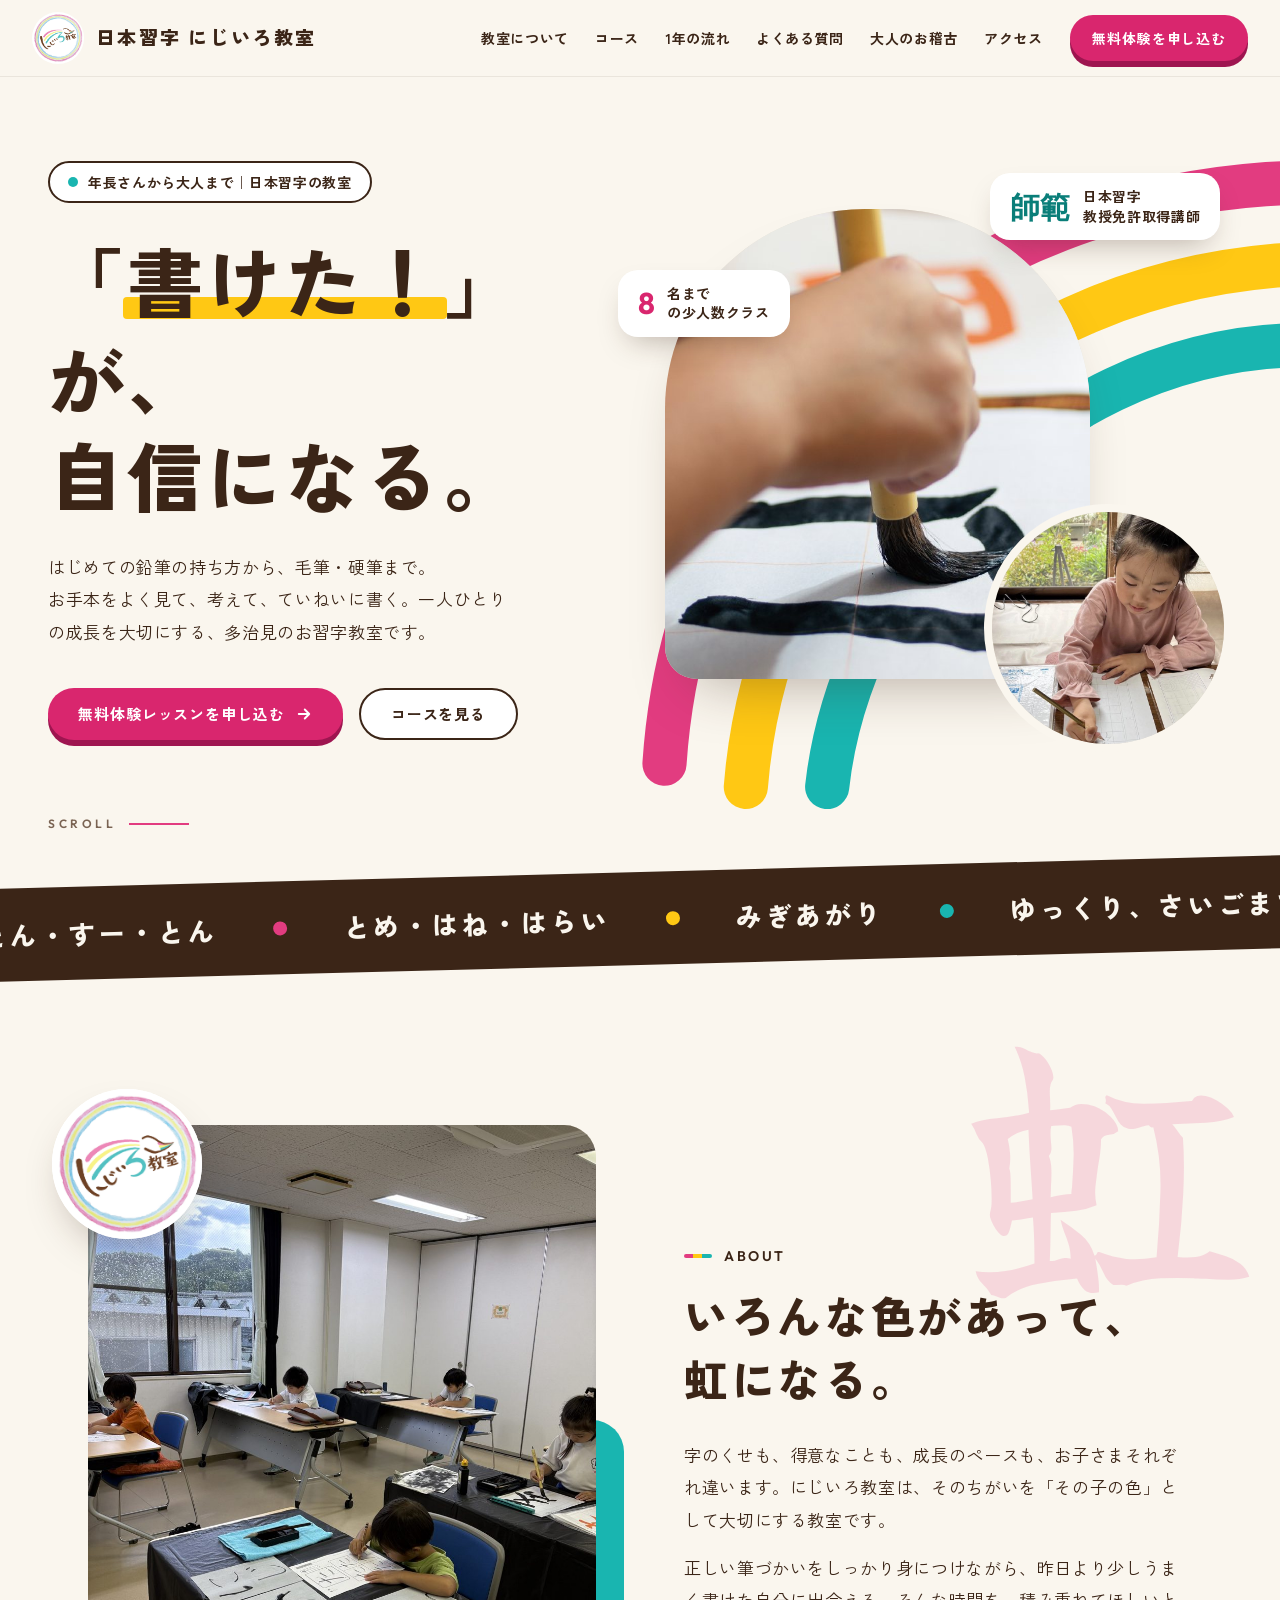
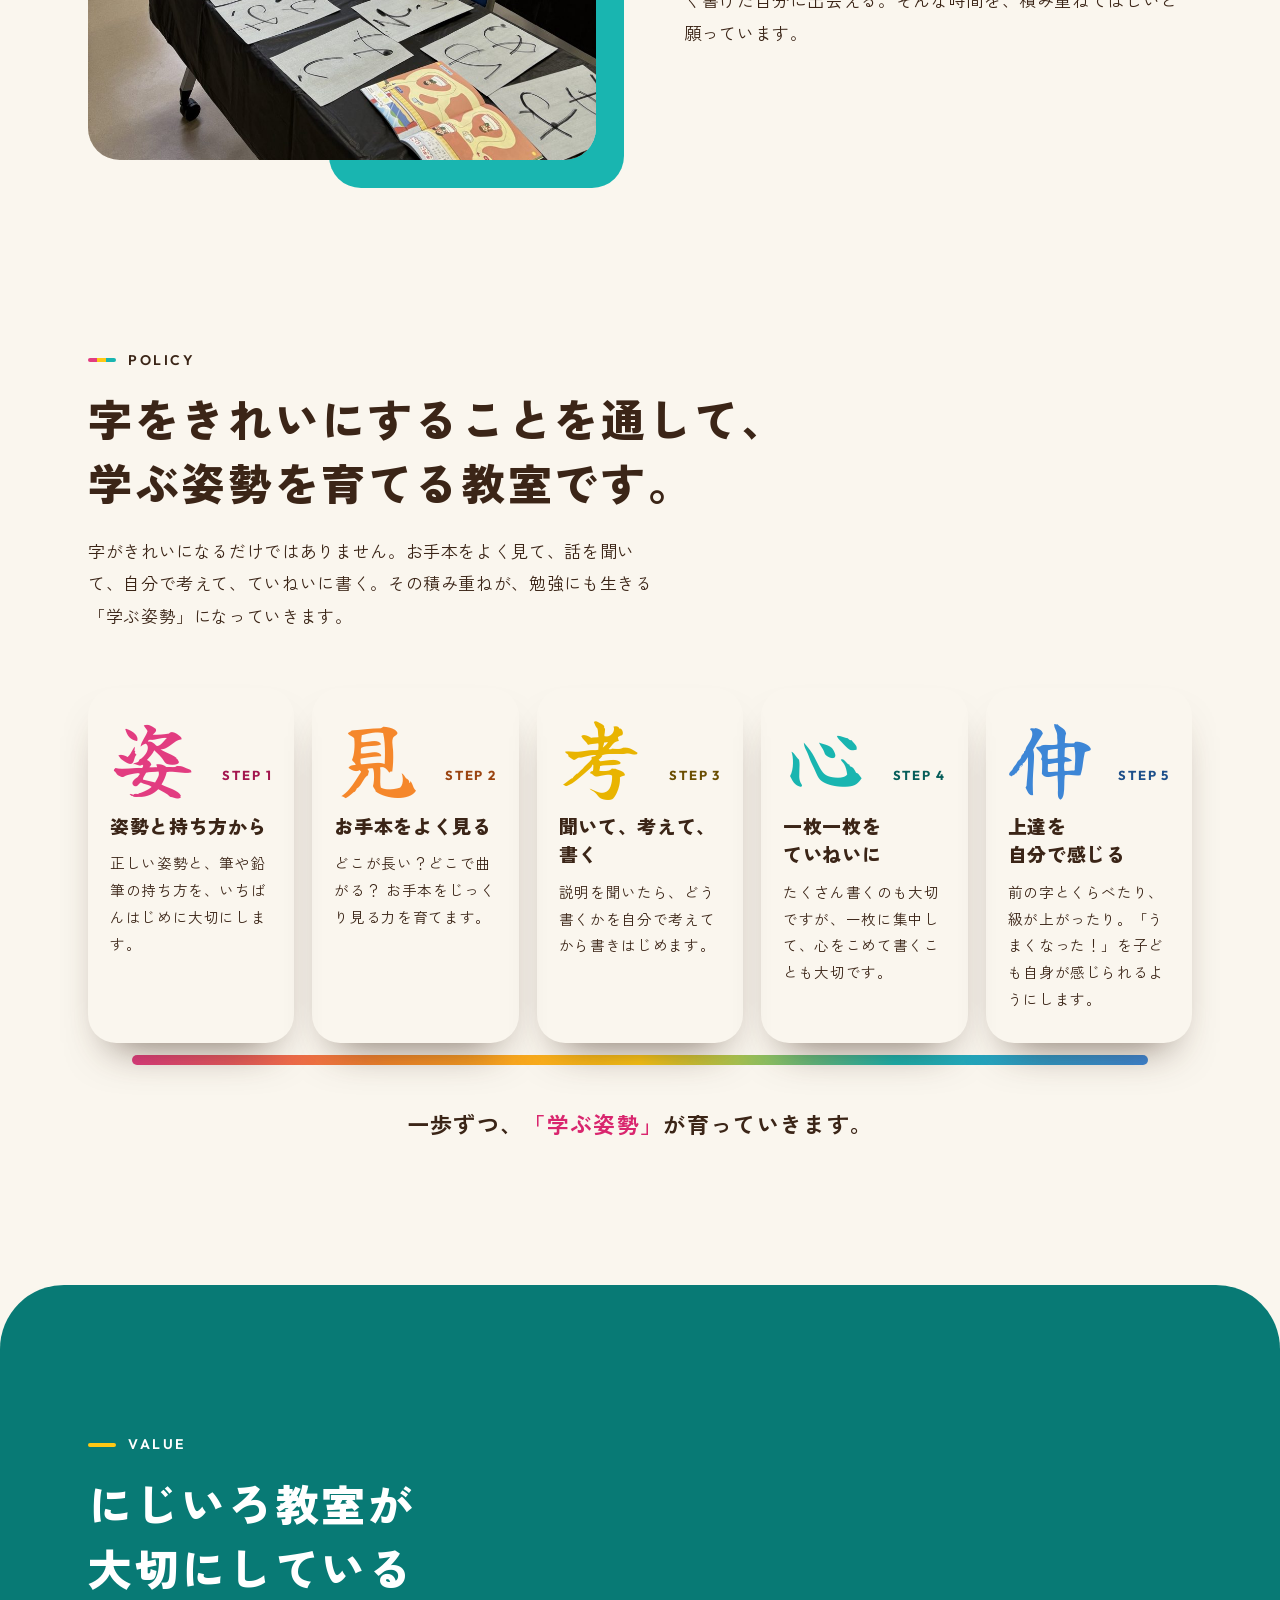
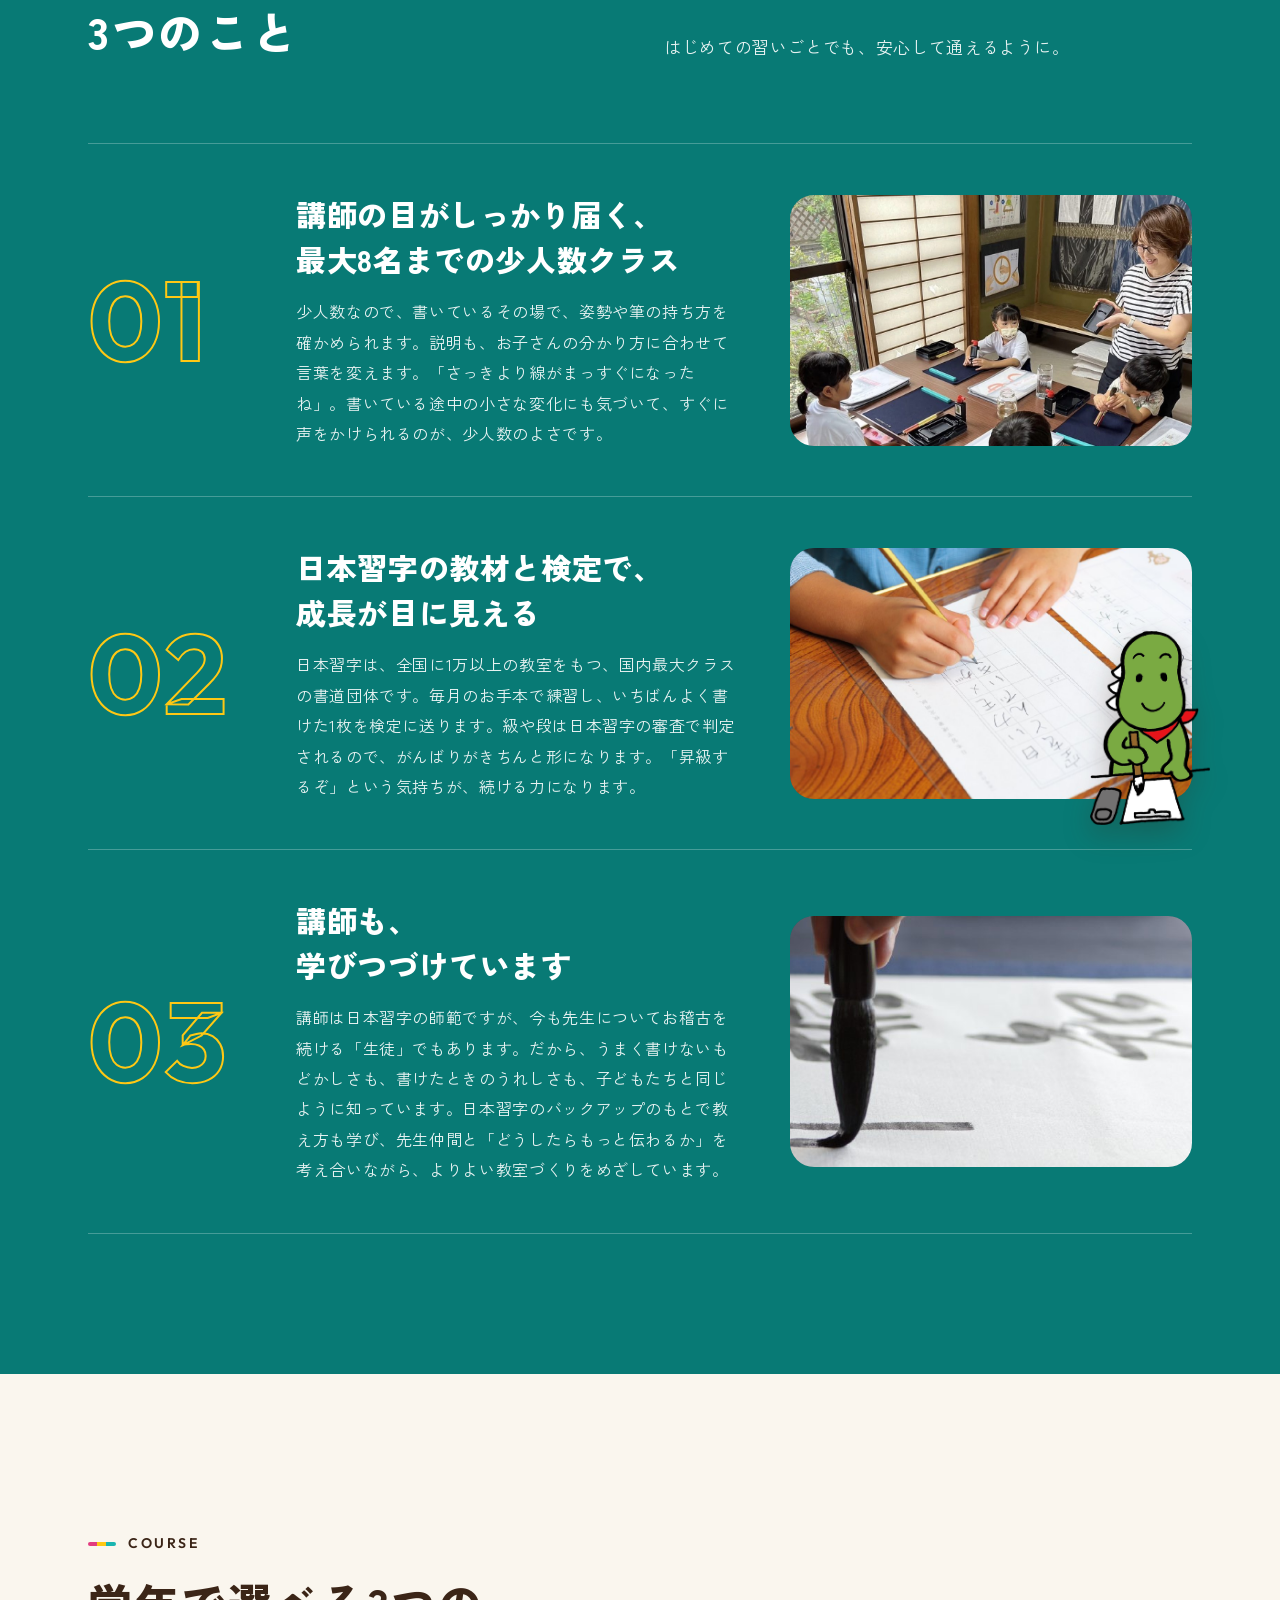
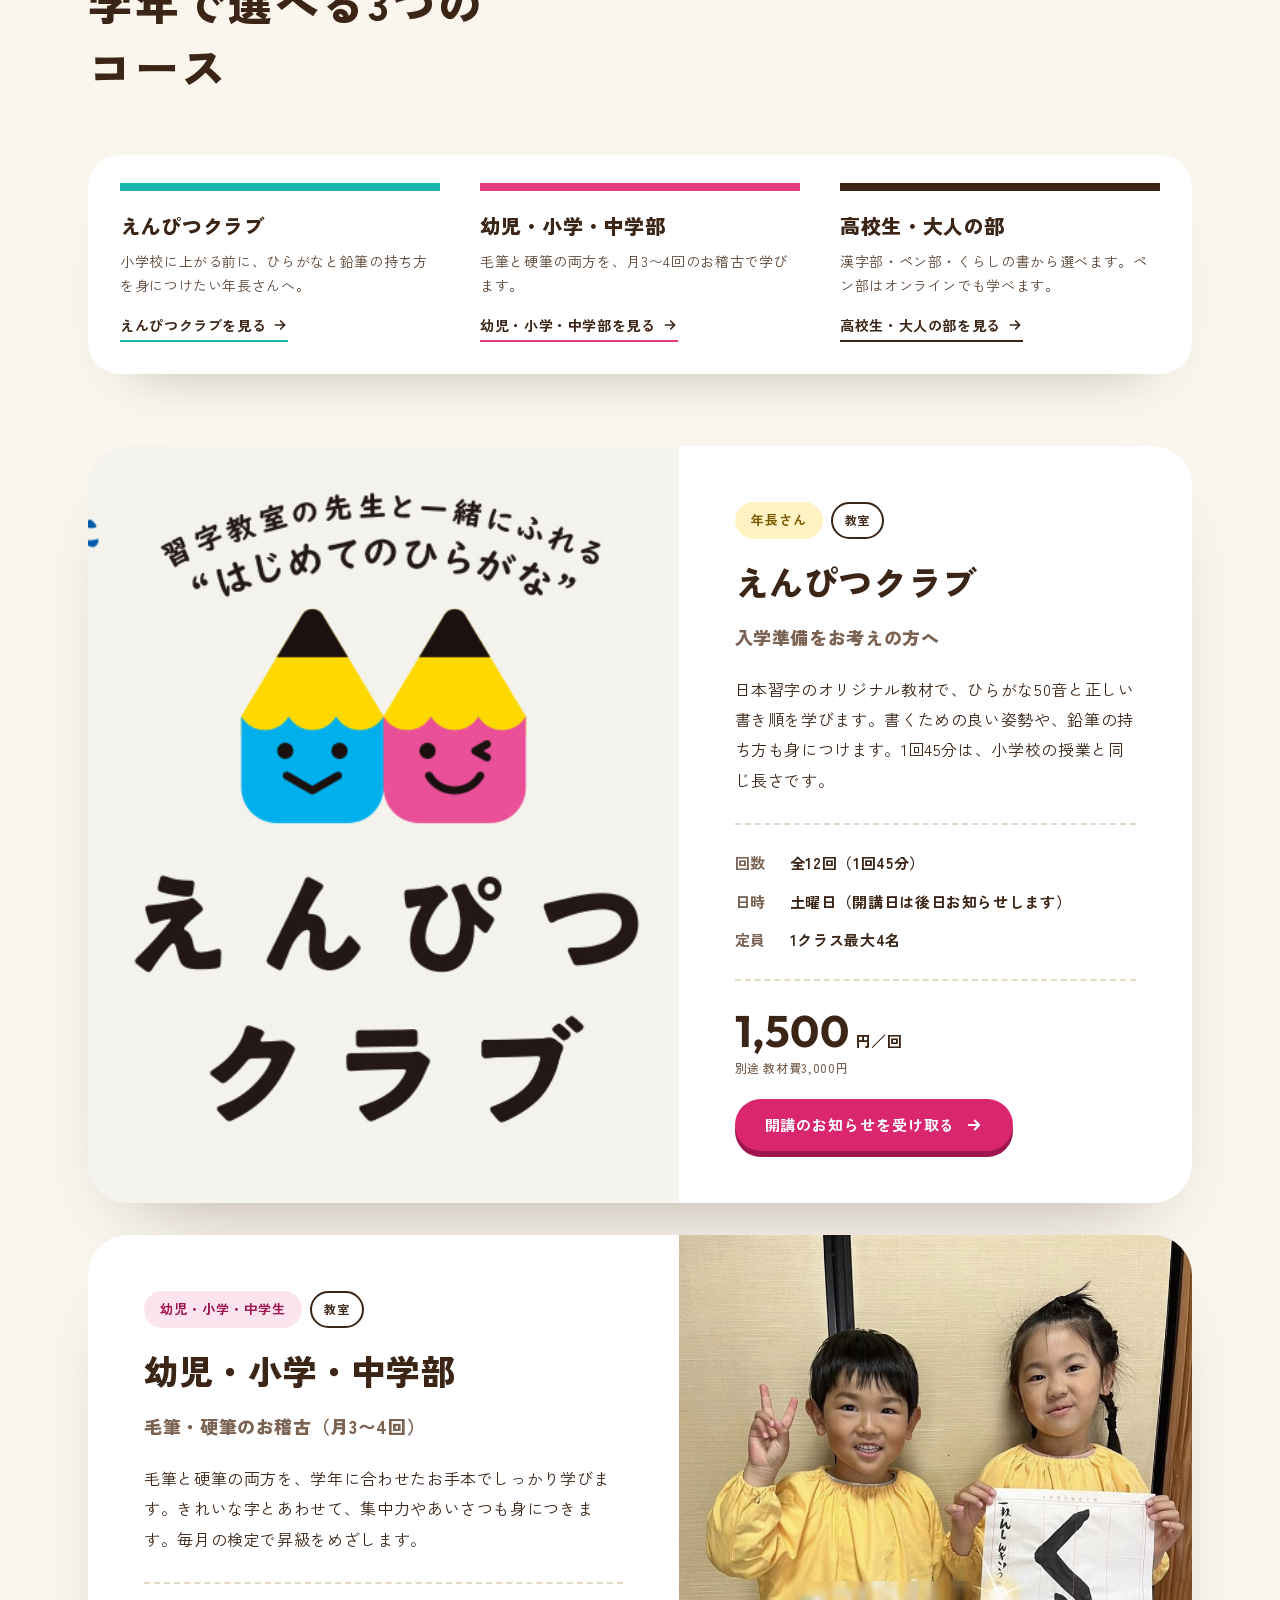
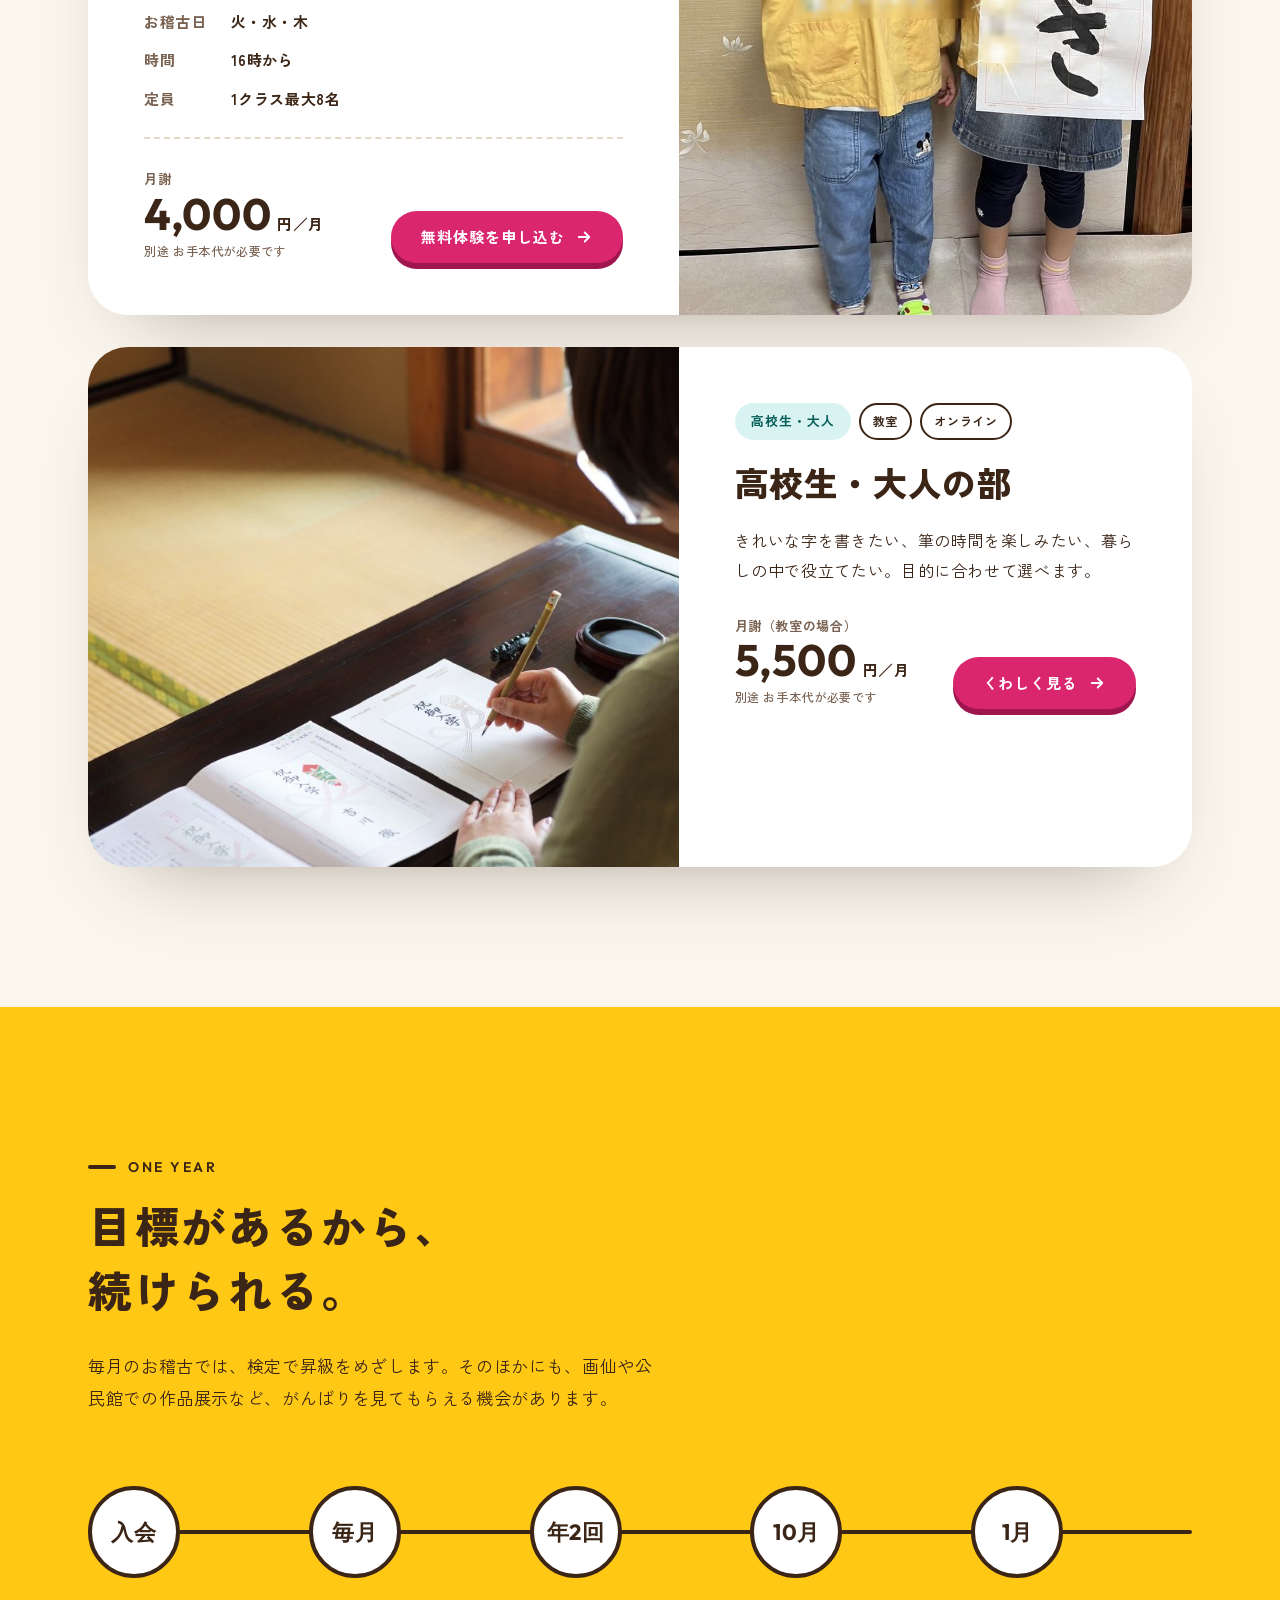
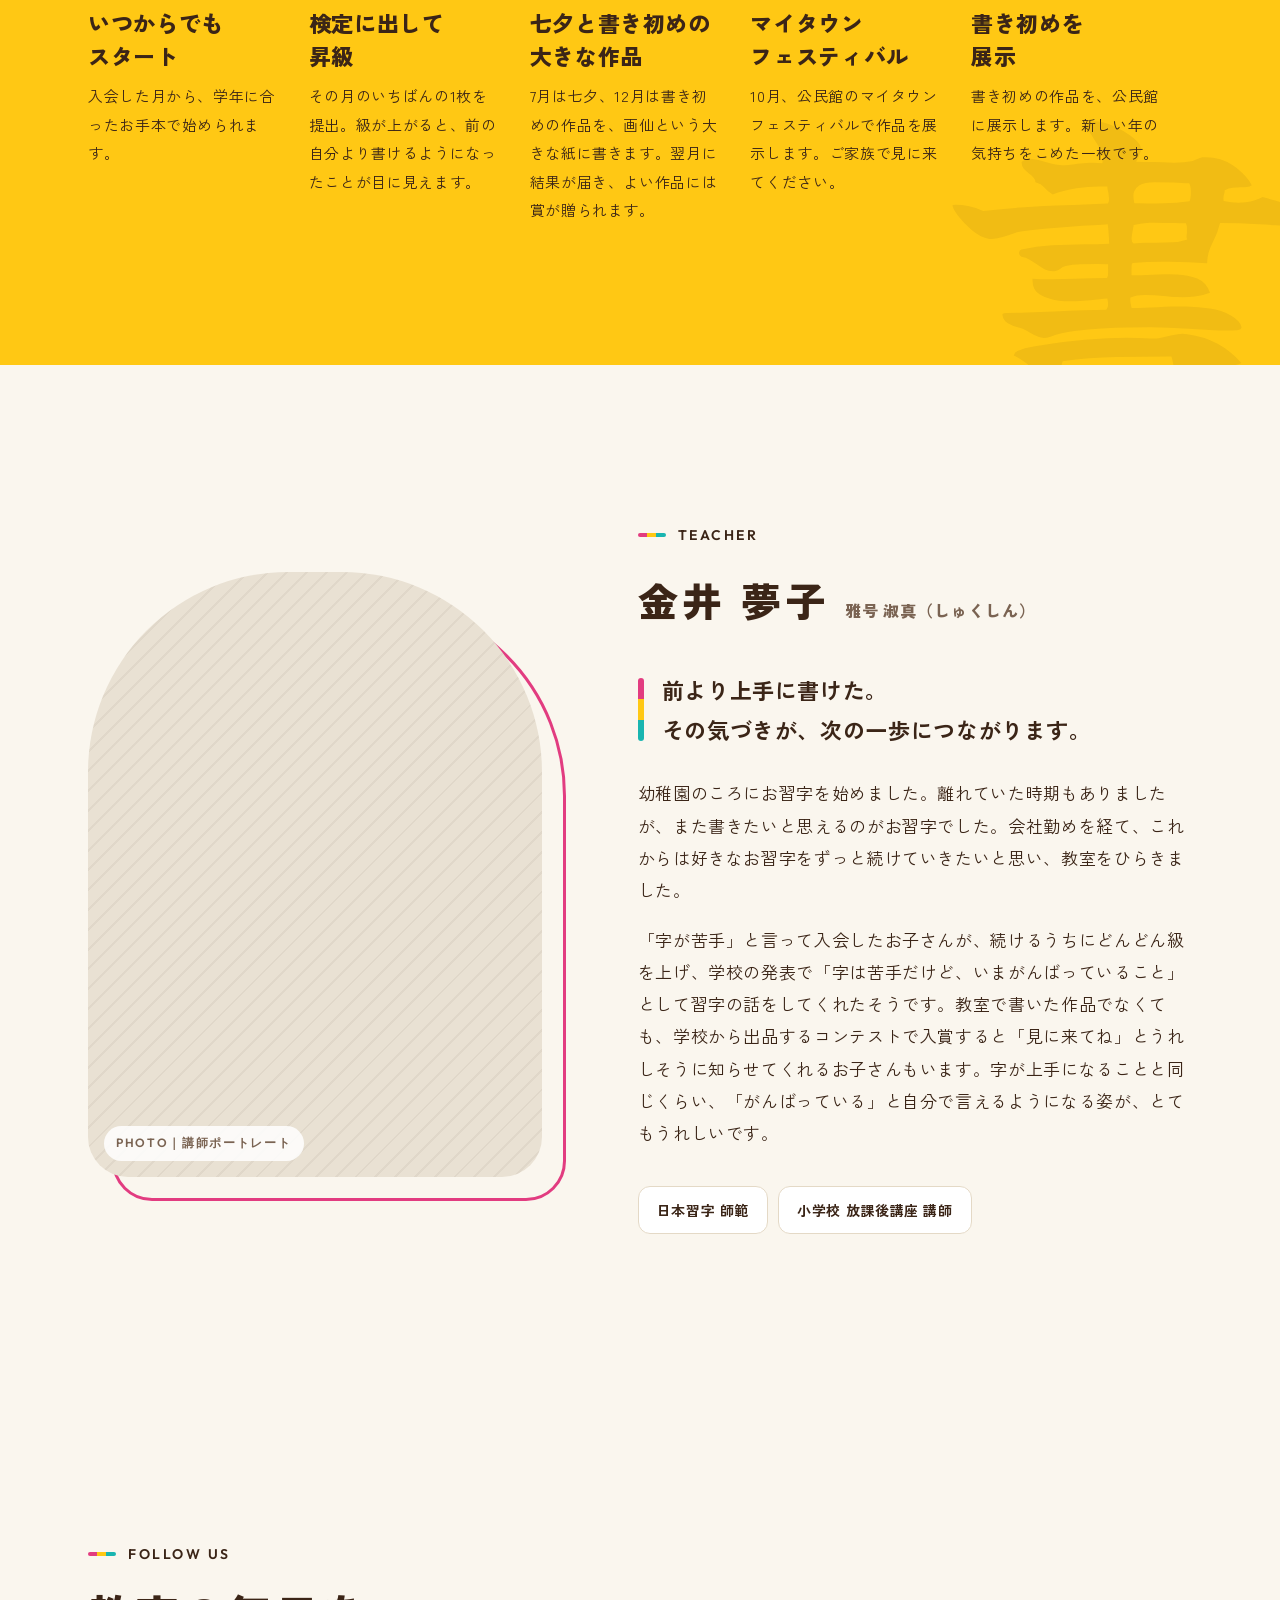
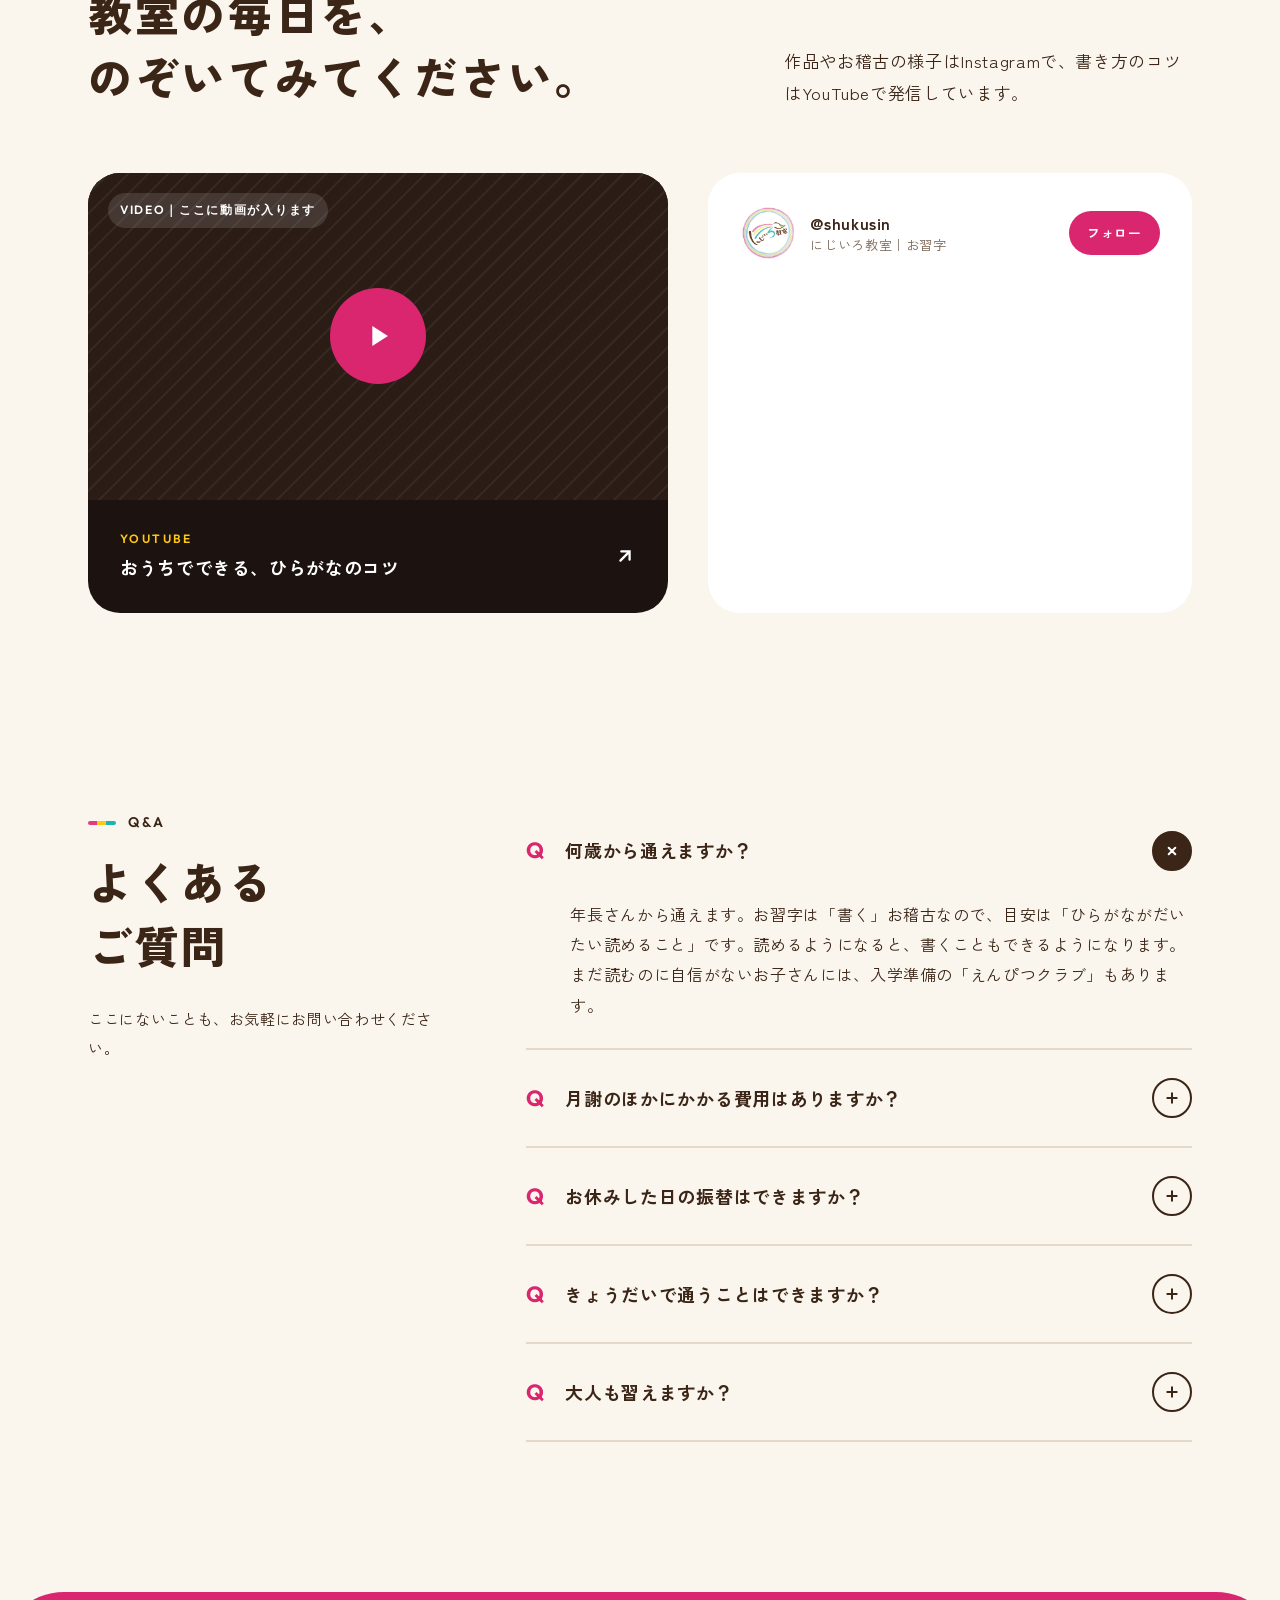
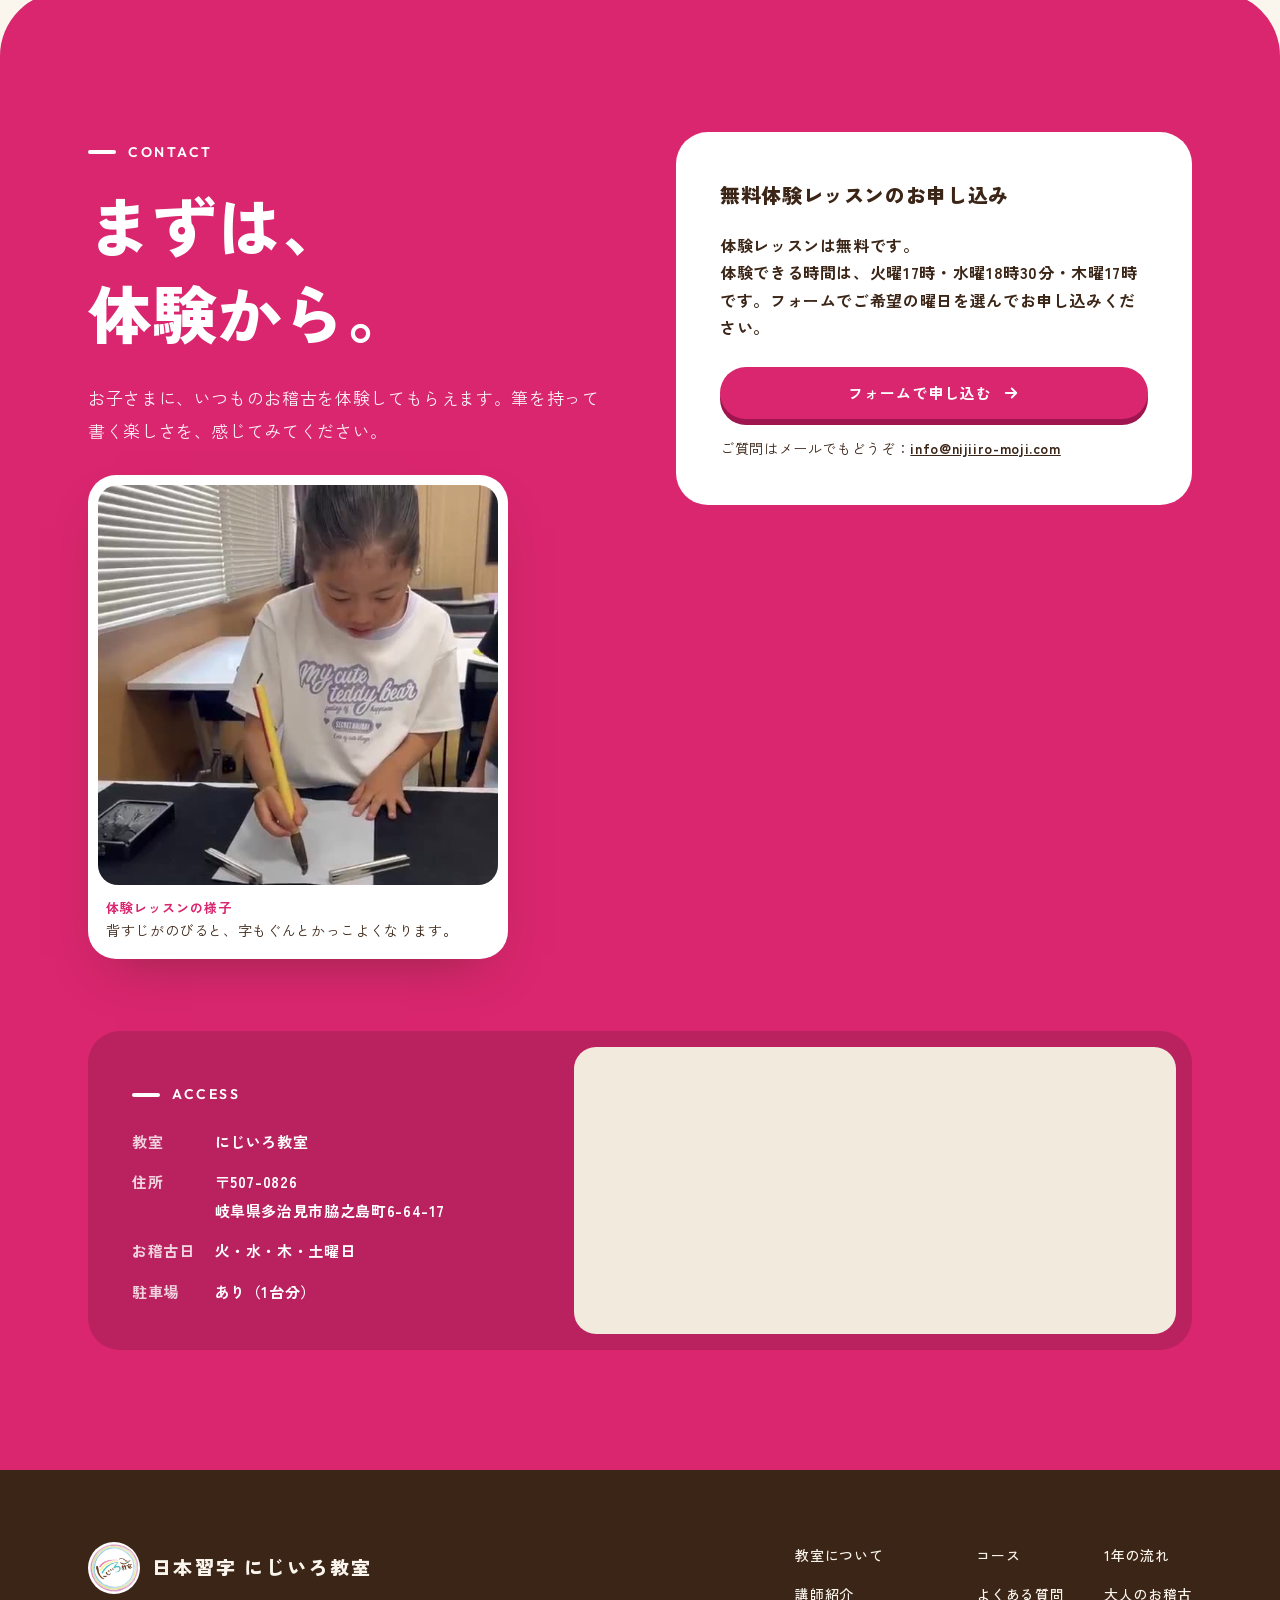
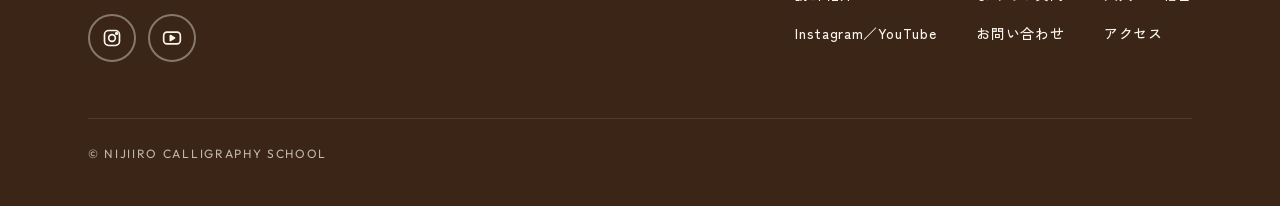
==== index.html @ 0227c88d "無料体験レッスンの申し込みをGoogleフォームに（体験できる時間を記載、メールは質問用に） Co-Authored-By: Claude Opus 5.5 <noreply@anthropic.co" ====
<!doctype html>
<html lang="ja">
<head>
<meta charset="utf-8">
<meta name="viewport" content="width=device-width, initial-scale=1">
<title>多治見市の習字教室｜日本習字 にじいろ教室</title>
<meta name="description" content="岐阜県多治見市のお習字教室「日本習字 にじいろ教室」。年長さんから中学生、大人まで。最大8名までの少人数クラスで、日本習字の教材を使って毛筆・硬筆を学べます。">
<script type="application/ld+json">{"@context": "https://schema.org", "@type": "LocalBusiness", "name": "日本習字 にじいろ教室", "description": "岐阜県多治見市のお習字教室。年長さんから大人まで、日本習字の教材で毛筆・硬筆を学べます。", "url": "https://nijiiro-moji.com/", "image": "https://nijiiro-moji.com/logo.jpg", "email": "info@nijiiro-moji.com", "address": {"@type": "PostalAddress", "postalCode": "507-0826", "addressRegion": "岐阜県", "addressLocality": "多治見市", "streetAddress": "脇之島町6-64-17", "addressCountry": "JP"}, "areaServed": "多治見市", "sameAs": ["https://www.instagram.com/shukusin/", "https://maps.google.com/?cid=4693025129536396576"]}</script>
<link rel="canonical" href="https://nijiiro-moji.com/">
<meta property="og:type" content="website">
<meta property="og:site_name" content="日本習字 にじいろ教室">
<meta property="og:title" content="多治見市の習字教室｜日本習字 にじいろ教室">
<meta property="og:description" content="年長さんから中学生、大人まで。最大8名までの少人数クラスで、日本習字の教材を使って毛筆・硬筆を学べます。">
<meta property="og:url" content="https://nijiiro-moji.com/">
<meta property="og:image" content="https://nijiiro-moji.com/img/hero-girl.jpg">
<meta name="twitter:card" content="summary_large_image">
<link rel="icon" href="logo.jpg">

<link rel="preconnect" href="https://fonts.googleapis.com">
<link href="https://fonts.googleapis.com/css2?family=Zen+Kaku+Gothic+New:wght@400;500;700;900&amp;family=Outfit:wght@500;600;700&amp;family=Yuji+Syuku&amp;display=swap" rel="stylesheet">
<link rel="stylesheet" href="site.css?v=20261125d">
</head>
<body>
<div class="site">

<header class="hd">
  <div class="hd-in">
    <a class="brand" href="#top">
      <img src="logo.jpg" alt="にじいろ教室 ロゴ">
      <span><b>日本習字 にじいろ教室</b></span>
    </a>
    <nav class="nav" aria-label="メインメニュー">
      <a href="#about">教室について</a>
      <a href="#course">コース</a>
      <a href="#year">1年の流れ</a>
      <a href="#faq">よくある質問</a>
      <a href="otona.html">大人のお稽古</a>
      <a href="#contact">アクセス</a>
    </nav>
    <a class="btn btn-p" href="#contact">無料体験を申し込む</a>
    <button class="burger" type="button" aria-label="メニューを開く" aria-expanded="false" id="burger"><svg width="20" height="20" viewBox="0 0 24 24" fill="none" stroke="#3B2517" stroke-width="2.5" stroke-linecap="round" aria-hidden="true"><path d="M4 7h16M4 12h16M4 17h10"></path></svg></button>
  </div>
  
    <nav class="drawer" id="drawer" hidden aria-label="スマートフォン用メニュー">
      <a href="#about">教室について</a>
      <a href="#course">コース</a>
      <a href="#year">1年の流れ</a>
      <a href="#faq">よくある質問</a>
      <a href="otona.html">大人のお稽古</a>
      <a href="#contact">アクセス・お問い合わせ</a>
      <a class="btn btn-y" href="#contact" style="margin-top: 20px; border: 0; padding: 0 30px">無料体験レッスンを申し込む</a>
    </nav>
  
</header>

<!-- HERO -->
<section class="hero" id="top">
  <div class="hero-grid">
    <div>
      <span class="kicker"><i class="dot"></i>年長さんから大人まで｜日本習字の教室</span>
      <h1 class="h1">「<span class="m"><span class="hop">書</span><span class="hop">け</span><span class="hop">た</span><span class="hop">！</span></span>」が、<br>自信になる。</h1>
      <p class="hero-p">はじめての鉛筆の持ち方から、毛筆・硬筆まで。<br>お手本をよく見て、考えて、ていねいに書く。一人ひとりの成長を大切にする、多治見のお習字教室です。</p>
      <div class="hero-cta">
        <a class="btn btn-p" href="#contact">無料体験レッスンを申し込む<svg width="18" height="18" viewBox="0 0 24 24" fill="none" stroke="currentColor" stroke-width="2.5" stroke-linecap="round" stroke-linejoin="round" aria-hidden="true"><path d="M5 12h14M13 6l6 6-6 6"></path></svg></a>
        <a class="btn btn-o" href="#course">コースを見る</a>
      </div>
    </div>
    <div class="hero-vis">
      <svg class="arcs" viewBox="0 0 600 600" fill="none" aria-hidden="true">
        <path d="M40 560 C 60 260, 300 70, 580 60" stroke="#E23C80" stroke-width="38" stroke-linecap="round"></path>
        <path d="M110 580 C 130 330, 330 140, 590 130" stroke="#FFC814" stroke-width="38" stroke-linecap="round"></path>
        <path d="M180 580 C 200 400, 360 210, 576 200" stroke="#19B5B0" stroke-width="38" stroke-linecap="round"></path>
      </svg>
      <div class="ph hero-ph1"><img src="img/child-brush.jpg" alt="筆で字を書く子どもの手元" style="object-position:center"></div>
      <div class="ph hero-ph2"><img src="img/hero-girl.jpg" alt="鉛筆でひらがなを練習する女の子" style="object-position:center"></div>
      <div class="badge" style="left: -4%; top: 20%"><b>8</b>名まで<br>の少人数クラス</div>
      <div class="badge b2" style="right: 2%; top: 4%"><b>師範</b>日本習字<br>教授免許取得講師</div>
    </div>
  </div>
  <div class="scroll-cue">SCROLL<i></i></div>
</section>

<div class="ticker" aria-hidden="true">
  <div class="ticker-in">
    <span>とん・すー・とん</span><i style="background: #E23C80"></i><span>とめ・はね・はらい</span><i style="background: #FFC814"></i><span>みぎあがり</span><i style="background: #19B5B0"></i><span>ゆっくり、さいごまで、ていねいに</span><i style="background: #E23C80"></i>
    <span>とん・すー・とん</span><i style="background: #E23C80"></i><span>とめ・はね・はらい</span><i style="background: #FFC814"></i><span>みぎあがり</span><i style="background: #19B5B0"></i><span>ゆっくり、さいごまで、ていねいに</span><i style="background: #E23C80"></i>
  </div>
</div>

<!-- ABOUT -->
<section class="about" id="about">
  <div class="bigkanji" aria-hidden="true">虹</div>
  <div class="wrap about-grid">
    <div class="about-vis rv">
      <div class="ph about-ph"><img src="img/classroom.jpg" alt="にじいろ教室でお稽古をする子どもたち" loading="lazy" style="object-position:center 60%"></div>
      <div class="about-block"></div>
      <div class="about-logo"><img src="logo.jpg" alt="にじいろ教室 ロゴ"></div>
    </div>
    <div class="rv">
      <span class="en">About</span>
      <h2 class="h2">いろんな色があって、<br>虹になる。</h2>
      <p class="lead">字のくせも、得意なことも、成長のペースも、お子さまそれぞれ違います。にじいろ教室は、そのちがいを「その子の色」として大切にする教室です。</p>
      <p class="lead" style="margin-top: 16px">正しい筆づかいをしっかり身につけながら、昨日より少しうまく書けた自分に出会える。そんな時間を、積み重ねてほしいと願っています。</p>
    </div>
  </div>
</section>

<!-- POLICY -->
<section class="policy" id="policy">
  <div class="wrap">
    <div class="policy-head rv">
      <span class="en">Policy</span>
      <h2 class="h2">字をきれいにすることを通して、<br>学ぶ姿勢を育てる教室です。</h2>
      <p class="lead">字がきれいになるだけではありません。お手本をよく見て、話を聞いて、自分で考えて、ていねいに書く。その積み重ねが、勉強にも生きる「学ぶ姿勢」になっていきます。</p>
    </div>
    <ol class="plist">
      <li class="pcard rv" style="--pc: #E23C80">
        <div class="ptop"><span class="pkanji" style="color: #E23C80" aria-hidden="true">姿</span><span class="pnum" style="color: #A3164F">STEP 1</span></div>
        <h3 style="color: #3B2517">姿勢と<wbr>持ち方から</h3>
        <p>正しい姿勢と、筆や鉛筆の持ち方を、いちばんはじめに大切にします。</p>
      </li>
      <li class="pcard rv" style="--pc: #F5872B">
        <div class="ptop"><span class="pkanji" style="color: #F5872B" aria-hidden="true">見</span><span class="pnum" style="color: #9A4410">STEP 2</span></div>
        <h3 style="color: #3B2517">お手本を<wbr>よく見る</h3>
        <p>どこが長い？どこで曲がる？ お手本をじっくり見る力を育てます。</p>
      </li>
      <li class="pcard rv" style="--pc: #E9B400">
        <div class="ptop"><span class="pkanji" style="color: #E9B400" aria-hidden="true">考</span><span class="pnum" style="color: #6B4E00">STEP 3</span></div>
        <h3 style="color: #3B2517">聞いて、<wbr>考えて、<wbr>書く</h3>
        <p>説明を聞いたら、どう書くかを自分で考えてから書きはじめます。</p>
      </li>
      <li class="pcard rv" style="--pc: #19B5B0">
        <div class="ptop"><span class="pkanji" style="color: #19B5B0" aria-hidden="true">心</span><span class="pnum" style="color: #075E5A">STEP 4</span></div>
        <h3 style="color: #3B2517">一枚一枚を<wbr>ていねいに</h3>
        <p>たくさん書くのも大切ですが、一枚に集中して、心をこめて書くことも大切です。</p>
      </li>
      <li class="pcard rv" style="--pc: #3D86D6">
        <div class="ptop"><span class="pkanji" style="color: #3D86D6" aria-hidden="true">伸</span><span class="pnum" style="color: #1D4F8A">STEP 5</span></div>
        <h3 style="color: #3B2517">上達を<wbr>自分で感じる</h3>
        <p>前の字とくらべたり、級が上がったり。「うまくなった！」を子ども自身が感じられるようにします。</p>
      </li>
    </ol>
    <p class="pfoot rv">一歩ずつ、<wbr><b>「学ぶ姿勢」</b>が<wbr>育っていきます。</p>
  </div>
</section>

<!-- REASON -->
<section class="reason" id="reason">
  <div class="wrap">
    <div class="reason-head rv">
      <div>
        <span class="en">Value</span>
        <h2 class="h2">にじいろ教室が<br>大切にしている<br>3つのこと</h2>
      </div>
      <p class="lead" style="color: rgba(255,255,255,.9); margin: 0">はじめての習いごとでも、安心して通えるように。</p>
    </div>
    <div class="rlist">
      <div class="ritem rv">
        <div class="rnum" data-n="01">01</div>
        <div>
          <h3>講師の目がしっかり届く、<br>最大8名までの少人数クラス</h3>
          <p style="margin-top: 14px">少人数なので、書いているその場で、姿勢や筆の持ち方を確かめられます。説明も、お子さんの分かり方に合わせて言葉を変えます。「さっきより線がまっすぐになったね」。書いている途中の小さな変化にも気づいて、すぐに声をかけられるのが、少人数のよさです。</p>
        </div>
        <div class="ph rph"><img src="img/shido.jpg" alt="硯の使い方を説明する講師と、聞いている子どもたち" loading="lazy"></div>
      </div>
      <div class="ritem rv">
        <div class="rnum" data-n="02">02</div>
        <div>
          <h3>日本習字の教材と検定で、<br>成長が目に見える</h3>
          <p style="margin-top: 14px">日本習字は、全国に1万以上の教室をもつ、国内最大クラスの書道団体です。毎月のお手本で練習し、いちばんよく書けた1枚を検定に送ります。級や段は日本習字の審査で判定されるので、がんばりがきちんと形になります。「昇級するぞ」という気持ちが、続ける力になります。</p>
        </div>
        <div class="ph rph has-mascot"><img src="img/child-pencil.jpg" alt="鉛筆でひらがなを練習する子ども" loading="lazy" style="object-position:center"><img class="mascot" src="img/mascot-shuji.png" alt="筆で字を書く日本習字のキャラクター" loading="lazy"></div>
      </div>
      <div class="ritem rv">
        <div class="rnum" data-n="03">03</div>
        <div>
          <h3>講師も、<br>学びつづけています</h3>
          <p style="margin-top: 14px">講師は日本習字の師範ですが、今も先生についてお稽古を続ける「生徒」でもあります。だから、うまく書けないもどかしさも、書けたときのうれしさも、子どもたちと同じように知っています。日本習字のバックアップのもとで教え方も学び、先生仲間と「どうしたらもっと伝わるか」を考え合いながら、よりよい教室づくりをめざしています。</p>
        </div>
        <div class="ph rph"><img src="img/brush-wide.jpg" alt="筆で清書をしているところ" loading="lazy" style="object-position:40% center"></div>
      </div>
    </div>
  </div>
</section>

<!-- COURSE -->
<section class="course" id="course">
  <div class="wrap">
    <div class="course-head rv">
      <div>
        <span class="en">Course</span>
        <h2 class="h2">学年で選べる3つの<br>コース</h2>
      </div>
    </div>

    <div class="path pick rv" aria-label="3つのコース">
      <ol>
        <li style="--c: #19B5B0"><b>えんぴつクラブ</b><small>小学校に上がる前に、ひらがなと鉛筆の持ち方を身につけたい年長さんへ。</small><a class="go" href="#c-enpitsu">えんぴつクラブを見る<svg width="16" height="16" viewBox="0 0 24 24" fill="none" stroke="currentColor" stroke-width="2.5" stroke-linecap="round" stroke-linejoin="round" aria-hidden="true"><path d="M5 12h14M13 6l6 6-6 6"></path></svg></a></li>
        <li style="--c: #E23C80"><b>幼児・小学・中学部</b><small>毛筆と硬筆の両方を、月3〜4回のお稽古で学びます。</small><a class="go" href="#c-keiko">幼児・小学・中学部を見る<svg width="16" height="16" viewBox="0 0 24 24" fill="none" stroke="currentColor" stroke-width="2.5" stroke-linecap="round" stroke-linejoin="round" aria-hidden="true"><path d="M5 12h14M13 6l6 6-6 6"></path></svg></a></li>
        <li style="--c: #3B2517"><b>高校生・大人の部</b><small>漢字部・ペン部・くらしの書から選べます。ペン部はオンラインでも学べます。</small><a class="go" href="#c-otona">高校生・大人の部を見る<svg width="16" height="16" viewBox="0 0 24 24" fill="none" stroke="currentColor" stroke-width="2.5" stroke-linecap="round" stroke-linejoin="round" aria-hidden="true"><path d="M5 12h14M13 6l6 6-6 6"></path></svg></a></li>
      </ol>
    </div>

    <article class="cfeat rv" id="c-enpitsu">
      <div class="ph" style="background:#F4F3EE"><picture><source media="(max-width: 760px)" srcset="img/enpitsu-club.jpg"><img src="img/enpitsu-tate.jpg" alt="日本習字 えんぴつクラブ はじまるよ！ 年長さんを対象にしたかきかたコース、1回45分・全12回、日本習字の教材とカリキュラム" loading="lazy"></picture></div>
      <div class="cbody">
        <div class="badges"><span class="tag" style="background: #FFF3C4; color: #7A5A00">年長さん</span><span class="mode">教室</span></div>
        <h3>えんぴつクラブ<br><span style="font-size: 18px; color: #7A6352">入学準備をお考えの方へ</span></h3>
        <p>日本習字のオリジナル教材で、ひらがな50音と正しい書き順を学びます。書くための良い姿勢や、鉛筆の持ち方も身につけます。1回45分は、小学校の授業と同じ長さです。</p>
        <dl class="spec">
          <dt>回数</dt><dd>全12回（1回45分）</dd>
          <dt>日時</dt><dd>土曜日（開講日は後日お知らせします）</dd>
          <dt>定員</dt><dd>1クラス最大4名</dd>
        </dl>
        <div style="display: flex; align-items: flex-end; justify-content: space-between; gap: 20px; margin-top: 28px; flex-wrap: wrap">
          <div><div class="price">1,500<small>円／回</small></div><div style="font-size: 12px; font-weight: 500; color: #7A6352; margin-top: 4px">別途 教材費3,000円</div></div>
          <a class="btn btn-p" href="https://docs.google.com/forms/d/e/1FAIpQLSeHmn3IIDygtfcBM5D4LJi93gt5U7QDt638oRFfFzWC3FKeLg/viewform" target="_blank" rel="noopener">開講のお知らせを受け取る<svg width="18" height="18" viewBox="0 0 24 24" fill="none" stroke="currentColor" stroke-width="2.5" stroke-linecap="round" stroke-linejoin="round" aria-hidden="true"><path d="M5 12h14M13 6l6 6-6 6"></path></svg></a>
        </div>
      </div>
    </article>

    <article class="cfeat rev rv" id="c-keiko">
      <div class="ph"><img src="img/kodomo.jpg" alt="作品を持って笑顔の子どもたち" loading="lazy" style="object-position:center 22%"></div>
      <div class="cbody">
        <div class="badges"><span class="tag" style="background: #FCE4EE; color: #A0144F">幼児・小学・中学生</span><span class="mode">教室</span></div>
        <h3>幼児・小学・中学部<br><span style="font-size: 18px; color: #7A6352">毛筆・硬筆のお稽古（月3〜4回）</span></h3>
        <p>毛筆と硬筆の両方を、学年に合わせたお手本でしっかり学びます。きれいな字とあわせて、集中力やあいさつも身につきます。毎月の検定で昇級をめざします。</p>
        <dl class="spec">
          <dt>お稽古日</dt><dd>火・水・木</dd>
          <dt>時間</dt><dd>16時から</dd>
          <dt>定員</dt><dd>1クラス最大8名</dd>
        </dl>
        <div style="display: flex; align-items: flex-end; justify-content: space-between; gap: 20px; margin-top: 28px; flex-wrap: wrap">
          <div><div style="font-size: 13px; font-weight: 700; color: #7A6352">月謝</div><div class="price">4,000<small>円／月</small></div><div style="font-size: 12px; font-weight: 500; color: #7A6352; margin-top: 4px">別途 お手本代が必要です</div></div>
          <a class="btn btn-p" href="#contact">無料体験を申し込む<svg width="18" height="18" viewBox="0 0 24 24" fill="none" stroke="currentColor" stroke-width="2.5" stroke-linecap="round" stroke-linejoin="round" aria-hidden="true"><path d="M5 12h14M13 6l6 6-6 6"></path></svg></a>
        </div>
      </div>
    </article>

    <article class="cfeat rv" id="c-otona">
      <div class="ph"><img src="img/adult-noshi.jpg" alt="お手本を見ながら祝儀袋の表書きを練習する大人" loading="lazy" style="object-position:60% center"></div>
      <div class="cbody">
        <div class="badges"><span class="tag" style="background: #D8F3F1; color: #075E5A">高校生・大人</span><span class="mode">教室</span><span class="mode">オンライン</span></div>
        <h3>高校生・大人の部</h3>
        <p>きれいな字を書きたい、筆の時間を楽しみたい、暮らしの中で役立てたい。目的に合わせて選べます。</p>
        <div style="display: flex; align-items: flex-end; justify-content: space-between; gap: 20px; margin-top: 28px; flex-wrap: wrap">
          <div><div style="font-size: 13px; font-weight: 700; color: #7A6352">月謝（教室の場合）</div><div class="price">5,500<small>円／月</small></div><div style="font-size: 12px; font-weight: 500; color: #7A6352; margin-top: 4px">別途 お手本代が必要です</div></div>
          <a class="btn btn-p" href="otona.html">くわしく見る<svg width="18" height="18" viewBox="0 0 24 24" fill="none" stroke="currentColor" stroke-width="2.5" stroke-linecap="round" stroke-linejoin="round" aria-hidden="true"><path d="M5 12h14M13 6l6 6-6 6"></path></svg></a>
        </div>
      </div>
    </article>
  </div>
</section>

<!-- YEAR -->
<section class="year" id="year">
  <div class="yk" aria-hidden="true">書</div>
  <div class="wrap">
    <div class="rv">
      <span class="en">One Year</span>
      <h2 class="h2">目標があるから、<br>続けられる。</h2>
      <p class="lead">毎月のお稽古では、検定で昇級をめざします。そのほかにも、画仙や公民館での作品展示など、がんばりを見てもらえる機会があります。</p>
    </div>
    <div class="yrow">
      <div class="ystep rv"><div class="ymark">入会</div><h3>いつからでも<br>スタート</h3><p>入会した月から、学年に合ったお手本で始められます。</p></div>
      <div class="ystep rv"><div class="ymark">毎月</div><h3>検定に出して<br>昇級</h3><p>その月のいちばんの1枚を提出。級が上がると、前の自分より書けるようになったことが目に見えます。</p></div>
      <div class="ystep rv"><div class="ymark">年2回</div><h3>七夕と書き初めの<br>大きな作品</h3><p>7月は七夕、12月は書き初めの作品を、画仙という大きな紙に書きます。翌月に結果が届き、よい作品には賞が贈られます。</p></div>
      <div class="ystep rv"><div class="ymark">10月</div><h3>マイタウン<br>フェスティバル</h3><p>10月、公民館のマイタウンフェスティバルで作品を展示します。ご家族で見に来てください。</p></div>
      <div class="ystep rv"><div class="ymark">1月</div><h3>書き初めを<br>展示</h3><p>書き初めの作品を、公民館に展示します。新しい年の気持ちをこめた一枚です。</p></div>
    </div>
  </div>
</section>

<!-- TEACHER -->
<section class="teacher" id="teacher">
  <div class="wrap tgrid">
    <div class="tframe rv"><div class="ph tph"><span>PHOTO｜講師ポートレート</span></div></div>
    <div class="rv">
      <span class="en">Teacher</span>
      <p class="tname">金井 夢子<small>雅号 淑真（しゅくしん）</small></p>
      <p class="quote">前より上手に書けた。<br>その気づきが、次の一歩につながります。</p>
      <p class="lead">幼稚園のころにお習字を始めました。離れていた時期もありましたが、また書きたいと思えるのがお習字でした。会社勤めを経て、これからは好きなお習字をずっと続けていきたいと思い、教室をひらきました。</p>
      <p class="lead" style="margin-top: 1em">「字が苦手」と言って入会したお子さんが、続けるうちにどんどん級を上げ、学校の発表で「字は苦手だけど、いまがんばっていること」として習字の話をしてくれたそうです。教室で書いた作品でなくても、学校から出品するコンテストで入賞すると「見に来てね」とうれしそうに知らせてくれるお子さんもいます。字が上手になることと同じくらい、「がんばっている」と自分で言えるようになる姿が、とてもうれしいです。</p>
      <ul class="creds">
        <li>日本習字 師範</li>
        <li>小学校 放課後講座 講師</li>
      </ul>
    </div>
  </div>
</section>

<!-- SNS -->
<section class="sns" id="sns">
  <div class="wrap">
    <div class="rv" style="display: flex; justify-content: space-between; align-items: flex-end; gap: 32px; flex-wrap: wrap">
      <div>
        <span class="en">Follow Us</span>
        <h2 class="h2">教室の毎日を、<br>のぞいてみてください。</h2>
      </div>
      <p class="lead" style="margin: 0; max-width: 24em">作品やお稽古の様子はInstagramで、書き方のコツはYouTubeで発信しています。</p>
    </div>
    <div class="sns-grid">
      <a class="yt rv" href="https://www.youtube.com/" aria-label="YouTubeチャンネルを見る">
        <div class="yt-vid">
          <div class="play"><svg width="34" height="34" viewBox="0 0 24 24" fill="#fff" aria-hidden="true"><path d="M8 5v14l11-7z"></path></svg></div>
          <span style="position: absolute; left: 20px; top: 20px; font-family: Outfit; font-size: 12px; letter-spacing: .14em; font-weight: 600; background: rgba(255,255,255,.12); padding: 6px 12px; border-radius: 999px">VIDEO｜ここに動画が入ります</span>
        </div>
        <div class="yt-meta">
          <div><div style="font-family: Outfit; font-size: 12px; letter-spacing: .2em; color: #FFC814; font-weight: 600">YOUTUBE</div><b>おうちでできる、ひらがなのコツ</b></div>
          <svg width="22" height="22" viewBox="0 0 24 24" fill="none" stroke="currentColor" stroke-width="2.5" stroke-linecap="round" aria-hidden="true"><path d="M7 17L17 7M8 7h9v9"></path></svg>
        </div>
      </a>
      <div class="ig rv">
        <div class="ig-top">
          <div class="ig-av"><img src="logo.jpg" alt=""></div>
          <div style="line-height: 1.5"><b>@shukusin</b><div style="font-size: 13px; color: #7A6352">にじいろ教室｜お習字</div></div>
          <a class="btn btn-p" href="https://www.instagram.com/shukusin/" target="_blank" rel="noopener" style="margin-left: auto; min-height: 44px; padding: 0 18px; font-size: 13px; box-shadow: none">フォロー</a>
        </div>
        <div class="ig-feed">
          <!-- SnapWidget -->
          <iframe src="https://snapwidget.com/embed/3303d43e-c9cb-49d3-8dcf-15f028b2fffa" class="snapwidget-widget" allowtransparency="true" allow="autoplay; fullscreen" frameborder="0" scrolling="no" loading="lazy" style="border:none; overflow:hidden; width:100%; aspect-ratio:3/1; display:block" title="にじいろ教室のInstagram投稿"></iframe>
        </div>
      </div>
    </div>
  </div>
</section>

<!-- FAQ -->
<section class="faq" id="faq">
  <div class="wrap fgrid">
    <div class="rv">
      <span class="en">Q&amp;A</span>
      <h2 class="h2">よくある<br>ご質問</h2>
      <p class="lead" style="font-size: 15px">ここにないことも、お気軽にお問い合わせください。</p>
    </div>
    <div class="rv">
      
        <details class="fitem" open>
          <summary class="fq"><span class="q">Q</span><span>何歳から通えますか？</span><span class="pm"><svg width="16" height="16" viewBox="0 0 24 24" fill="none" stroke="currentColor" stroke-width="3" stroke-linecap="round" aria-hidden="true"><path d="M12 5v14M5 12h14"></path></svg></span></summary>
          <p class="fa">年長さんから通えます。お習字は「書く」お稽古なので、目安は「ひらがながだいたい読めること」です。読めるようになると、書くこともできるようになります。まだ読むのに自信がないお子さんには、入学準備の「えんぴつクラブ」もあります。</p>
        </details>
        <details class="fitem">
          <summary class="fq"><span class="q">Q</span><span>月謝のほかにかかる費用はありますか？</span><span class="pm"><svg width="16" height="16" viewBox="0 0 24 24" fill="none" stroke="currentColor" stroke-width="3" stroke-linecap="round" aria-hidden="true"><path d="M12 5v14M5 12h14"></path></svg></span></summary>
          <p class="fa">入会のときに入会金がかかります。また、月謝とは別に、日本習字のお手本代がかかります。くわしい金額は、お問い合わせいただいた方に資料でご案内します。</p>
        </details>
        <details class="fitem">
          <summary class="fq"><span class="q">Q</span><span>お休みした日の振替はできますか？</span><span class="pm"><svg width="16" height="16" viewBox="0 0 24 24" fill="none" stroke="currentColor" stroke-width="3" stroke-linecap="round" aria-hidden="true"><path d="M12 5v14M5 12h14"></path></svg></span></summary>
          <p class="fa">振替は行っておりません。お稽古は月3〜4回で、日程は年間予定表であらかじめお知らせします。</p>
        </details>
        <details class="fitem">
          <summary class="fq"><span class="q">Q</span><span>きょうだいで通うことはできますか？</span><span class="pm"><svg width="16" height="16" viewBox="0 0 24 24" fill="none" stroke="currentColor" stroke-width="3" stroke-linecap="round" aria-hidden="true"><path d="M12 5v14M5 12h14"></path></svg></span></summary>
          <p class="fa">はい。きょうだいで通っているご家庭もたくさんあります。送り迎えが一度ですむよう、できるだけ同じ時間に通えるよう調整します。ただし、クラスの空き状況によってはご希望にそえないこともありますので、まずはご相談ください。</p>
        </details>
        <details class="fitem">
          <summary class="fq"><span class="q">Q</span><span>大人も習えますか？</span><span class="pm"><svg width="16" height="16" viewBox="0 0 24 24" fill="none" stroke="currentColor" stroke-width="3" stroke-linecap="round" aria-hidden="true"><path d="M12 5v14M5 12h14"></path></svg></span></summary>
          <p class="fa">はい。高校生以上の方は「高校生・大人の部」で、漢字部・ペン部・くらしの書を教室で学べます。ペン部はオンラインでも受講できます。くわしくは<a href="otona.html">大人のお稽古のページ</a>をご覧ください。</p>
        </details>
    </div>
  </div>
</section>

<!-- CONTACT -->
<section class="contact" id="contact">
  <div class="wrap">
    <div class="cgrid">
      <div class="rv">
        <span class="en">Contact</span>
        <h2 class="bigcta">まずは、<br>体験から。</h2>
        <p class="lead" style="color: rgba(255,255,255,.92)">お子さまに、いつものお稽古を体験してもらえます。筆を持って書く楽しさを、感じてみてください。</p>
        <figure class="trial-vid">
          <video src="video/shisei.mp4" poster="video/shisei-poster.jpg" autoplay muted loop playsinline preload="metadata" aria-label="体験レッスンで姿勢をなおしてもらい、背すじがのびる様子"></video>
          <figcaption><b>体験レッスンの様子</b>背すじがのびると、字もぐんとかっこよくなります。</figcaption>
        </figure>
      </div>
      <div class="form rv" aria-label="無料体験レッスンのお申し込み">
        <div style="font-weight: 900; font-size: 20px">無料体験レッスンのお申し込み</div>
        <p style="margin: 0; font-weight: 700; line-height: 1.7">体験レッスンは無料です。<br>体験できる時間は、火曜17時・水曜18時30分・木曜17時です。フォームでご希望の曜日を選んでお申し込みください。</p>
        <a class="btn btn-p" href="https://docs.google.com/forms/d/1VCQdlD4kVTNE2WlCOhVrCdmFxzFXXRWHRSIX7-US5Ac/viewform" target="_blank" rel="noopener" style="align-self: flex-start">フォームで申し込む<svg width="18" height="18" viewBox="0 0 24 24" fill="none" stroke="currentColor" stroke-width="2.5" stroke-linecap="round" stroke-linejoin="round" aria-hidden="true"><path d="M5 12h14M13 6l6 6-6 6"></path></svg></a>
        <p style="margin: 0; font-size: 14px; line-height: 1.7">ご質問はメールでもどうぞ：<a href="mailto:info@nijiiro-moji.com" style="color: inherit; font-weight: 700">info@nijiiro-moji.com</a></p>
      </div>
    </div>
    <div class="access rv">
      <div class="info">
        <span class="en" style="color: #fff">Access</span>
        <dl style="margin-top: 20px">
          <dt>教室</dt><dd>にじいろ教室</dd>
          <dt>住所</dt><dd>〒507-0826<br>岐阜県多治見市脇之島町6-64-17</dd>
          <dt>お稽古日</dt><dd>火・水・木・土曜日</dd>
          <dt>駐車場</dt><dd>あり（1台分）</dd>
        </dl>
      </div>
      <div class="map" style="overflow:hidden;position:relative"><iframe src="https://maps.google.com/maps?q=%E5%B2%90%E9%98%9C%E7%9C%8C%E5%A4%9A%E6%B2%BB%E8%A6%8B%E5%B8%82%E8%84%87%E4%B9%8B%E5%B3%B6%E7%94%BA6-64-17&z=16&hl=ja&output=embed" title="にじいろ教室の地図" loading="lazy" referrerpolicy="no-referrer-when-downgrade" style="position:absolute;inset:0;width:100%;height:100%;border:0"></iframe></div>
    </div>
  </div>
</section>

<footer class="ft">
  <div class="wrap">
    <div class="ft-grid">
      <div>
        <a class="brand" href="#top" style="color: #FAF6EE">
          <img src="logo.jpg" alt="にじいろ教室 ロゴ">
          <span><b>日本習字 にじいろ教室</b></span>
        </a>
        <div class="soc">
          <a href="https://www.instagram.com/shukusin/" target="_blank" rel="noopener" aria-label="Instagram"><svg width="20" height="20" viewBox="0 0 24 24" fill="none" stroke="currentColor" stroke-width="2" aria-hidden="true"><rect x="3" y="3" width="18" height="18" rx="5"></rect><circle cx="12" cy="12" r="4"></circle><circle cx="17.5" cy="6.5" r="1" fill="currentColor"></circle></svg></a>
          <a href="https://www.youtube.com/" aria-label="YouTube"><svg width="20" height="20" viewBox="0 0 24 24" fill="none" stroke="currentColor" stroke-width="2" stroke-linejoin="round" aria-hidden="true"><rect x="2" y="5" width="20" height="14" rx="4"></rect><path d="M10 9l5 3-5 3z" fill="currentColor"></path></svg></a>
        </div>
      </div>
      <nav aria-label="フッターメニュー">
        <a href="#about">教室について</a><a href="#course">コース</a><a href="#year">1年の流れ</a>
        <a href="#teacher">講師紹介</a><a href="#faq">よくある質問</a>
        <a href="otona.html">大人のお稽古</a><a href="#sns">Instagram／YouTube</a><a href="#contact">お問い合わせ</a><a href="#contact">アクセス</a>
      </nav>
    </div>
    <div class="copy">© NIJIIRO CALLIGRAPHY SCHOOL</div>
  </div>
</footer>

</div>
<script>
const b=document.getElementById('burger'),d=document.getElementById('drawer');
b.addEventListener('click',()=>{const o=d.hidden;d.hidden=!o;b.setAttribute('aria-expanded',o);});
d.querySelectorAll('a').forEach(a=>a.addEventListener('click',()=>{d.hidden=true;b.setAttribute('aria-expanded',false);}));
</script>
</body>
</html>
---- site.css ----
body{margin:0;background:#FAF6EE}
*{box-sizing:border-box}
a{color:#C21F62}a:hover{color:#8E1446}
.site{container-type:inline-size;container-name:site;font-family:"Zen Kaku Gothic New",system-ui,sans-serif;color:#3B2517;background:#FAF6EE;line-height:1.9;letter-spacing:.04em;overflow-x:clip}
.wrap{max-width:1200px;margin:0 auto;padding:0 48px}
.en{font-family:"Outfit",sans-serif;font-weight:600;letter-spacing:.18em;text-transform:uppercase;font-size:14px;display:inline-flex;align-items:center;gap:12px}
.en::before{content:"";width:28px;height:4px;border-radius:4px;background:linear-gradient(90deg,#E23C80 0 33%,#FFC814 33% 66%,#19B5B0 66%)}
.h2{font-size:44px;line-height:1.45;font-weight:900;margin:14px 0 0;letter-spacing:.06em}
.lead{font-size:17px;margin:28px 0 0;max-width:34em}
/* header */
.hd{position:sticky;top:0;z-index:20;background:rgba(250,246,238,.92);backdrop-filter:blur(10px);border-bottom:1px solid rgba(59,37,23,.08)}
.hd-in{max-width:1320px;margin:0 auto;padding:12px 32px;display:flex;align-items:center;gap:28px}
.brand{display:flex;align-items:center;gap:12px;text-decoration:none;color:#3B2517}
.brand img{width:52px;height:52px;border-radius:50%;object-fit:cover}
.brand b{font-size:19px;font-weight:900;letter-spacing:.12em;line-height:1.2}
.brand small{display:block;font-family:"Outfit";font-size:10px;letter-spacing:.24em;color:#7A6352;font-weight:600}
.nav{display:flex;gap:26px;margin-left:auto}
.nav a{color:#3B2517;text-decoration:none;font-size:14px;font-weight:700;position:relative;padding:6px 0}
.nav a::after{content:"";position:absolute;left:0;right:0;bottom:0;height:3px;border-radius:3px;background:#E23C80;transform:scaleX(0);transform-origin:left;transition:transform .3s}
.nav a:hover::after{transform:scaleX(1)}
.btn{display:inline-flex;align-items:center;justify-content:center;gap:10px;min-height:52px;padding:0 30px;border-radius:999px;font-weight:700;font-size:15px;text-decoration:none;transition:transform .25s,box-shadow .25s,background .25s;border:0;cursor:pointer;font-family:inherit;letter-spacing:.06em}
.btn svg{transition:transform .25s}
.btn:hover svg{transform:translateX(4px)}
.btn-p{background:#D9266E;color:#fff;box-shadow:0 6px 0 #9E1550}
.btn-p:hover{color:#fff;transform:translateY(2px);box-shadow:0 4px 0 #9E1550}
.btn-o{background:#fff;color:#3B2517;border:2px solid #3B2517}
.btn-o:hover{background:#3B2517;color:#fff}
.btn-y{background:#FFC814;color:#3B2517;box-shadow:0 6px 0 #C99A00}
.btn-y:hover{color:#3B2517;transform:translateY(2px);box-shadow:0 4px 0 #C99A00}
.hd .btn{min-height:46px;padding:0 22px;font-size:14px}
.burger{display:none;width:48px;height:48px;border-radius:50%;border:2px solid #3B2517;background:#fff;align-items:center;justify-content:center;cursor:pointer;margin-left:auto}
.drawer{background:#3B2517;color:#fff;padding:24px 32px 32px;display:flex;flex-direction:column;gap:4px}
.drawer a{color:#fff;text-decoration:none;font-weight:700;font-size:17px;padding:12px 0;border-bottom:1px solid rgba(255,255,255,.15)}
/* hero */
.hero{position:relative;padding:72px 0 120px}
.hero-grid{max-width:1320px;margin:0 auto;padding:0 48px;display:grid;grid-template-columns:minmax(0,1fr) minmax(0,1.1fr);gap:56px;align-items:center}
.kicker{display:inline-flex;align-items:center;gap:10px;background:#fff;border:2px solid #3B2517;border-radius:999px;padding:6px 18px;font-size:14px;font-weight:700}
.dot{width:10px;height:10px;border-radius:50%;background:#19B5B0}
.h1{font-size:76px;line-height:1.28;font-weight:900;margin:28px 0 0;letter-spacing:.04em}
.h1 .m{position:relative;display:inline-block;z-index:0}
.h1 .m::after{content:"";position:absolute;left:-4px;right:-4px;bottom:10px;height:22px;background:#FFC814;z-index:-1;border-radius:4px;transform:scaleX(0);transform-origin:left;animation:mark 1s .6s cubic-bezier(.7,0,.2,1) forwards}
@keyframes mark{to{transform:scaleX(1)}}
.hero-p{font-size:17px;margin:28px 0 0;max-width:28em}
.hero-cta{display:flex;flex-wrap:wrap;gap:16px;margin-top:40px}
.hero-vis{position:relative;aspect-ratio:1/1.02}
.arcs{position:absolute;inset:-6% -14% auto auto;width:118%;z-index:0}
.arcs path{stroke-dasharray:1400;stroke-dashoffset:1400;animation:draw 1.6s cubic-bezier(.6,0,.2,1) forwards}
.arcs path:nth-child(2){animation-delay:.15s}.arcs path:nth-child(3){animation-delay:.3s}
@keyframes draw{to{stroke-dashoffset:0}}
.ph{position:relative;overflow:hidden;background:#E9E1D3;background-image:repeating-linear-gradient(135deg,rgba(59,37,23,.05) 0 2px,transparent 2px 14px);display:flex;align-items:flex-end;justify-content:flex-start}
.ph span{font-family:"Outfit";font-size:12px;letter-spacing:.14em;font-weight:600;color:#7A6352;background:rgba(255,255,255,.85);padding:6px 12px;border-radius:999px;margin:16px}
.ph img{position:absolute;inset:0;width:100%;height:100%;object-fit:cover}
.hero-ph1{position:absolute;left:4%;top:10%;width:72%;height:78%;border-radius:200px 200px 32px 32px;z-index:1;box-shadow:0 30px 60px -30px rgba(59,37,23,.4)}
.hero-ph2{position:absolute;right:0;bottom:0;width:42%;aspect-ratio:1;border-radius:50%;z-index:2;border:8px solid #FAF6EE}
.badge{position:absolute;z-index:3;background:#fff;border-radius:20px;padding:14px 20px;box-shadow:0 14px 30px -12px rgba(59,37,23,.35);display:flex;align-items:center;gap:12px;font-weight:700;font-size:14px;line-height:1.4;animation:float 5s ease-in-out infinite}
.badge b{font-family:"Outfit";font-size:30px;line-height:1;color:#D9266E}
.badge.b2{animation-delay:-2.5s}
.badge.b2 b{color:#0A7E79}
@keyframes float{50%{transform:translateY(-10px)}}
.scroll-cue{position:absolute;left:48px;bottom:36px;font-family:"Outfit";font-size:12px;letter-spacing:.3em;font-weight:600;display:flex;align-items:center;gap:12px;color:#7A6352}
.scroll-cue i{width:60px;height:2px;background:#3B2517;position:relative;overflow:hidden;display:block}
.scroll-cue i::after{content:"";position:absolute;inset:0;background:#E23C80;animation:cue 2s infinite}
@keyframes cue{from{transform:translateX(-100%)}to{transform:translateX(100%)}}
/* ticker */
.ticker{background:#3B2517;color:#FAF6EE;overflow:hidden;padding:22px 0;transform:rotate(-1.5deg);margin:0 -20px;position:relative;z-index:2}
.ticker-in{display:flex;gap:56px;width:max-content;animation:tick 38s linear infinite;font-size:26px;font-weight:900;letter-spacing:.14em;white-space:nowrap;align-items:center}
.ticker-in em{font-style:normal;font-family:"Outfit";font-weight:600;font-size:18px;letter-spacing:.3em;color:#FFC814}
.ticker-in i{width:14px;height:14px;border-radius:50%;display:block}
@keyframes tick{to{transform:translateX(-50%)}}
/* about */
.about{padding:160px 0 140px;position:relative}
.about-grid{display:grid;grid-template-columns:minmax(0,1fr) minmax(0,1fr);gap:88px;align-items:center}
.about-vis{position:relative}
.about-ph{aspect-ratio:4/5;border-radius:32px}
.about-block{position:absolute;right:-28px;bottom:-28px;width:58%;height:58%;border-radius:32px;background:#19B5B0;z-index:-1}
.about-logo{position:absolute;left:-36px;top:-36px;width:150px;height:150px;border-radius:50%;background:#fff;box-shadow:0 18px 40px -16px rgba(59,37,23,.35);overflow:hidden}
.about-logo img{width:100%;height:100%;object-fit:cover}.policy{padding:40px 0 140px;position:relative}.policy-head{max-width:760px}.policy-head .lead{margin-top:20px}.plist{list-style:none;margin:56px 0 0;padding:0;display:grid;grid-template-columns:repeat(5,minmax(0,1fr));gap:18px;align-items:end;position:relative}.plist::before{content:"";position:absolute;left:4%;right:4%;bottom:-22px;height:10px;border-radius:999px;background:linear-gradient(90deg,#E23C80,#F5872B 25%,#FFC814 50%,#19B5B0 75%,#3D86D6)}.pcard{border-radius:28px;padding:26px 22px 30px;display:flex;flex-direction:column;gap:10px;box-shadow:0 22px 40px -30px rgba(59,37,23,.55)}.pcard:nth-child(1){margin-bottom:0}.pcard:nth-child(2){margin-bottom:36px}.pcard:nth-child(3){margin-bottom:72px}.pcard:nth-child(4){margin-bottom:108px}.pcard:nth-child(5){margin-bottom:144px}.ptop{display:flex;align-items:flex-end;justify-content:space-between;gap:8px}.pkanji{font-family:"Yuji Syuku",serif;font-size:84px;line-height:1;display:block}.pnum{font-family:"Outfit";font-weight:700;font-size:13px;letter-spacing:.14em;padding-bottom:10px}.pcard h3{margin:4px 0 0;font-size:19px;line-height:1.5;font-weight:900;word-break:keep-all;overflow-wrap:anywhere}.pcard p{margin:0;font-size:14.5px;line-height:1.85;color:#3B2517}.pfoot{margin:60px 0 0;text-align:center;font-size:22px;font-weight:700;letter-spacing:.06em;word-break:keep-all}.pfoot b{color:#D9266E}@media (max-width:1100px){.plist{grid-template-columns:repeat(2,minmax(0,1fr));align-items:stretch}.plist::before{display:none}.pcard:nth-child(n){margin-bottom:0}}@media (max-width:600px){.policy{padding:8px 0 88px}.plist{grid-template-columns:1fr;gap:14px;margin-top:32px;padding-left:22px}.plist::before{display:block;left:0;right:auto;top:10px;bottom:10px;width:8px;height:auto;background:linear-gradient(180deg,#E23C80,#F5872B 25%,#FFC814 50%,#19B5B0 75%,#3D86D6)}.pcard{display:grid;grid-template-columns:auto 1fr;column-gap:16px;row-gap:6px;padding:20px 20px 22px}.ptop{grid-row:1/3;flex-direction:column;align-items:center;justify-content:flex-start}.pkanji{font-size:64px}.pnum{padding:4px 0 0;font-size:11px}.pcard h3{margin:6px 0 0;font-size:18px}.pcard p{grid-column:2}.pfoot{font-size:18px;margin-top:36px}}
.bigkanji{position:absolute;right:2%;top:40px;font-family:"Yuji Syuku",serif;font-size:300px;line-height:1;color:rgba(226,60,128,.16);pointer-events:none;transform-origin:50% 90%;animation:niji-pop 3.6s ease-in-out infinite,niji-color 10.8s steps(1) infinite}@keyframes niji-pop{0%,62%,100%{transform:translateY(0) scale(1)}70%{transform:translateY(-22px) scale(1.06,.96)}78%{transform:translateY(0) scale(.97,1.03)}84%{transform:translateY(-8px) scale(1.02)}90%{transform:translateY(0) scale(1)}}@keyframes niji-color{0%{color:rgba(226,60,128,.16)}33.33%{color:rgba(255,200,20,.26)}66.66%{color:rgba(25,181,176,.2)}}@media (prefers-reduced-motion:reduce){.bigkanji{animation:none}}
.colors{display:flex;gap:10px;margin-top:36px;flex-wrap:wrap}
.colors span{font-size:13px;font-weight:700;padding:8px 16px;border-radius:999px}
/* reason */
.reason{background:#087A75;color:#fff;padding:140px 0;position:relative;border-radius:64px 64px 0 0}
.reason .en::before{background:#FFC814}
.reason-head{display:grid;grid-template-columns:minmax(0,1fr) minmax(0,1fr);gap:48px;align-items:end}
.rlist{margin-top:80px;display:flex;flex-direction:column}
.ritem{display:grid;grid-template-columns:160px minmax(0,1fr) minmax(0,.9fr);gap:48px;align-items:center;padding:48px 0;border-top:1px solid rgba(255,255,255,.25);transition:background .3s}
.ritem:last-child{border-bottom:1px solid rgba(255,255,255,.25)}
.rnum{font-family:"Outfit";font-weight:700;font-size:112px;line-height:1;color:transparent;-webkit-text-stroke:2px #FFC814}
.ritem h3{font-size:30px;line-height:1.5;margin:0;font-weight:900}
.ritem p{margin:0;font-size:16px;color:rgba(255,255,255,.9)}
.rph{aspect-ratio:16/10;border-radius:24px;background-color:#0B6C68;background-image:repeating-linear-gradient(135deg,rgba(255,255,255,.07) 0 2px,transparent 2px 14px)}
.rph span{background:rgba(255,255,255,.9)}
/* course */
.course{padding:150px 0 140px}
.course-head{display:flex;justify-content:space-between;align-items:flex-end;gap:40px;flex-wrap:wrap}
.cfeat{margin-top:72px;display:grid;grid-template-columns:minmax(0,1.15fr) minmax(0,1fr);background:#fff;border-radius:40px;overflow:hidden;box-shadow:0 40px 80px -50px rgba(59,37,23,.45)}
.cfeat .ph{min-height:520px}
.cbody{padding:56px 56px 52px;display:flex;flex-direction:column}
.tag{display:inline-flex;align-self:flex-start;font-size:13px;font-weight:700;padding:6px 16px;border-radius:999px;letter-spacing:.08em}
.cbody h3{font-size:34px;line-height:1.45;font-weight:900;margin:18px 0 0}
.cbody p{margin:18px 0 0;font-size:16px}
.spec{margin:28px 0 0;display:grid;grid-template-columns:auto 1fr;gap:10px 24px;font-size:15px;padding:24px 0;border-top:2px dashed #E4D9C6;border-bottom:2px dashed #E4D9C6}
.spec dt{font-weight:700;color:#7A6352}
.spec dd{margin:0;font-weight:700}
.price{font-family:"Outfit";font-size:44px;font-weight:700;line-height:1}
.price small{font-family:"Zen Kaku Gothic New";font-size:15px;font-weight:700;margin-left:6px}
.csub{margin-top:32px;display:grid;grid-template-columns:minmax(0,1fr) minmax(0,1fr);gap:32px}
.ccard{border-radius:40px;padding:52px;position:relative;overflow:hidden;display:flex;flex-direction:column;transition:transform .35s}
.ccard:hover{transform:translateY(-6px)}
.ccard h3{font-size:30px;line-height:1.5;font-weight:900;margin:18px 0 0}
.ccard p{margin:16px 0 0;font-size:16px}
.ccard .row{display:flex;align-items:flex-end;justify-content:space-between;gap:20px;margin-top:auto;padding-top:36px;flex-wrap:wrap}
.cy{background:#FFC814;color:#3B2517}
.cb{background:#3B2517;color:#fff}
.circ{position:absolute;right:-60px;top:-60px;width:220px;height:220px;border-radius:50%;border:28px solid rgba(255,255,255,.35)}
.cb .circ{border-color:rgba(25,181,176,.35)}.path{margin-top:56px;background:#fff;border-radius:32px;padding:28px 32px 32px;box-shadow:0 30px 60px -45px rgba(59,37,23,.45)}.path-title{margin:0 0 18px;font-weight:700;font-size:15px;color:#7A6352}.path-title b{color:#3B2517;font-size:18px}.path ol{list-style:none;margin:0;padding:0;display:grid;grid-template-columns:repeat(3,minmax(0,1fr));gap:40px;counter-reset:st}.path li{position:relative;border-top:8px solid var(--c);padding-top:16px;display:flex;flex-direction:column;gap:4px}.path li:not(:last-child)::after{content:"";position:absolute;right:-30px;top:-14px;width:20px;height:20px;border-top:4px solid #3B2517;border-right:4px solid #3B2517;transform:rotate(45deg)}.path .pk{font-size:12px;font-weight:700;color:#7A6352;letter-spacing:.06em}.path b{font-size:20px;font-weight:900}.path small{font-size:13px;color:#5A4334}.badges{display:flex;flex-wrap:wrap;gap:8px;align-items:center}.badges .tag{align-self:auto}.mode{display:inline-flex;align-items:center;font-size:12px;font-weight:700;padding:5px 12px;border-radius:999px;border:2px solid #3B2517;color:#3B2517;letter-spacing:.06em}.mode-d{border-color:#3B2517}.mode-l{border-color:#FFC814;color:#FFC814}.mini{margin-top:24px;padding-top:22px;border-top:2px solid rgba(59,37,23,.18)}.mini-d{border-top-color:rgba(255,255,255,.16)}.mini h4{margin:0;font-size:20px;line-height:1.5;font-weight:900}.mini h4 span{display:inline-block;margin-left:10px;font-size:12px;padding:3px 10px;border-radius:999px;background:rgba(59,37,23,.12);vertical-align:3px}.mini-d h4 span{background:rgba(255,255,255,.14)}.mini p{margin:8px 0 0;font-size:15px}.mini .spec{margin-top:14px;padding:14px 0;font-size:14px}.mnote{font-size:13px!important;opacity:.8}@media (max-width:760px){.path{padding:22px 20px 24px}.path ol{grid-template-columns:1fr;gap:28px}.path li:not(:last-child)::after{right:auto;left:50%;top:auto;bottom:-24px;width:14px;height:14px;transform:translateX(-50%) rotate(135deg)}}
.link{font-weight:700;text-decoration:none;display:inline-flex;align-items:center;gap:10px;border-bottom:2px solid currentColor;padding-bottom:4px;min-height:44px}
/* year */
.year{background:#FFC814;padding:140px 0;position:relative;overflow:hidden}
.year .en::before{background:#3B2517}
.yrow{margin-top:72px;display:grid;grid-template-columns:repeat(5,minmax(0,1fr));gap:0;position:relative}
.yrow::before{content:"";position:absolute;left:0;right:0;top:44px;height:4px;background:#3B2517;border-radius:4px}
.ystep{padding-right:32px;position:relative}
.ymark{width:92px;height:92px;border-radius:50%;background:#fff;border:4px solid #3B2517;display:flex;align-items:center;justify-content:center;font-family:"Outfit";font-weight:700;font-size:22px;position:relative;z-index:1;transition:transform .3s}
.ystep:hover .ymark{transform:scale(1.08) rotate(-6deg)}
.ystep h3{font-size:22px;font-weight:900;margin:28px 0 0;line-height:1.5}
.ystep p{font-size:15px;margin:10px 0 0}
.yk{position:absolute;right:-30px;bottom:-80px;font-family:"Yuji Syuku",serif;font-size:360px;line-height:1;color:rgba(59,37,23,.07);pointer-events:none}
/* teacher */
.teacher{padding:150px 0}
.tgrid{display:grid;grid-template-columns:minmax(0,.9fr) minmax(0,1.1fr);gap:96px;align-items:center}
.tph{aspect-ratio:3/4;border-radius:200px 200px 40px 40px}
.tframe{position:relative}
.tframe::before{content:"";position:absolute;inset:24px -24px -24px 24px;border-radius:200px 200px 40px 40px;border:3px solid #E23C80;z-index:-1}
.tname{font-size:40px;font-weight:900;margin:14px 0 0;letter-spacing:.1em}
.tname small{font-size:16px;margin-left:16px;color:#7A6352;letter-spacing:.06em}
.quote{font-size:22px;line-height:1.8;font-weight:700;margin:32px 0 0;padding-left:24px;border-left:0;position:relative}
.quote::before{content:"";position:absolute;left:0;top:8px;bottom:8px;width:6px;border-radius:6px;background:linear-gradient(#E23C80 0 33%,#FFC814 33% 66%,#19B5B0 66%)}
.creds{list-style:none;padding:0;margin:36px 0 0;display:flex;flex-wrap:wrap;gap:10px}
.creds li{font-size:14px;font-weight:700;padding:10px 18px;border-radius:12px;background:#fff;border:1px solid #E4D9C6}
/* price */
.price-sec{background:#F1EADD;padding:140px 0;border-radius:64px}
.ptable{margin-top:64px;display:grid;grid-template-columns:minmax(0,1.2fr) minmax(0,1fr);gap:32px}
.pbox{background:#fff;border-radius:32px;padding:48px}
.pbox h3{font-size:22px;font-weight:900;margin:0;display:flex;align-items:center;gap:12px}
.pbox h3 i{width:14px;height:14px;border-radius:50%;display:block}
.prow{display:flex;justify-content:space-between;align-items:baseline;gap:16px;padding:20px 0;border-bottom:1px solid #EEE5D6;font-weight:700;flex-wrap:wrap}
.prow:last-of-type{border-bottom:0}
.prow .v{font-family:"Outfit";font-size:28px;font-weight:700}
.prow .v small{font-family:"Zen Kaku Gothic New";font-size:14px;margin-left:4px}
.note{font-size:13px;color:#6E5847;margin:16px 0 0;line-height:1.8}
.sched{margin-top:28px;display:grid;grid-template-columns:repeat(3,minmax(0,1fr));gap:8px;text-align:center;font-weight:700}
.sched div{padding:14px 6px;border-radius:14px;font-size:14px;line-height:1.5}
.sched .d{background:#3B2517;color:#fff;font-family:"Outfit";letter-spacing:.1em}
.sched .s1{background:#FDE3EC}
.sched .s2{background:#D8F3F1}
/* sns */
.sns{padding:150px 0;position:relative}
.sns-grid{margin-top:64px;display:grid;grid-template-columns:minmax(0,1.2fr) minmax(0,1fr);gap:40px;align-items:stretch}
.yt{border-radius:32px;overflow:hidden;background:#1C1210;color:#fff;display:flex;flex-direction:column;text-decoration:none}
.yt:hover{color:#fff}
.yt-vid{position:relative;aspect-ratio:16/9;background:#2B1D16;background-image:repeating-linear-gradient(135deg,rgba(255,255,255,.05) 0 2px,transparent 2px 14px);display:flex;align-items:center;justify-content:center}
.play{width:96px;height:96px;border-radius:50%;background:#D9266E;display:flex;align-items:center;justify-content:center;transition:transform .3s}
.yt:hover .play{transform:scale(1.1)}
.yt-meta{padding:28px 32px;display:flex;justify-content:space-between;align-items:center;gap:16px}
.yt-meta b{font-size:18px}
.ig{background:#fff;border-radius:32px;padding:32px;display:flex;flex-direction:column}
.ig-top{display:flex;align-items:center;gap:14px}
.ig-av{width:56px;height:56px;border-radius:50%;flex-shrink:0}
.ig-av img{width:100%;height:100%;border-radius:50%;object-fit:cover;display:block}
.ig-tiles{margin-top:24px;display:grid;grid-template-columns:repeat(3,minmax(0,1fr));gap:6px}
.ig-tiles a{aspect-ratio:1;border-radius:10px;display:block;transition:opacity .25s,transform .25s}
.ig-tiles a:hover{opacity:.8;transform:scale(.97)}
/* faq */
.faq{padding:40px 0 150px}
.fgrid{display:grid;grid-template-columns:minmax(0,.7fr) minmax(0,1.3fr);gap:80px;align-items:start}
.fitem{border-bottom:2px solid #E4D9C6}
.fq{width:100%;background:none;border:0;padding:28px 0;display:flex;align-items:center;gap:20px;text-align:left;font-family:inherit;font-size:18px;font-weight:700;color:#3B2517;cursor:pointer;letter-spacing:.04em;line-height:1.6}
.fq:hover{color:#C21F62}
.fq .q{font-family:"Outfit";font-weight:700;font-size:22px;color:#D9266E;flex:none}
.fq .pm{margin-left:auto;flex:none;width:40px;height:40px;border-radius:50%;border:2px solid #3B2517;display:flex;align-items:center;justify-content:center;transition:transform .3s}
.fq .pm.on{transform:rotate(45deg);background:#3B2517}
.fa{padding:0 0 28px 44px;font-size:16px;margin:0}
/* contact */
.contact{background:#D9266E;color:#fff;padding:140px 0 120px;border-radius:64px 64px 0 0;position:relative;overflow:hidden}
.contact .en::before{background:#fff}
.cgrid{display:grid;grid-template-columns:minmax(0,1fr) minmax(0,1fr);gap:72px;align-items:start}
.bigcta{font-size:64px;line-height:1.35;font-weight:900;margin:16px 0 0}
.form{background:#fff;color:#3B2517;border-radius:32px;padding:44px;display:flex;flex-direction:column;gap:18px}
.form label{font-size:14px;font-weight:700;display:flex;flex-direction:column;gap:8px}
.form input,.form select,.form textarea{font-family:inherit;font-size:16px;padding:14px 16px;border-radius:14px;border:2px solid #E4D9C6;background:#FAF6EE;color:#3B2517;min-height:52px}
.form input:focus,.form select:focus,.form textarea:focus{outline:none;border-color:#19B5B0}
.form .btn{width:100%;margin-top:8px}
.alt{display:flex;flex-wrap:wrap;gap:14px;margin-top:40px}
.alt a{display:inline-flex;align-items:center;gap:10px;color:#fff;text-decoration:none;font-weight:700;border:2px solid rgba(255,255,255,.6);border-radius:999px;padding:0 24px;min-height:52px;transition:background .25s}
.alt a:hover{background:rgba(255,255,255,.15);color:#fff}
.access{margin-top:72px;display:grid;grid-template-columns:minmax(0,1fr) minmax(0,1.4fr);gap:40px;align-items:stretch;background:rgba(0,0,0,.14);border-radius:32px;padding:16px}
.access .info{padding:28px}
.access dl{margin:0;display:grid;grid-template-columns:auto 1fr;gap:12px 20px;font-size:15px}
.access dt{font-weight:700;opacity:.8}.access dd{margin:0;font-weight:700}
.map{border-radius:22px;min-height:260px;background-color:#F1EADD}
/* footer */
.ft{background:#3B2517;color:#FAF6EE;padding:72px 0 40px}
.ft-grid{display:flex;justify-content:space-between;gap:40px;flex-wrap:wrap;align-items:flex-start}
.ft nav{display:grid;grid-template-columns:repeat(3,auto);gap:12px 40px}
.ft nav a{color:#FAF6EE;text-decoration:none;font-size:14px;font-weight:500}
.ft nav a:hover{color:#FFC814}
.soc{display:flex;gap:12px;margin-top:20px}
.soc a{width:48px;height:48px;border-radius:50%;border:2px solid rgba(250,246,238,.4);display:flex;align-items:center;justify-content:center;color:#FAF6EE;transition:background .25s}
.soc a:hover{background:#D9266E;border-color:#D9266E;color:#fff}
.copy{margin-top:56px;padding-top:24px;border-top:1px solid rgba(250,246,238,.15);font-family:"Outfit";font-size:12px;letter-spacing:.14em;opacity:.7}
/* scroll reveal */
@supports (animation-timeline: view()){
.rv{animation:rv both cubic-bezier(.2,.7,.2,1);animation-timeline:view();animation-range:entry 0% entry 40%}
@keyframes rv{from{opacity:0;transform:translateY(48px)}to{opacity:1;transform:none}}
}
/* responsive (container) */
@container site (max-width: 1080px){
.nav{display:none}
.burger{display:flex}
.hd .btn-p{display:none}
.h1{font-size:60px}
.ritem{grid-template-columns:110px minmax(0,1fr);gap:24px 32px}
.ritem .rph{grid-column:2}
.rnum{font-size:80px}
}
@container site (min-width: 1081px){.drawer{display:none}}
@container site (max-width: 760px){
.wrap{padding:0 22px}
.hd-in{padding:10px 18px;gap:14px}
.brand img{width:44px;height:44px}
.brand b{font-size:16px}
.hd .btn-p{display:none}
.hero{padding:36px 0 96px}
.hero-grid{grid-template-columns:1fr;padding:0 22px;gap:40px}
.h1{font-size:42px;margin-top:20px}
.h1 .m::after{height:14px;bottom:6px}
.hero-p{font-size:15px}
.hero-cta .btn{width:100%}
.hero-vis{order:-1;margin:0 8px}
.badge{padding:10px 14px;font-size:12px}
.badge b{font-size:22px}
.scroll-cue{display:none}
.ticker-in{font-size:18px;gap:32px}
.h2{font-size:30px}
.lead{font-size:15px}
.about{padding:96px 0 88px}
.about-grid,.reason-head,.tgrid,.fgrid,.cgrid,.ptable,.sns-grid,.access,.csub,.cfeat{grid-template-columns:1fr;gap:40px}
.about-logo{width:100px;height:100px;left:-10px;top:-24px}
.about-block{right:-12px;bottom:-12px}
.bigkanji{font-size:180px}
.reason,.course,.year,.teacher,.price-sec,.sns,.contact{padding:96px 0}
.reason,.contact{border-radius:36px 36px 0 0}
.price-sec{border-radius:36px}
.rlist{margin-top:48px}
.ritem{grid-template-columns:1fr;gap:16px;padding:36px 0}
.ritem .rph{grid-column:auto}
.rnum{font-size:64px}
.ritem h3{font-size:22px}
.cfeat{margin-top:48px;border-radius:28px;gap:0}
.cfeat .ph{min-height:240px}
.cbody,.ccard{padding:32px 26px}
.cbody h3,.ccard h3{font-size:24px}
.ccard{border-radius:28px}
.price{font-size:36px}
.yrow{grid-template-columns:1fr;gap:28px;margin-top:48px}
.yrow::before{left:44px;right:auto;top:0;bottom:0;width:4px;height:auto}
.ystep{display:grid;grid-template-columns:92px 1fr;gap:4px 20px;padding:0}
.ystep h3{margin:6px 0 0;font-size:19px}
.ystep p{grid-column:2}
.ymark{grid-row:span 2}
.yk{font-size:200px}
.tframe{margin:0 18px}
.tname{font-size:30px}.tname small{display:block;margin:8px 0 0}
.quote{font-size:18px}
.pbox{padding:30px 24px;border-radius:24px}
.prow .v{font-size:24px}
.faq{padding:24px 0 96px}
.fq{font-size:16px;padding:22px 0}
.fa{padding-left:0}
.bigcta{font-size:40px}
.form{padding:28px 22px;border-radius:24px}
.access{padding:10px;border-radius:24px}
.access .info{padding:18px}
.ft nav{grid-template-columns:repeat(2,auto)}
}
.fq{list-style:none}.fq::-webkit-details-marker{display:none}
.fq .pm{color:#3B2517}
details[open] .fq .pm{transform:rotate(45deg);background:#3B2517;color:#fff}
.drawer[hidden]{display:none!important}
html{scroll-behavior:smooth;scroll-padding-top:90px}
.ig-feed{margin-top:24px;border-radius:10px;overflow:hidden}
.ig-top .btn{white-space:nowrap;flex-shrink:0}
.trial-vid{margin:28px 0 0;max-width:420px;background:#fff;border-radius:28px;padding:10px;box-shadow:0 24px 50px -28px rgba(59,37,23,.5)}
.trial-vid video{display:block;width:100%;aspect-ratio:1;object-fit:cover;border-radius:20px}
.trial-vid figcaption{color:#3B2517;font-size:14px;line-height:1.7;padding:12px 8px 6px}
.trial-vid figcaption b{display:block;color:#D9266E;font-size:13px;letter-spacing:.08em}
.h1 .m .hop{display:inline-block;animation:kaketa 4s ease-in-out 1.7s infinite}
.h1 .m .hop:nth-child(2){animation-delay:1.82s}
.h1 .m .hop:nth-child(3){animation-delay:1.94s}
.h1 .m .hop:nth-child(4){animation-delay:2.06s}
@keyframes kaketa{0%,22%,100%{transform:none}7%{transform:translateY(-16px) rotate(-6deg)}14%{transform:translateY(2px)}18%{transform:none}}
@media (prefers-reduced-motion:reduce){.h1 .m .hop{animation:none}}
@media (max-width:600px){.bigkanji{font-size:120px;top:4px}}
.plist{align-items:stretch}
.plist .pcard{margin-bottom:0}
.ph.has-mascot{overflow:visible}
.ph.has-mascot>img:first-child{border-radius:inherit}
.ph img.mascot{inset:auto;right:-18px;bottom:-26px;width:30%;max-width:170px;height:auto;object-fit:contain;filter:drop-shadow(0 10px 14px rgba(59,37,23,.28));z-index:2}
@media (max-width:600px){.ph img.mascot{right:-4px;bottom:-18px;width:32%}}

.path.pick li::after{display:none}.path.pick small{font-size:14px;line-height:1.75}.path.pick .go{margin-top:10px;display:inline-flex;align-items:center;gap:6px;font-weight:700;font-size:14px;color:#3B2517;text-decoration:none;border-bottom:2px solid var(--c);align-self:flex-start;padding-bottom:2px}#c-keiko,#c-enpitsu,#c-otona{scroll-margin-top:90px}

@container site (min-width: 761px){.cfeat.rev .ph{order:2}}.cfeat+.cfeat{margin-top:32px}.csub.one{grid-template-columns:1fr}
.otona-img{aspect-ratio:16/9}.csub.one .otona-img{aspect-ratio:3/1;object-position:center 40%}.csub.one .mini2{display:grid;grid-template-columns:1fr 1fr;gap:0 48px}@container site (max-width: 760px){.csub.one .otona-img{aspect-ratio:16/9}.csub.one .mini2{grid-template-columns:1fr}}
.cfeat.noimg{grid-template-columns:1fr}
.enp-banner{background:#F4F3EE;display:flex;justify-content:center}.enp-banner img{width:100%;max-width:720px;height:auto;display:block}
.plist .pcard{box-shadow:0 24px 44px -24px rgba(59,37,23,.7)}
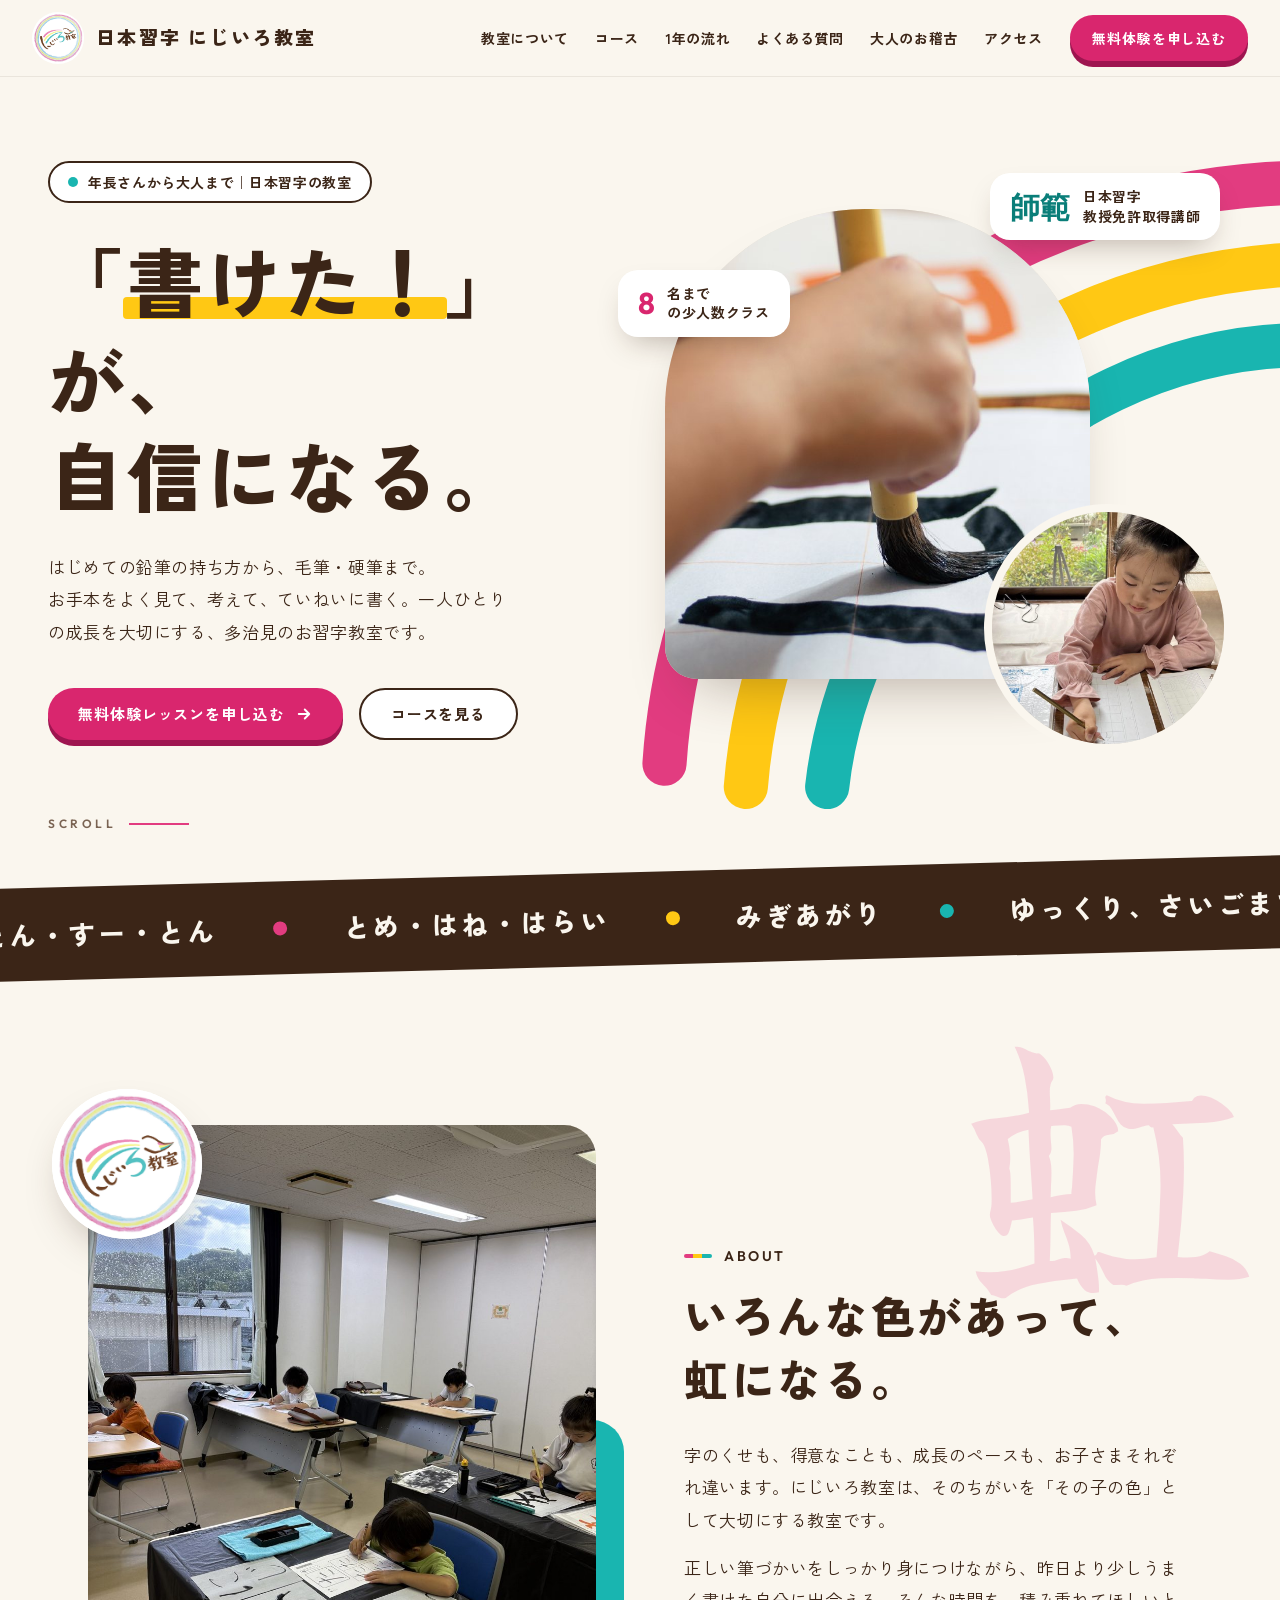
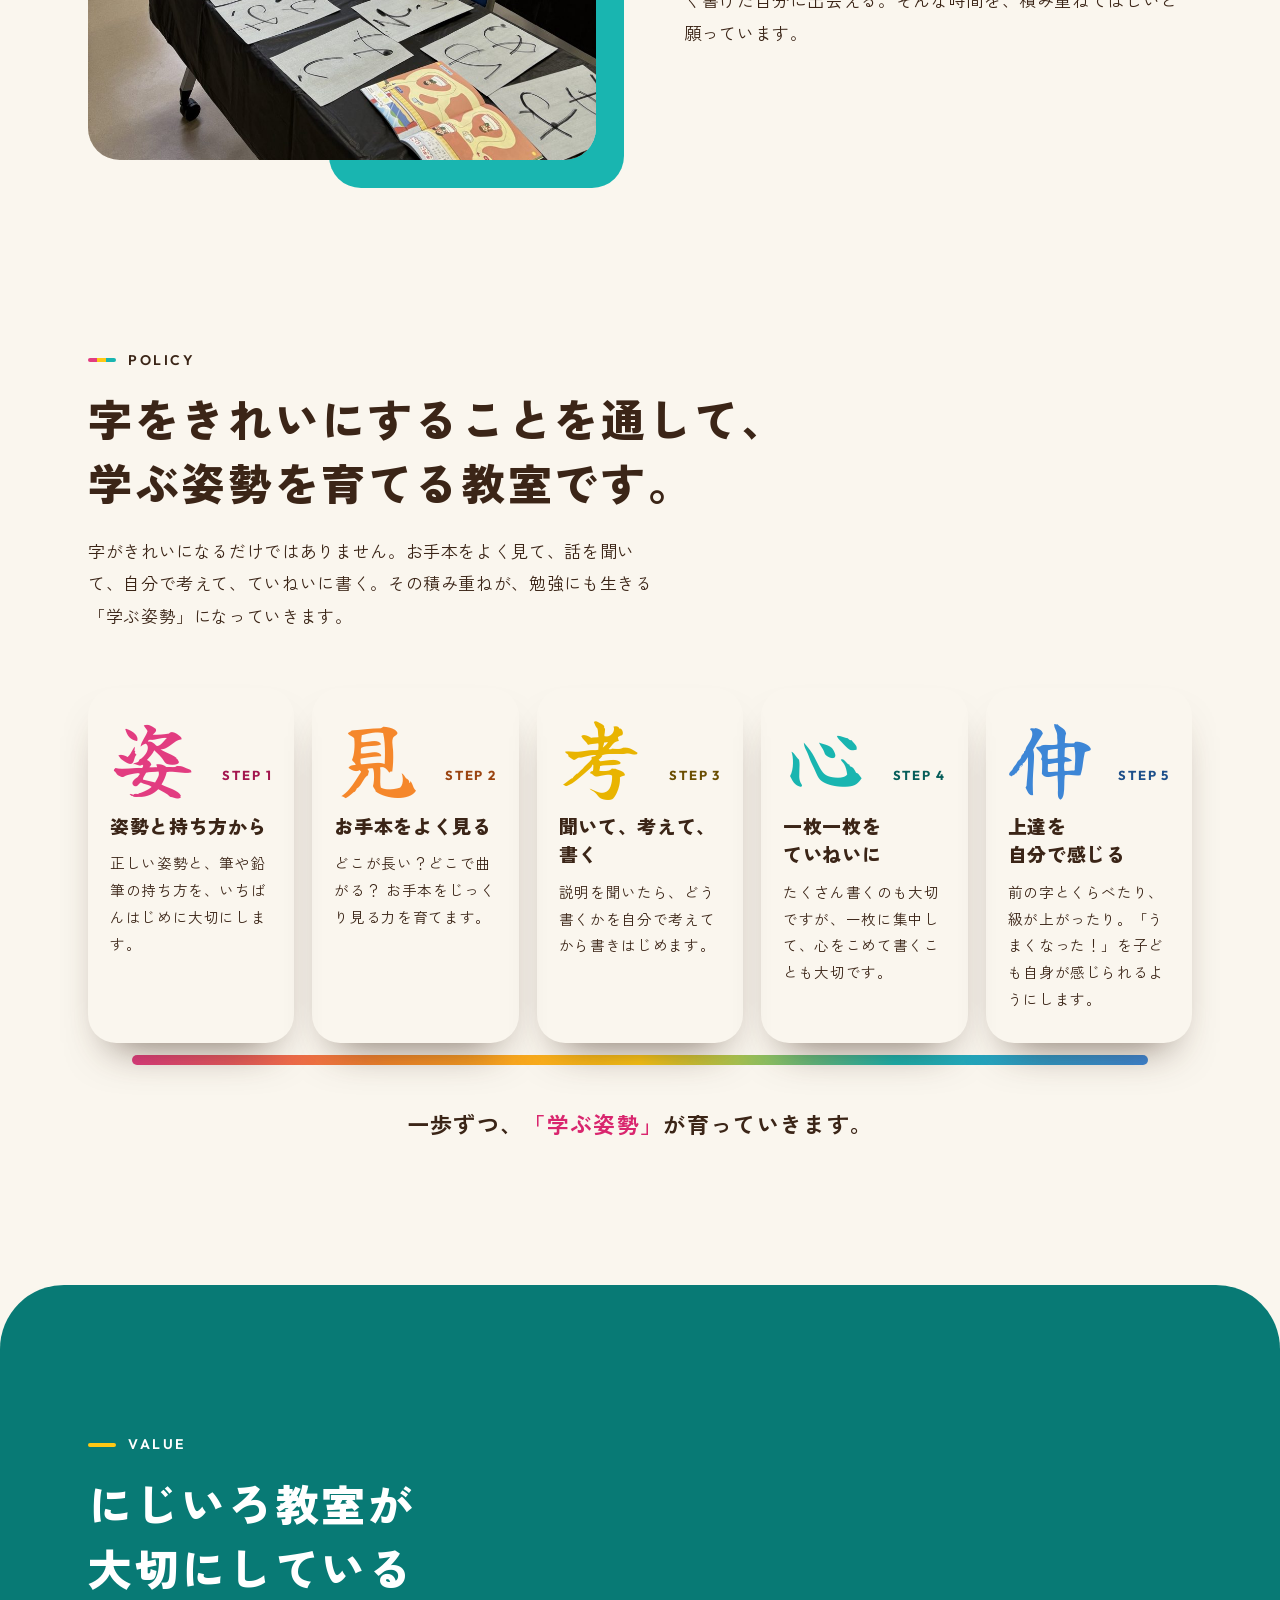
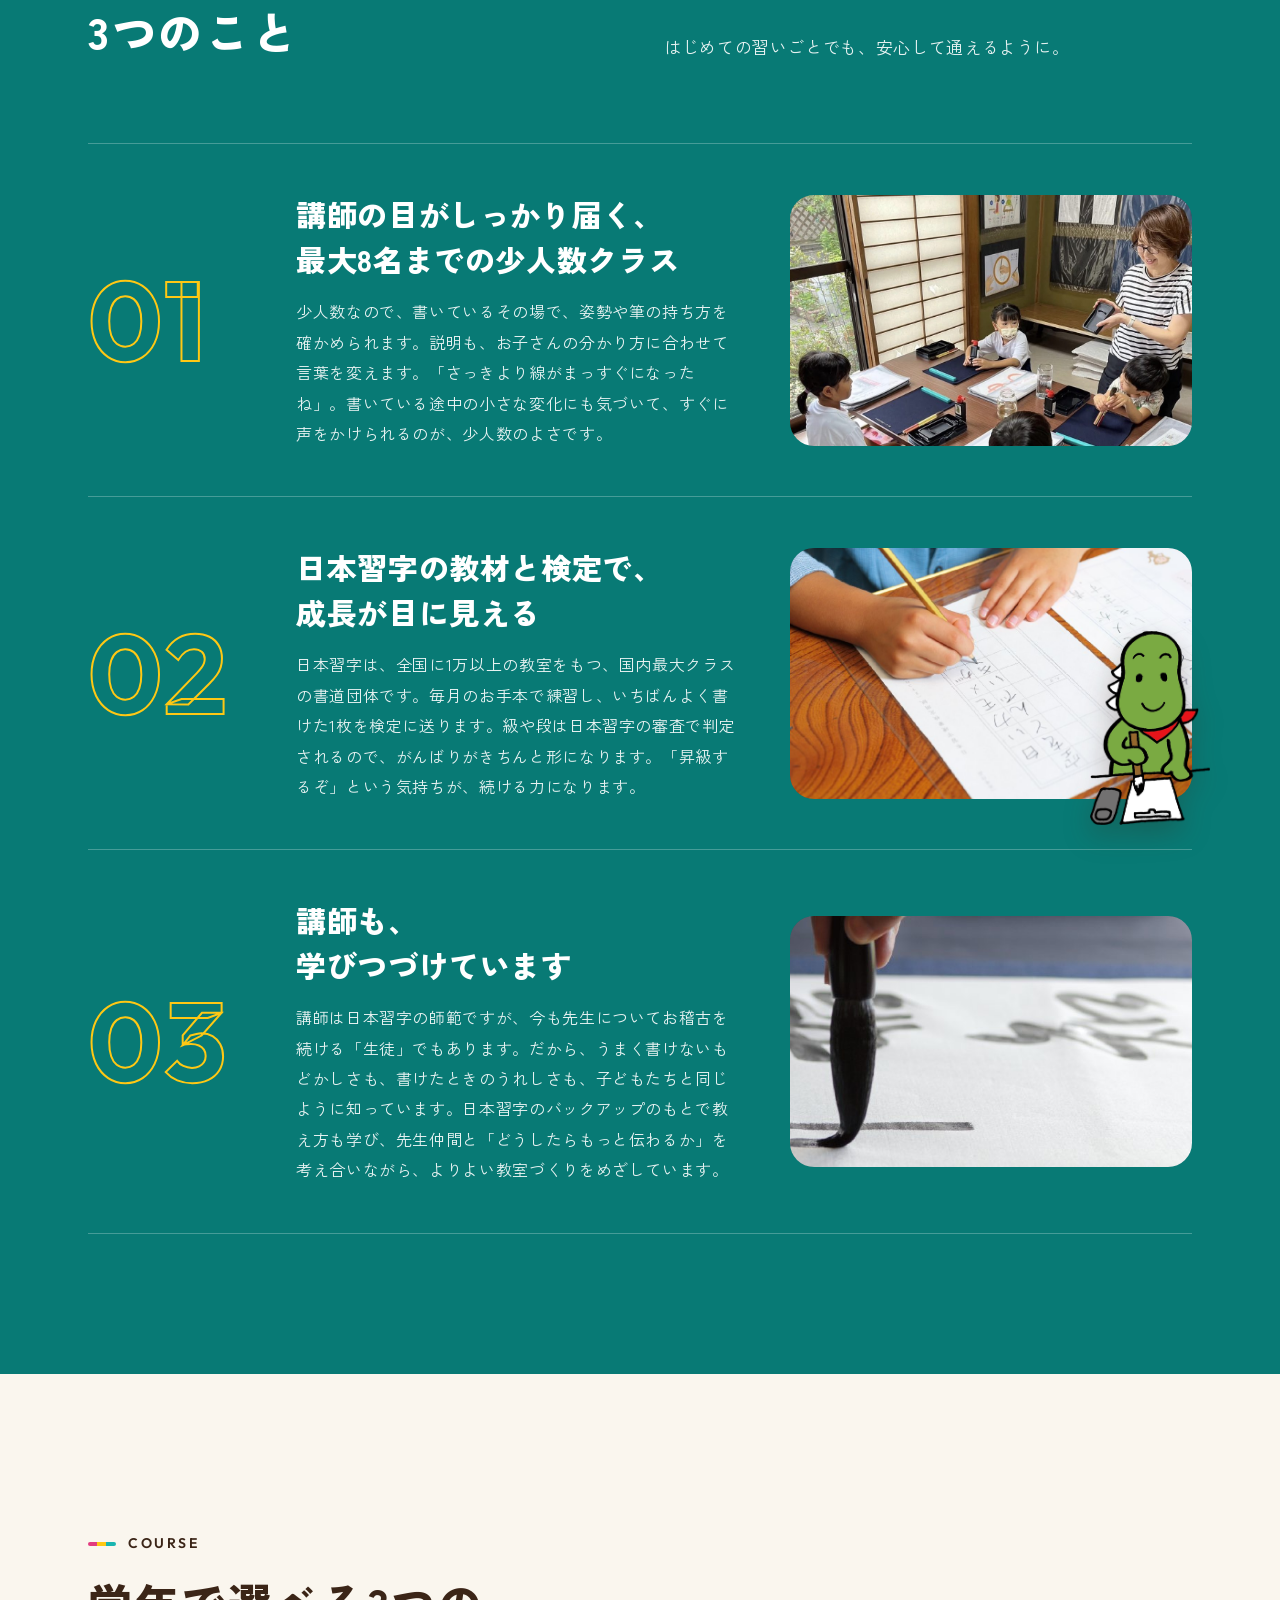
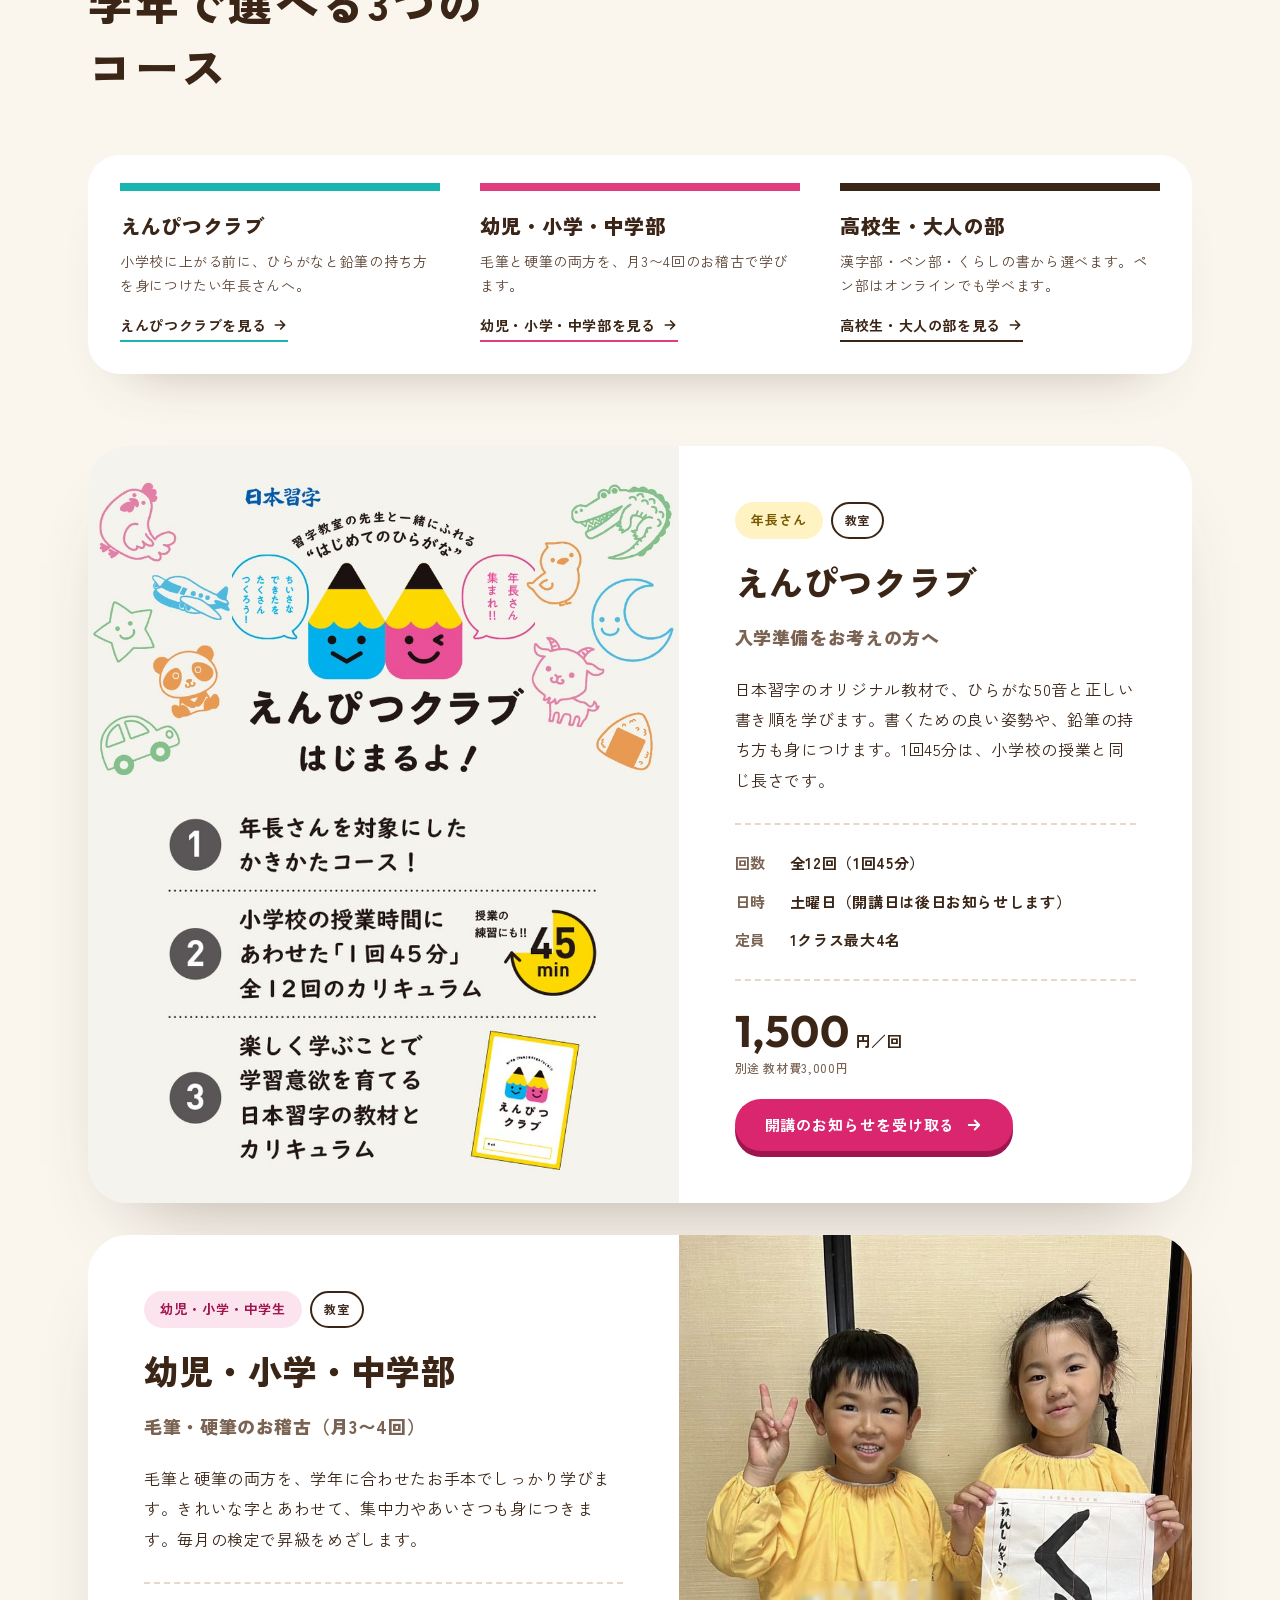
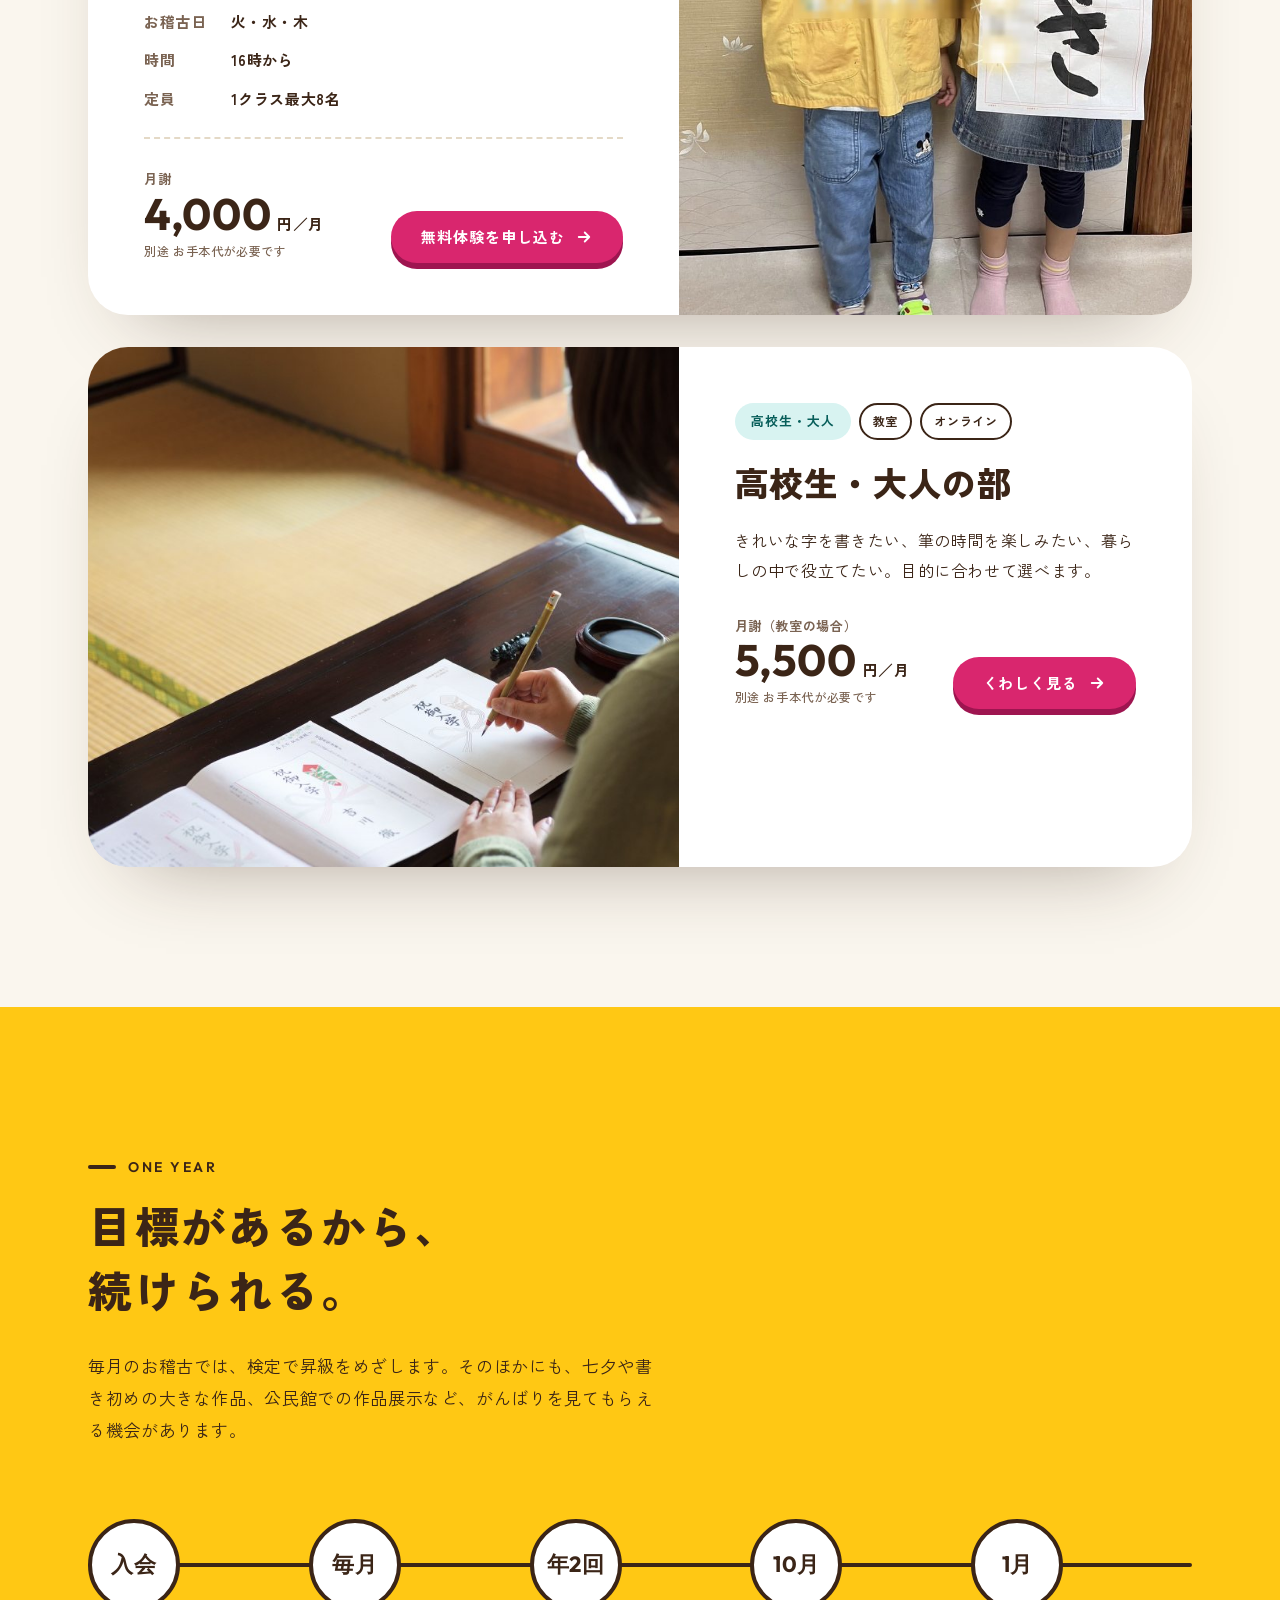
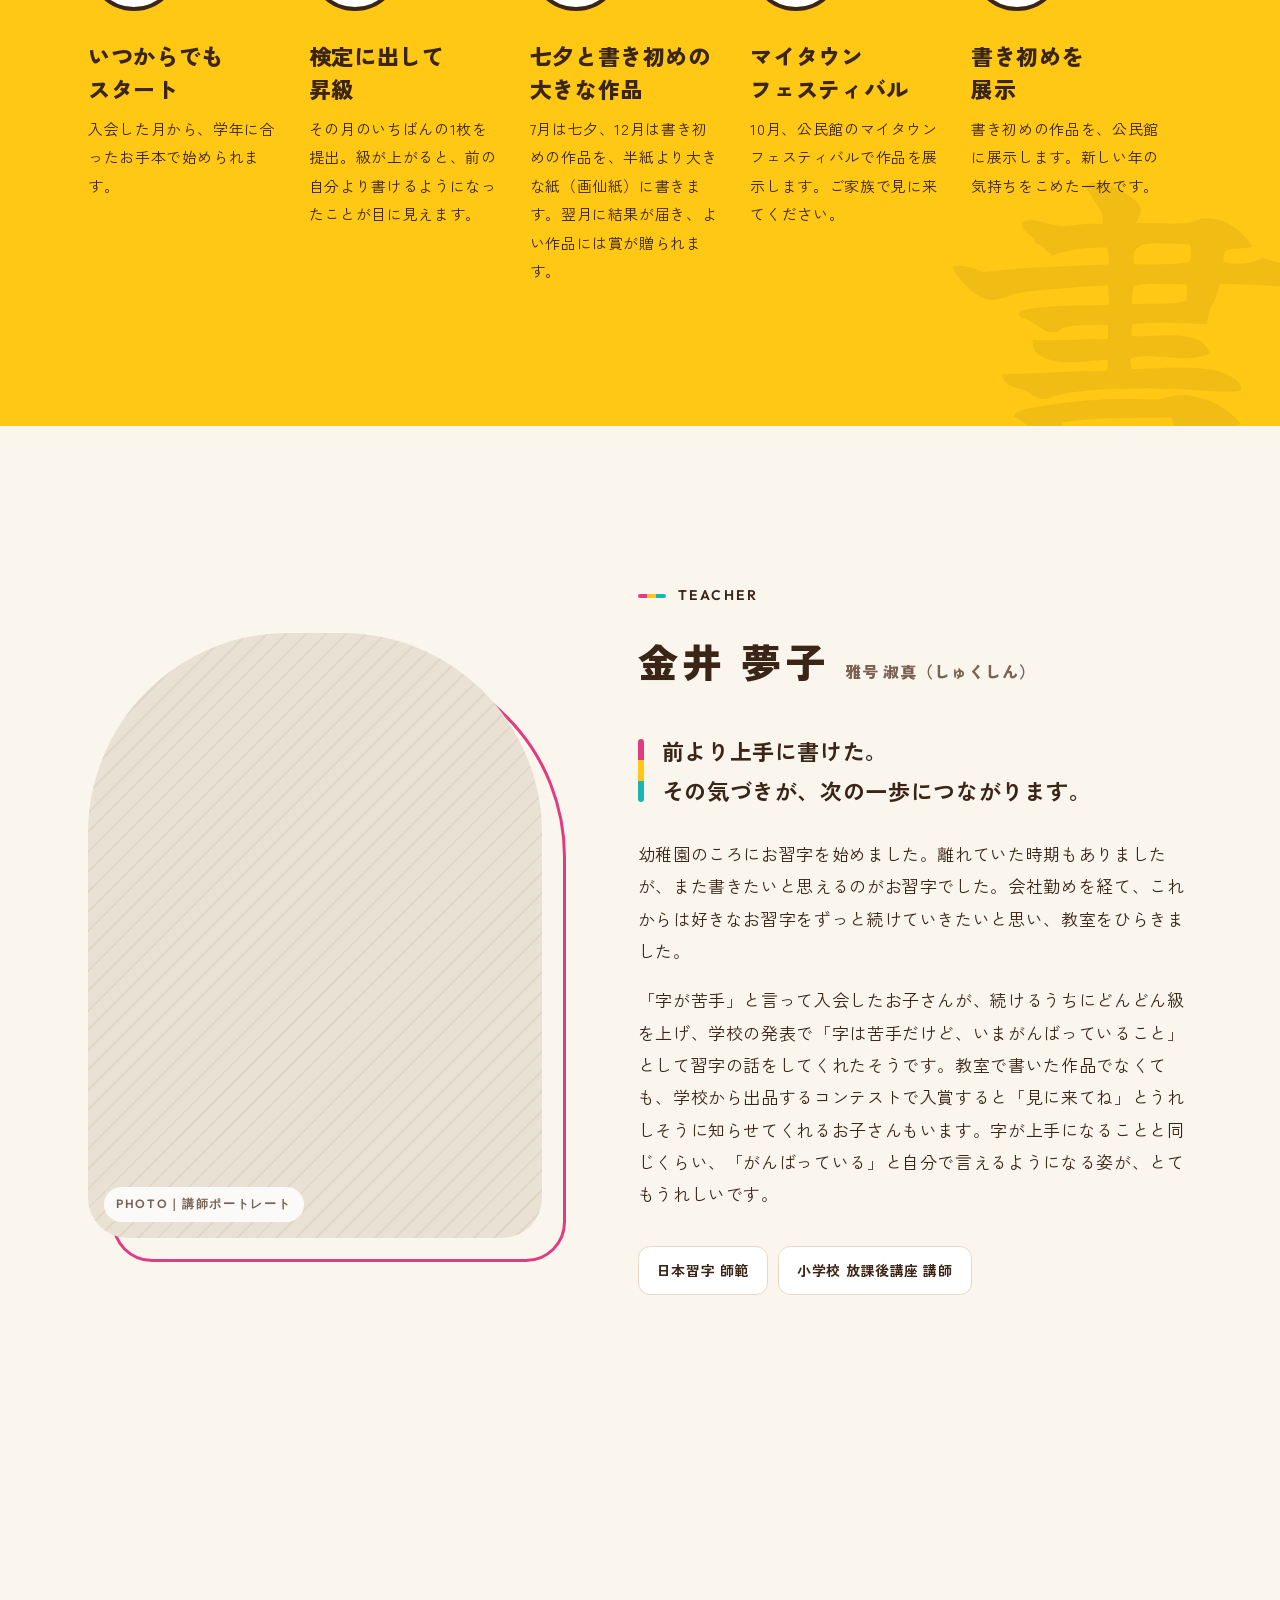
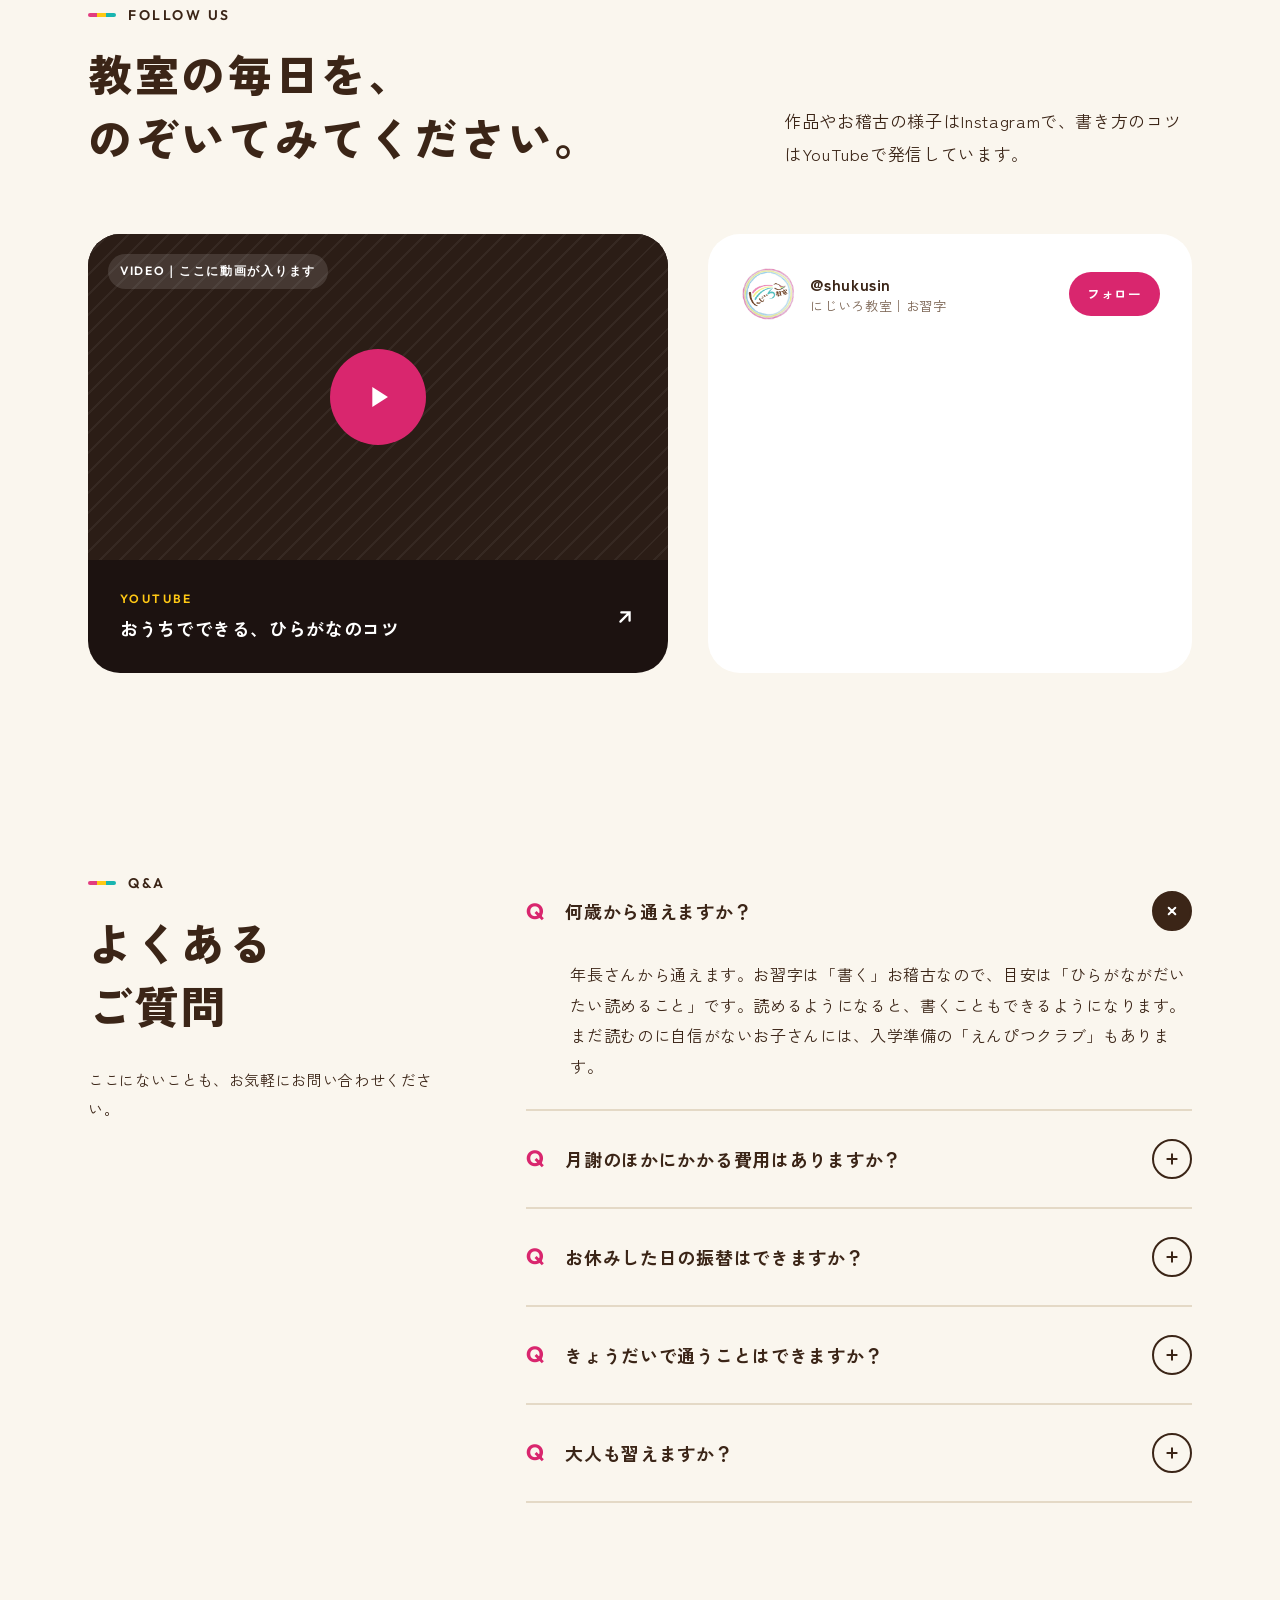
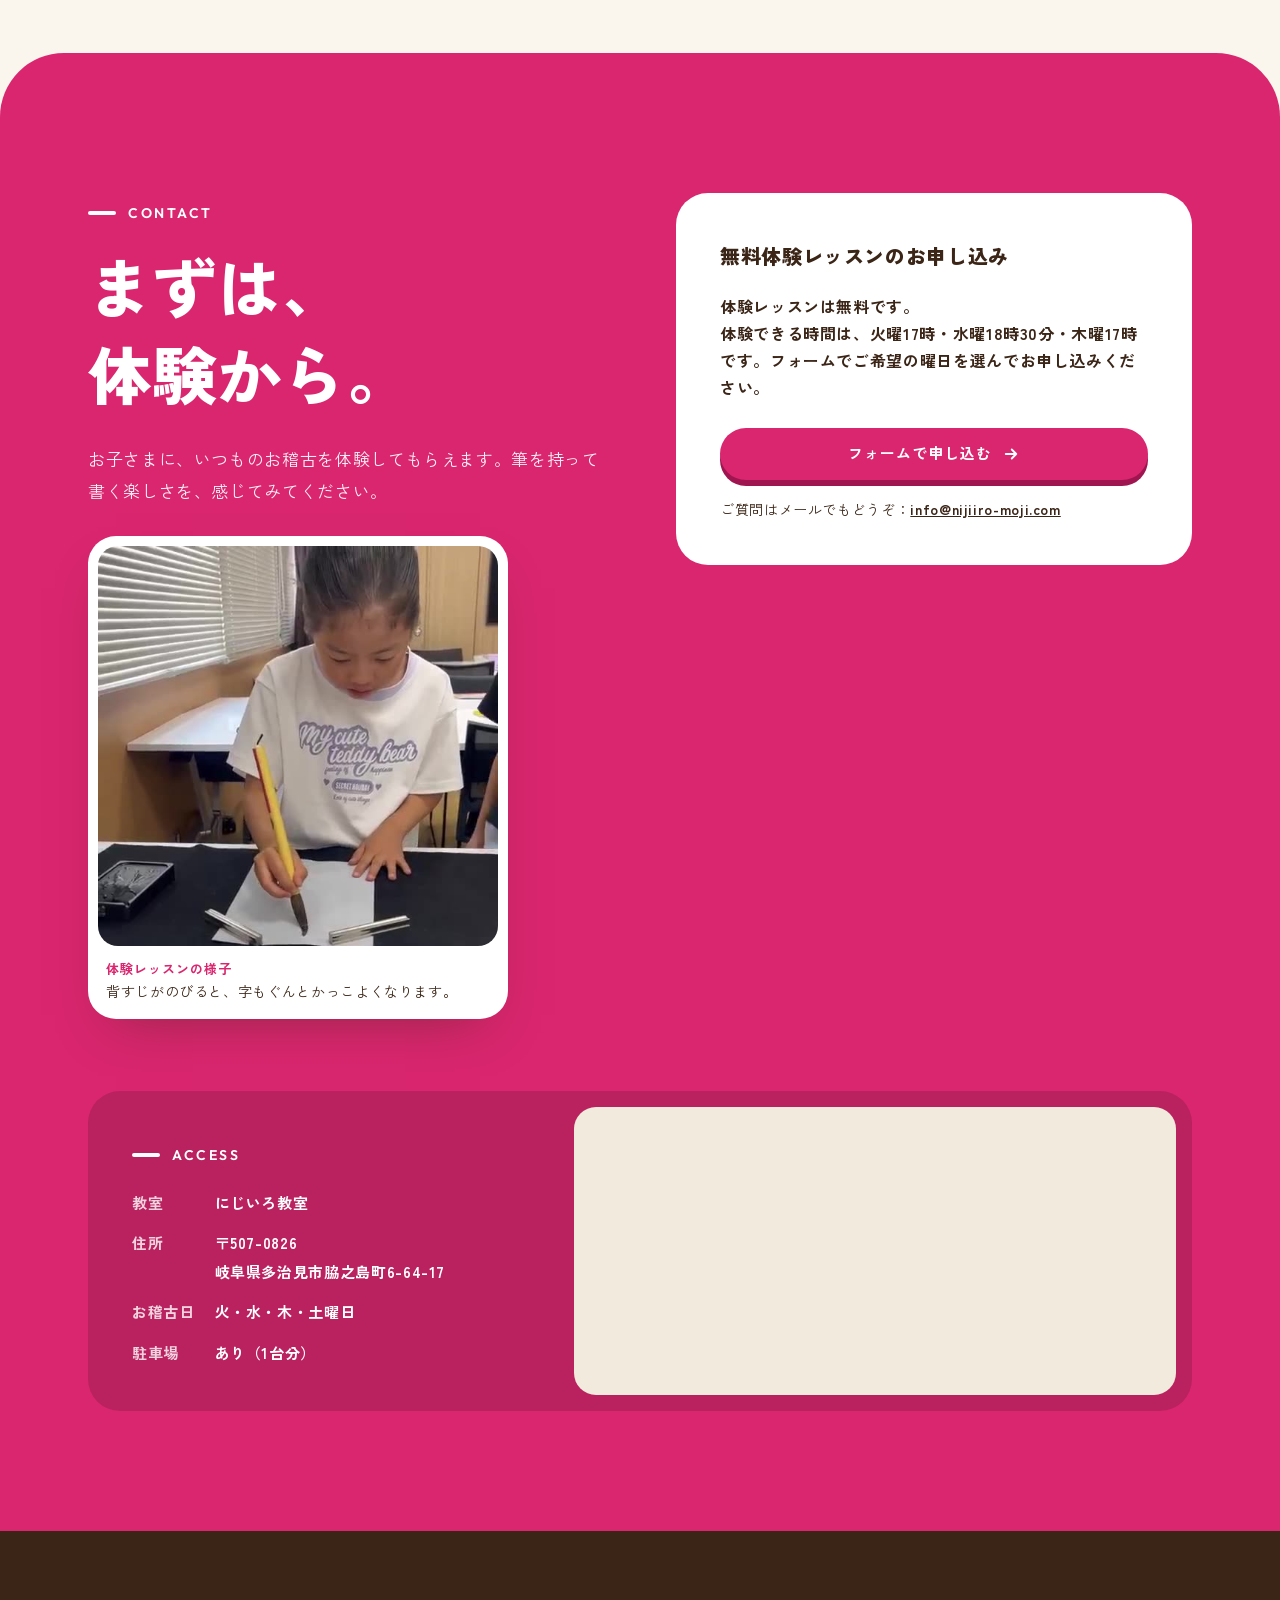
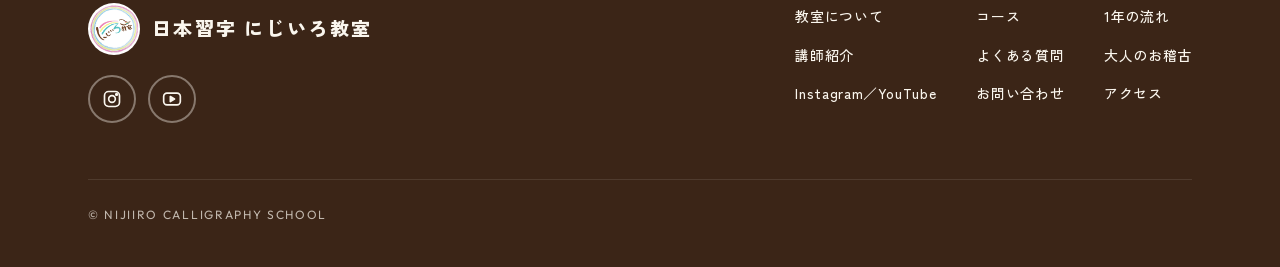
==== commit 1eb377ce: "1年の流れ：画仙の言い方を保護者向けに Co-Authored-By: Claude Opus 5.5 <noreply@anthropic.com> Claude-Session: https://" ====
--- a/index.html
+++ b/index.html
@@ -259,12 +259,12 @@
     <div class="rv">
       <span class="en">One Year</span>
       <h2 class="h2">目標があるから、<br>続けられる。</h2>
-      <p class="lead">毎月のお稽古では、検定で昇級をめざします。そのほかにも、画仙や公民館での作品展示など、がんばりを見てもらえる機会があります。</p>
+      <p class="lead">毎月のお稽古では、検定で昇級をめざします。そのほかにも、七夕や書き初めの大きな作品、公民館での作品展示など、がんばりを見てもらえる機会があります。</p>
     </div>
     <div class="yrow">
       <div class="ystep rv"><div class="ymark">入会</div><h3>いつからでも<br>スタート</h3><p>入会した月から、学年に合ったお手本で始められます。</p></div>
       <div class="ystep rv"><div class="ymark">毎月</div><h3>検定に出して<br>昇級</h3><p>その月のいちばんの1枚を提出。級が上がると、前の自分より書けるようになったことが目に見えます。</p></div>
-      <div class="ystep rv"><div class="ymark">年2回</div><h3>七夕と書き初めの<br>大きな作品</h3><p>7月は七夕、12月は書き初めの作品を、画仙という大きな紙に書きます。翌月に結果が届き、よい作品には賞が贈られます。</p></div>
+      <div class="ystep rv"><div class="ymark">年2回</div><h3>七夕と書き初めの<br>大きな作品</h3><p>7月は七夕、12月は書き初めの作品を、半紙より大きな紙（画仙紙）に書きます。翌月に結果が届き、よい作品には賞が贈られます。</p></div>
       <div class="ystep rv"><div class="ymark">10月</div><h3>マイタウン<br>フェスティバル</h3><p>10月、公民館のマイタウンフェスティバルで作品を展示します。ご家族で見に来てください。</p></div>
       <div class="ystep rv"><div class="ymark">1月</div><h3>書き初めを<br>展示</h3><p>書き初めの作品を、公民館に展示します。新しい年の気持ちをこめた一枚です。</p></div>
     </div>
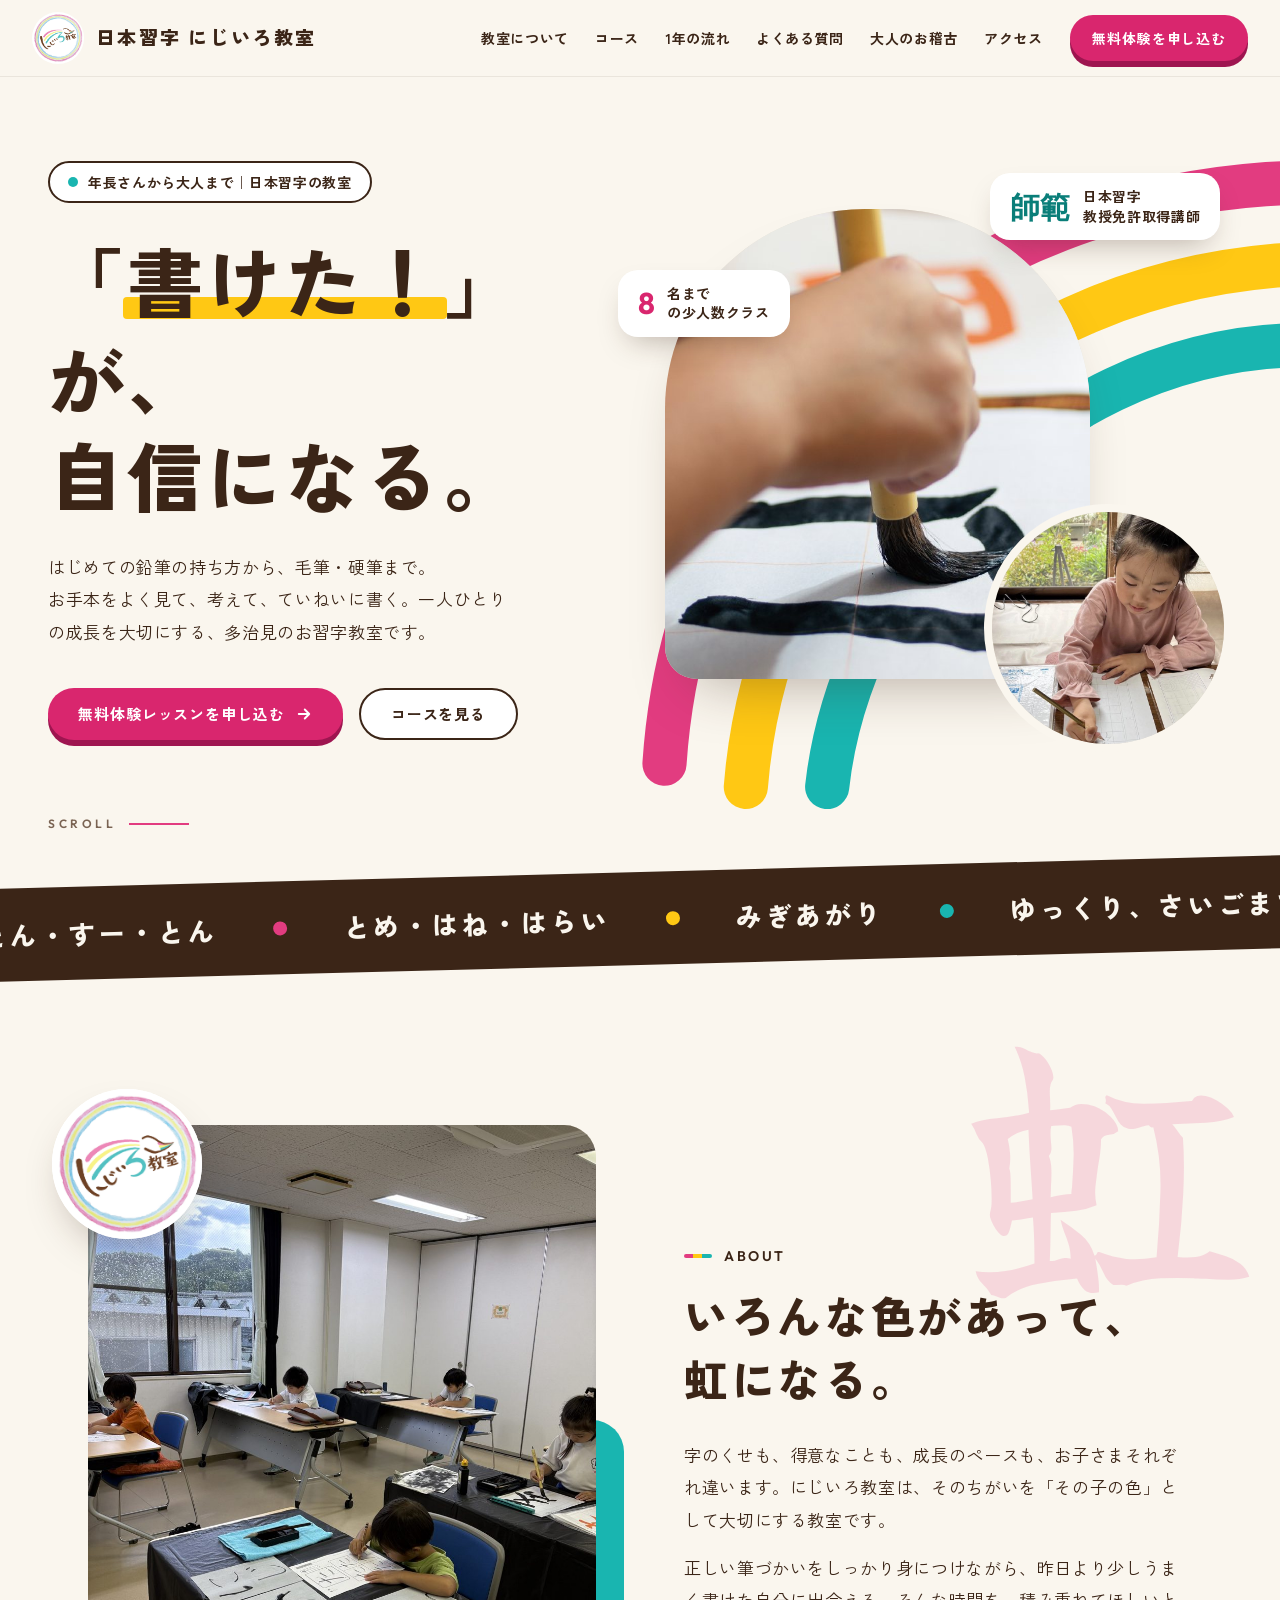
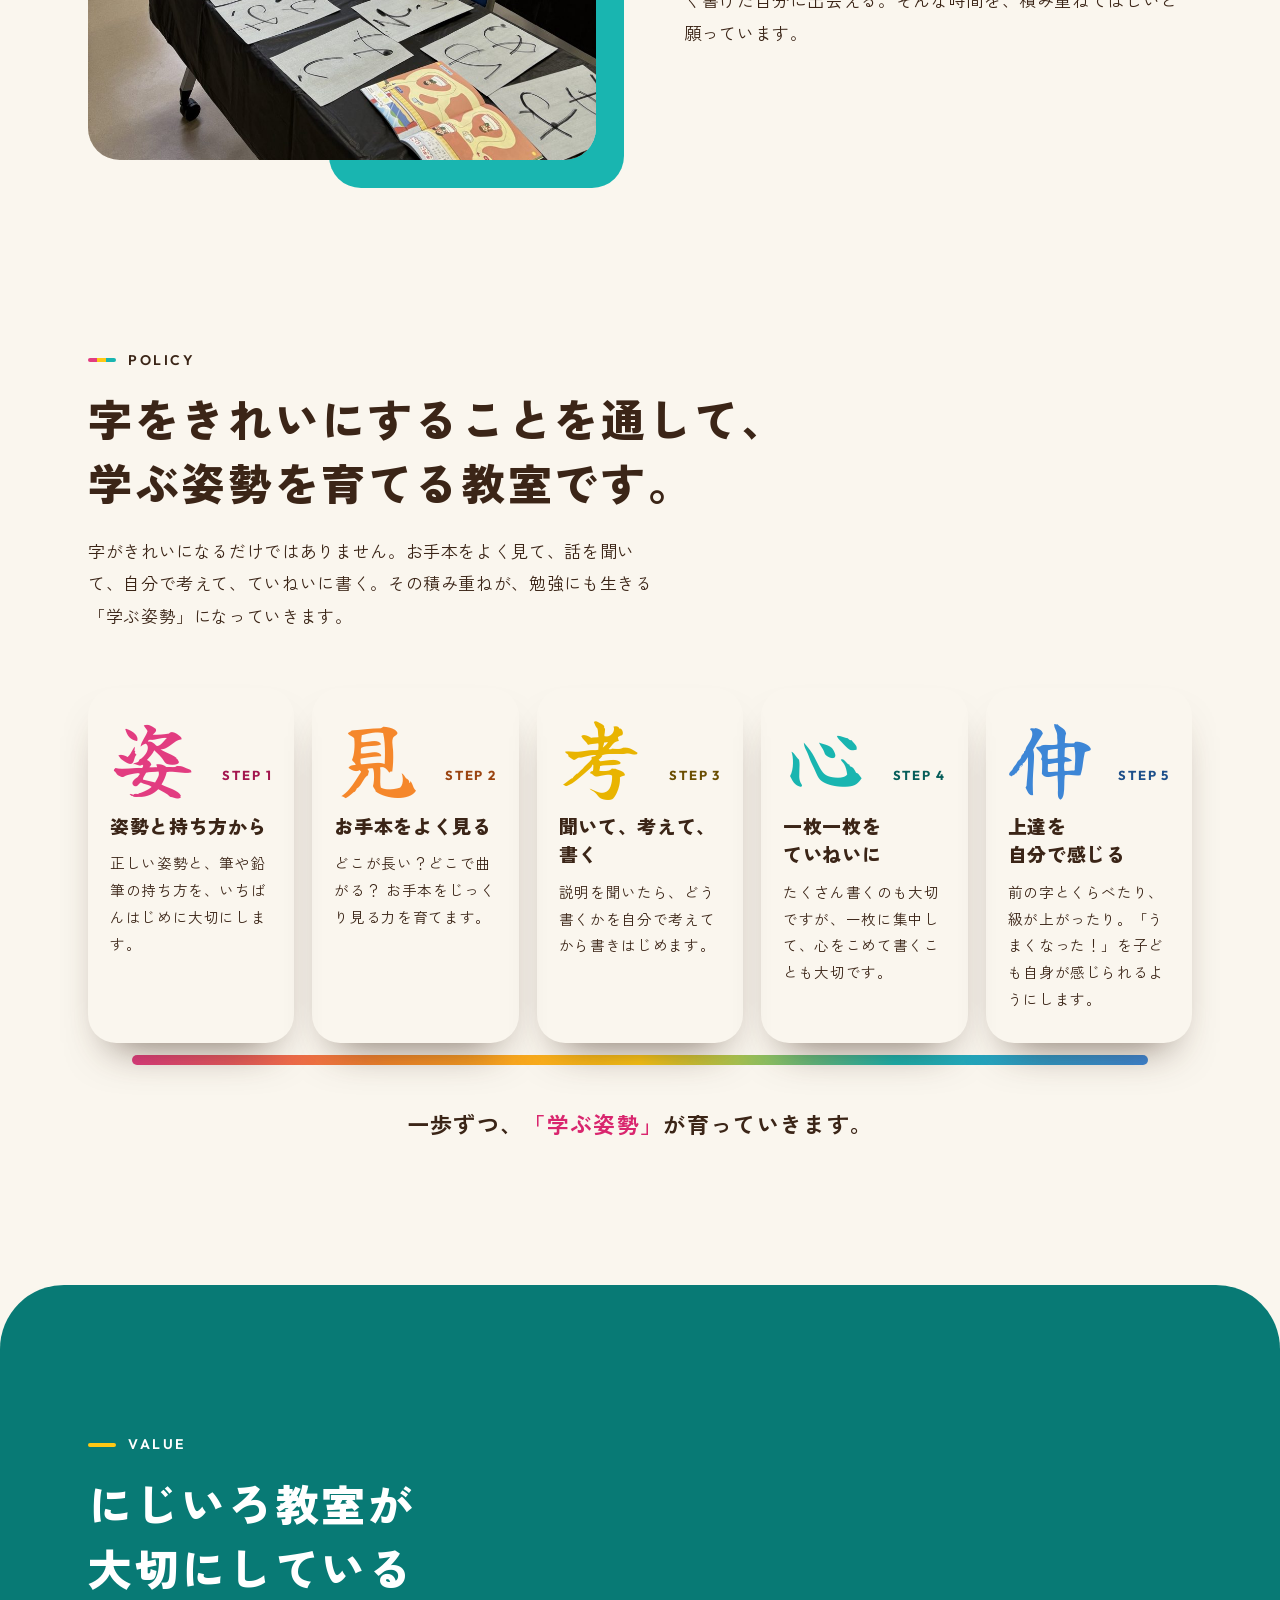
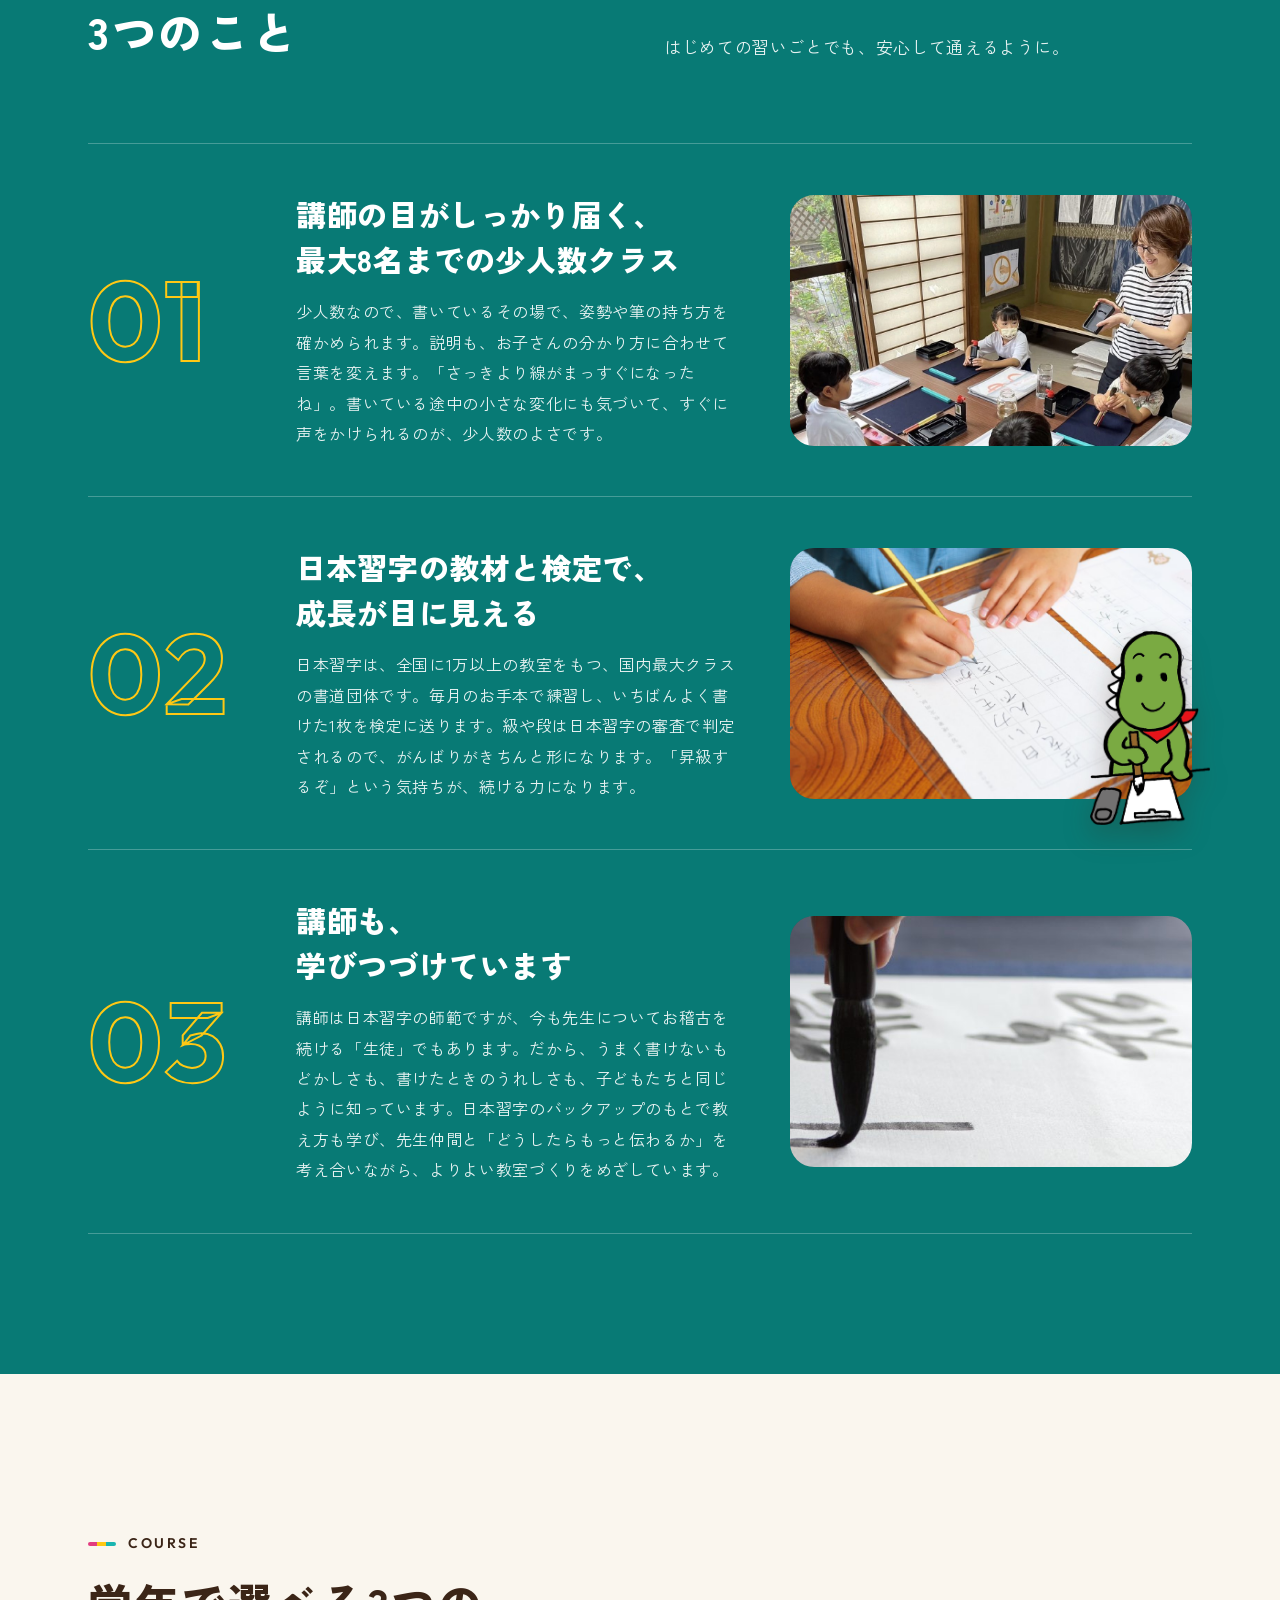
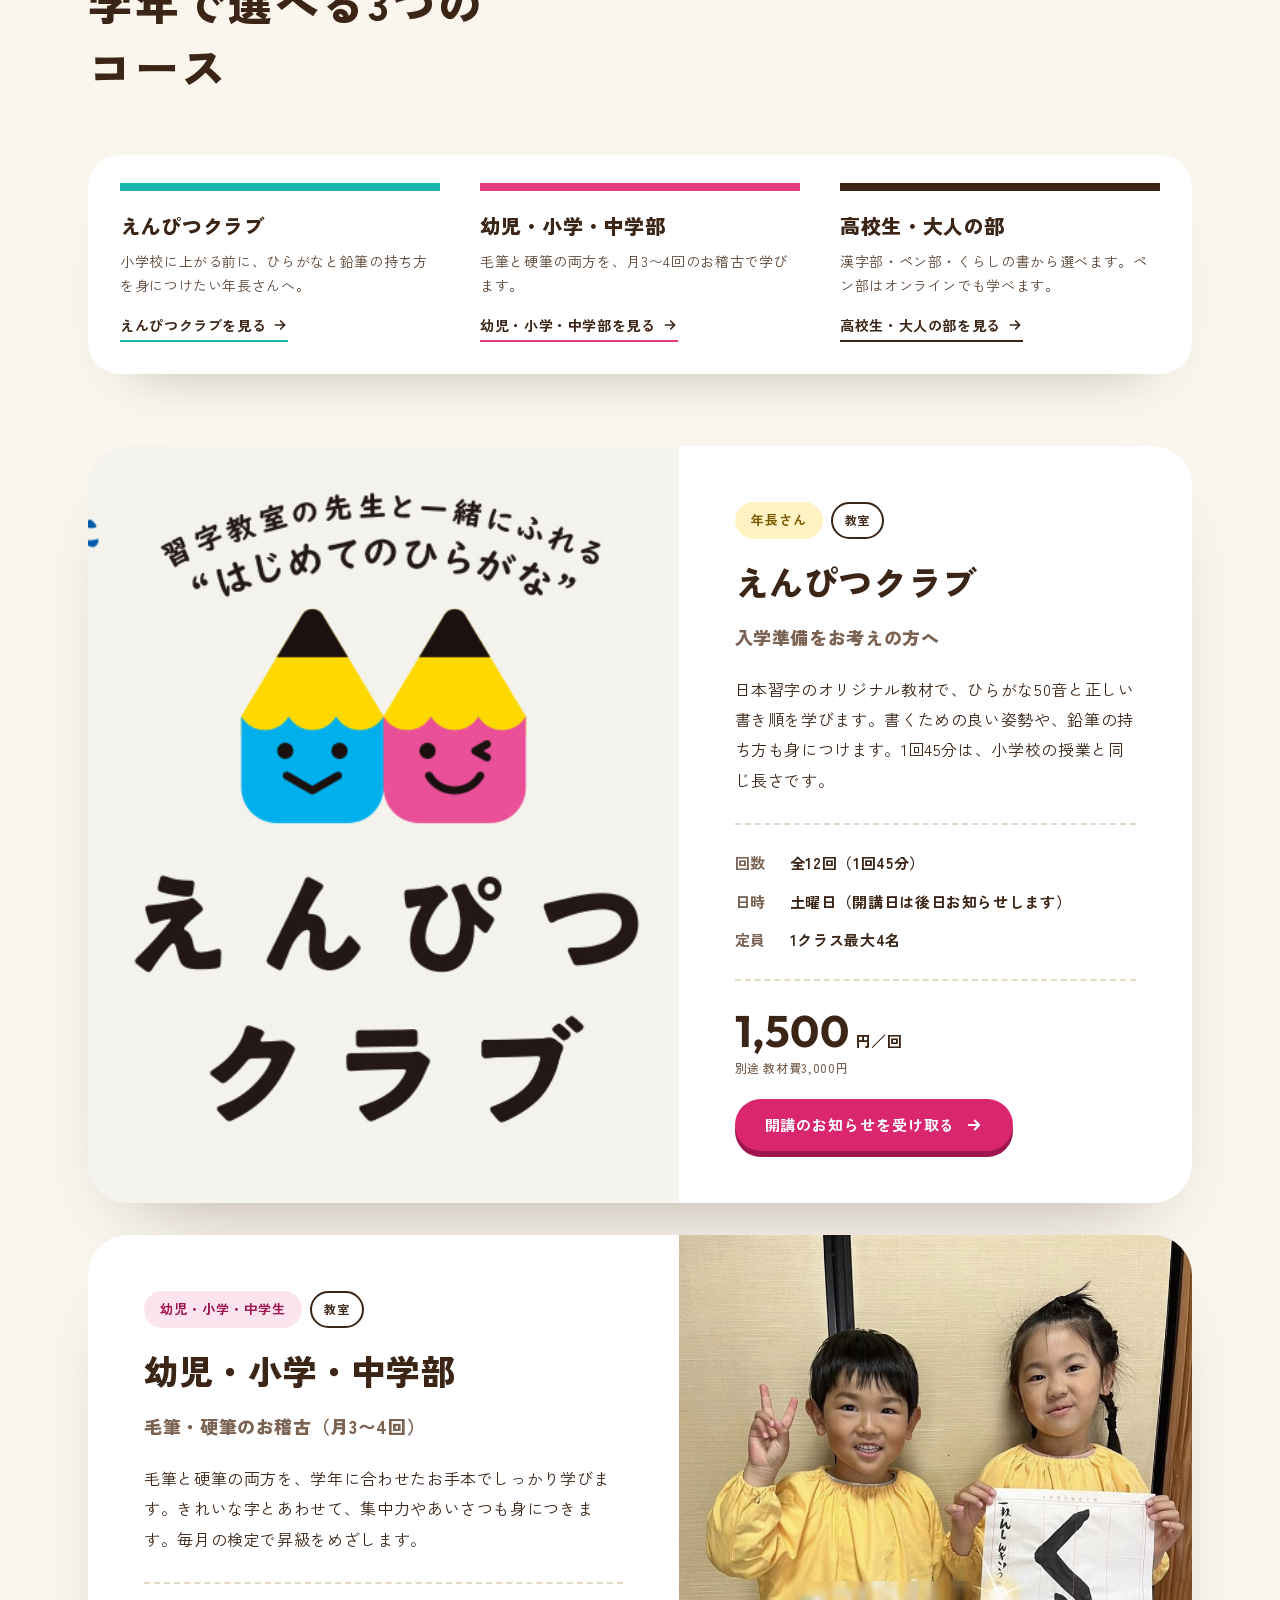
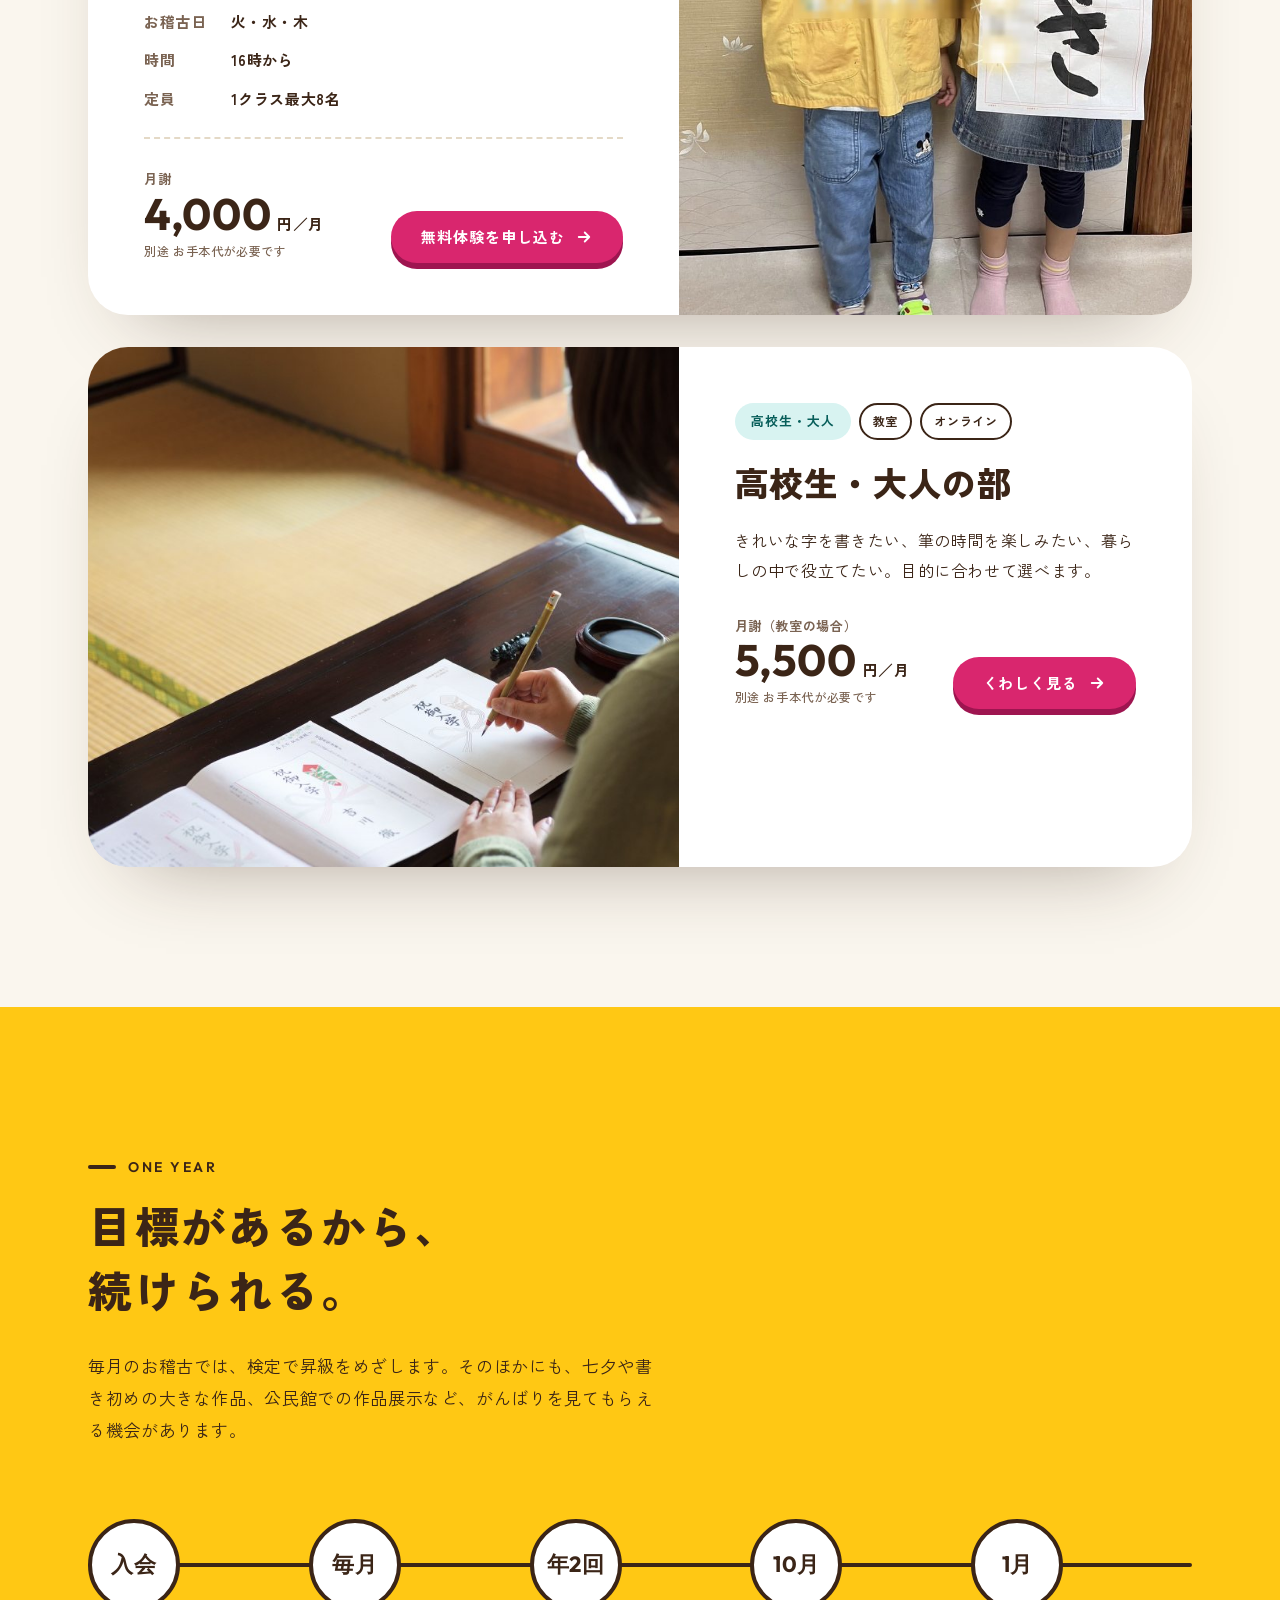
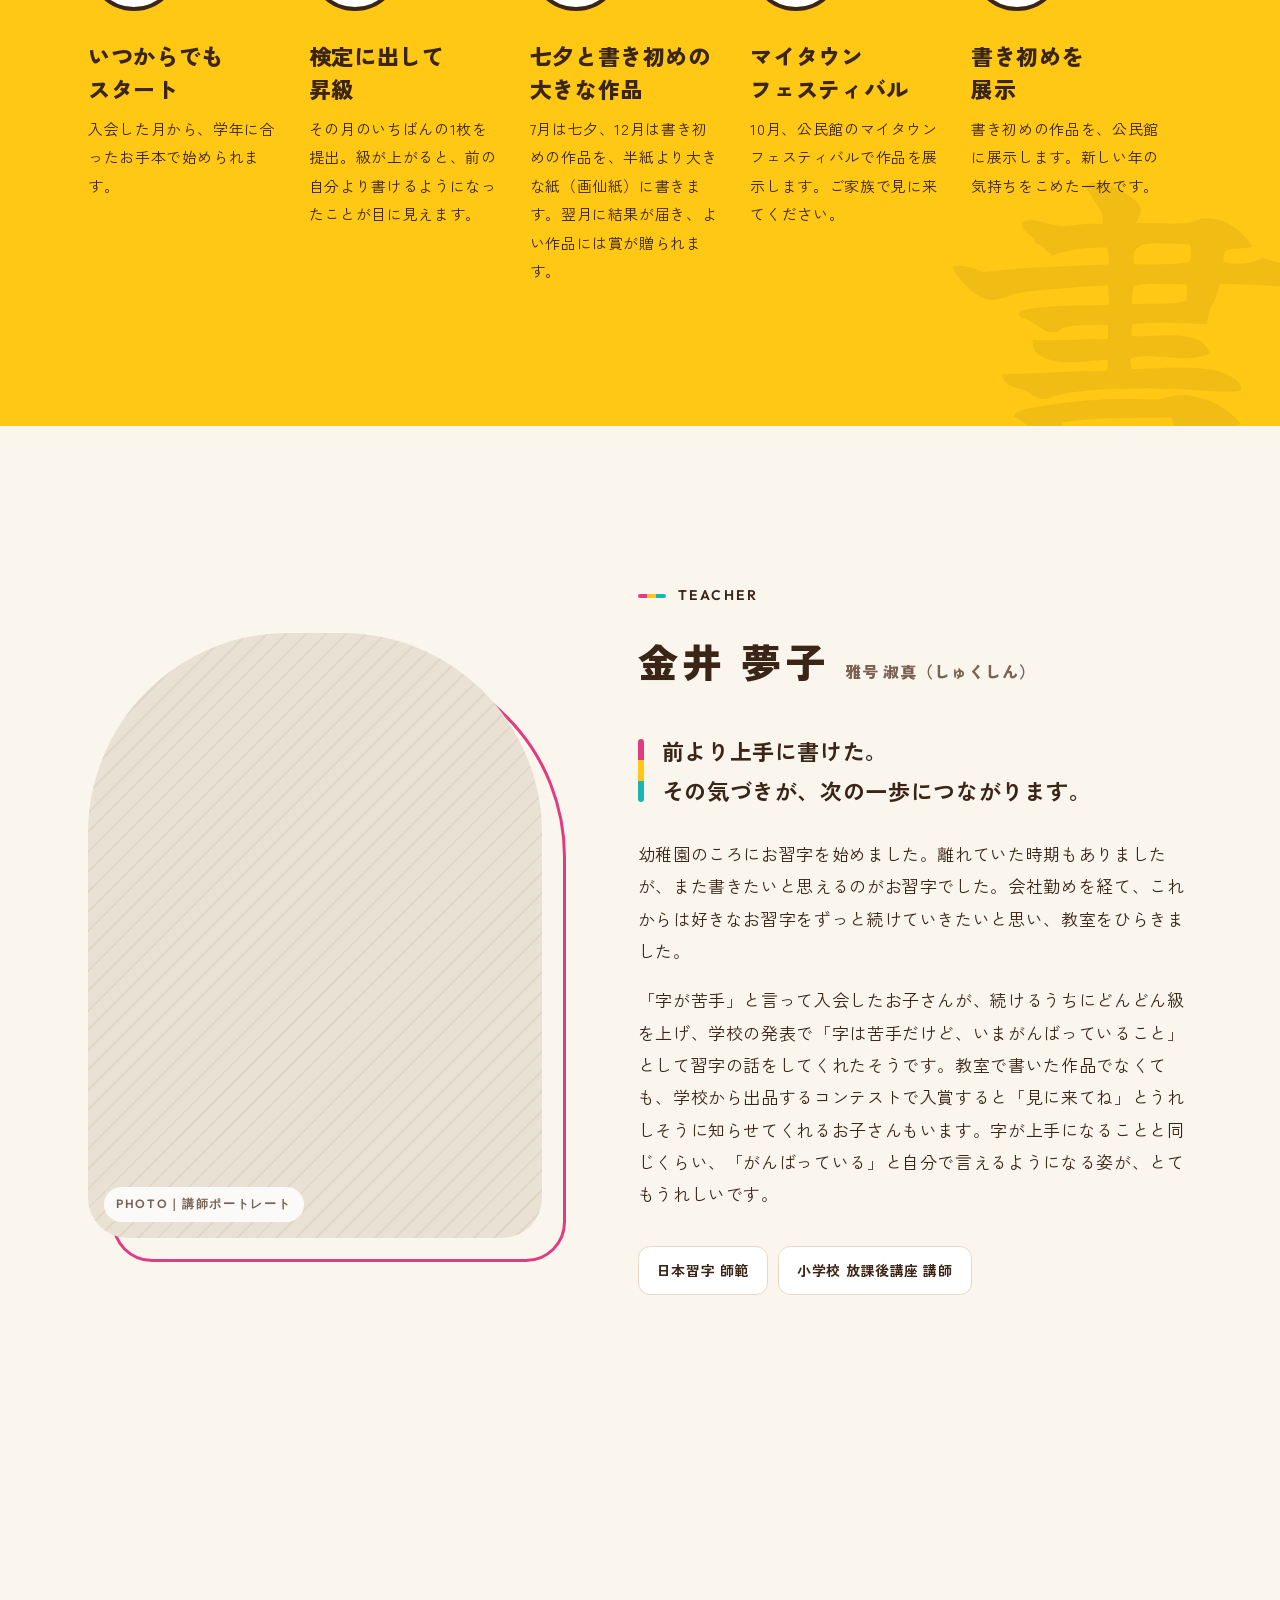
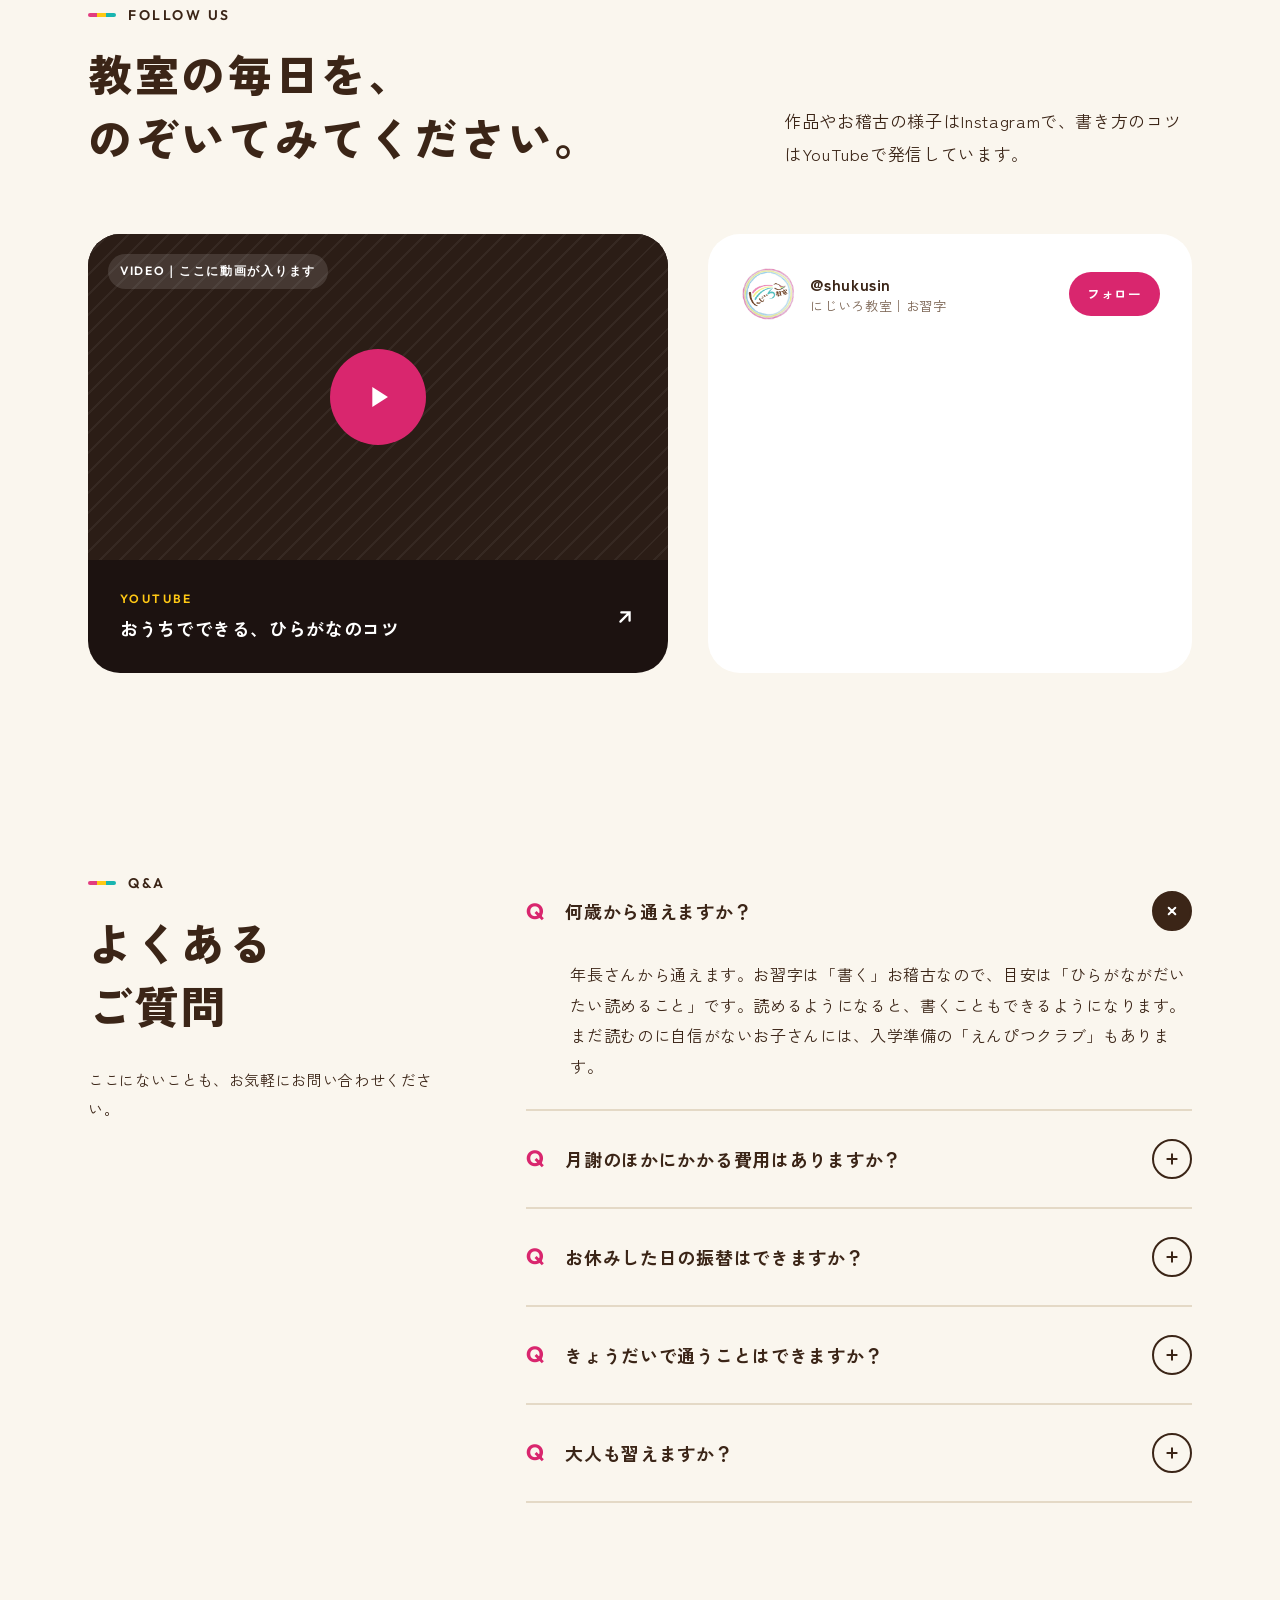
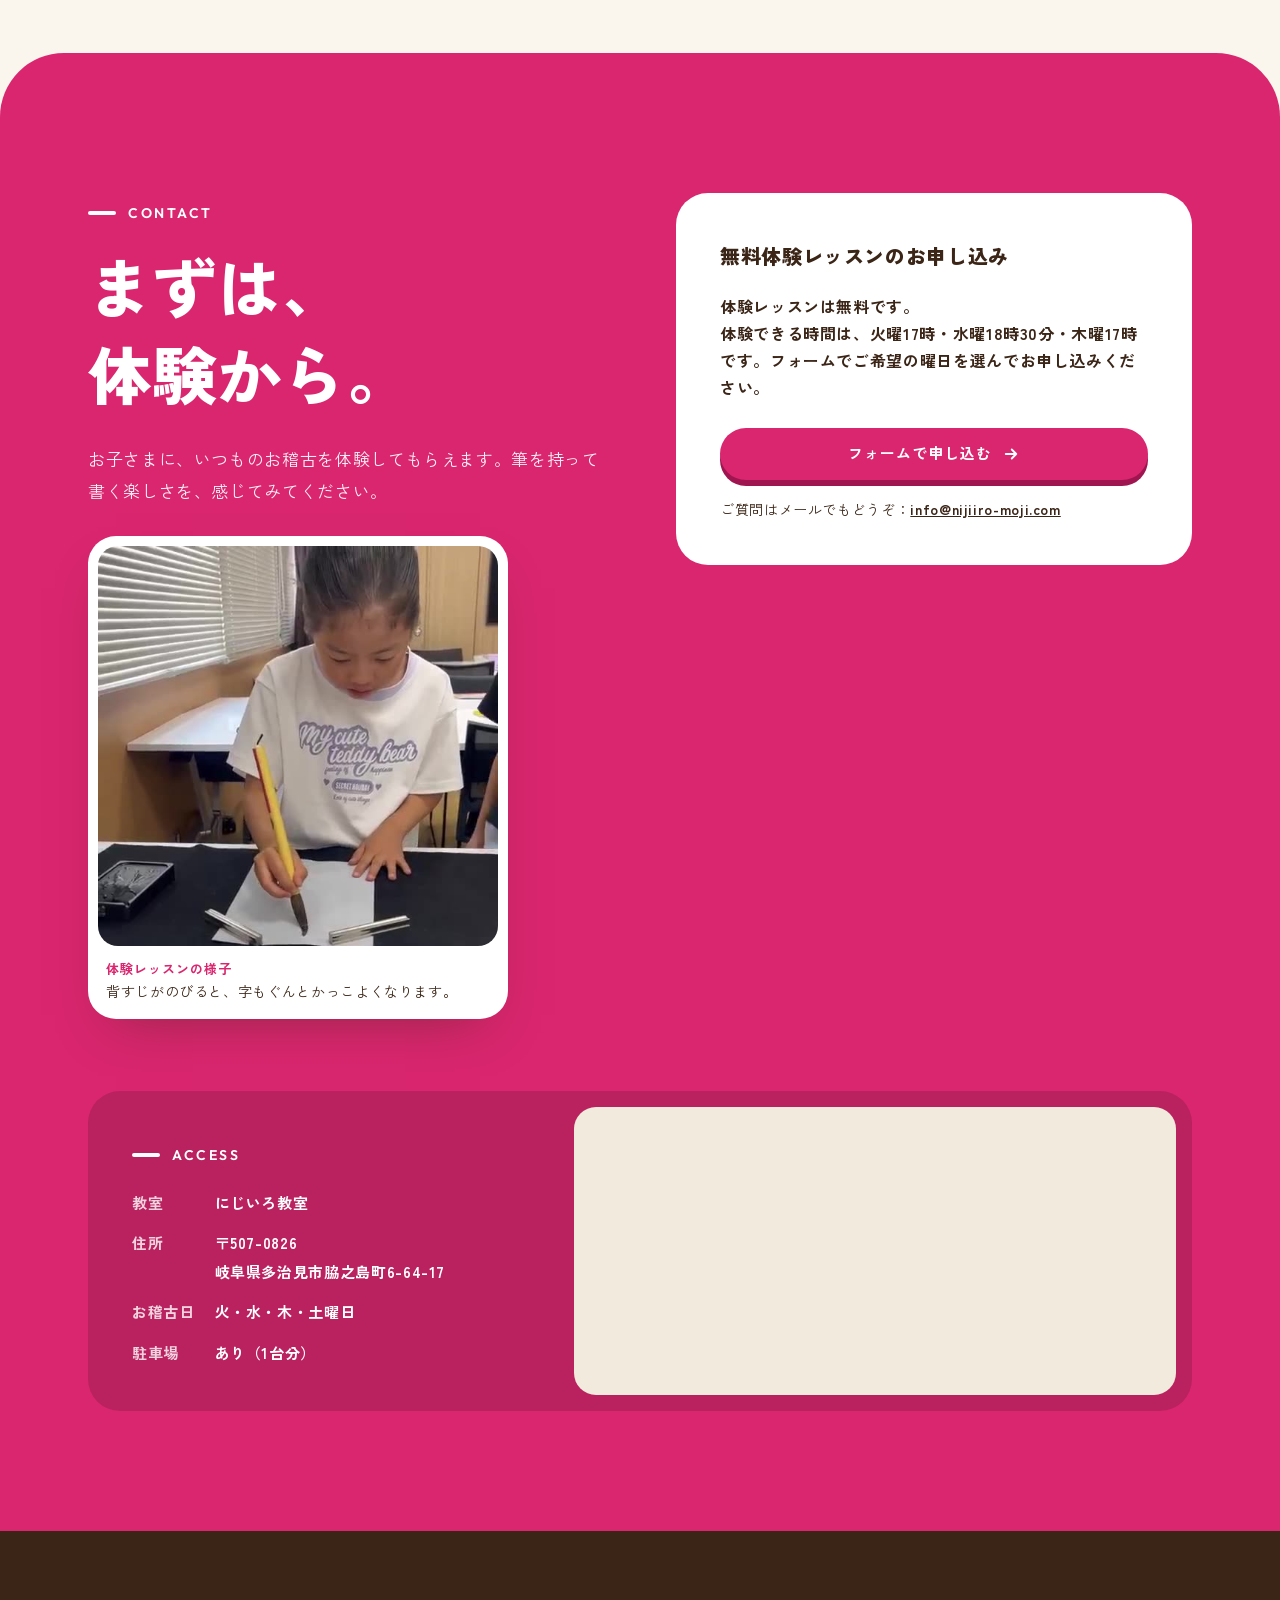
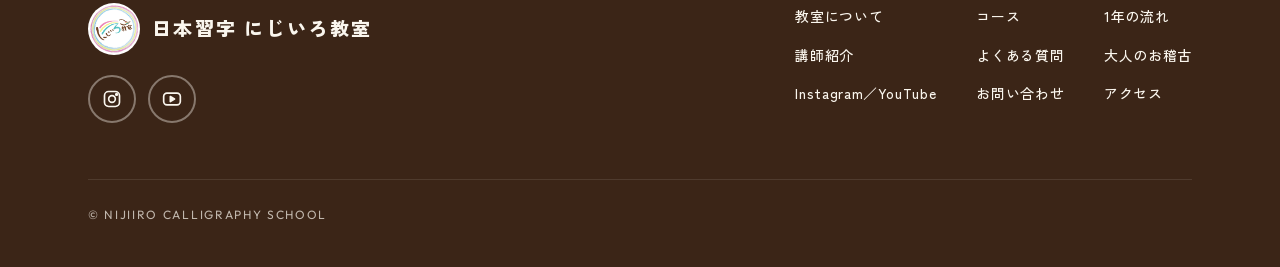
==== commit 3c742097: "YouTubeのリンクをチャンネル @nijiiro-moji に Co-Authored-By: Claude Opus 5.5 <noreply@anthropic.com> Claude-Ses" ====
--- a/index.html
+++ b/index.html
@@ -5,7 +5,7 @@
 <meta name="viewport" content="width=device-width, initial-scale=1">
 <title>多治見市の習字教室｜日本習字 にじいろ教室</title>
 <meta name="description" content="岐阜県多治見市のお習字教室「日本習字 にじいろ教室」。年長さんから中学生、大人まで。最大8名までの少人数クラスで、日本習字の教材を使って毛筆・硬筆を学べます。">
-<script type="application/ld+json">{"@context": "https://schema.org", "@type": "LocalBusiness", "name": "日本習字 にじいろ教室", "description": "岐阜県多治見市のお習字教室。年長さんから大人まで、日本習字の教材で毛筆・硬筆を学べます。", "url": "https://nijiiro-moji.com/", "image": "https://nijiiro-moji.com/logo.jpg", "email": "info@nijiiro-moji.com", "address": {"@type": "PostalAddress", "postalCode": "507-0826", "addressRegion": "岐阜県", "addressLocality": "多治見市", "streetAddress": "脇之島町6-64-17", "addressCountry": "JP"}, "areaServed": "多治見市", "sameAs": ["https://www.instagram.com/shukusin/", "https://maps.google.com/?cid=4693025129536396576"]}</script>
+<script type="application/ld+json">{"@context": "https://schema.org", "@type": "LocalBusiness", "name": "日本習字 にじいろ教室", "description": "岐阜県多治見市のお習字教室。年長さんから大人まで、日本習字の教材で毛筆・硬筆を学べます。", "url": "https://nijiiro-moji.com/", "image": "https://nijiiro-moji.com/logo.jpg", "email": "info@nijiiro-moji.com", "address": {"@type": "PostalAddress", "postalCode": "507-0826", "addressRegion": "岐阜県", "addressLocality": "多治見市", "streetAddress": "脇之島町6-64-17", "addressCountry": "JP"}, "areaServed": "多治見市", "sameAs": ["https://www.instagram.com/shukusin/", "https://www.youtube.com/@nijiiro-moji", "https://maps.google.com/?cid=4693025129536396576"]}</script>
 <link rel="canonical" href="https://nijiiro-moji.com/">
 <meta property="og:type" content="website">
 <meta property="og:site_name" content="日本習字 にじいろ教室">
@@ -300,7 +300,7 @@
       <p class="lead" style="margin: 0; max-width: 24em">作品やお稽古の様子はInstagramで、書き方のコツはYouTubeで発信しています。</p>
     </div>
     <div class="sns-grid">
-      <a class="yt rv" href="https://www.youtube.com/" aria-label="YouTubeチャンネルを見る">
+      <a class="yt rv" href="https://www.youtube.com/@nijiiro-moji" target="_blank" rel="noopener" aria-label="YouTubeチャンネルを見る">
         <div class="yt-vid">
           <div class="play"><svg width="34" height="34" viewBox="0 0 24 24" fill="#fff" aria-hidden="true"><path d="M8 5v14l11-7z"></path></svg></div>
           <span style="position: absolute; left: 20px; top: 20px; font-family: Outfit; font-size: 12px; letter-spacing: .14em; font-weight: 600; background: rgba(255,255,255,.12); padding: 6px 12px; border-radius: 999px">VIDEO｜ここに動画が入ります</span>
@@ -404,7 +404,7 @@
         </a>
         <div class="soc">
           <a href="https://www.instagram.com/shukusin/" target="_blank" rel="noopener" aria-label="Instagram"><svg width="20" height="20" viewBox="0 0 24 24" fill="none" stroke="currentColor" stroke-width="2" aria-hidden="true"><rect x="3" y="3" width="18" height="18" rx="5"></rect><circle cx="12" cy="12" r="4"></circle><circle cx="17.5" cy="6.5" r="1" fill="currentColor"></circle></svg></a>
-          <a href="https://www.youtube.com/" aria-label="YouTube"><svg width="20" height="20" viewBox="0 0 24 24" fill="none" stroke="currentColor" stroke-width="2" stroke-linejoin="round" aria-hidden="true"><rect x="2" y="5" width="20" height="14" rx="4"></rect><path d="M10 9l5 3-5 3z" fill="currentColor"></path></svg></a>
+          <a href="https://www.youtube.com/@nijiiro-moji" target="_blank" rel="noopener" aria-label="YouTube"><svg width="20" height="20" viewBox="0 0 24 24" fill="none" stroke="currentColor" stroke-width="2" stroke-linejoin="round" aria-hidden="true"><rect x="2" y="5" width="20" height="14" rx="4"></rect><path d="M10 9l5 3-5 3z" fill="currentColor"></path></svg></a>
         </div>
       </div>
       <nav aria-label="フッターメニュー">
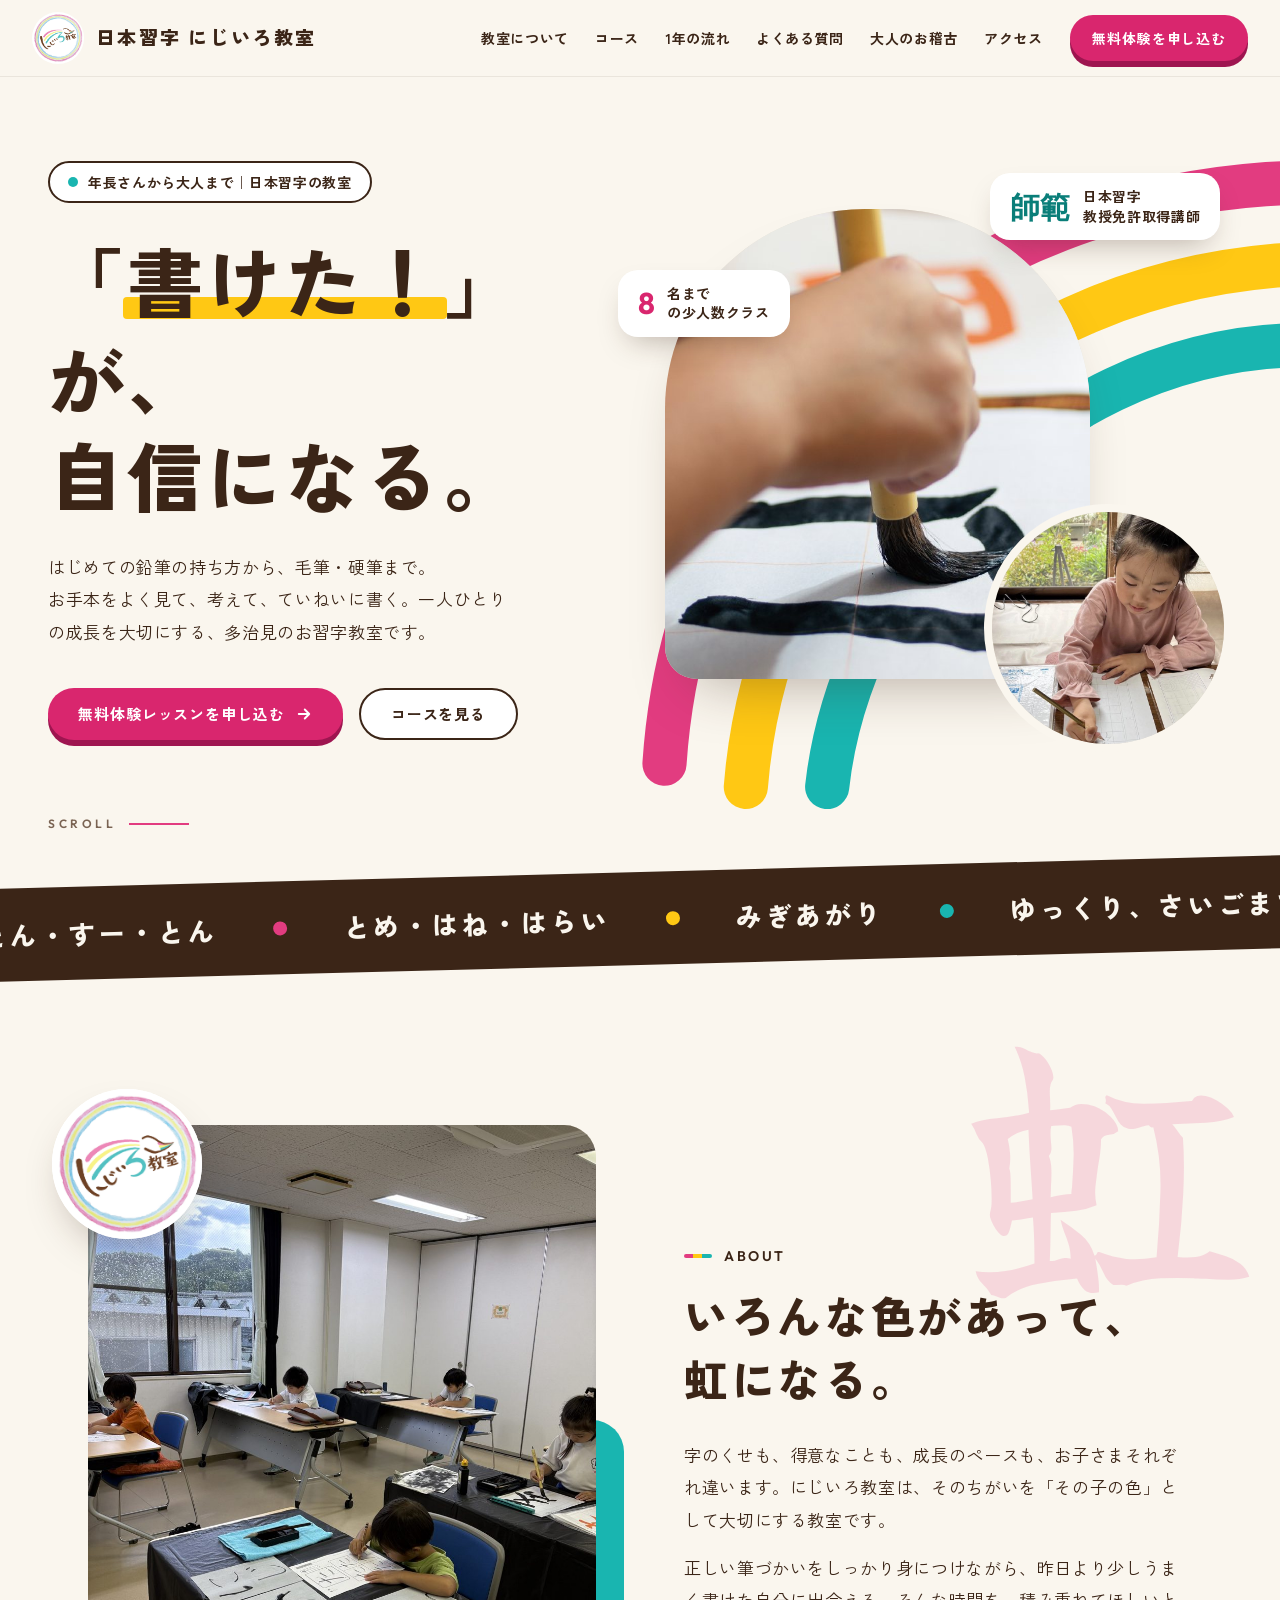
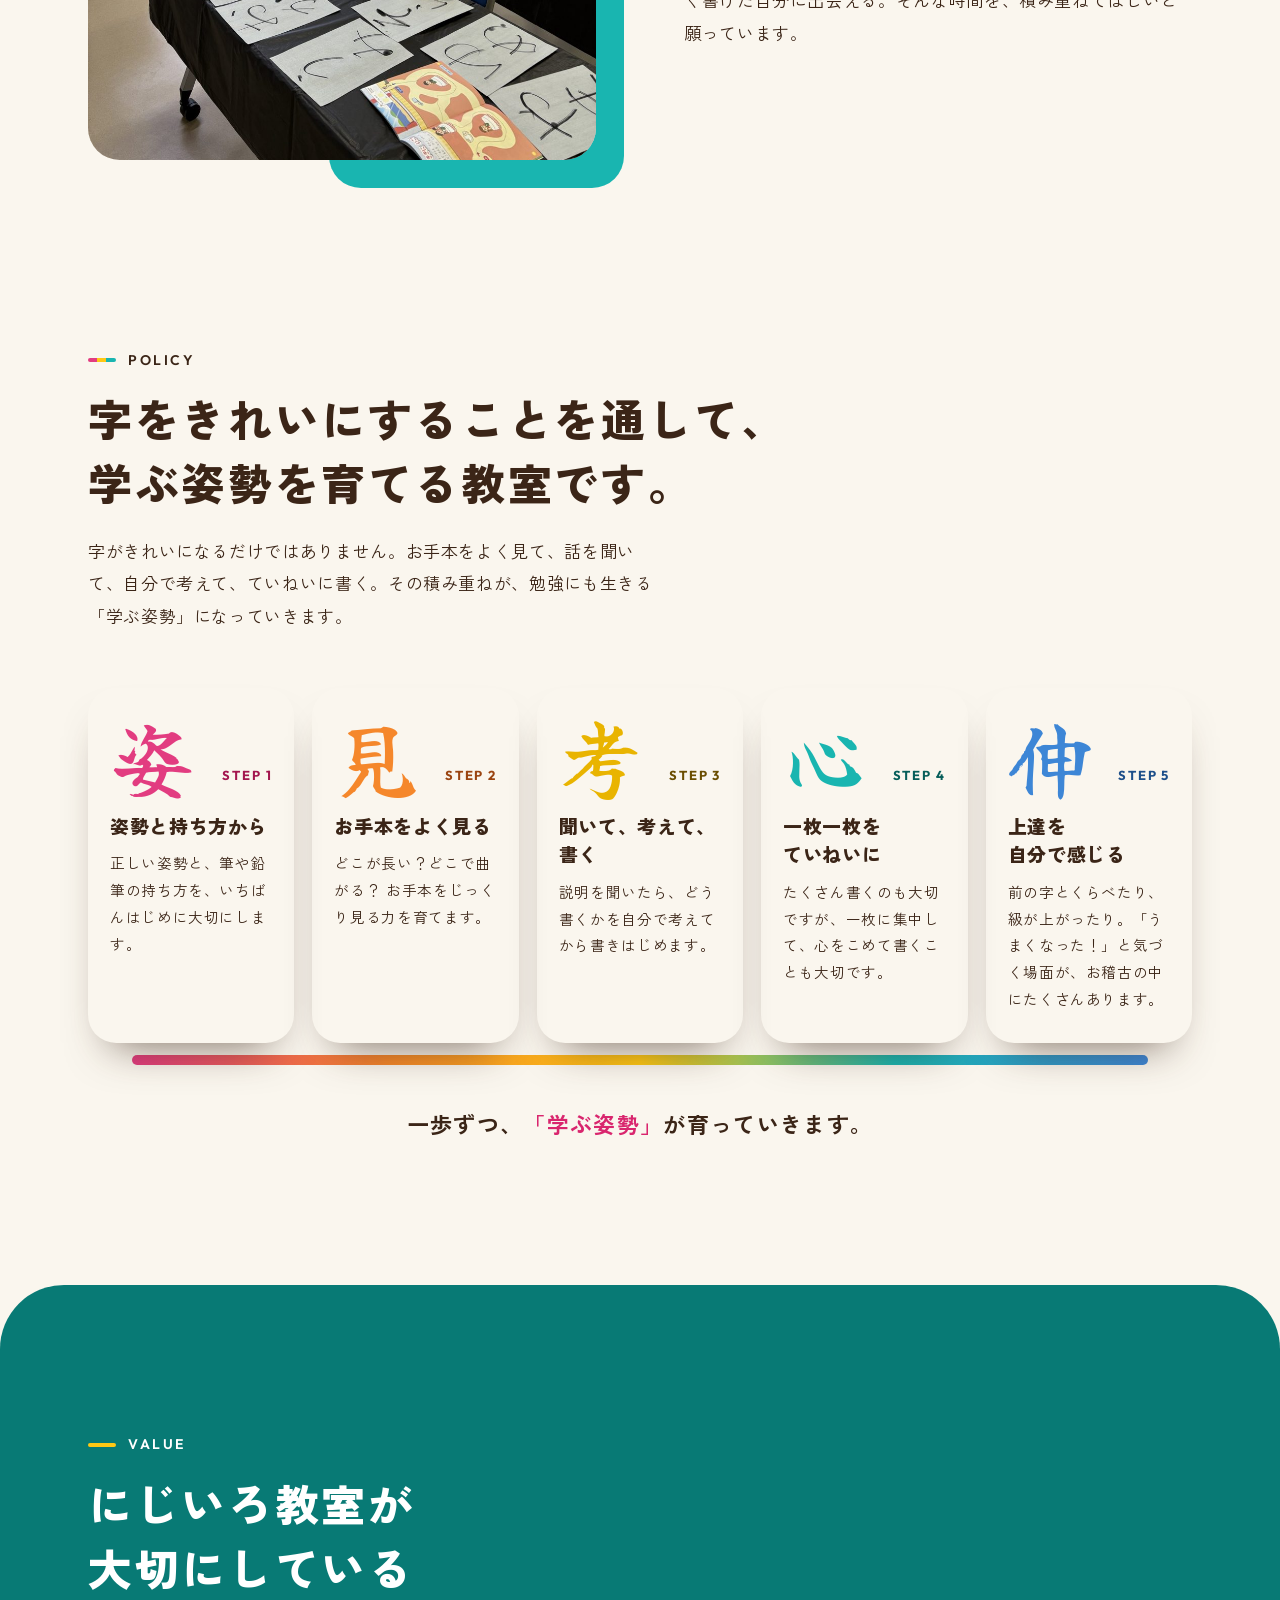
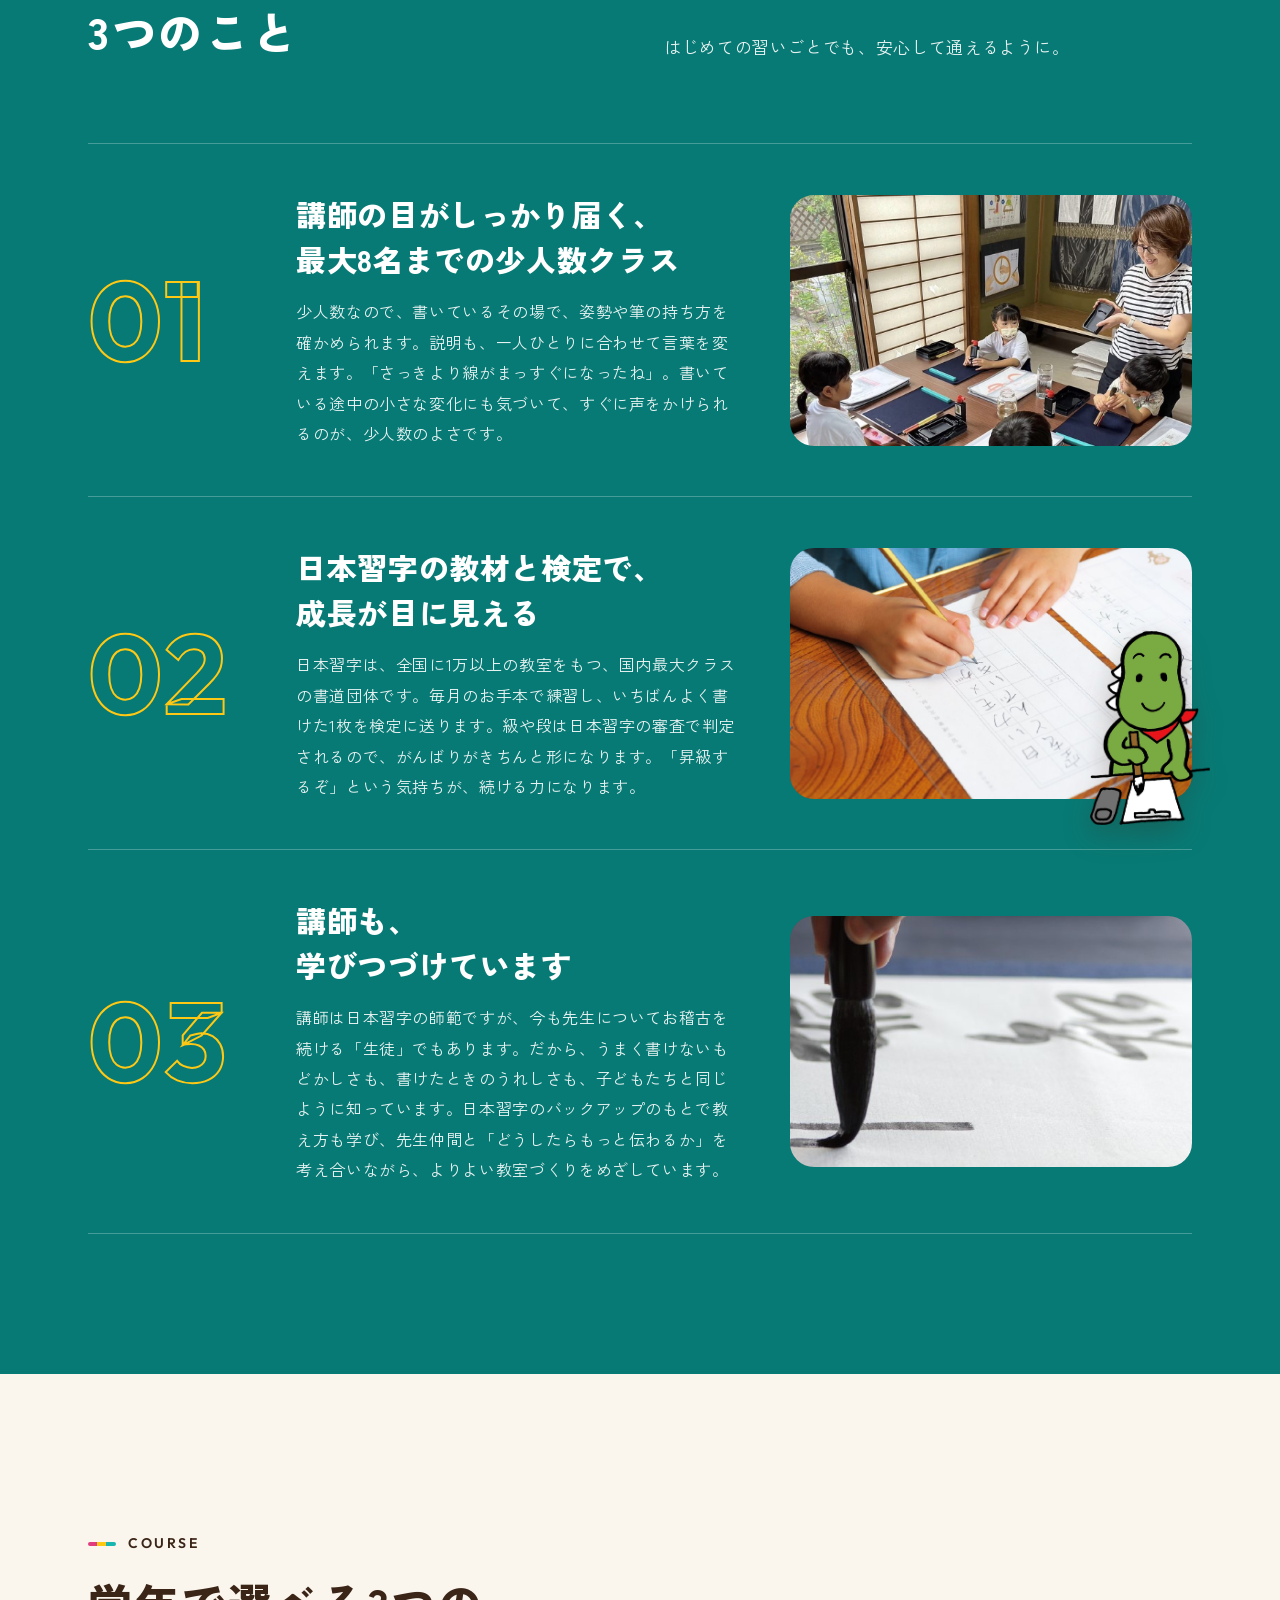
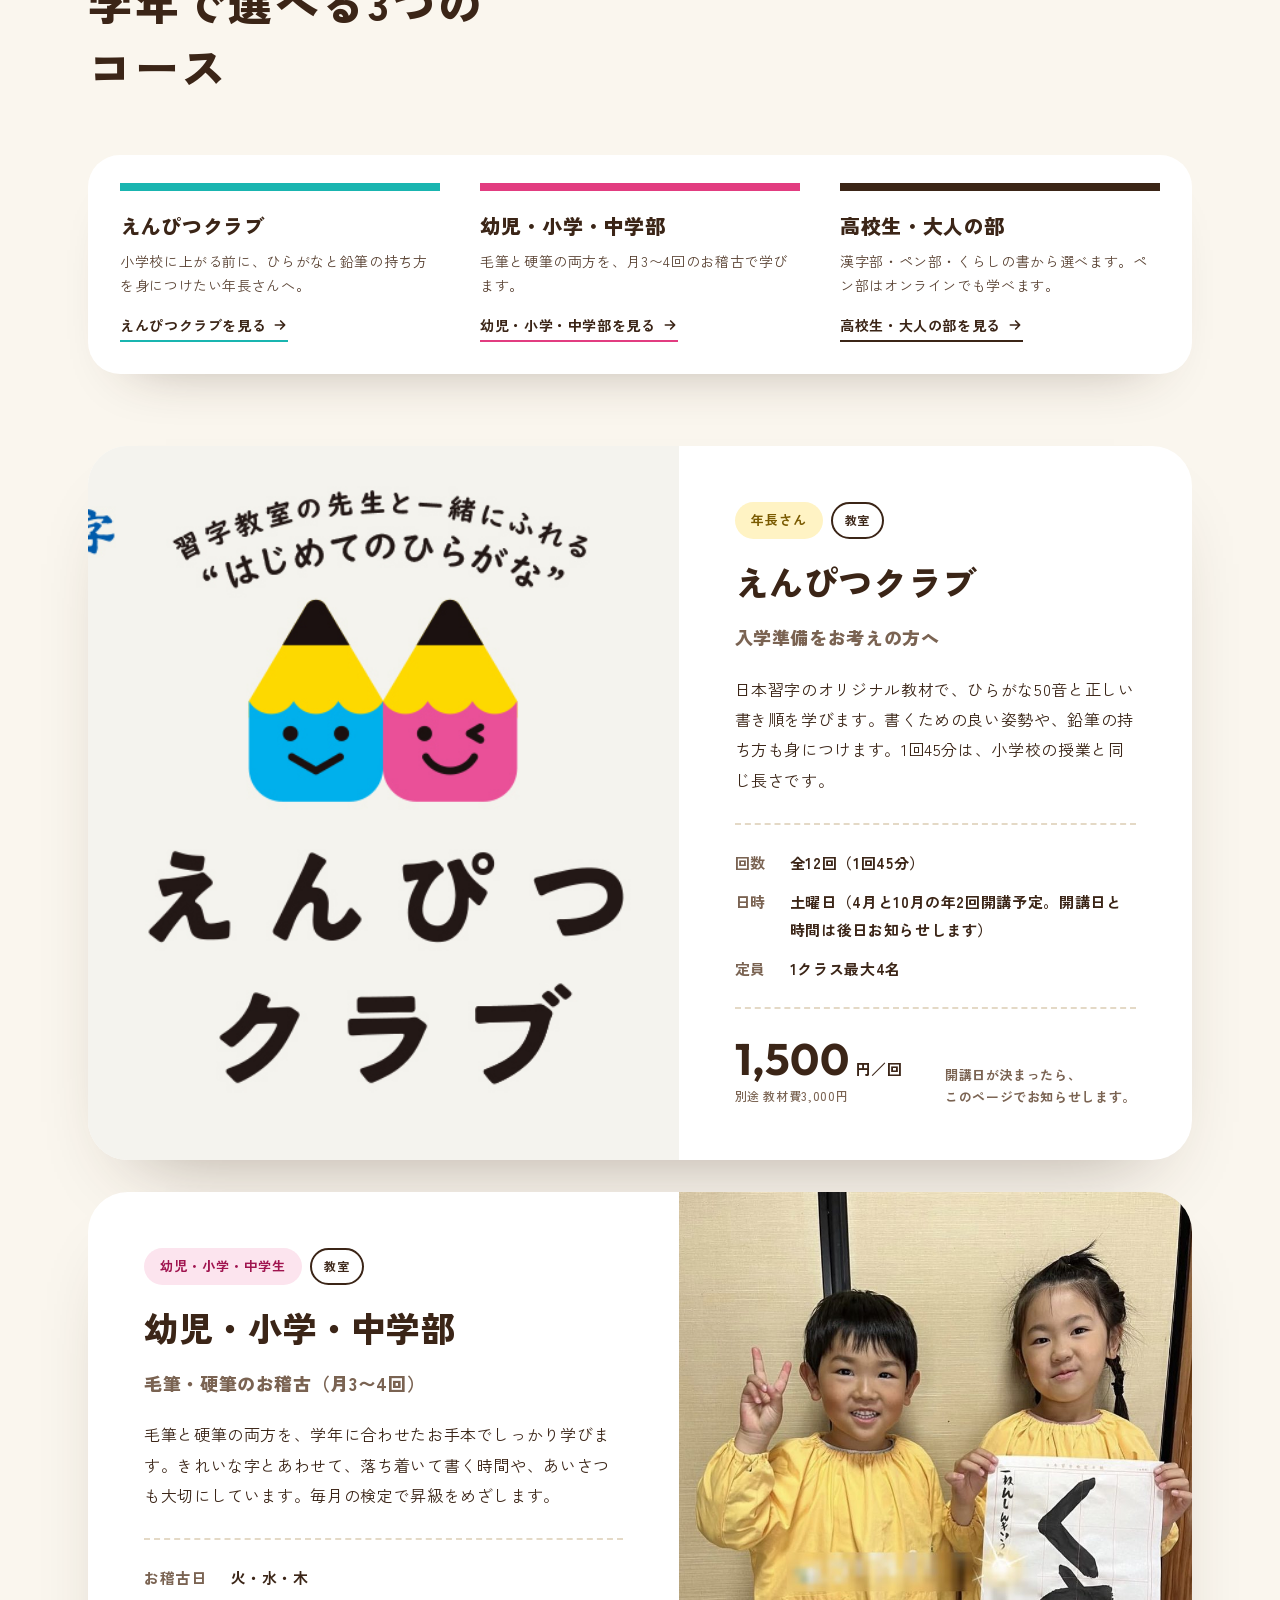
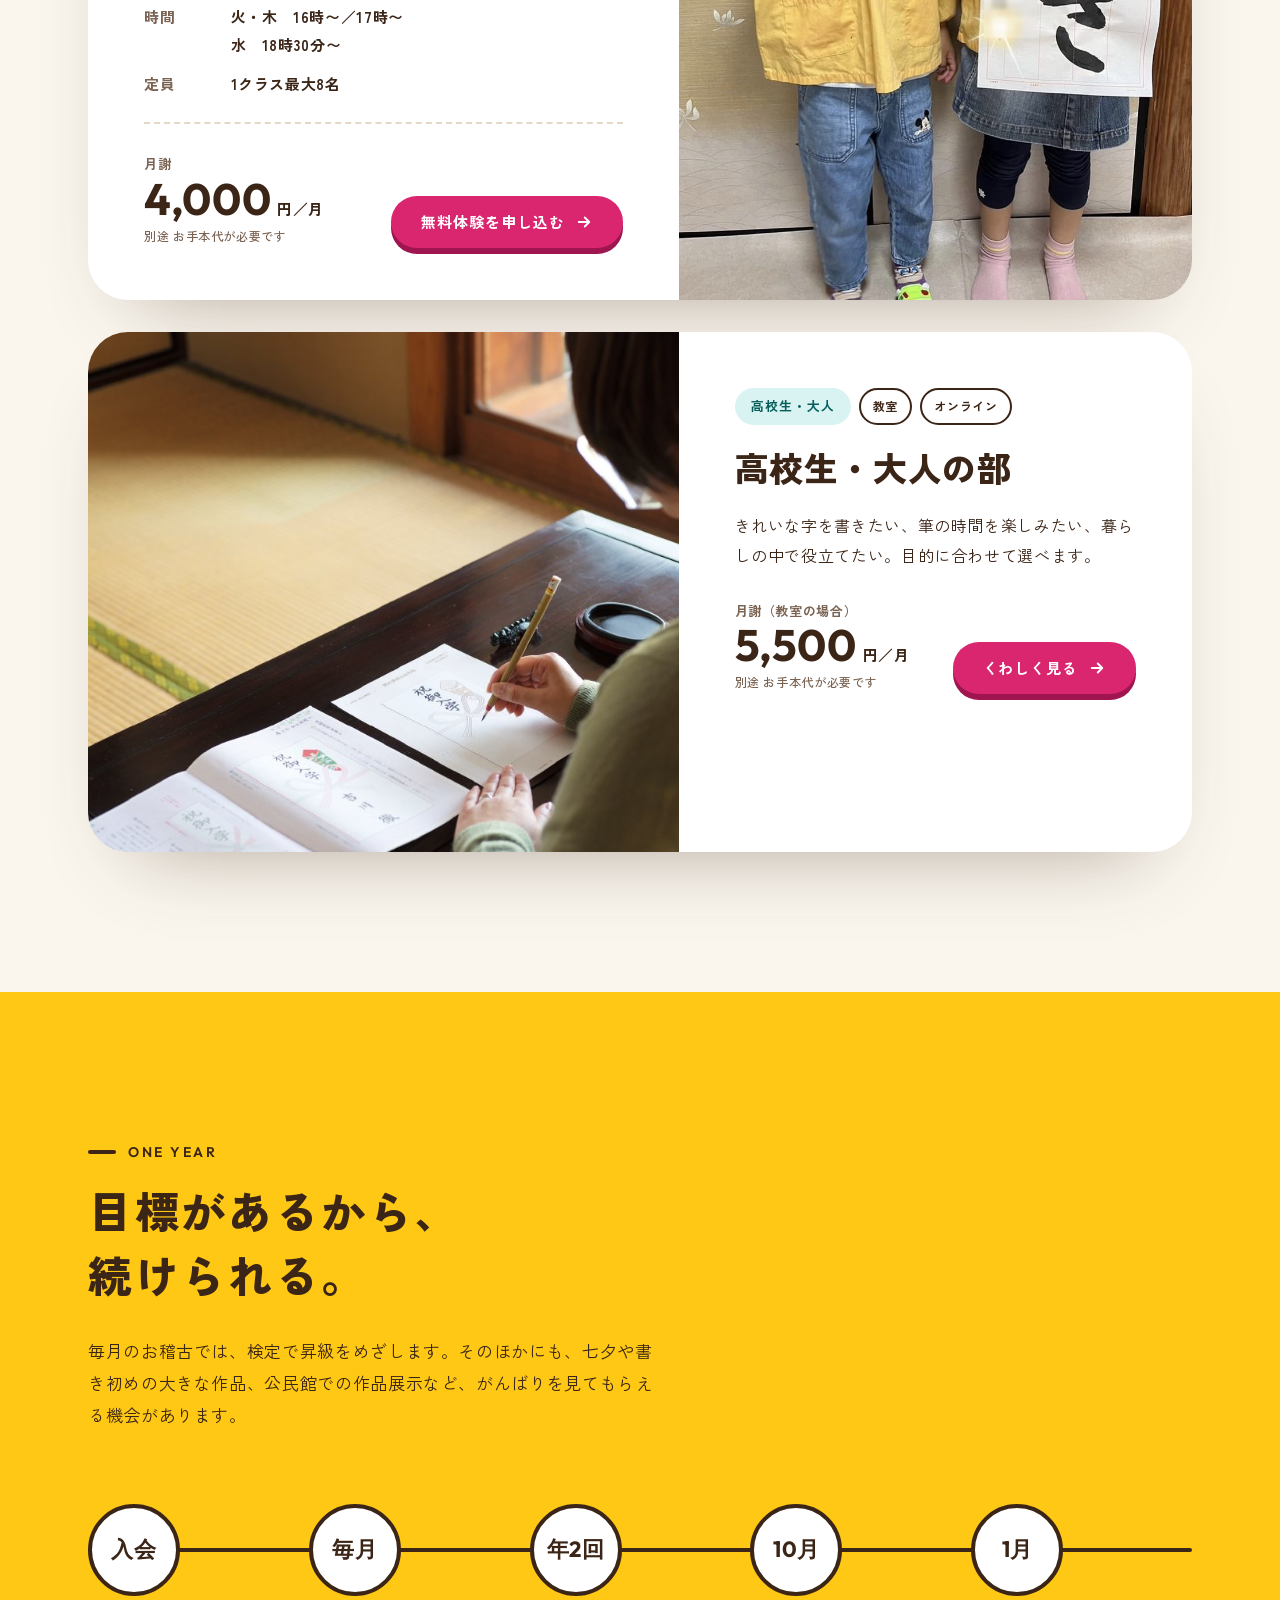
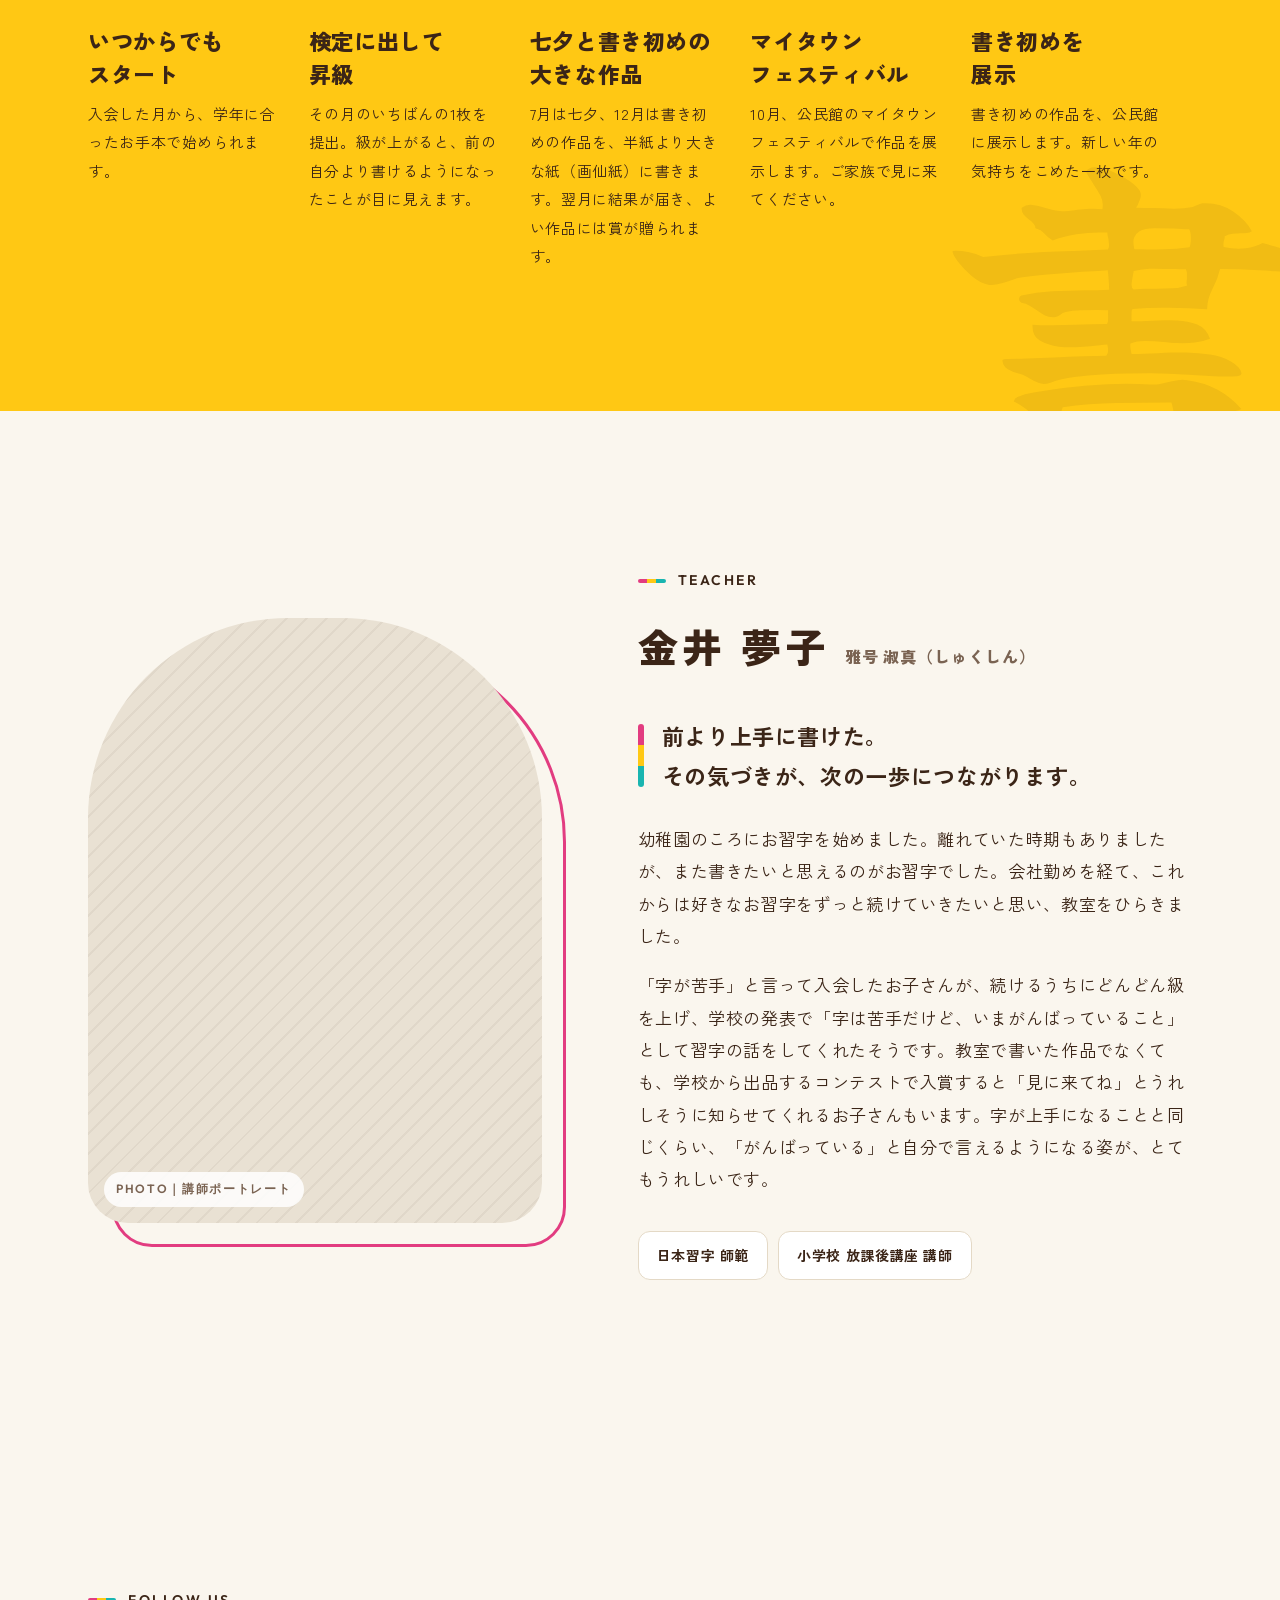
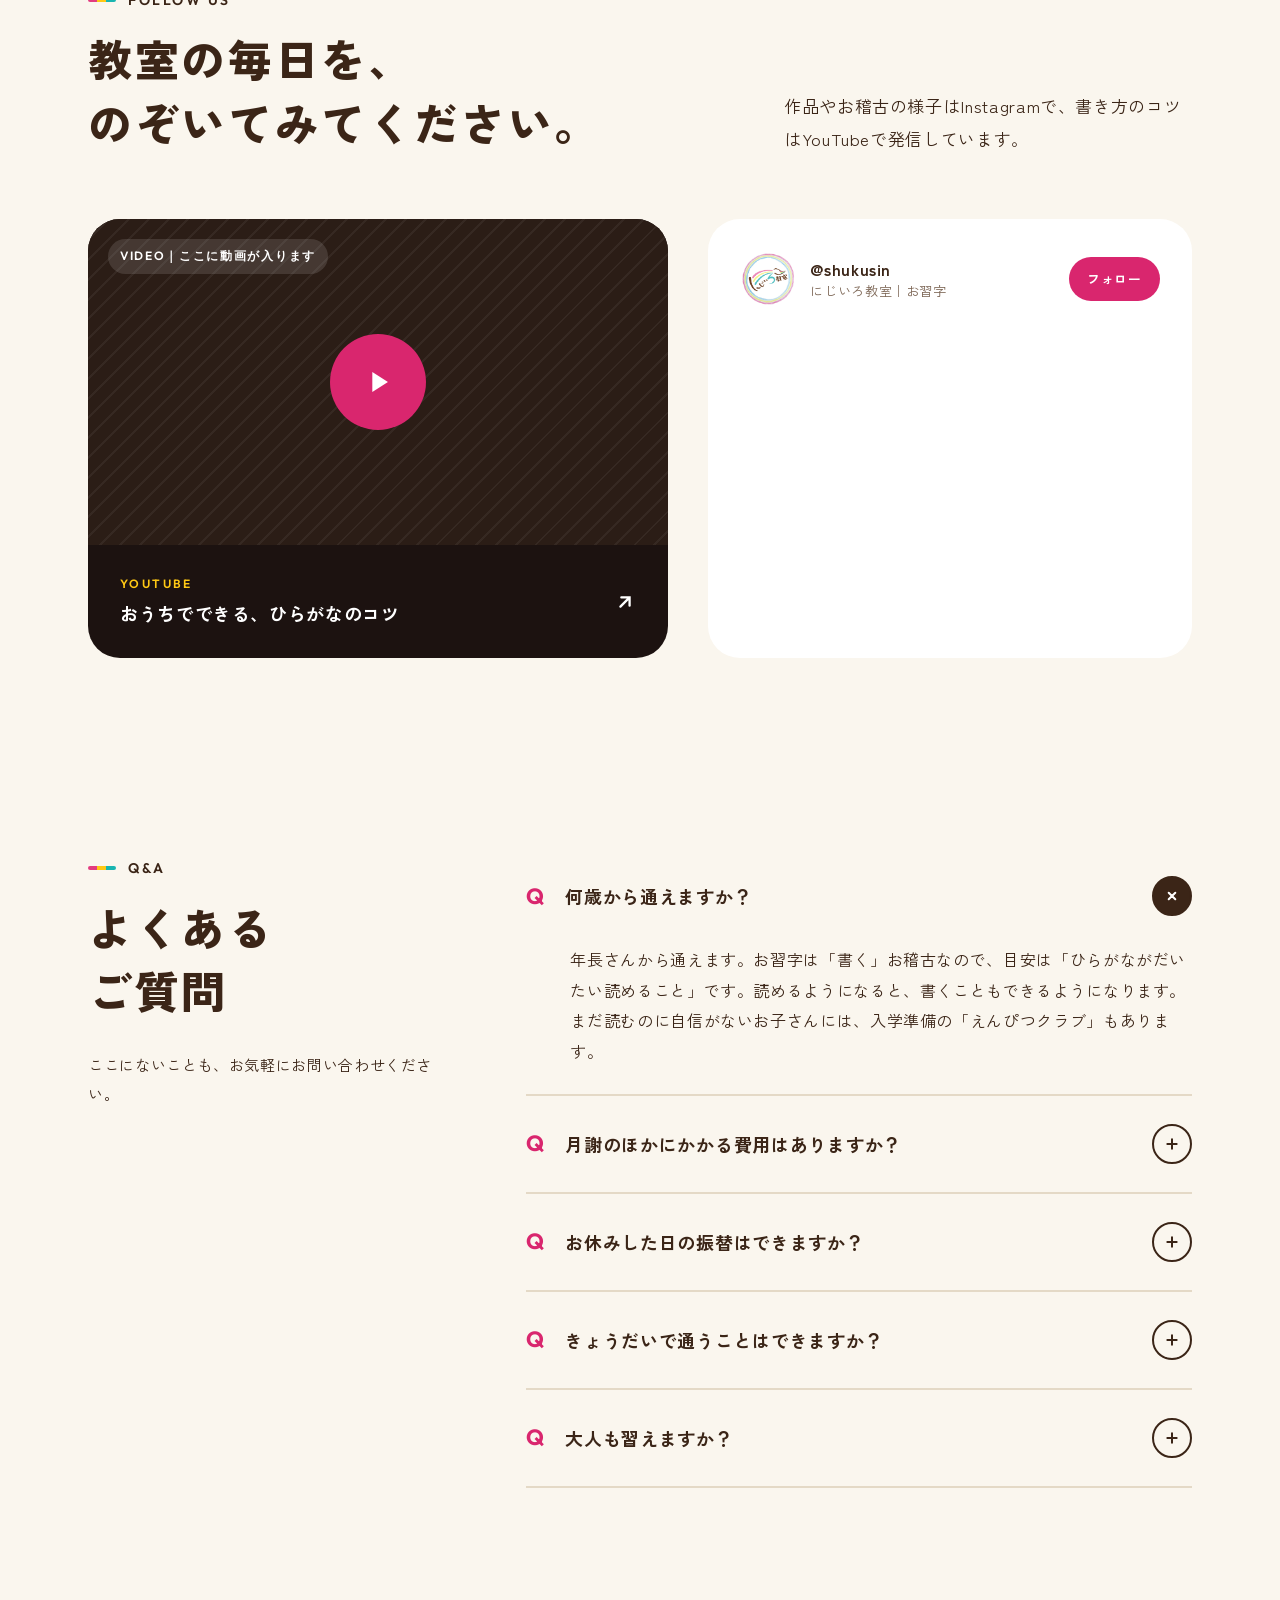
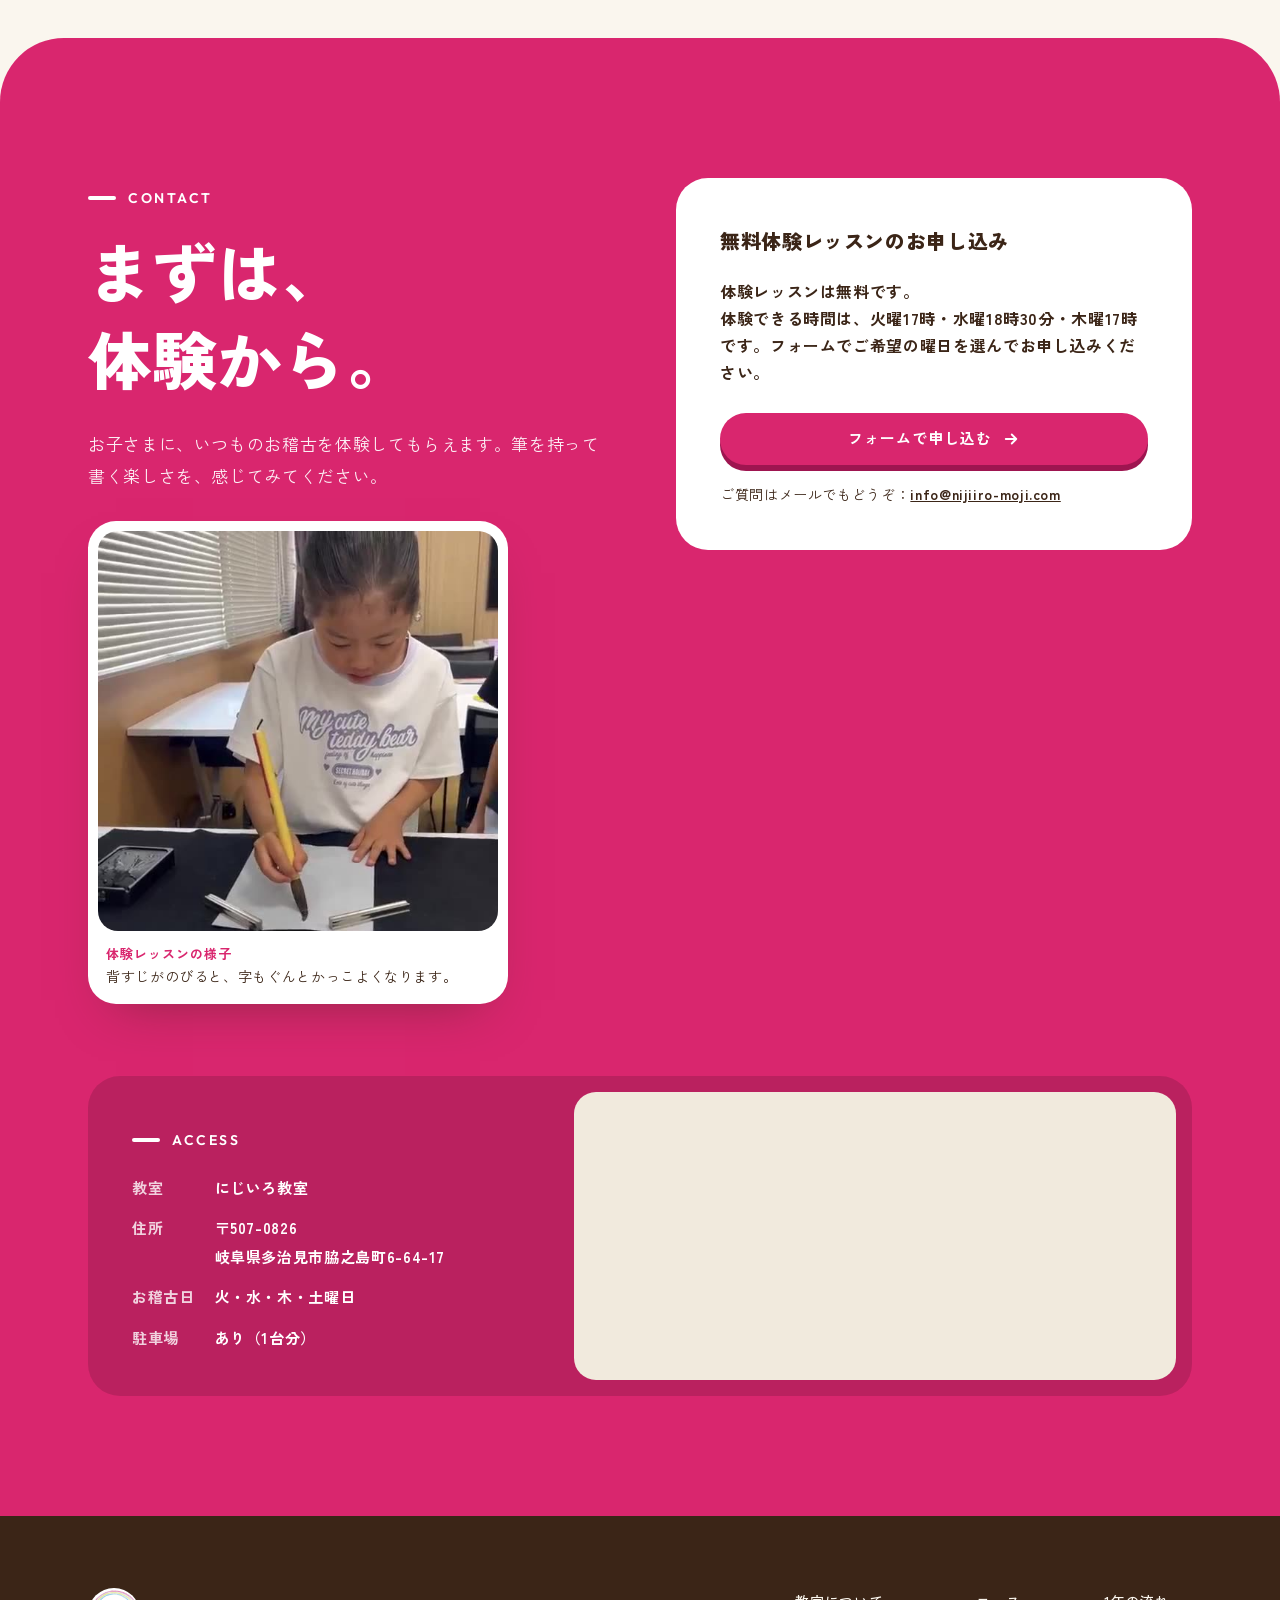
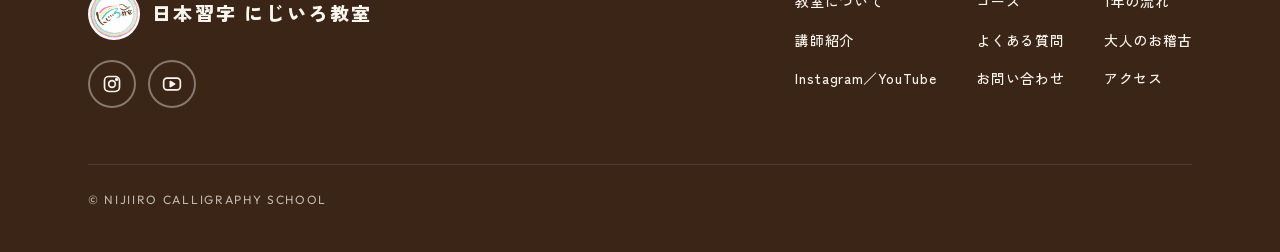
==== commit 32cc81c5: "トップ：子どもの部の時間・説明文、えんぴつクラブの日時、お知らせボタンを外す、STEP5と01の文 Co-Authored-By: Claude Opus 5.5 <noreply@anthropic" ====
--- a/index.html
+++ b/index.html
@@ -3,13 +3,13 @@
 <head>
 <meta charset="utf-8">
 <meta name="viewport" content="width=device-width, initial-scale=1">
-<title>多治見市の習字教室｜日本習字 にじいろ教室</title>
-<meta name="description" content="岐阜県多治見市のお習字教室「日本習字 にじいろ教室」。年長さんから中学生、大人まで。最大8名までの少人数クラスで、日本習字の教材を使って毛筆・硬筆を学べます。">
+<title>多治見市の習字・書道教室｜日本習字 にじいろ教室</title>
+<meta name="description" content="岐阜県多治見市のお習字・書道教室「日本習字 にじいろ教室」。年長さんから中学生、大人まで。最大8名までの少人数クラスで、日本習字の教材を使って毛筆・硬筆を学べます。">
 <script type="application/ld+json">{"@context": "https://schema.org", "@type": "LocalBusiness", "name": "日本習字 にじいろ教室", "description": "岐阜県多治見市のお習字教室。年長さんから大人まで、日本習字の教材で毛筆・硬筆を学べます。", "url": "https://nijiiro-moji.com/", "image": "https://nijiiro-moji.com/logo.jpg", "email": "info@nijiiro-moji.com", "address": {"@type": "PostalAddress", "postalCode": "507-0826", "addressRegion": "岐阜県", "addressLocality": "多治見市", "streetAddress": "脇之島町6-64-17", "addressCountry": "JP"}, "areaServed": "多治見市", "sameAs": ["https://www.instagram.com/shukusin/", "https://www.youtube.com/@nijiiro-moji", "https://maps.google.com/?cid=4693025129536396576"]}</script>
 <link rel="canonical" href="https://nijiiro-moji.com/">
 <meta property="og:type" content="website">
 <meta property="og:site_name" content="日本習字 にじいろ教室">
-<meta property="og:title" content="多治見市の習字教室｜日本習字 にじいろ教室">
+<meta property="og:title" content="多治見市の習字・書道教室｜日本習字 にじいろ教室">
 <meta property="og:description" content="年長さんから中学生、大人まで。最大8名までの少人数クラスで、日本習字の教材を使って毛筆・硬筆を学べます。">
 <meta property="og:url" content="https://nijiiro-moji.com/">
 <meta property="og:image" content="https://nijiiro-moji.com/img/hero-girl.jpg">
@@ -137,7 +137,7 @@
       <li class="pcard rv" style="--pc: #3D86D6">
         <div class="ptop"><span class="pkanji" style="color: #3D86D6" aria-hidden="true">伸</span><span class="pnum" style="color: #1D4F8A">STEP 5</span></div>
         <h3 style="color: #3B2517">上達を<wbr>自分で感じる</h3>
-        <p>前の字とくらべたり、級が上がったり。「うまくなった！」を子ども自身が感じられるようにします。</p>
+        <p>前の字とくらべたり、級が上がったり。「うまくなった！」と気づく場面が、お稽古の中にたくさんあります。</p>
       </li>
     </ol>
     <p class="pfoot rv">一歩ずつ、<wbr><b>「学ぶ姿勢」</b>が<wbr>育っていきます。</p>
@@ -159,7 +159,7 @@
         <div class="rnum" data-n="01">01</div>
         <div>
           <h3>講師の目がしっかり届く、<br>最大8名までの少人数クラス</h3>
-          <p style="margin-top: 14px">少人数なので、書いているその場で、姿勢や筆の持ち方を確かめられます。説明も、お子さんの分かり方に合わせて言葉を変えます。「さっきより線がまっすぐになったね」。書いている途中の小さな変化にも気づいて、すぐに声をかけられるのが、少人数のよさです。</p>
+          <p style="margin-top: 14px">少人数なので、書いているその場で、姿勢や筆の持ち方を確かめられます。説明も、一人ひとりに合わせて言葉を変えます。「さっきより線がまっすぐになったね」。書いている途中の小さな変化にも気づいて、すぐに声をかけられるのが、少人数のよさです。</p>
         </div>
         <div class="ph rph"><img src="img/shido.jpg" alt="硯の使い方を説明する講師と、聞いている子どもたち" loading="lazy"></div>
       </div>
@@ -209,12 +209,13 @@
         <p>日本習字のオリジナル教材で、ひらがな50音と正しい書き順を学びます。書くための良い姿勢や、鉛筆の持ち方も身につけます。1回45分は、小学校の授業と同じ長さです。</p>
         <dl class="spec">
           <dt>回数</dt><dd>全12回（1回45分）</dd>
-          <dt>日時</dt><dd>土曜日（開講日は後日お知らせします）</dd>
+          <dt>日時</dt><dd>土曜日（4月と10月の年2回開講予定。開講日と時間は後日お知らせします）</dd>
           <dt>定員</dt><dd>1クラス最大4名</dd>
         </dl>
         <div style="display: flex; align-items: flex-end; justify-content: space-between; gap: 20px; margin-top: 28px; flex-wrap: wrap">
           <div><div class="price">1,500<small>円／回</small></div><div style="font-size: 12px; font-weight: 500; color: #7A6352; margin-top: 4px">別途 教材費3,000円</div></div>
-          <a class="btn btn-p" href="https://docs.google.com/forms/d/e/1FAIpQLSeHmn3IIDygtfcBM5D4LJi93gt5U7QDt638oRFfFzWC3FKeLg/viewform" target="_blank" rel="noopener">開講のお知らせを受け取る<svg width="18" height="18" viewBox="0 0 24 24" fill="none" stroke="currentColor" stroke-width="2.5" stroke-linecap="round" stroke-linejoin="round" aria-hidden="true"><path d="M5 12h14M13 6l6 6-6 6"></path></svg></a>
+          <!-- 開講のお知らせフォームは一時停止（2026-11-27 ゆめこさんの指示）。元のリンク：https://docs.google.com/forms/d/e/1FAIpQLSeHmn3IIDygtfcBM5D4LJi93gt5U7QDt638oRFfFzWC3FKeLg/viewform -->
+          <p style="margin:0;font-size:13px;font-weight:700;line-height:1.7;color:#7A6352">開講日が決まったら、<br>このページでお知らせします。</p>
         </div>
       </div>
     </article>
@@ -224,10 +225,10 @@
       <div class="cbody">
         <div class="badges"><span class="tag" style="background: #FCE4EE; color: #A0144F">幼児・小学・中学生</span><span class="mode">教室</span></div>
         <h3>幼児・小学・中学部<br><span style="font-size: 18px; color: #7A6352">毛筆・硬筆のお稽古（月3〜4回）</span></h3>
-        <p>毛筆と硬筆の両方を、学年に合わせたお手本でしっかり学びます。きれいな字とあわせて、集中力やあいさつも身につきます。毎月の検定で昇級をめざします。</p>
+        <p>毛筆と硬筆の両方を、学年に合わせたお手本でしっかり学びます。きれいな字とあわせて、落ち着いて書く時間や、あいさつも大切にしています。毎月の検定で昇級をめざします。</p>
         <dl class="spec">
           <dt>お稽古日</dt><dd>火・水・木</dd>
-          <dt>時間</dt><dd>16時から</dd>
+          <dt>時間</dt><dd>火・木　16時〜／17時〜<br>水　18時30分〜</dd>
           <dt>定員</dt><dd>1クラス最大8名</dd>
         </dl>
         <div style="display: flex; align-items: flex-end; justify-content: space-between; gap: 20px; margin-top: 28px; flex-wrap: wrap">
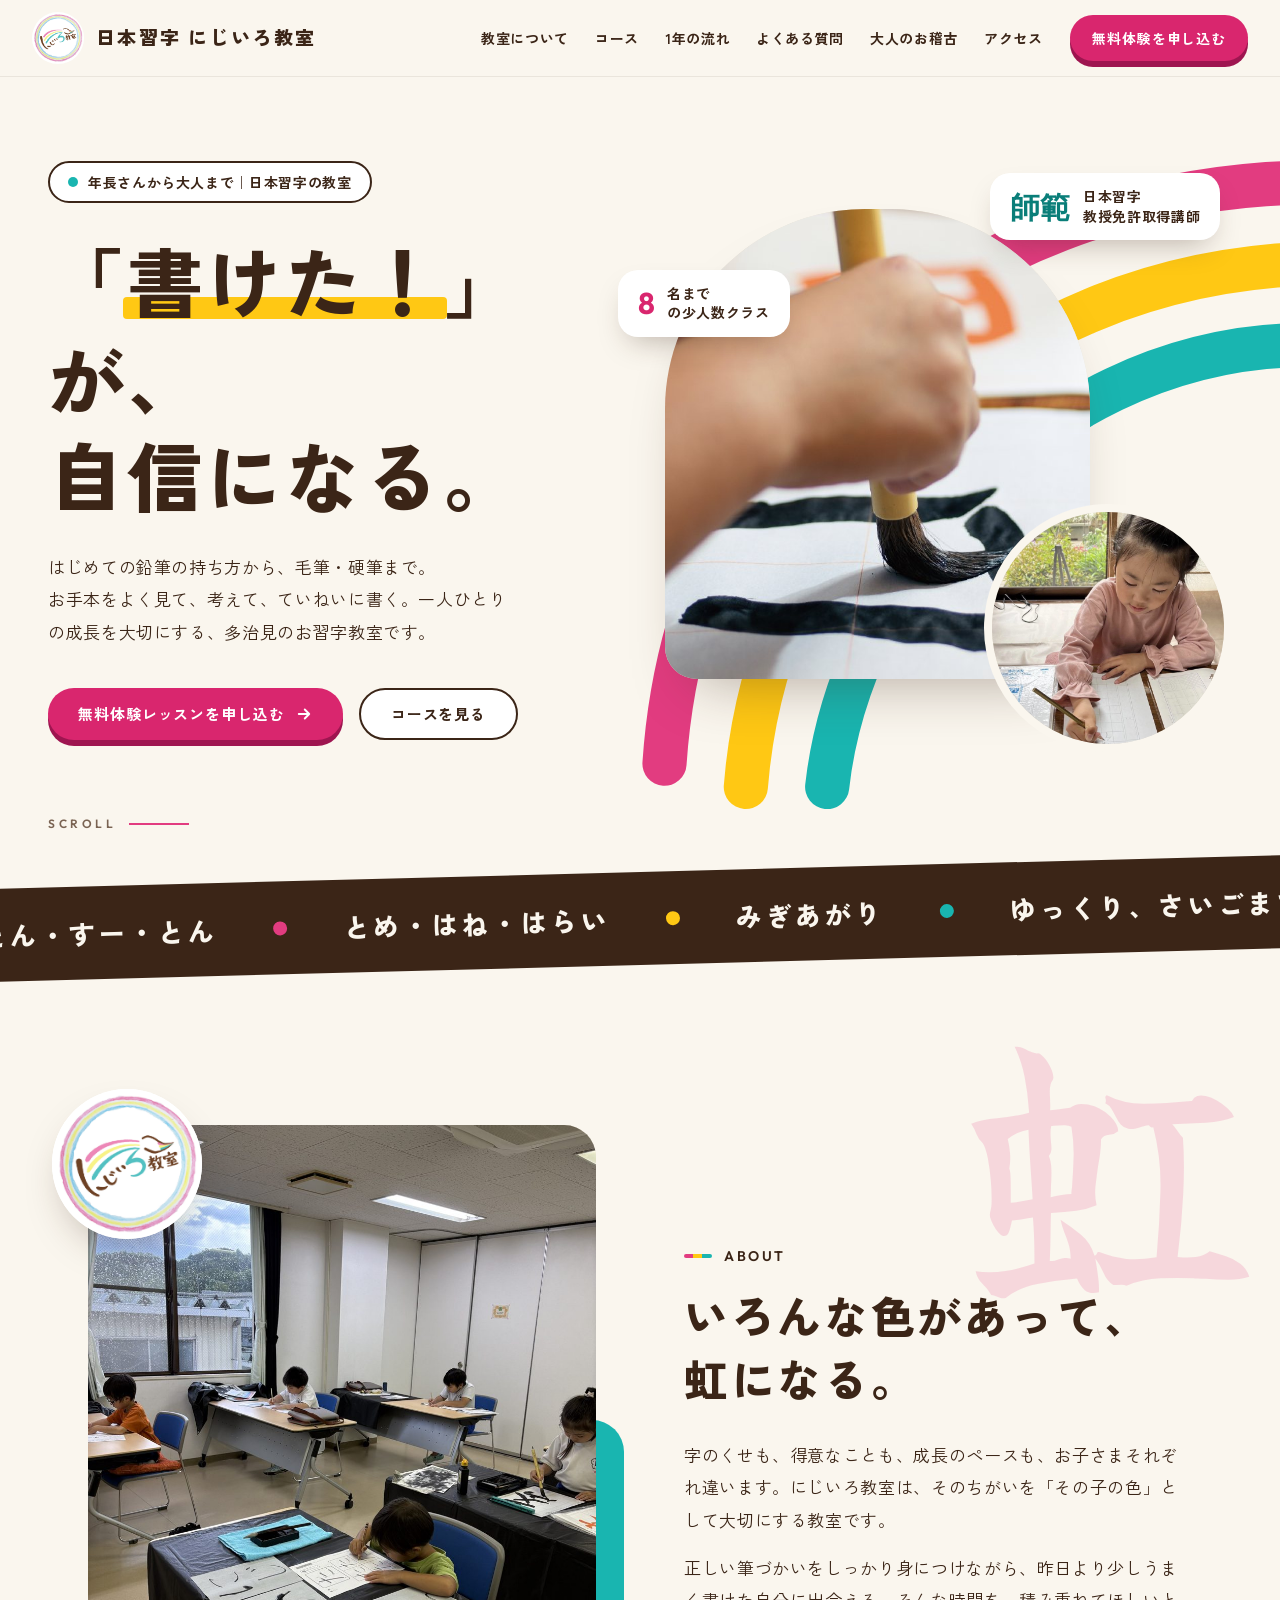
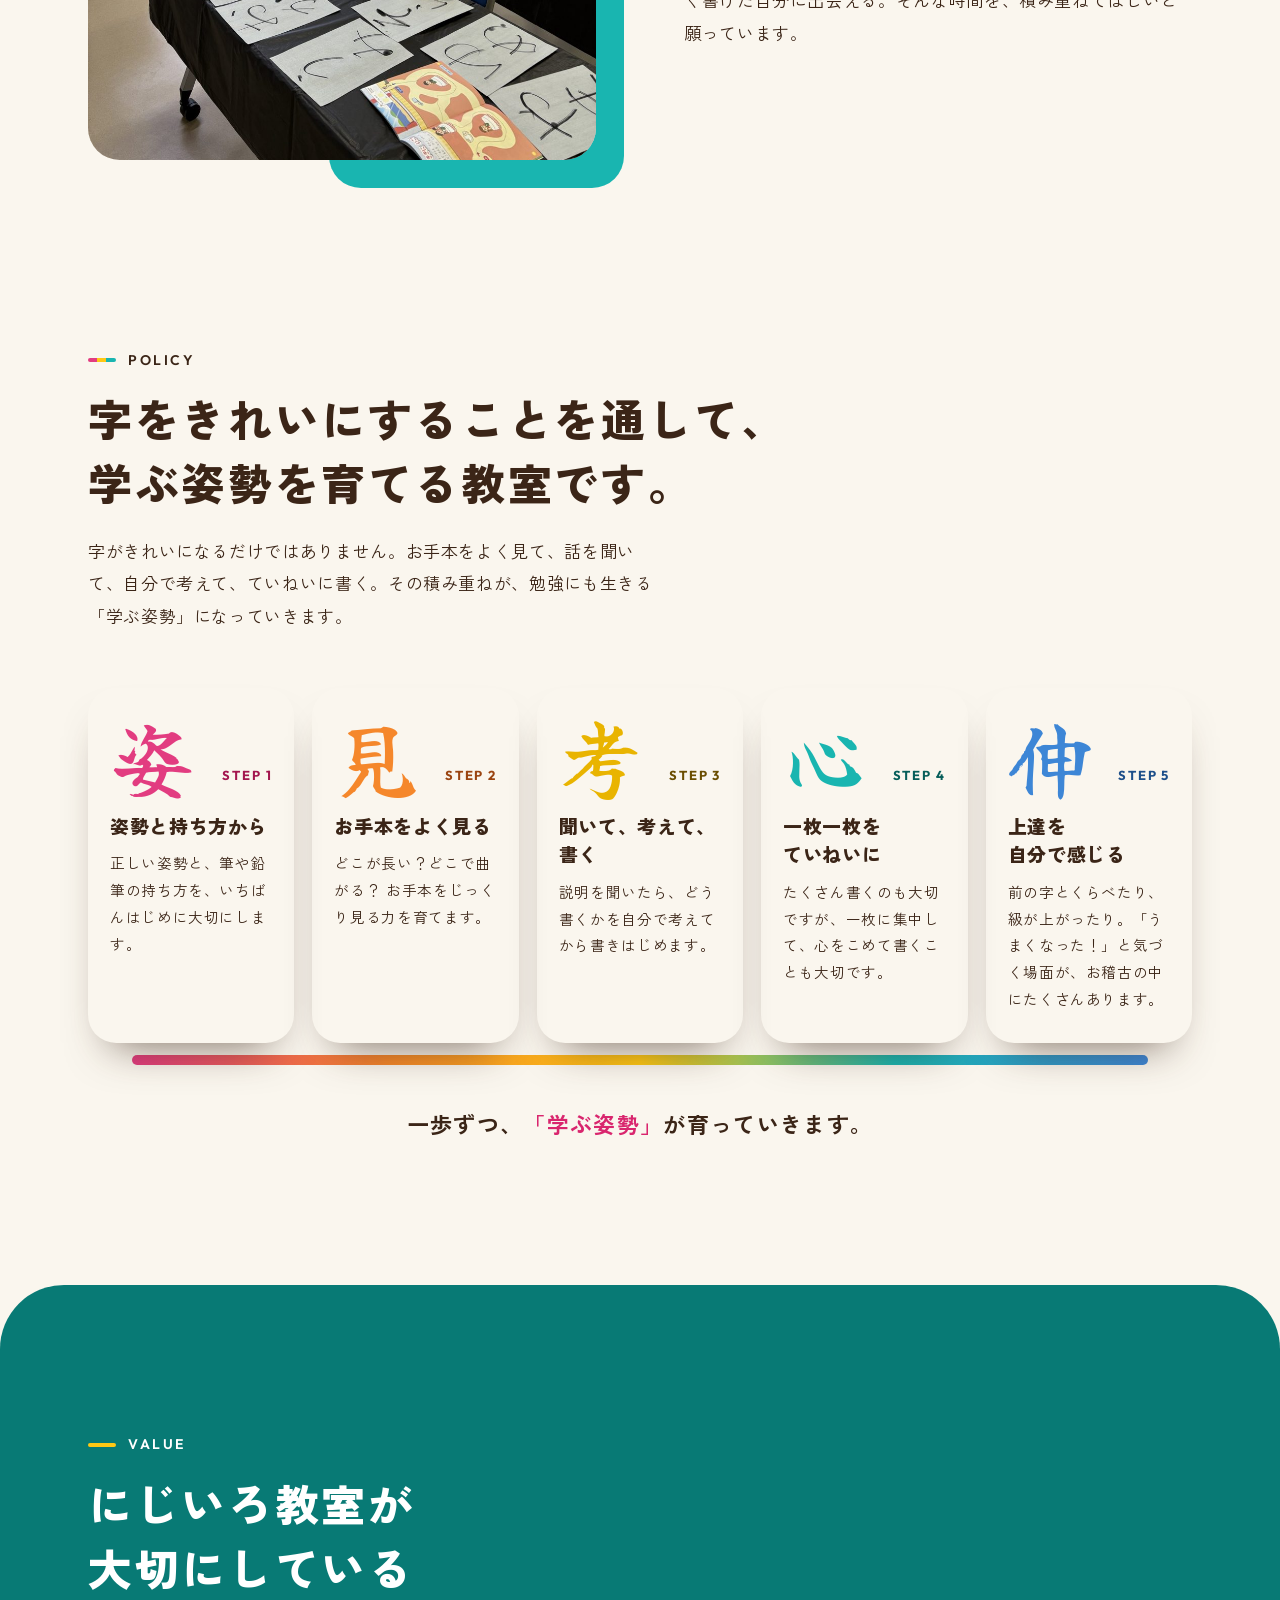
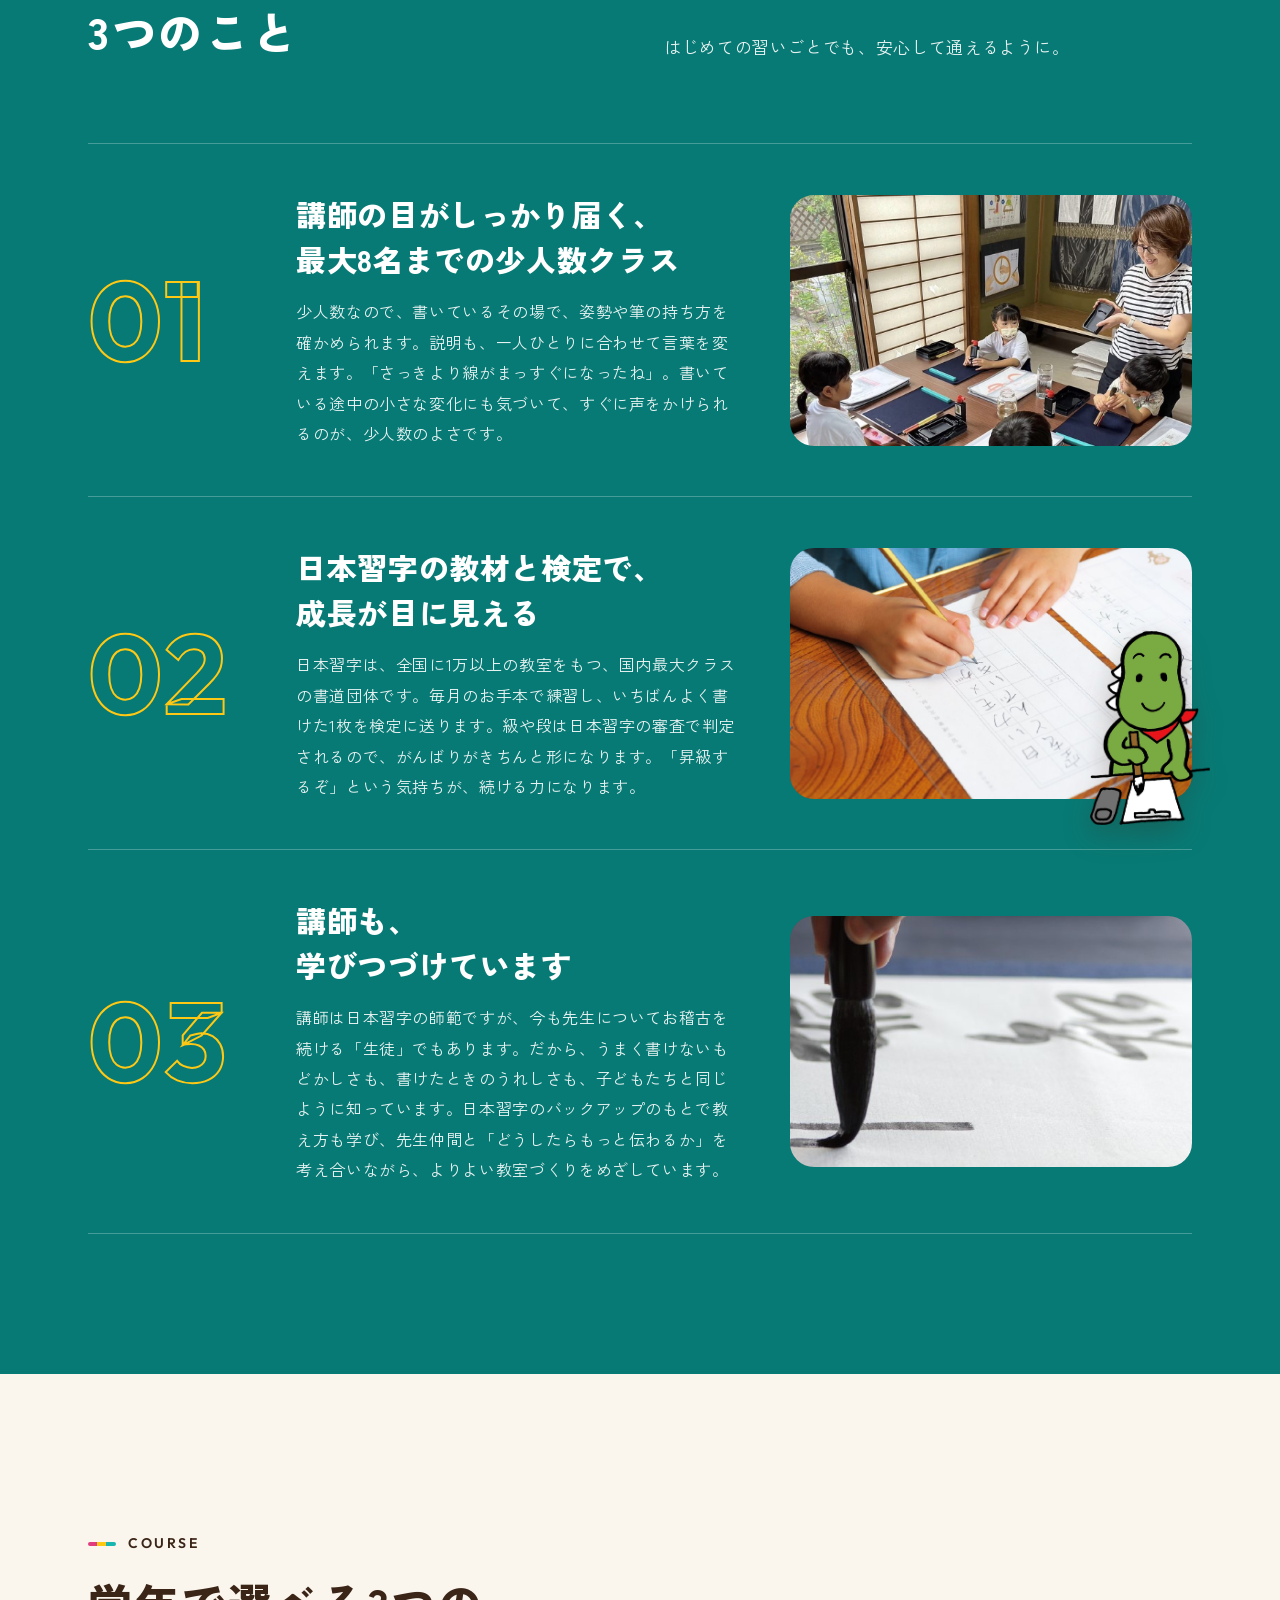
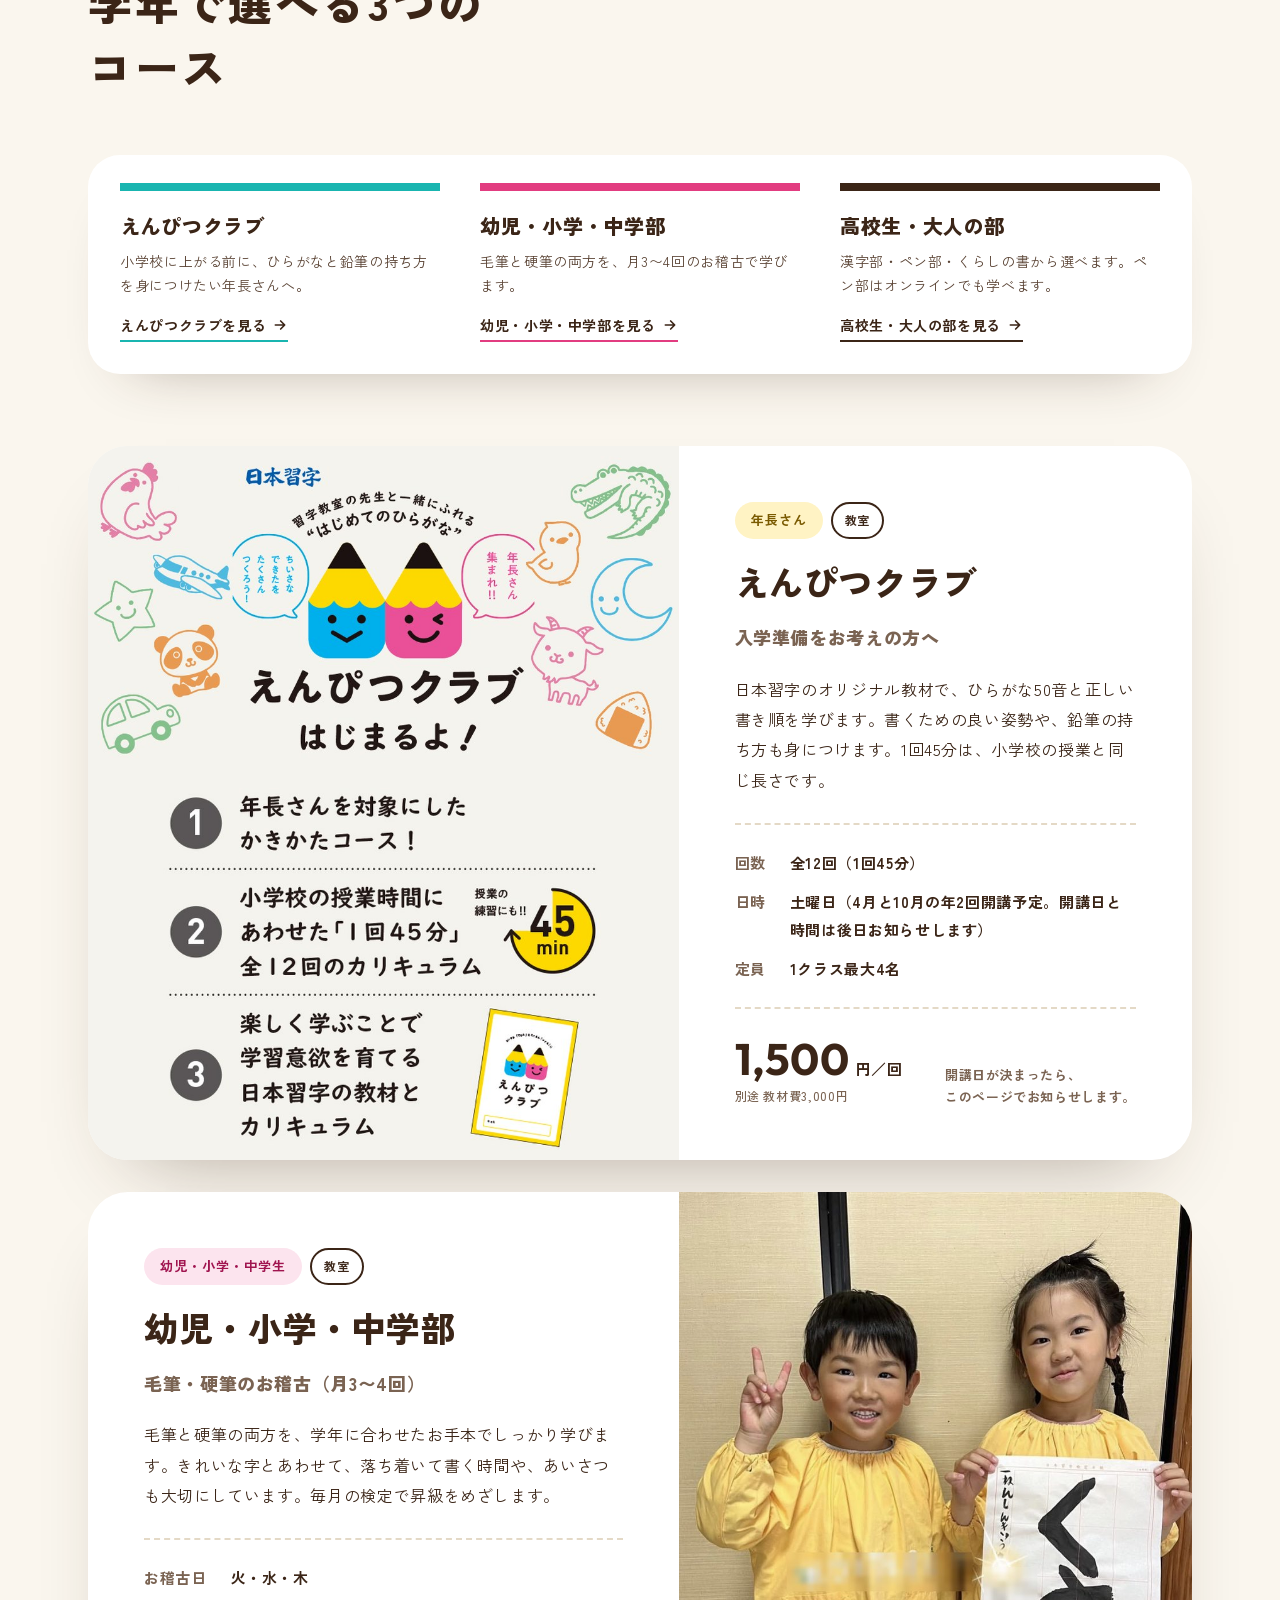
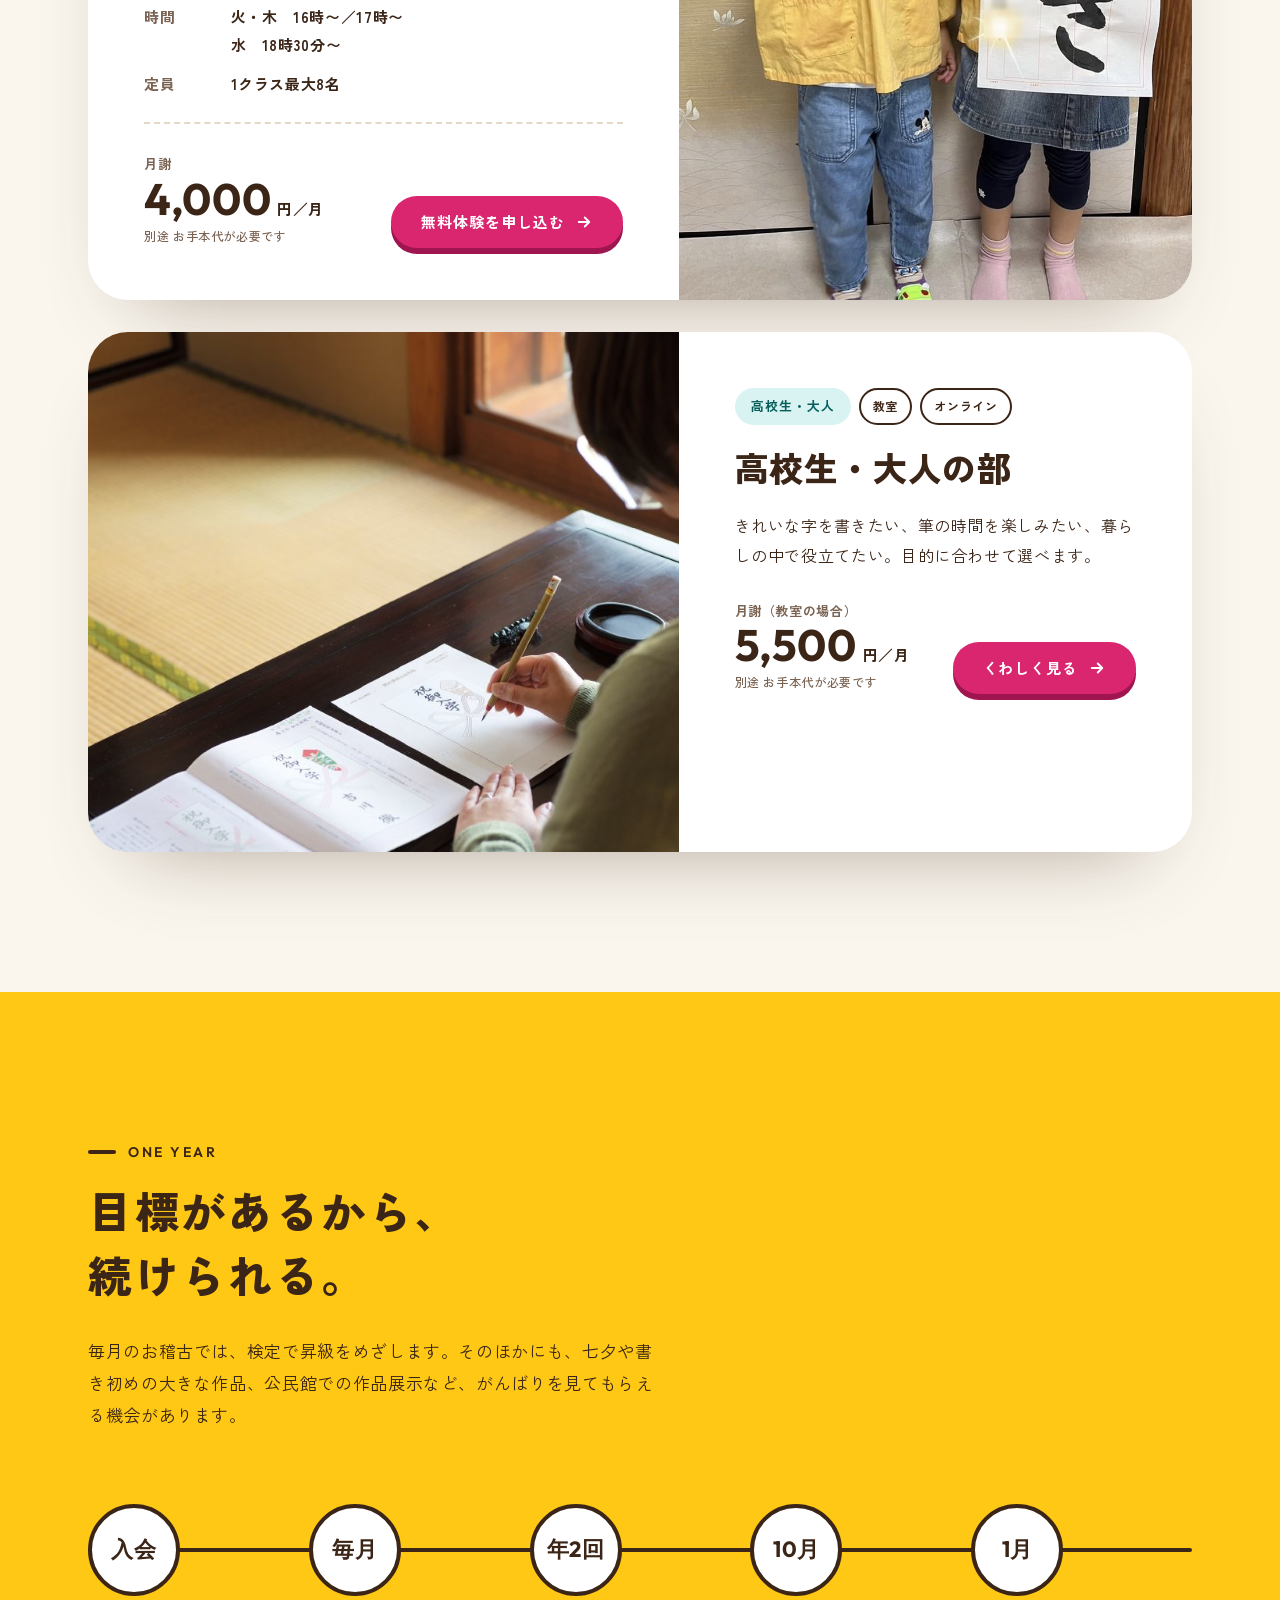
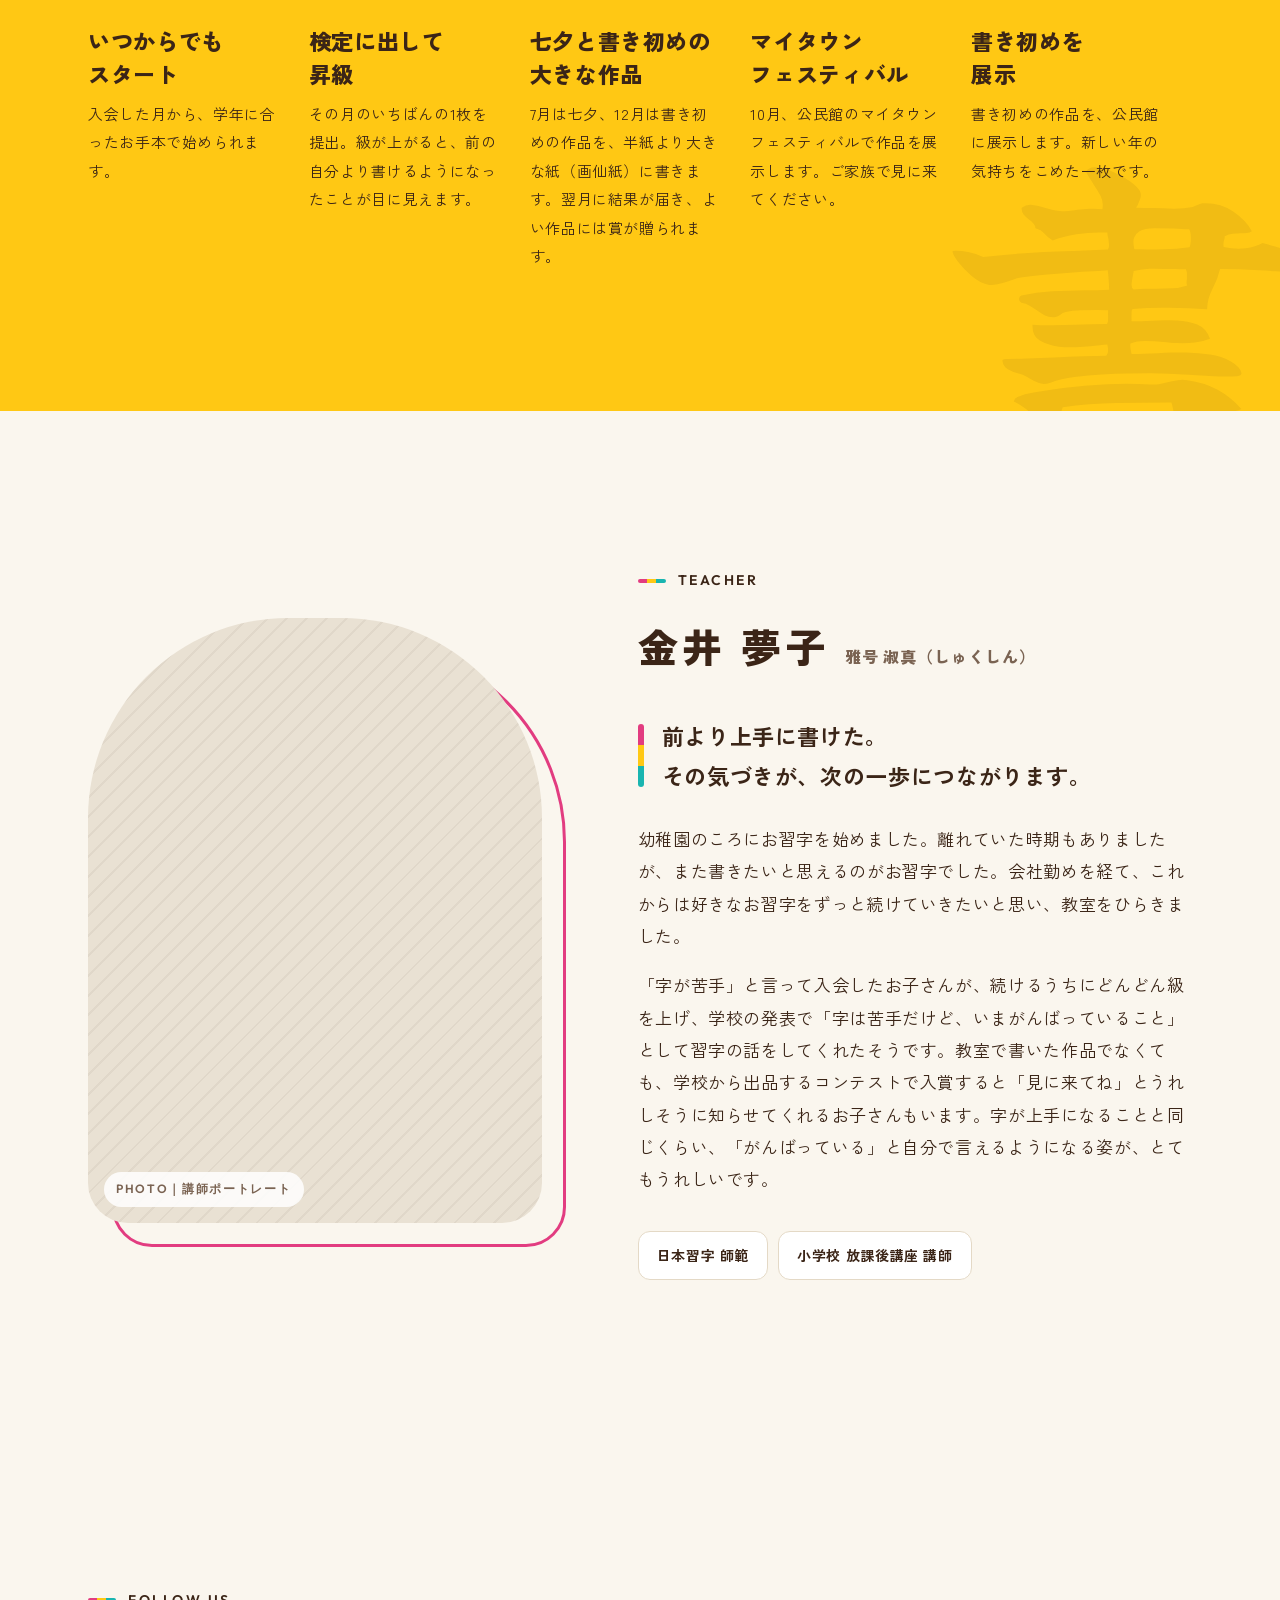
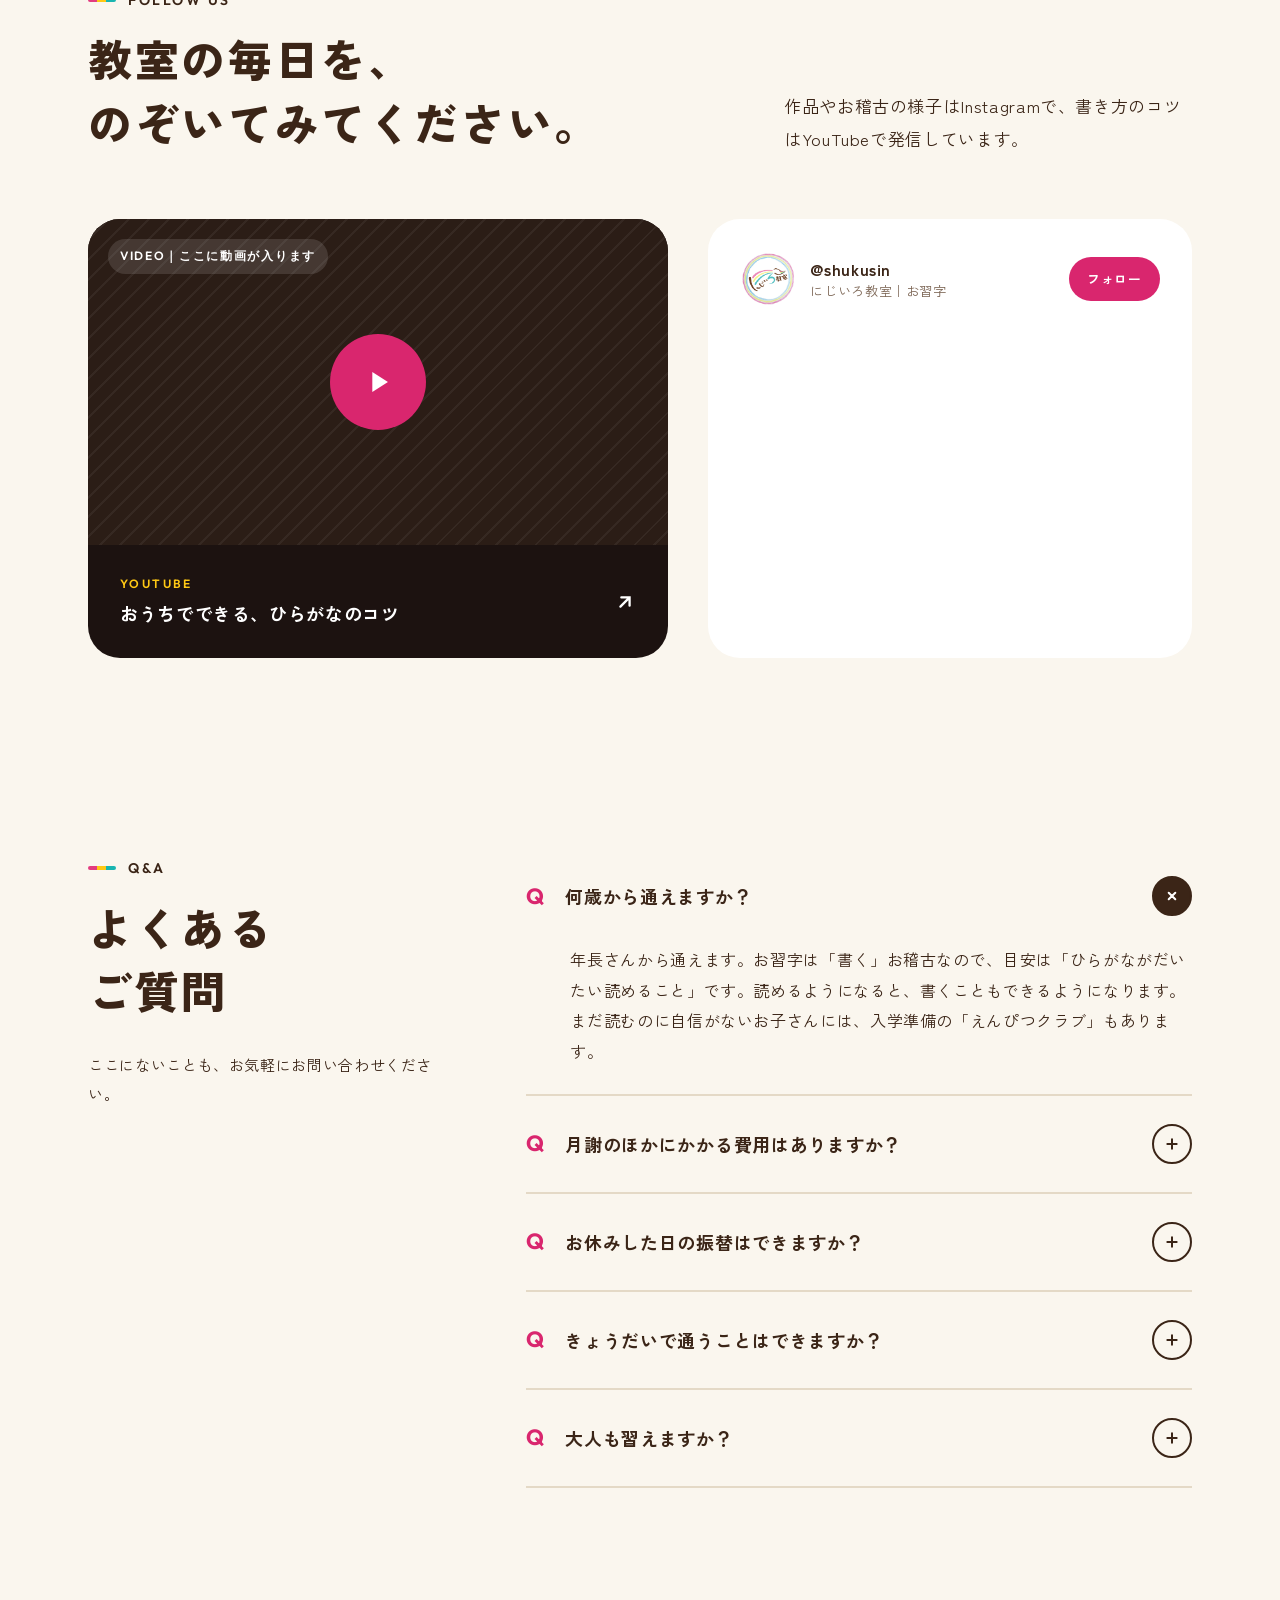
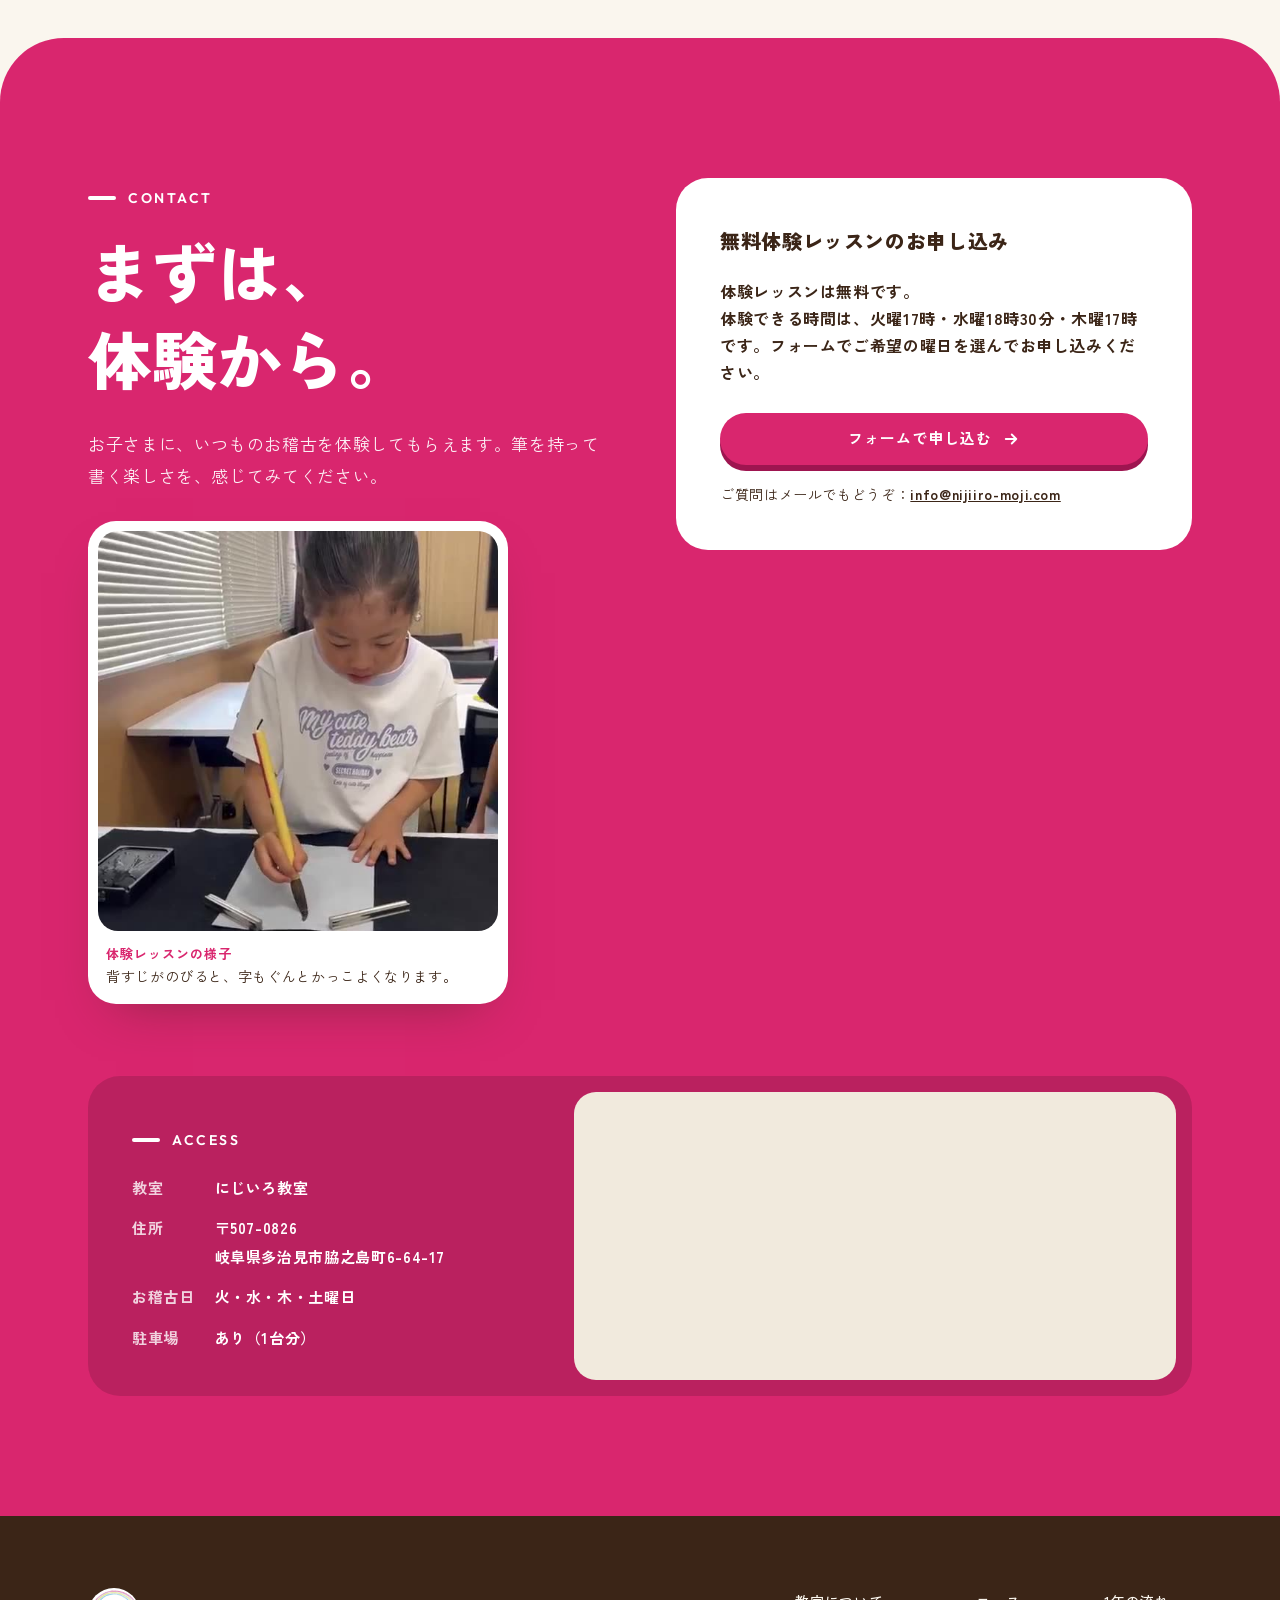
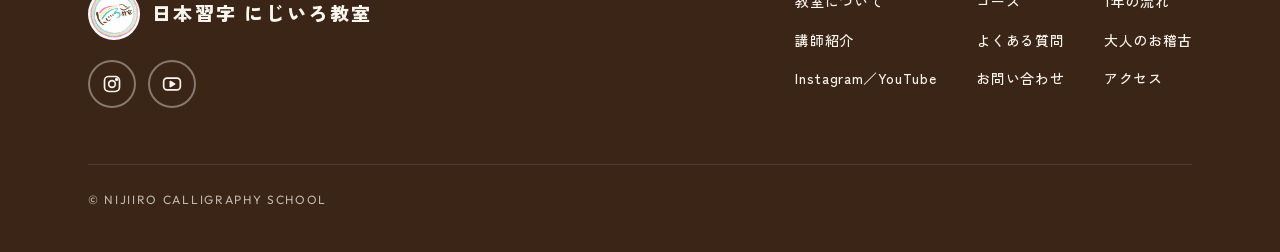
==== commit 068ba962: "トップ：アクセスのリンク先を住所・地図の欄に、メニューの無料体験・お問い合わせとアクセスを分ける Co-Authored-By: Claude Opus 5.5 <noreply@anthropic." ====
--- a/index.html
+++ b/index.html
@@ -35,7 +35,7 @@
       <a href="#year">1年の流れ</a>
       <a href="#faq">よくある質問</a>
       <a href="otona.html">大人のお稽古</a>
-      <a href="#contact">アクセス</a>
+      <a href="#access">アクセス</a>
     </nav>
     <a class="btn btn-p" href="#contact">無料体験を申し込む</a>
     <button class="burger" type="button" aria-label="メニューを開く" aria-expanded="false" id="burger"><svg width="20" height="20" viewBox="0 0 24 24" fill="none" stroke="#3B2517" stroke-width="2.5" stroke-linecap="round" aria-hidden="true"><path d="M4 7h16M4 12h16M4 17h10"></path></svg></button>
@@ -47,7 +47,8 @@
       <a href="#year">1年の流れ</a>
       <a href="#faq">よくある質問</a>
       <a href="otona.html">大人のお稽古</a>
-      <a href="#contact">アクセス・お問い合わせ</a>
+      <a href="#contact">無料体験・お問い合わせ</a>
+      <a href="#access">アクセス</a>
       <a class="btn btn-y" href="#contact" style="margin-top: 20px; border: 0; padding: 0 30px">無料体験レッスンを申し込む</a>
     </nav>
   
@@ -380,7 +381,7 @@
         <p style="margin: 0; font-size: 14px; line-height: 1.7">ご質問はメールでもどうぞ：<a href="mailto:info@nijiiro-moji.com" style="color: inherit; font-weight: 700">info@nijiiro-moji.com</a></p>
       </div>
     </div>
-    <div class="access rv">
+    <div class="access rv" id="access" style="scroll-margin-top:96px">
       <div class="info">
         <span class="en" style="color: #fff">Access</span>
         <dl style="margin-top: 20px">
@@ -411,7 +412,7 @@
       <nav aria-label="フッターメニュー">
         <a href="#about">教室について</a><a href="#course">コース</a><a href="#year">1年の流れ</a>
         <a href="#teacher">講師紹介</a><a href="#faq">よくある質問</a>
-        <a href="otona.html">大人のお稽古</a><a href="#sns">Instagram／YouTube</a><a href="#contact">お問い合わせ</a><a href="#contact">アクセス</a>
+        <a href="otona.html">大人のお稽古</a><a href="#sns">Instagram／YouTube</a><a href="#contact">お問い合わせ</a><a href="#access">アクセス</a>
       </nav>
     </div>
     <div class="copy">© NIJIIRO CALLIGRAPHY SCHOOL</div>
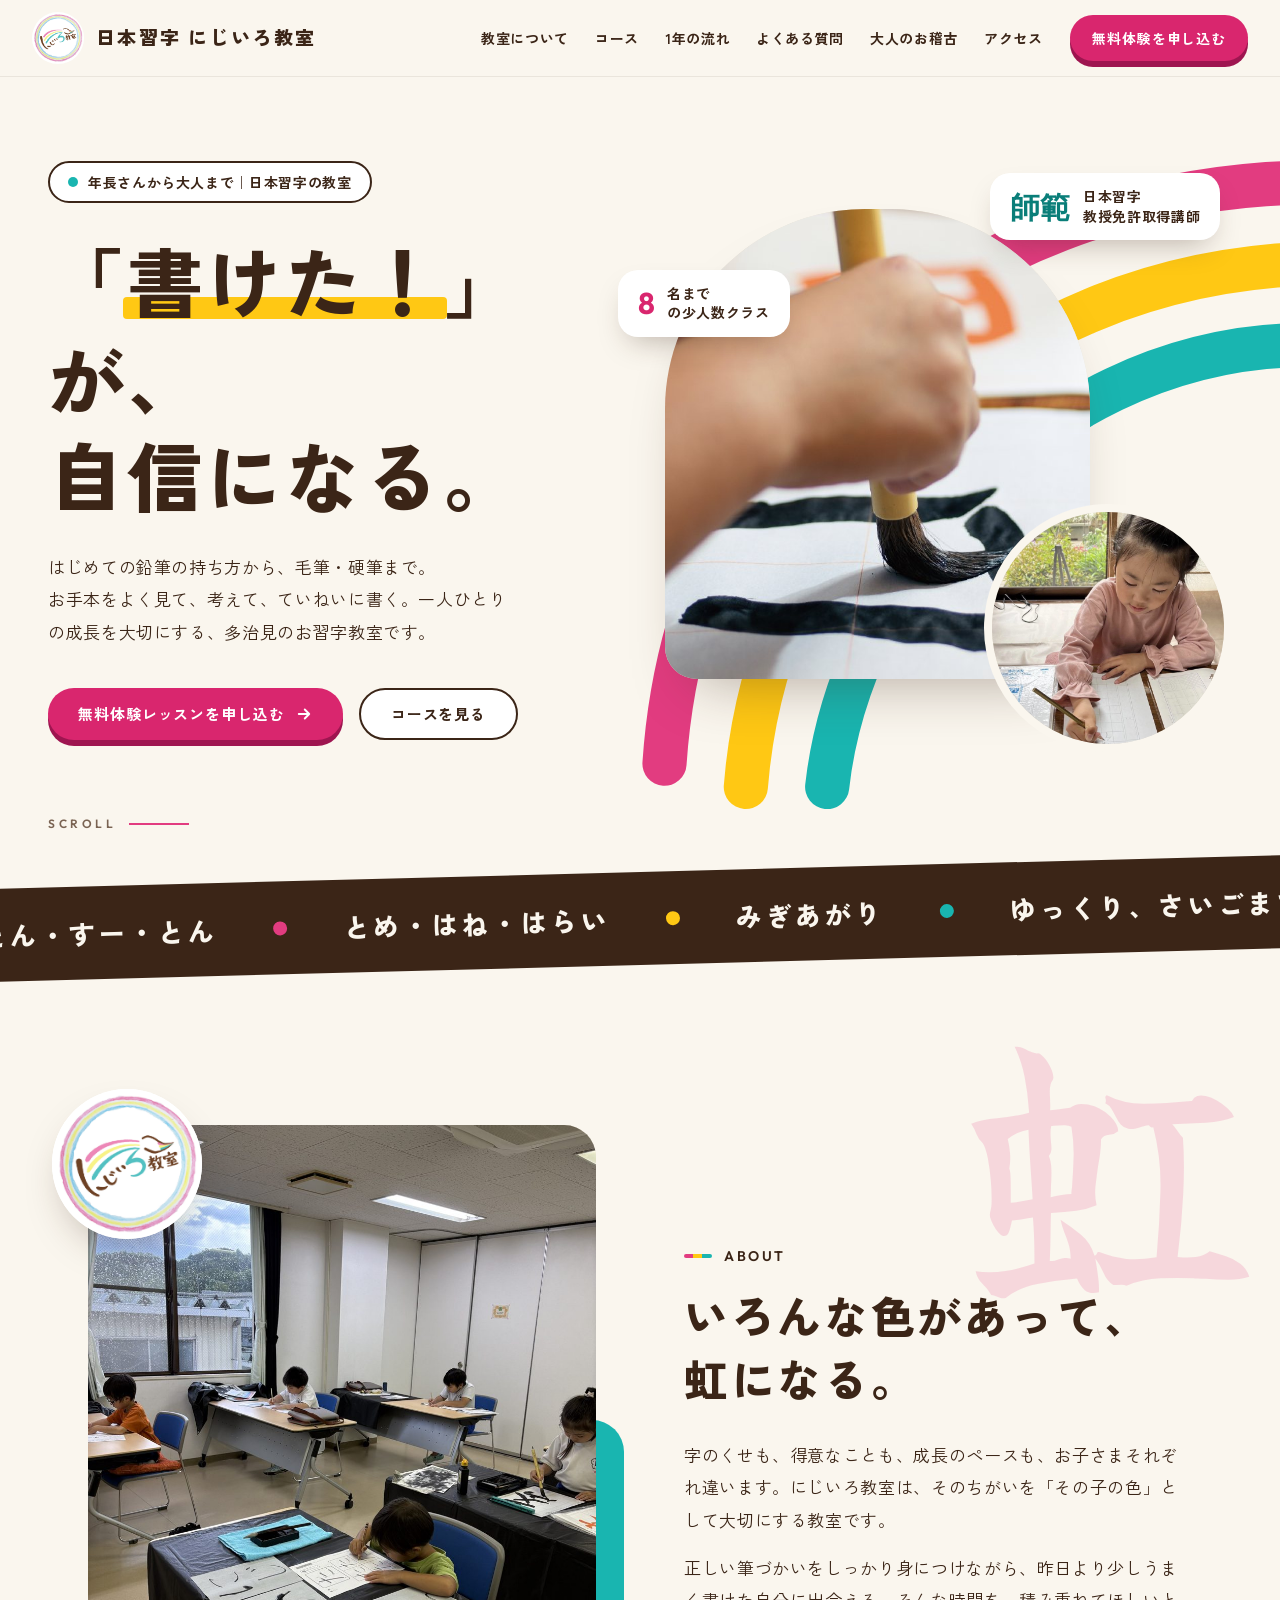
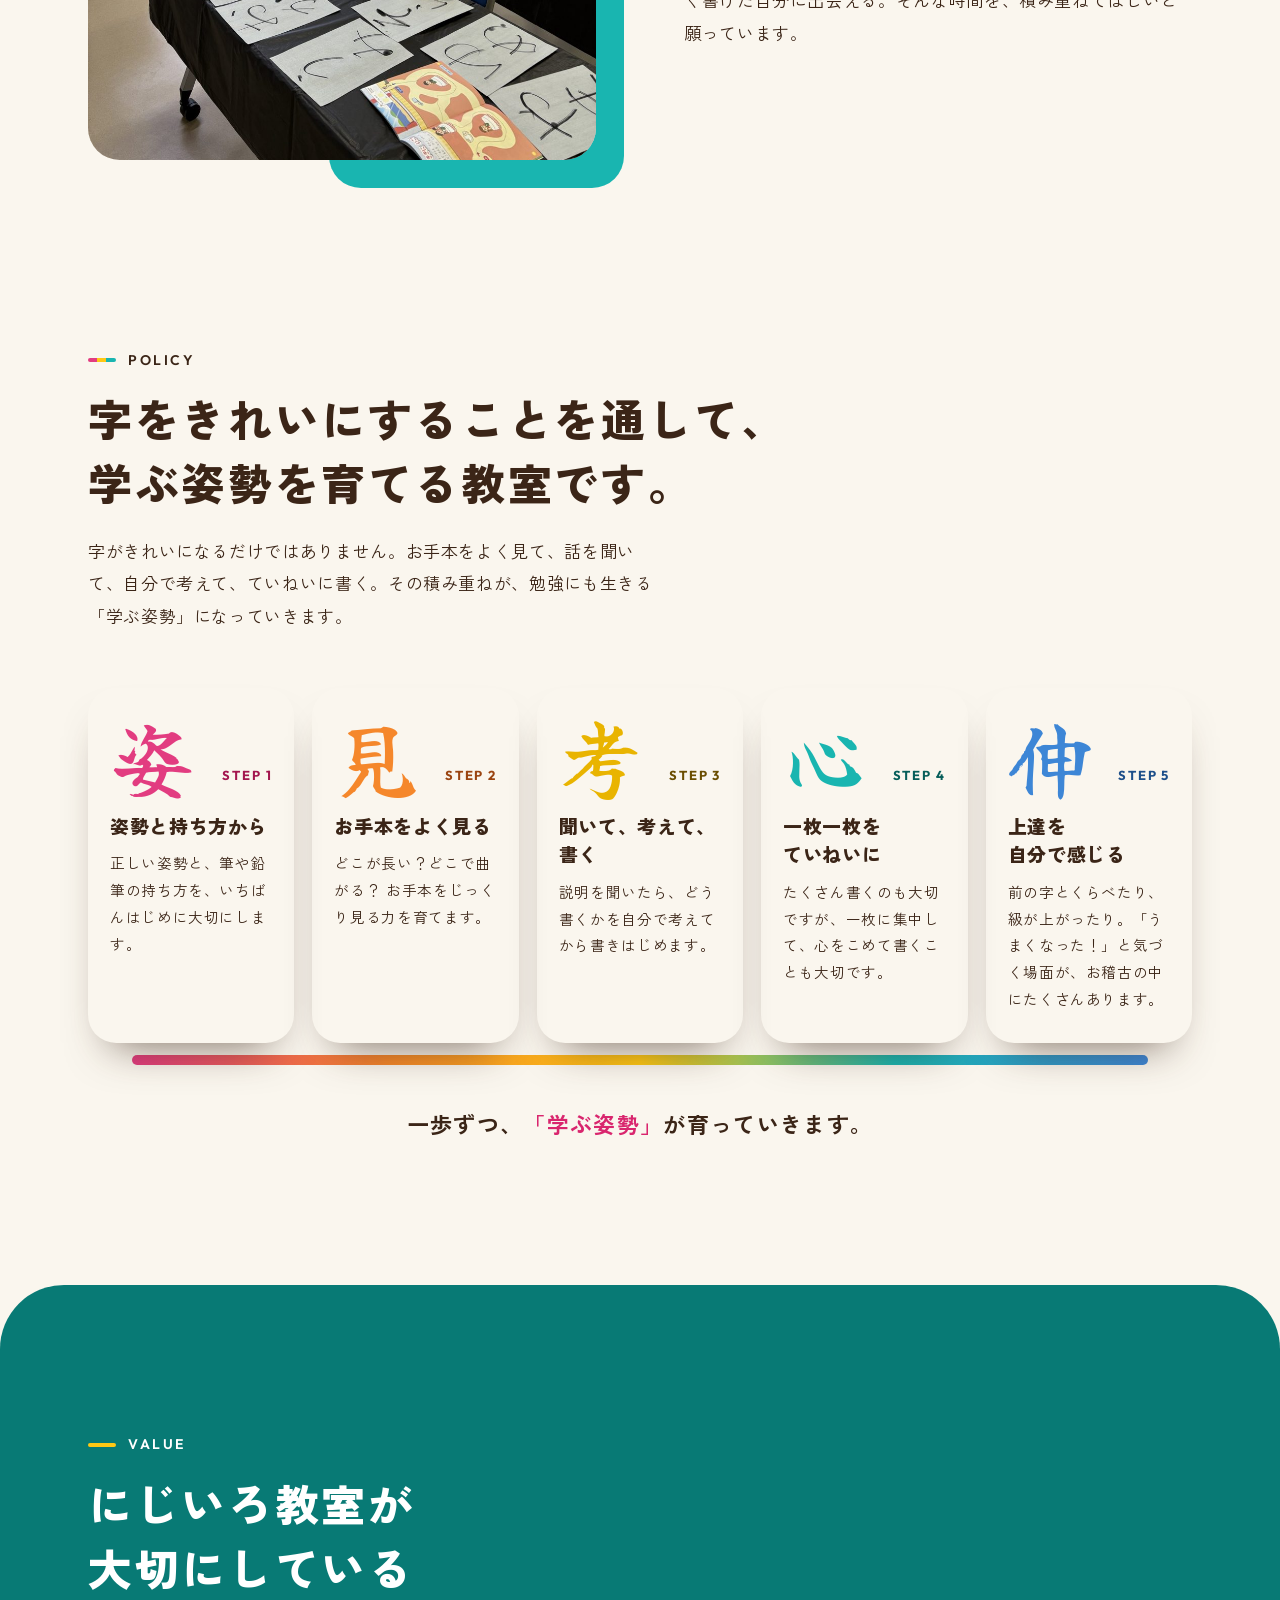
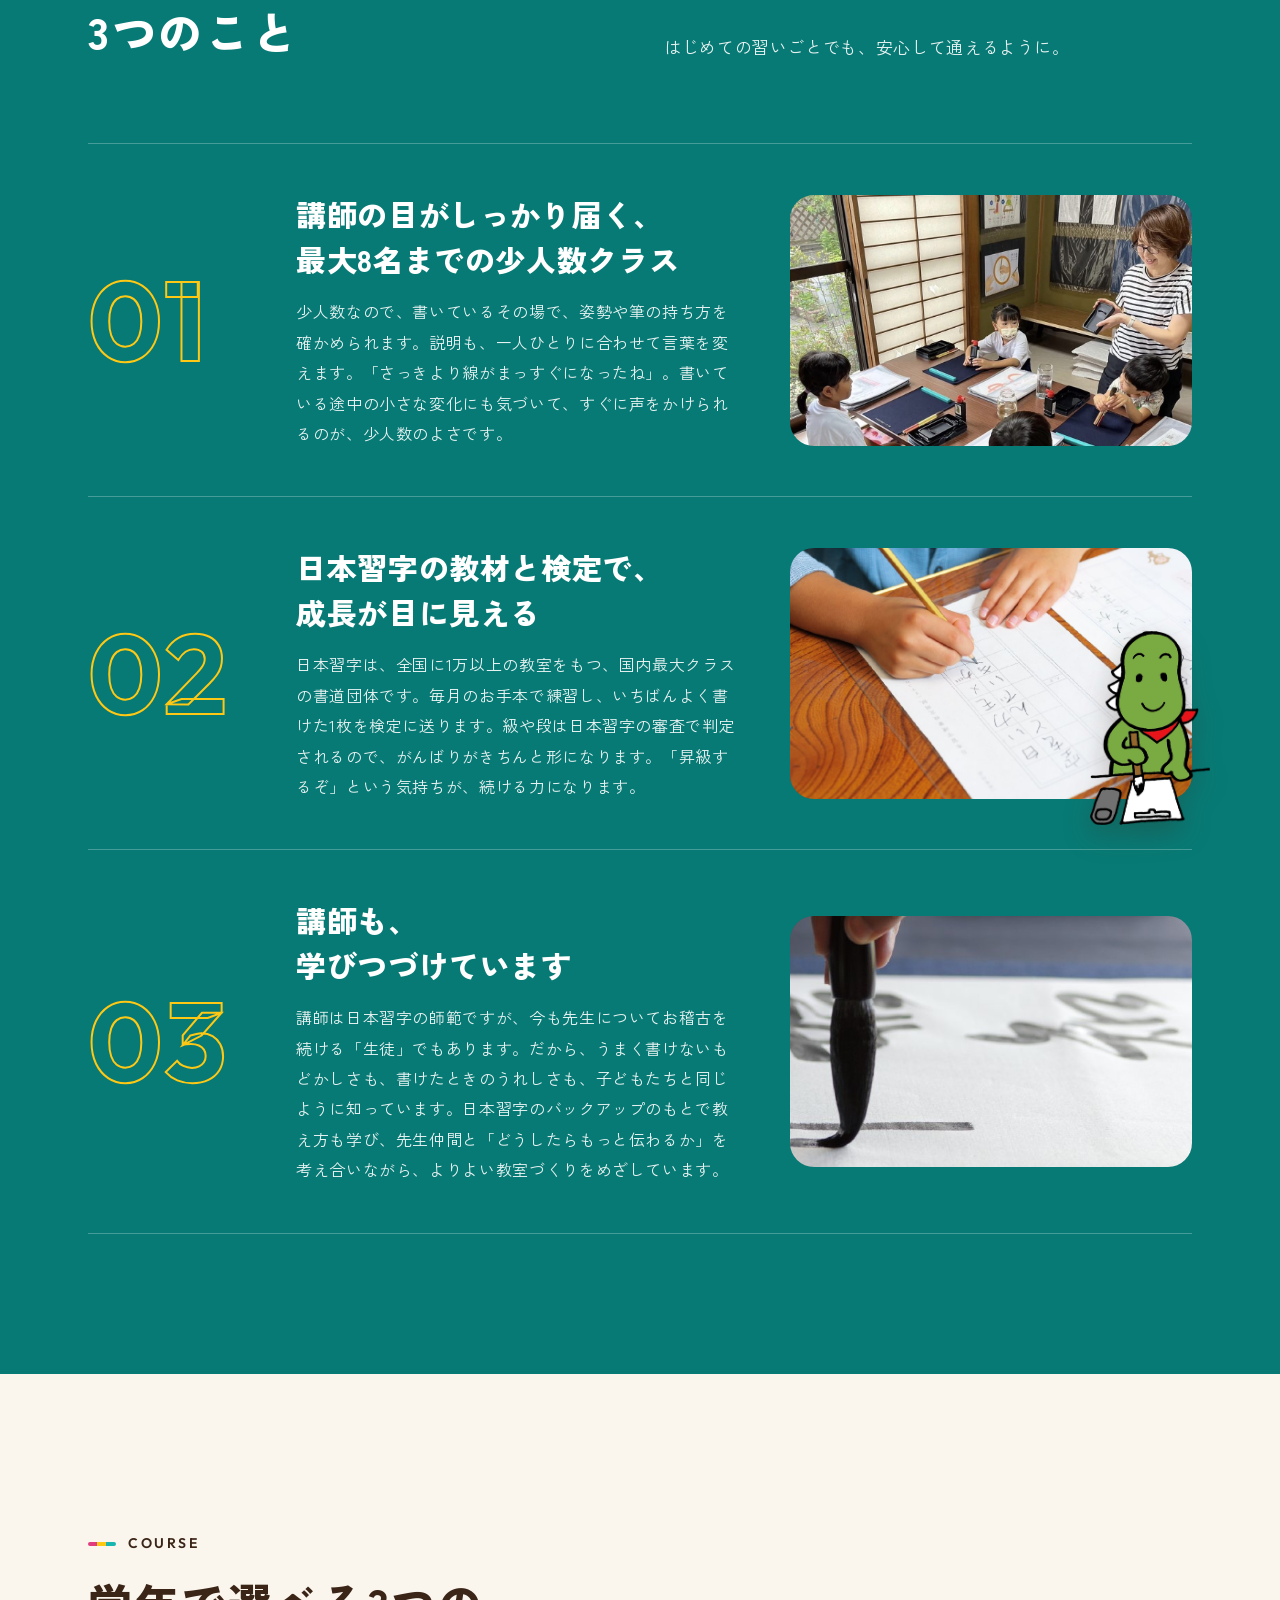
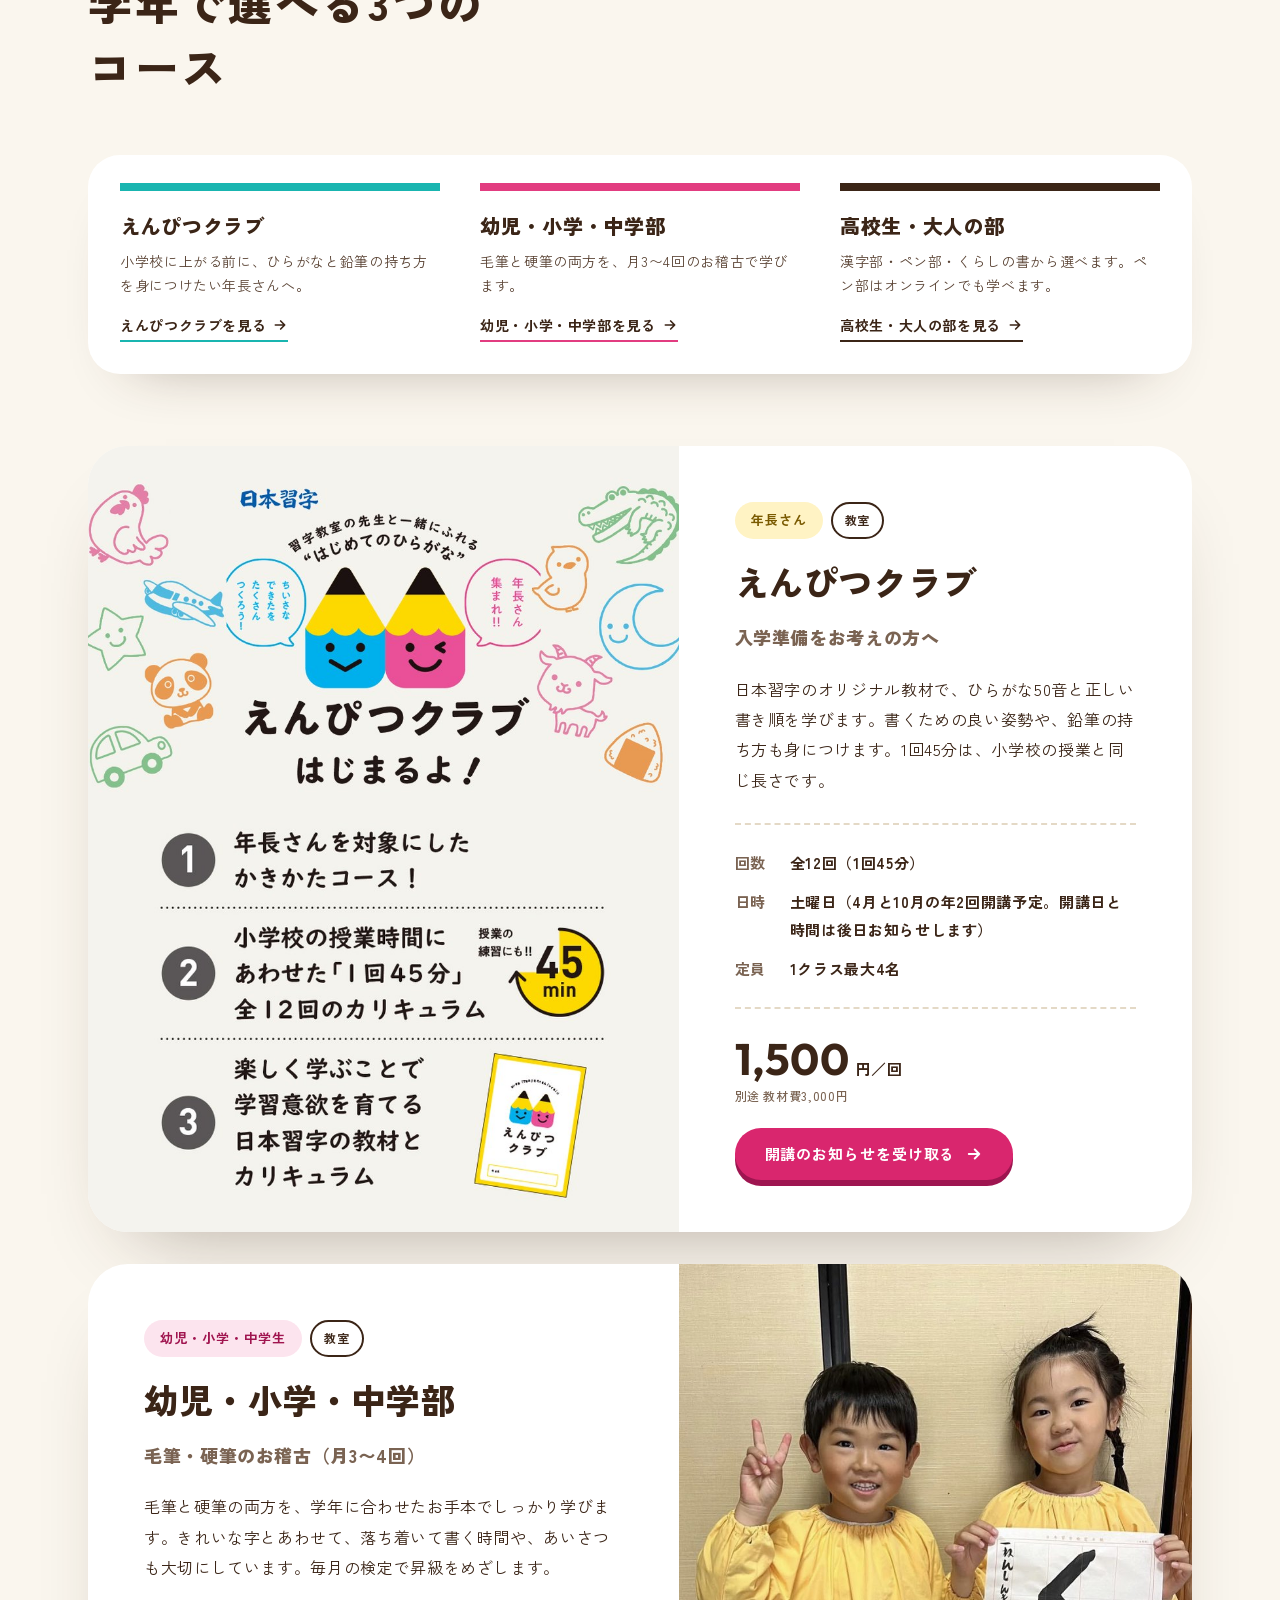
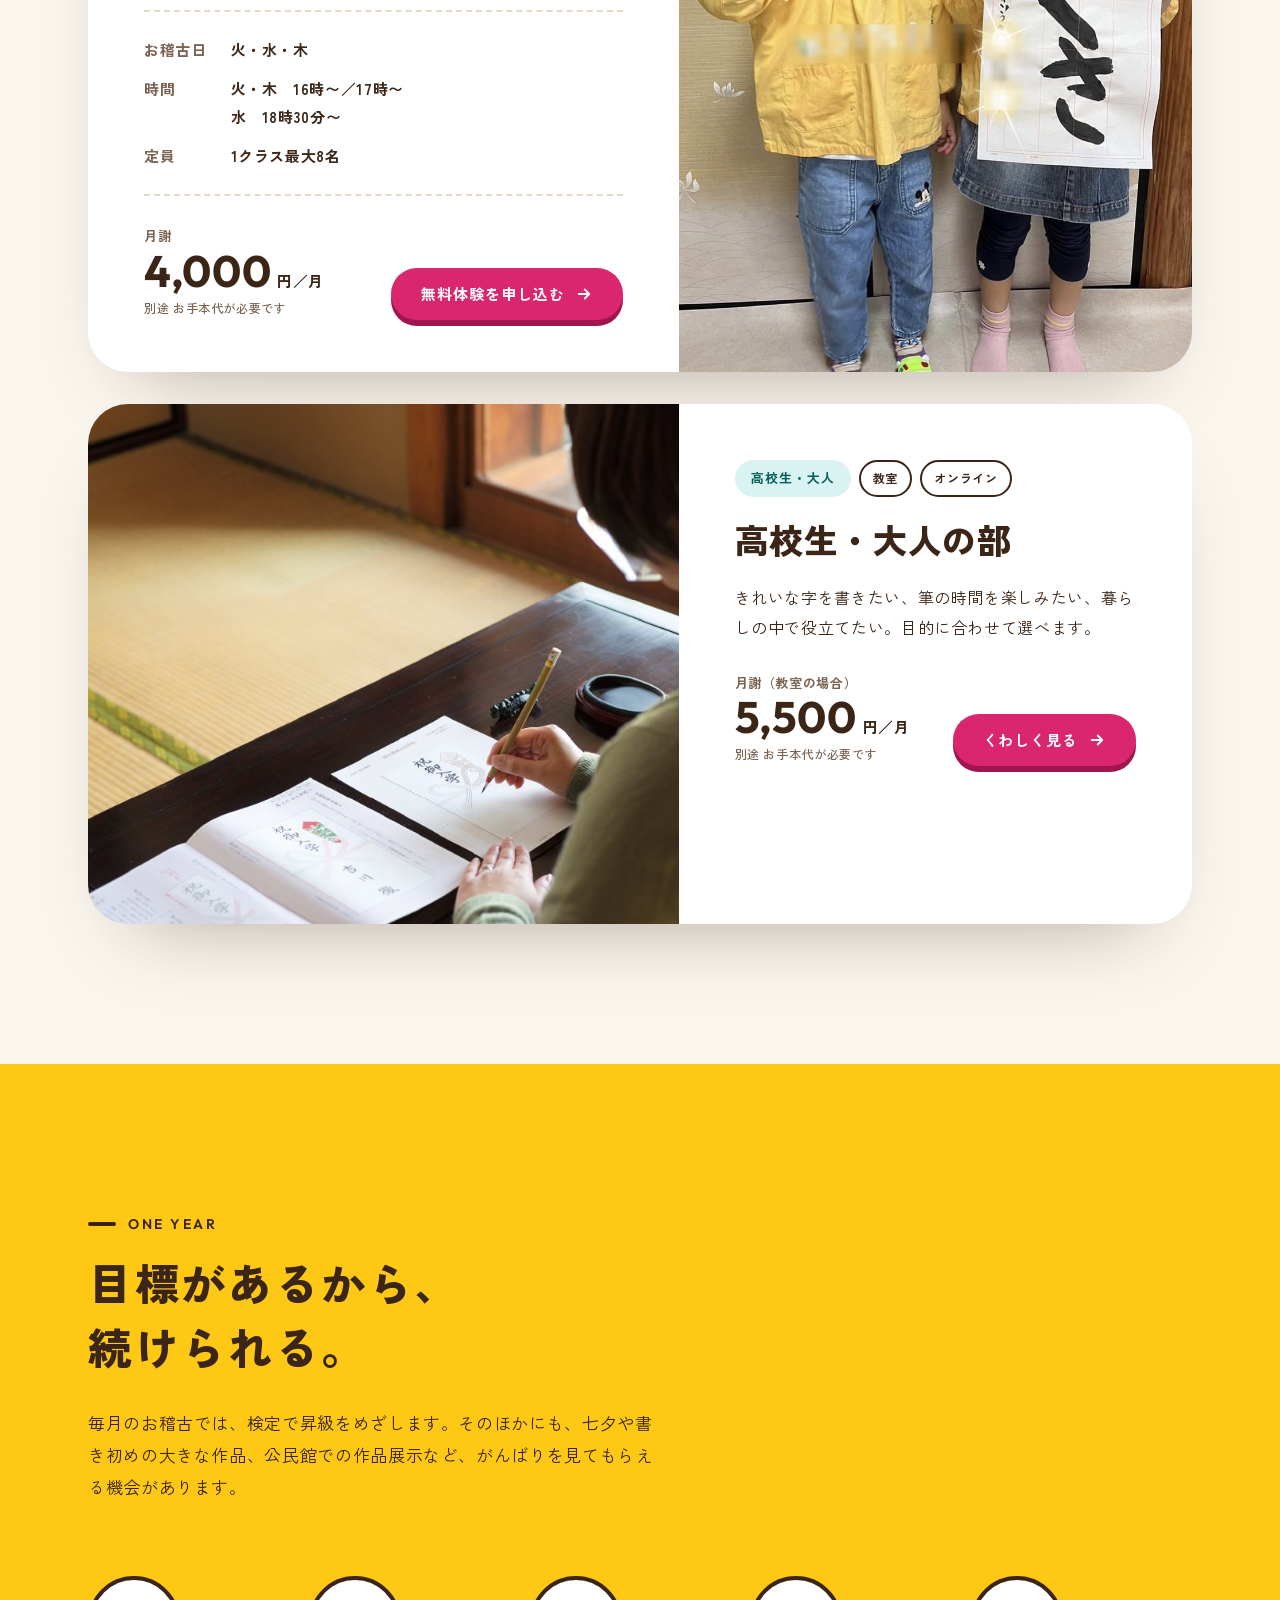
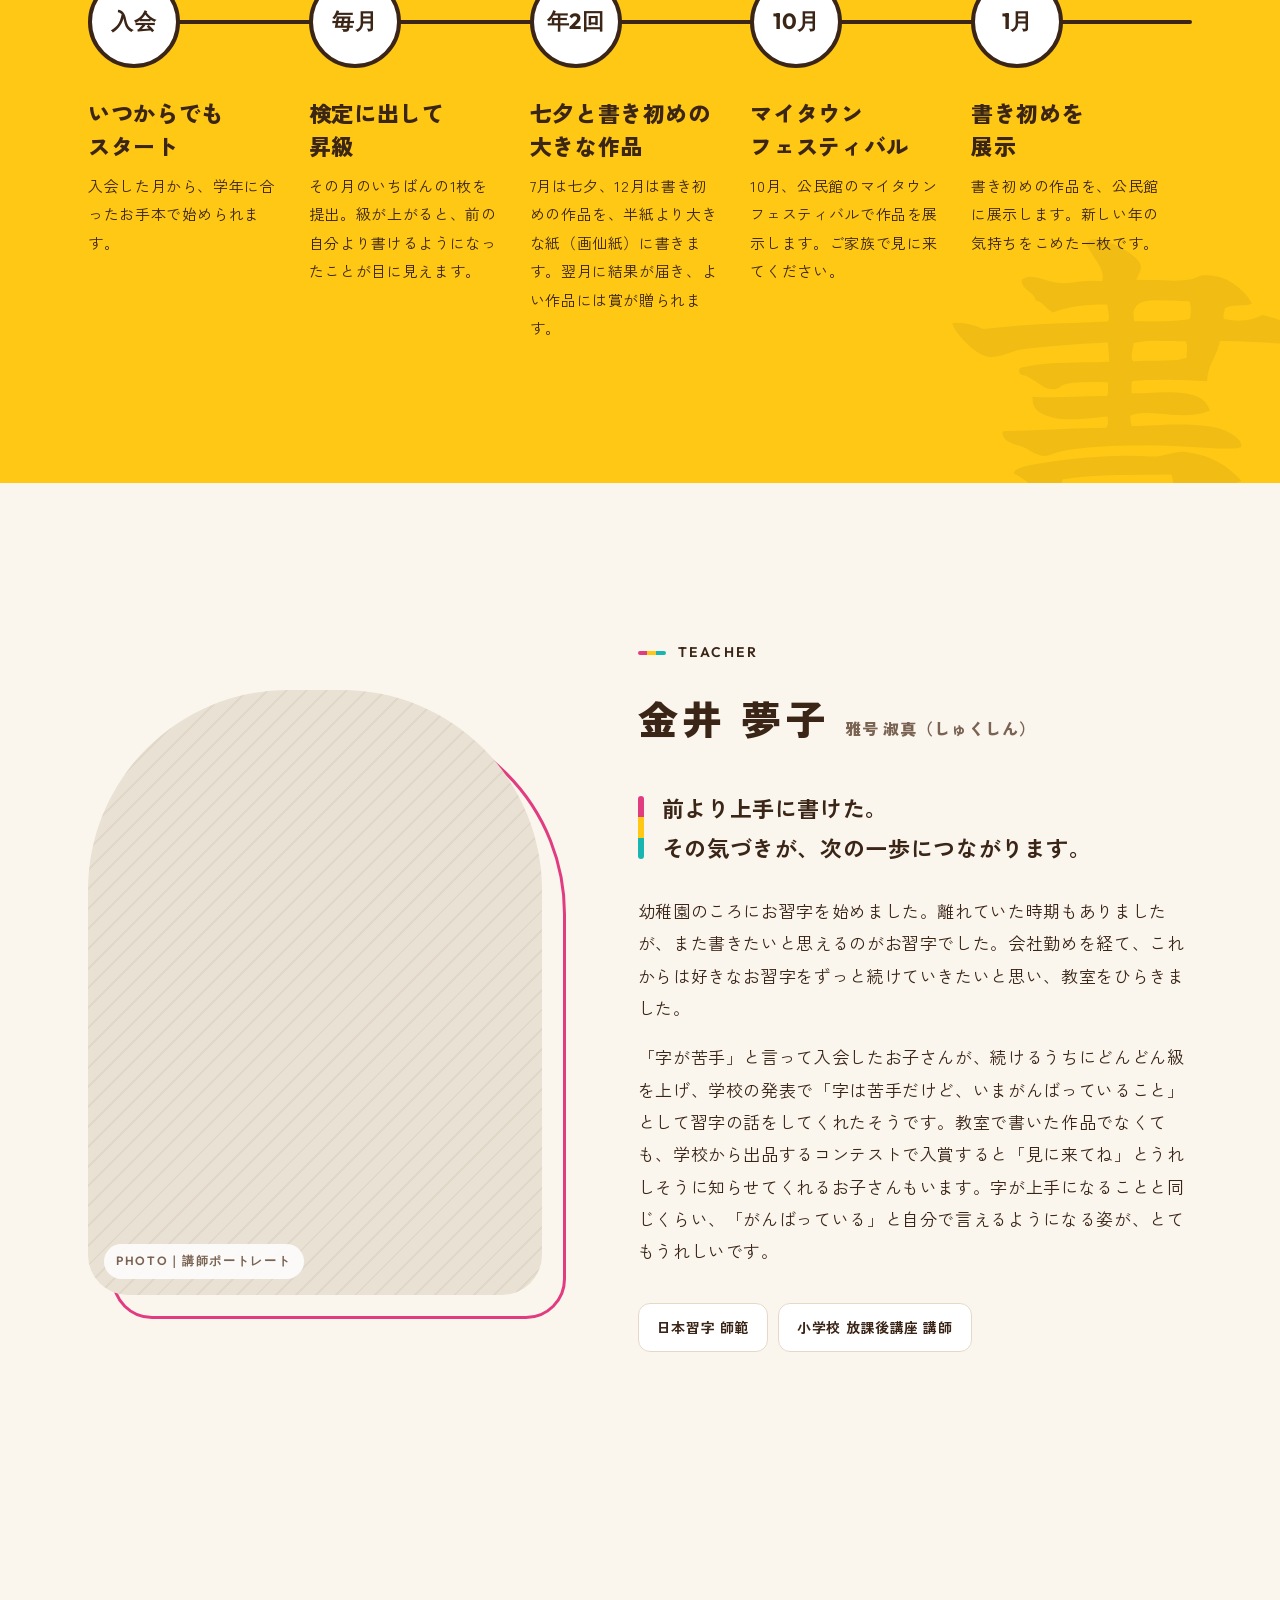
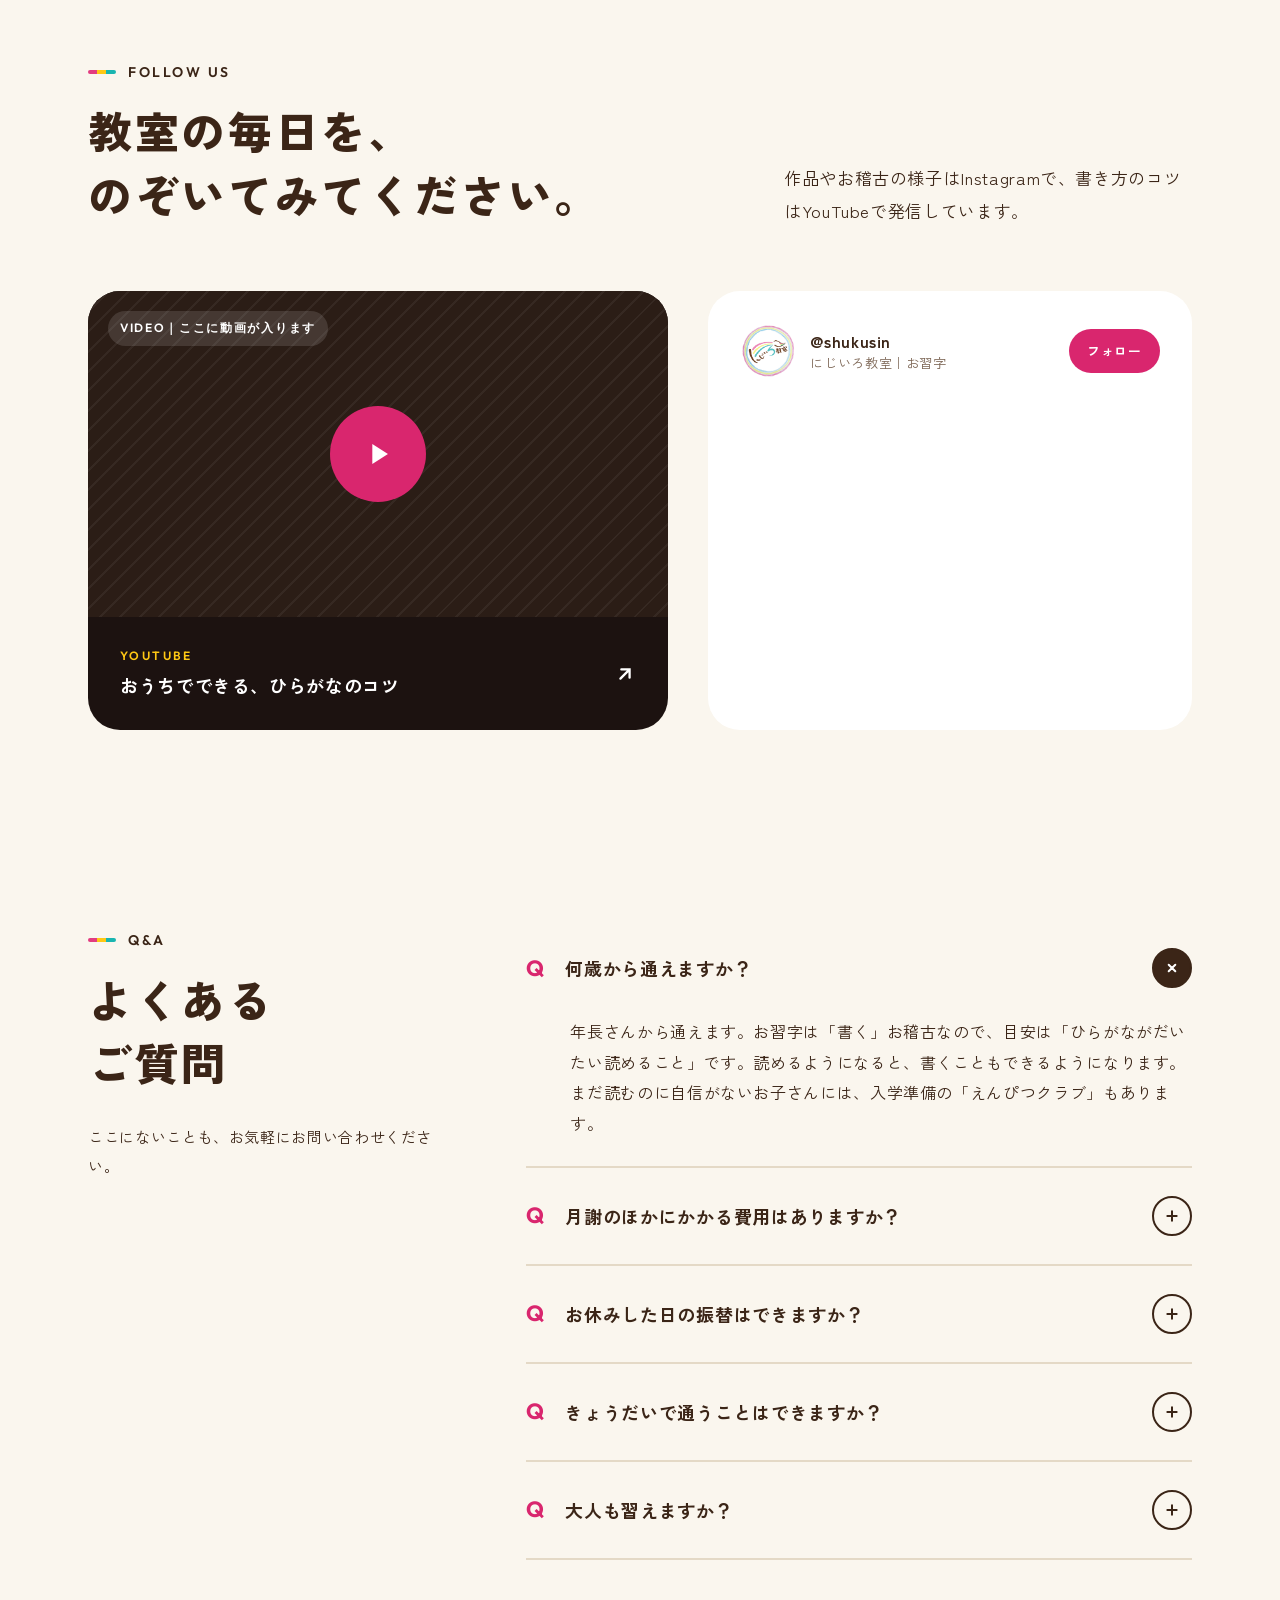
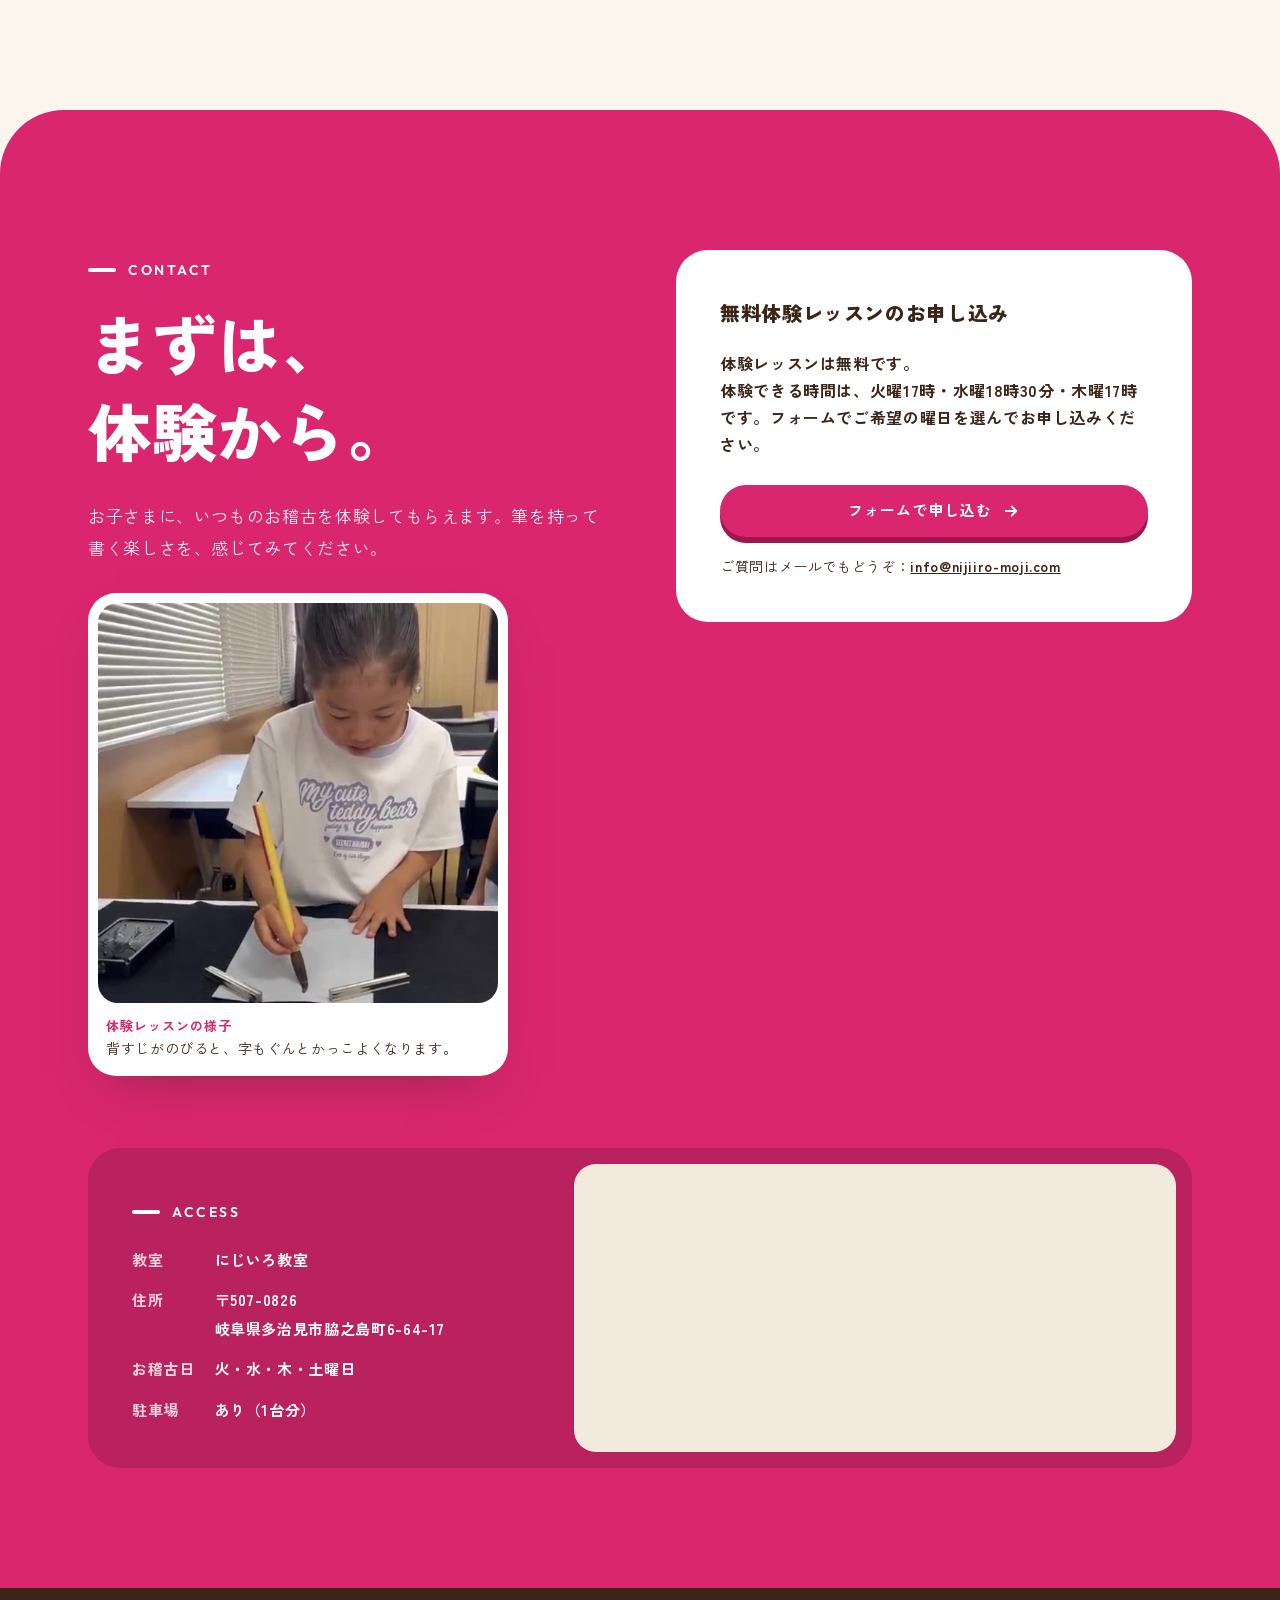
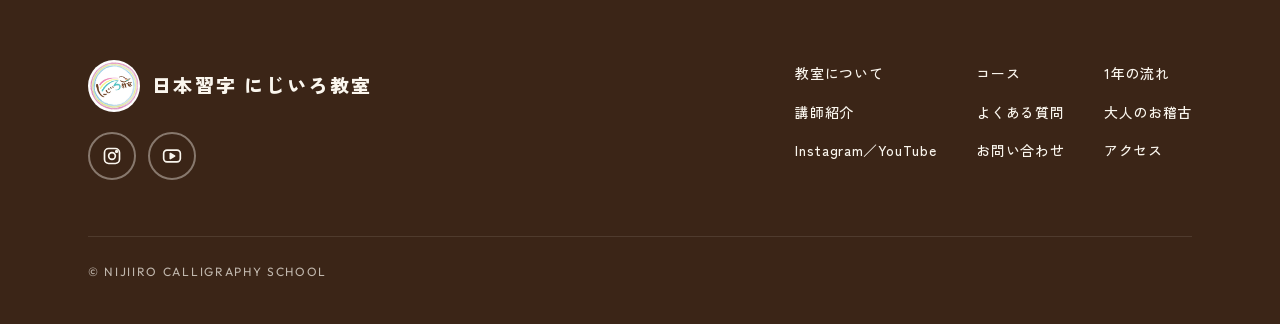
==== commit 09329d2a: "トップ：えんぴつクラブのお知らせボタンを新しいフォームで戻す Co-Authored-By: Claude Opus 5.5 <noreply@anthropic.com> Claude-Sessio" ====
--- a/index.html
+++ b/index.html
@@ -215,8 +215,7 @@
         </dl>
         <div style="display: flex; align-items: flex-end; justify-content: space-between; gap: 20px; margin-top: 28px; flex-wrap: wrap">
           <div><div class="price">1,500<small>円／回</small></div><div style="font-size: 12px; font-weight: 500; color: #7A6352; margin-top: 4px">別途 教材費3,000円</div></div>
-          <!-- 開講のお知らせフォームは一時停止（2026-11-27 ゆめこさんの指示）。元のリンク：https://docs.google.com/forms/d/e/1FAIpQLSeHmn3IIDygtfcBM5D4LJi93gt5U7QDt638oRFfFzWC3FKeLg/viewform -->
-          <p style="margin:0;font-size:13px;font-weight:700;line-height:1.7;color:#7A6352">開講日が決まったら、<br>このページでお知らせします。</p>
+          <a class="btn btn-p" href="https://docs.google.com/forms/d/e/1FAIpQLSfU_26rzofAtcjrL6XI3bmFVf7y1wCXg5Ir-scfxkZHXTAuiQ/viewform" target="_blank" rel="noopener">開講のお知らせを受け取る<svg width="18" height="18" viewBox="0 0 24 24" fill="none" stroke="currentColor" stroke-width="2.5" stroke-linecap="round" stroke-linejoin="round" aria-hidden="true"><path d="M5 12h14M13 6l6 6-6 6"/></svg></a>
         </div>
       </div>
     </article>
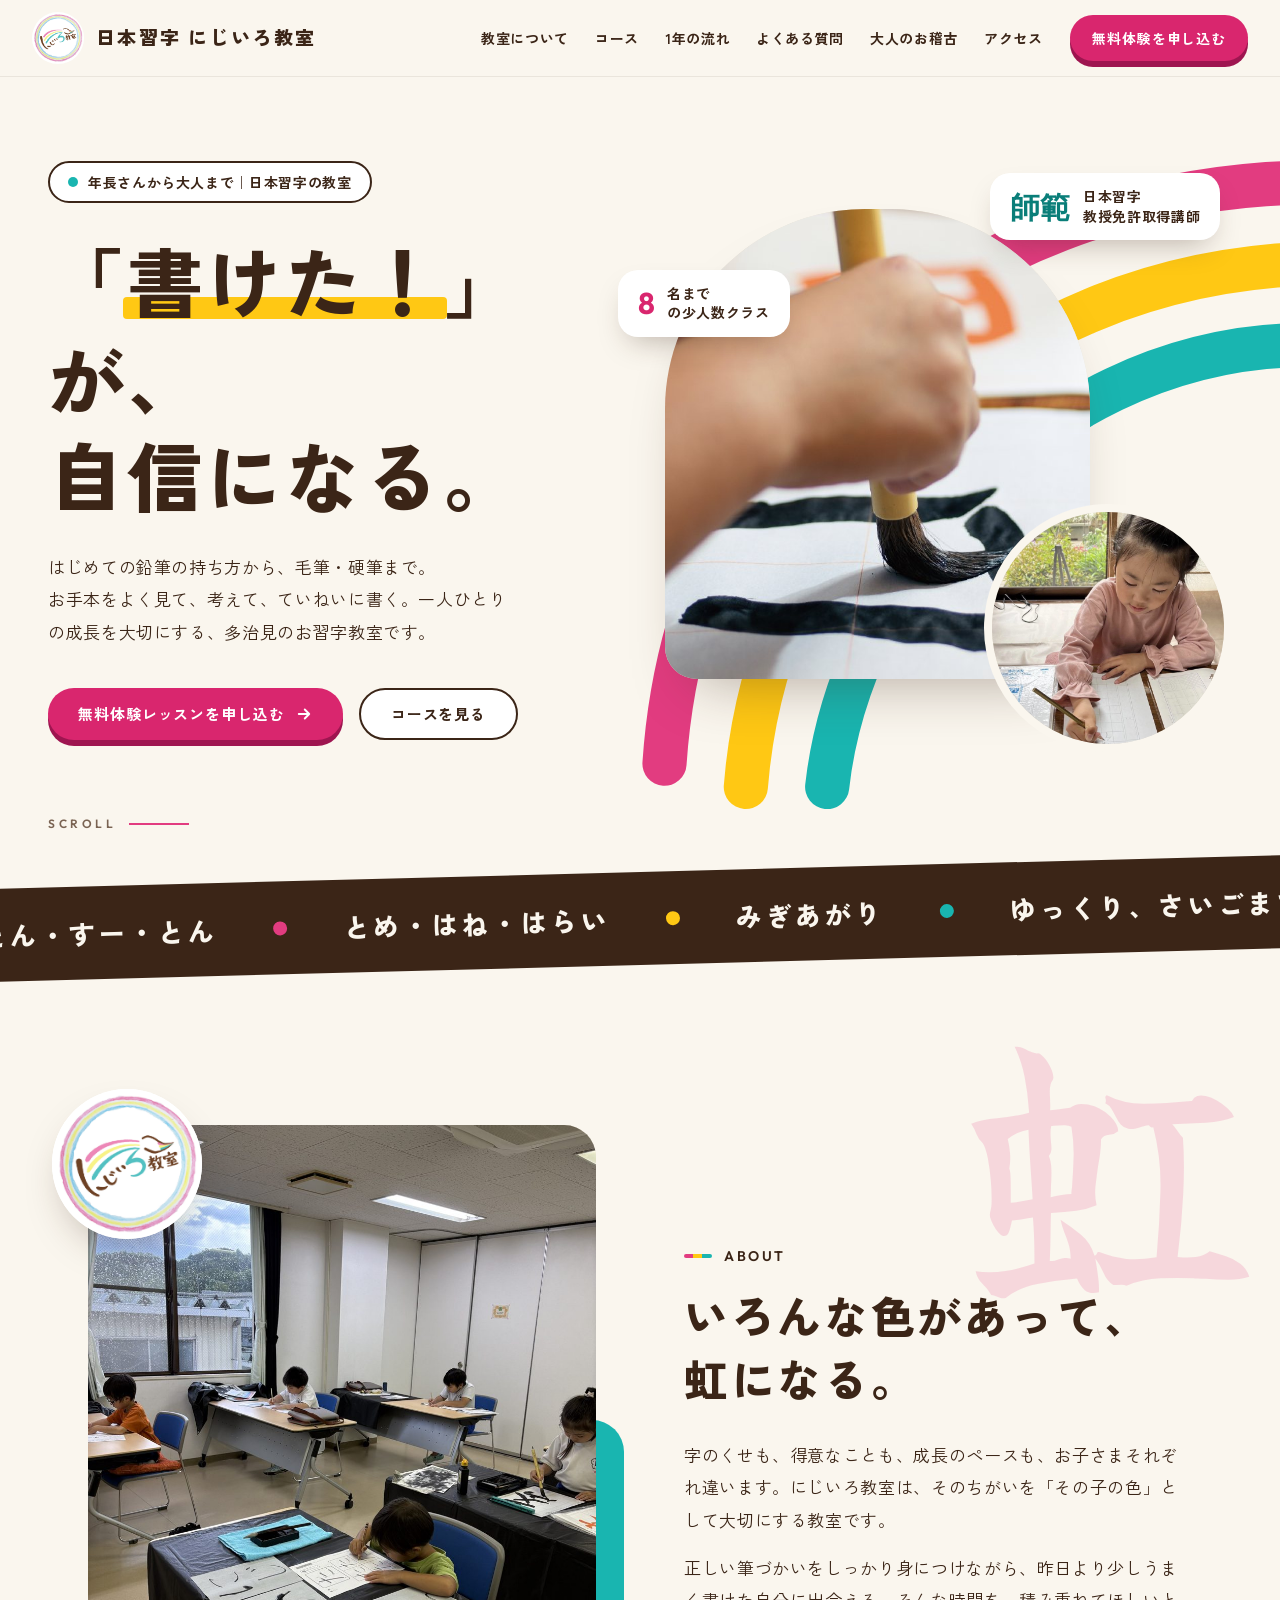
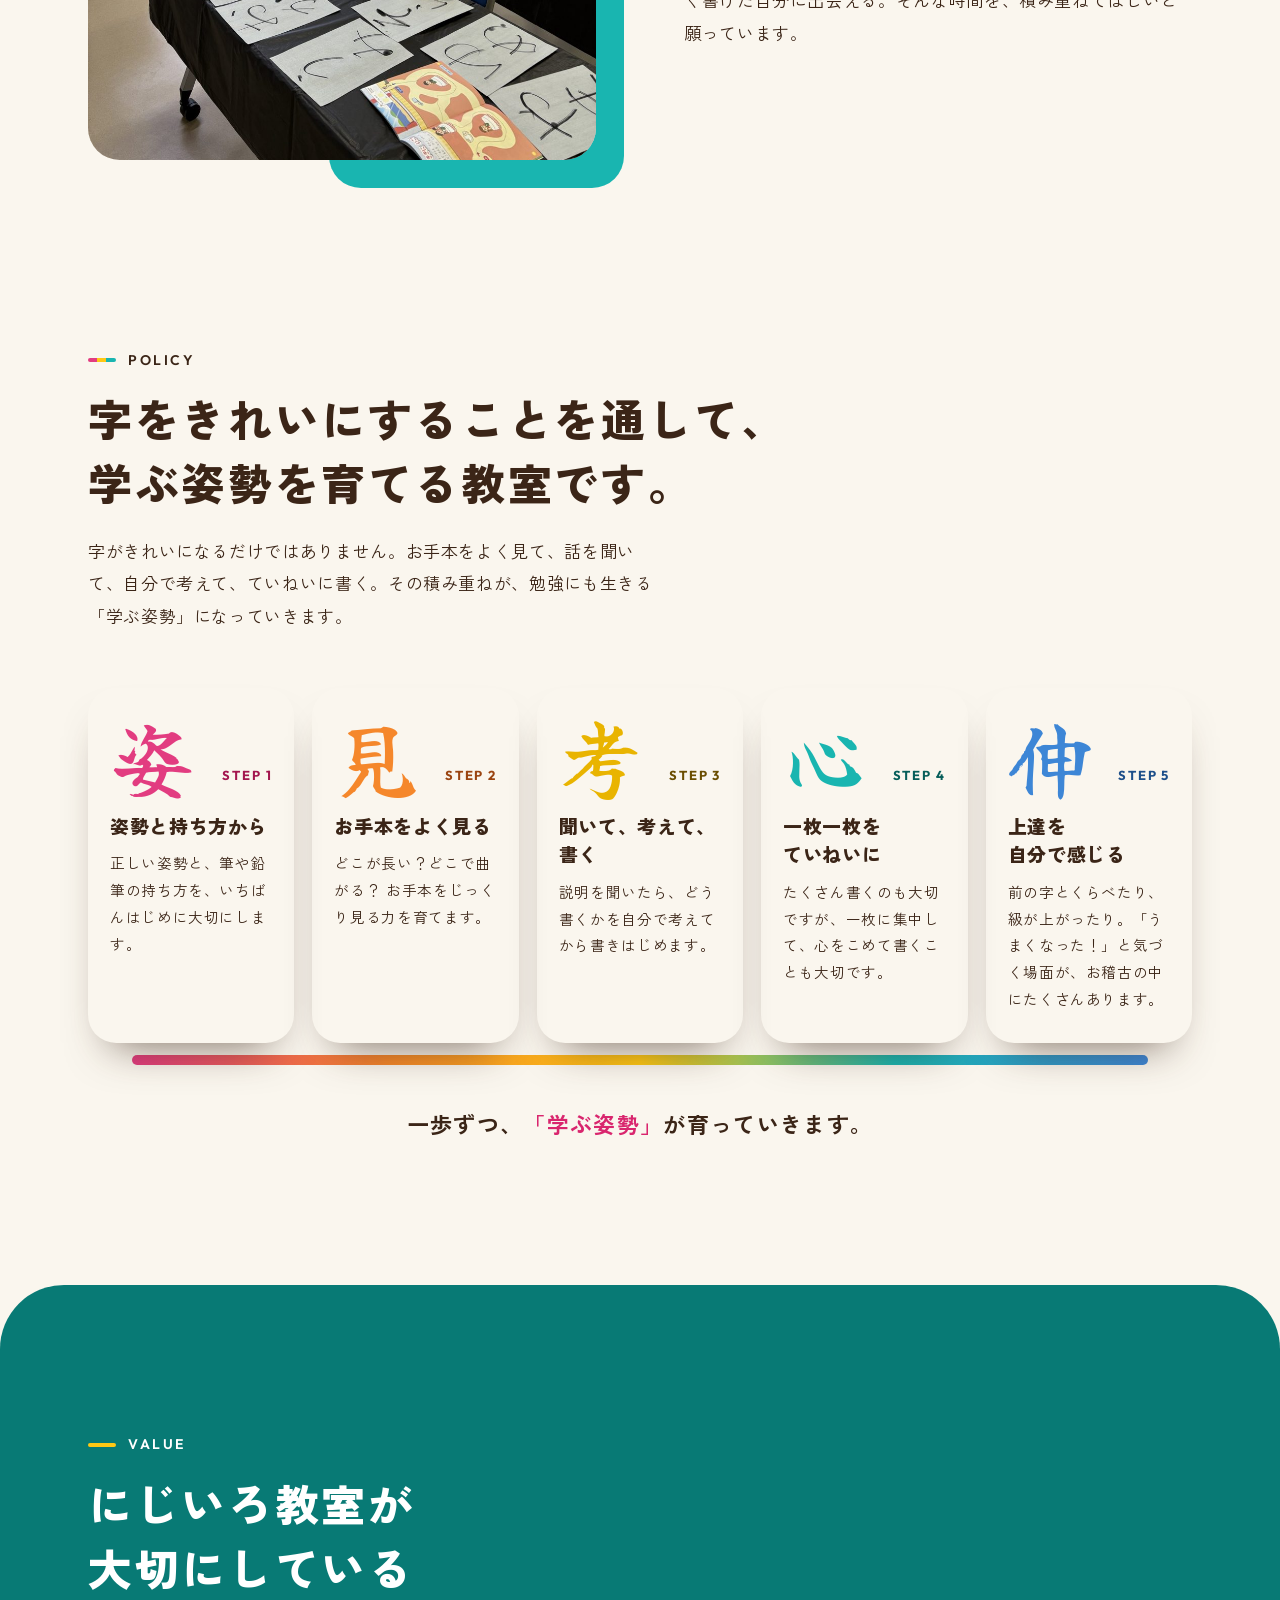
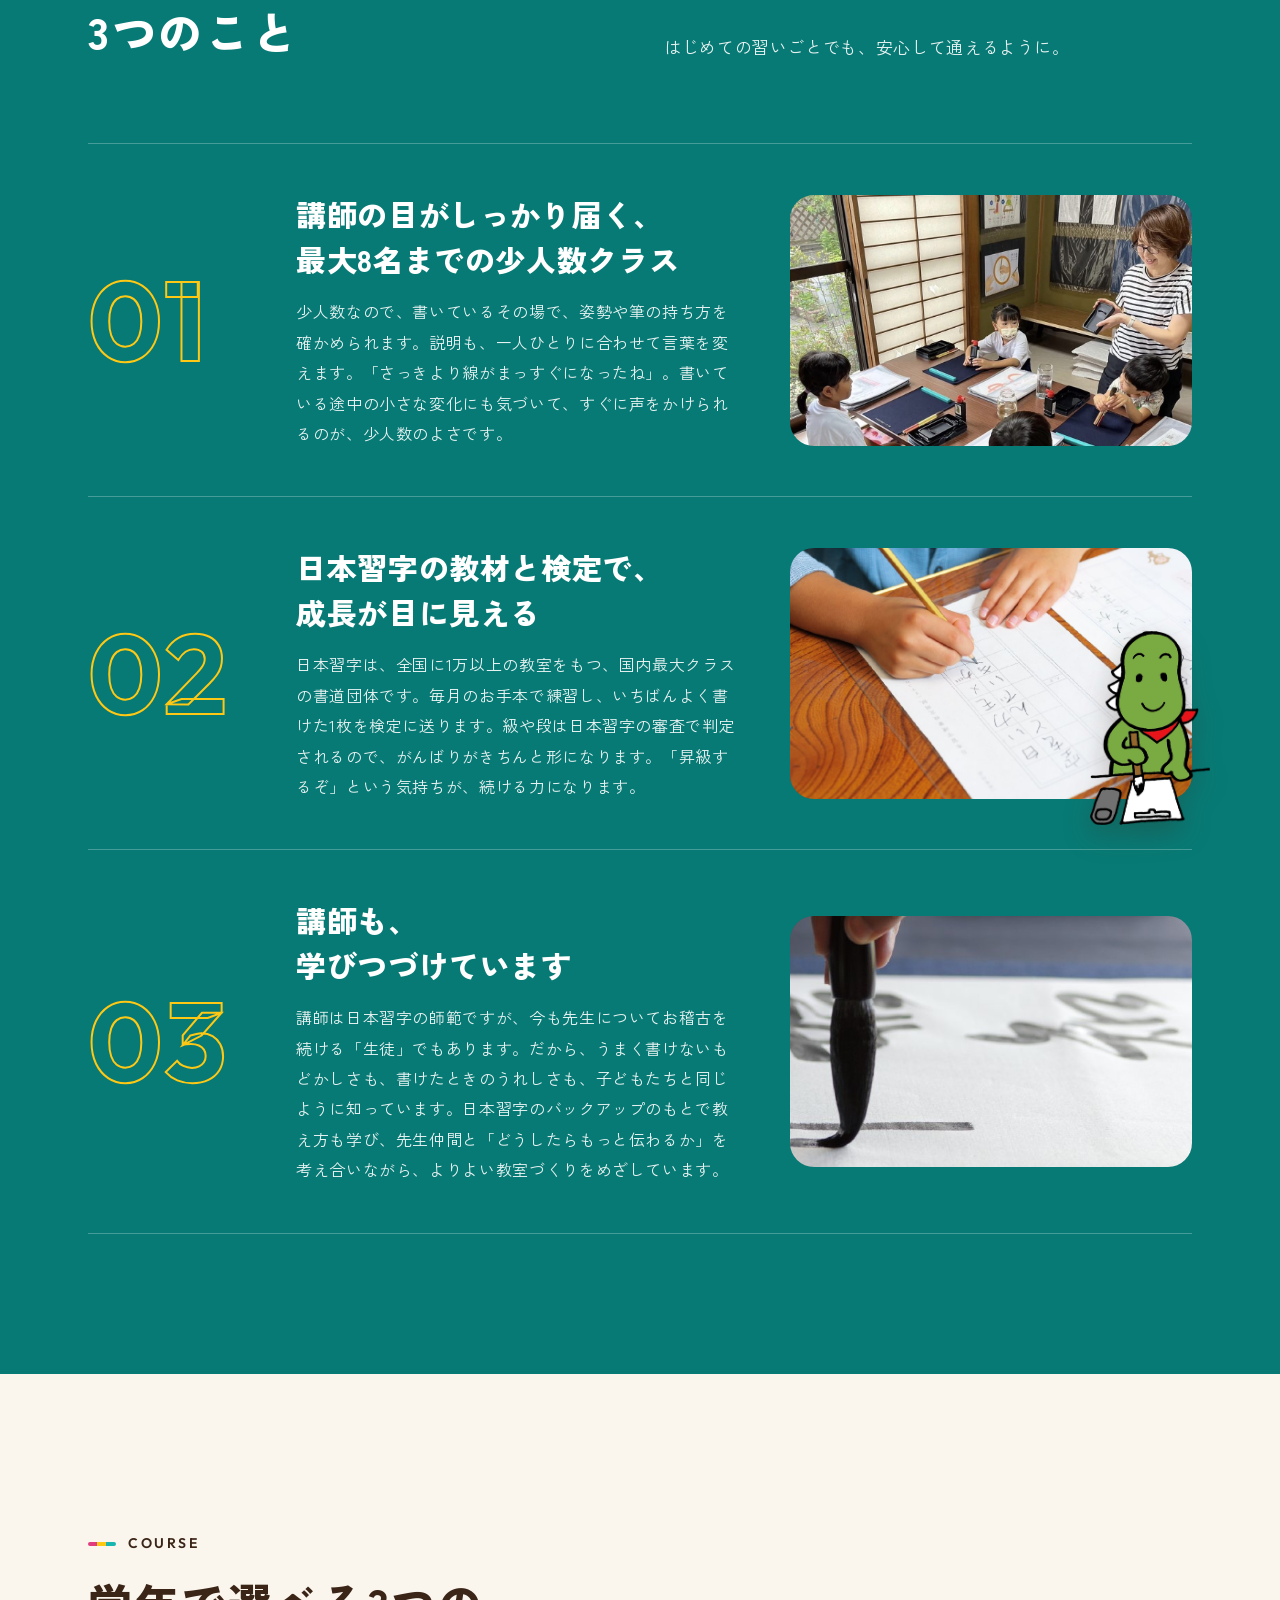
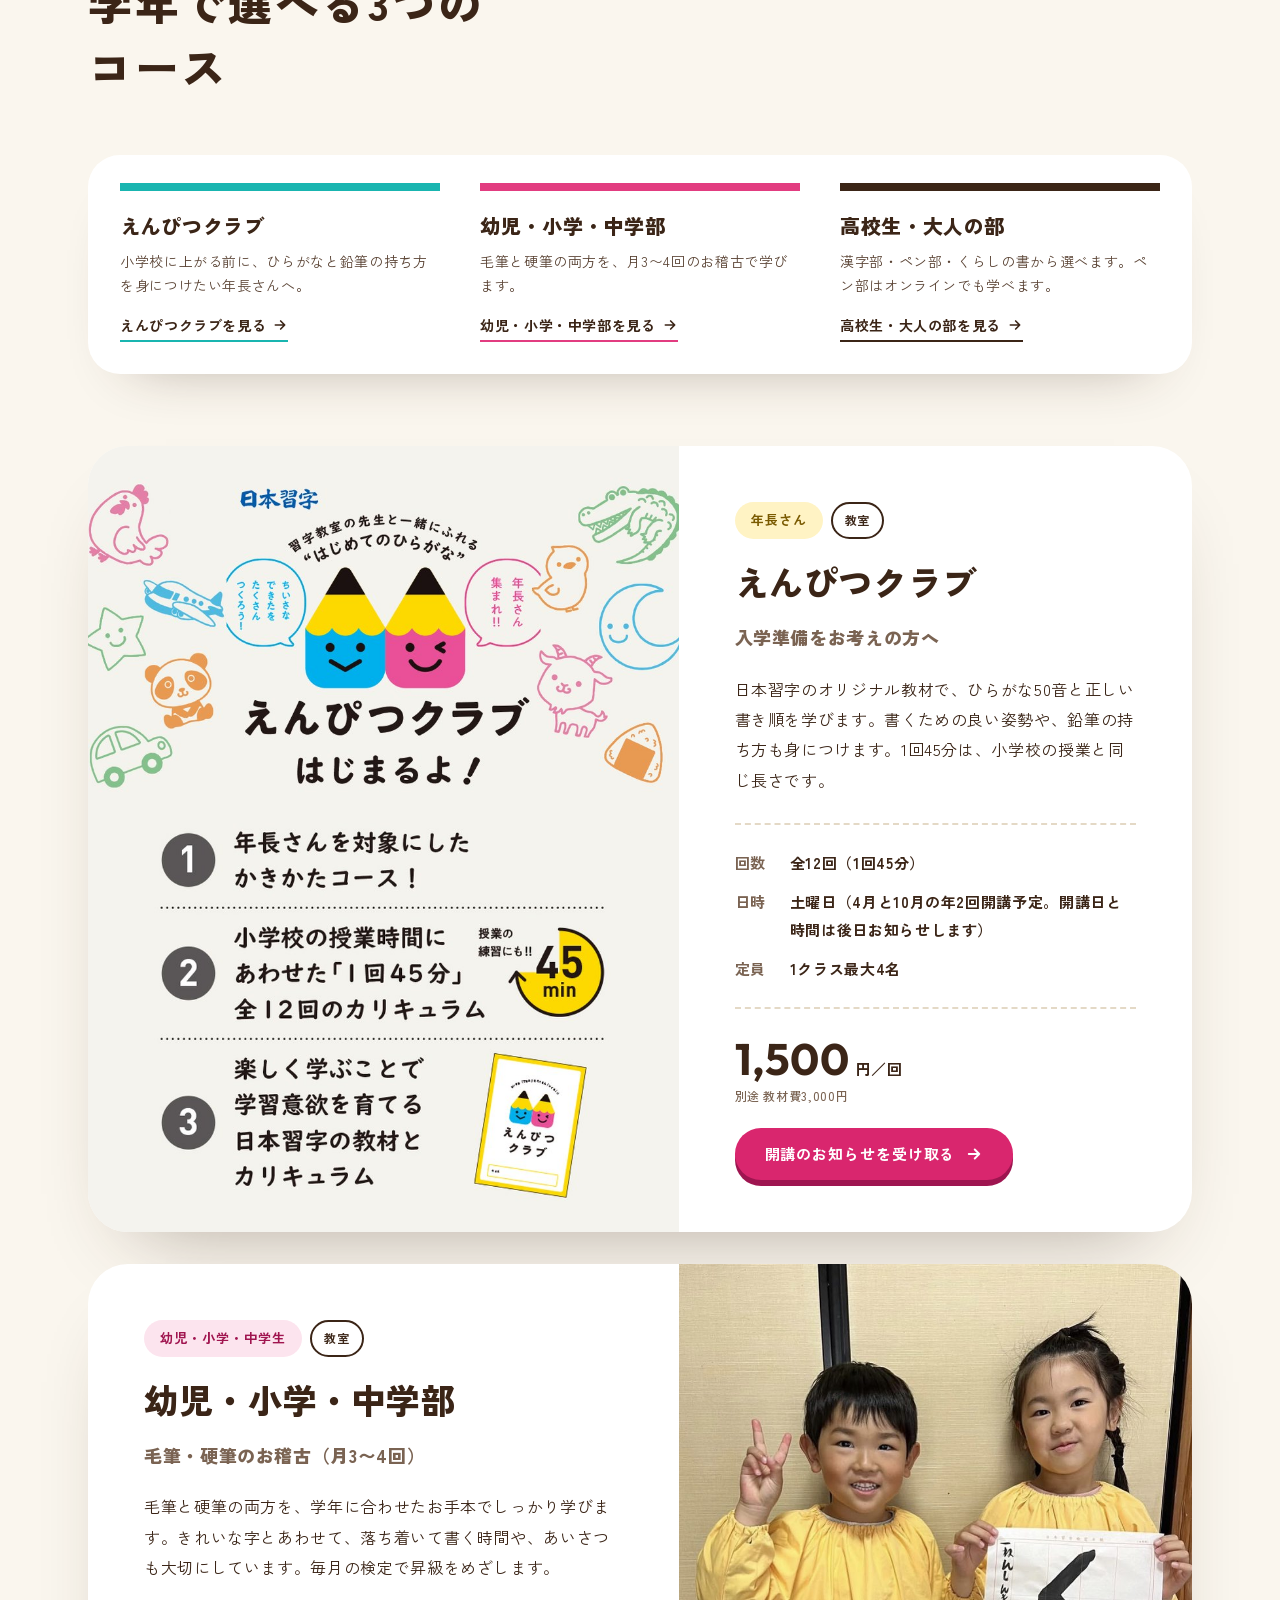
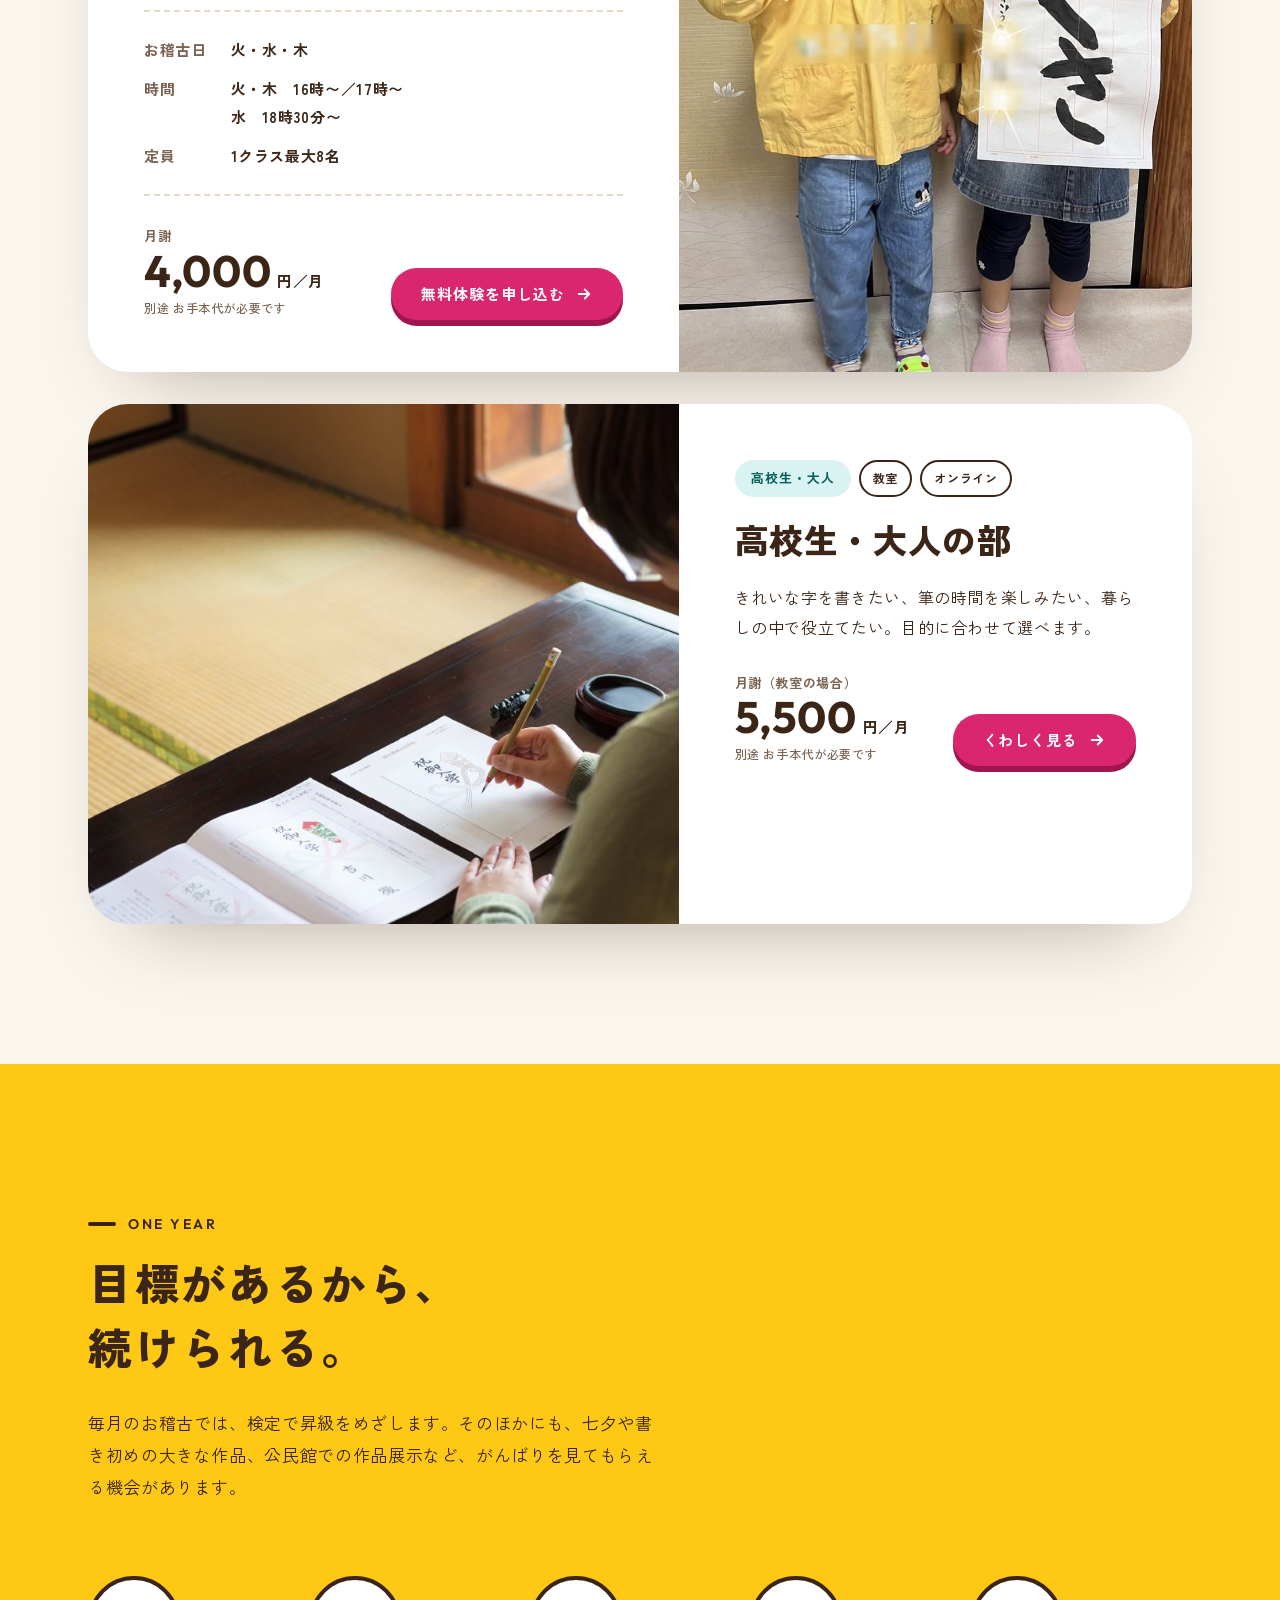
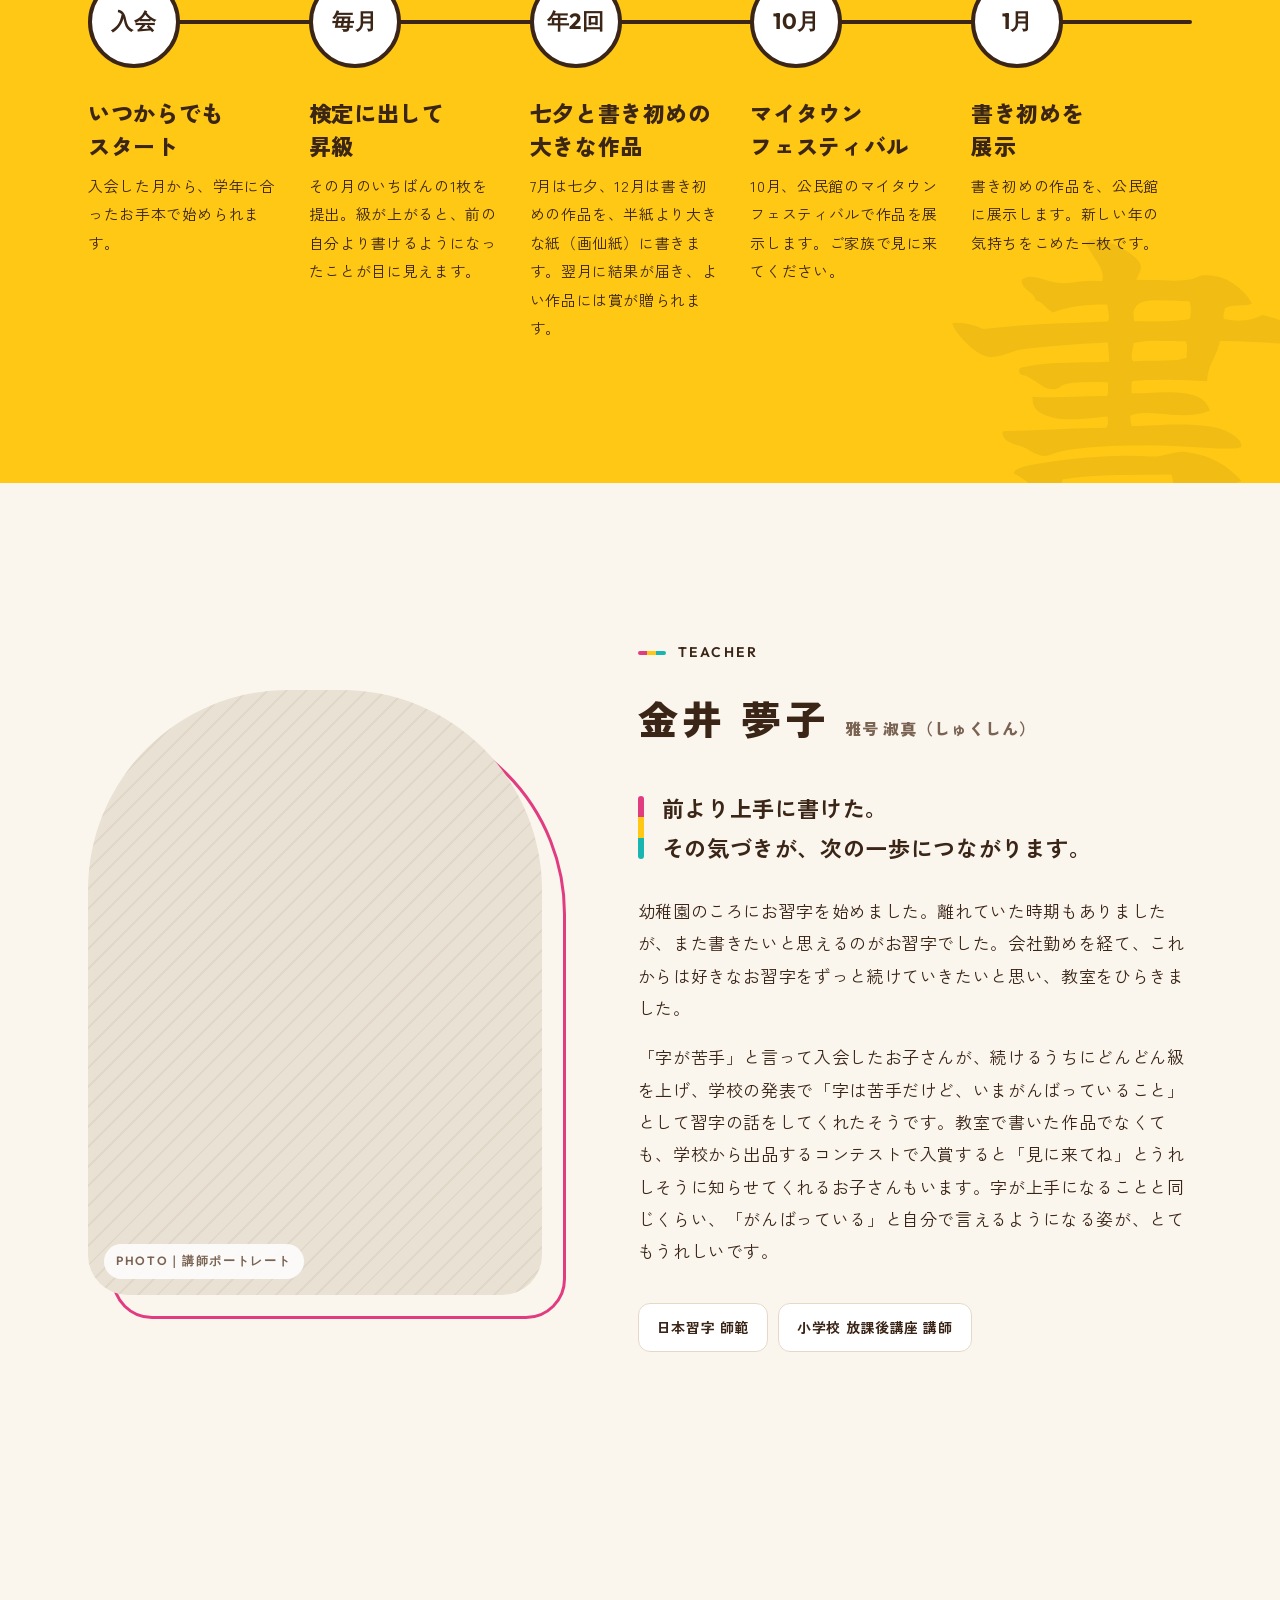
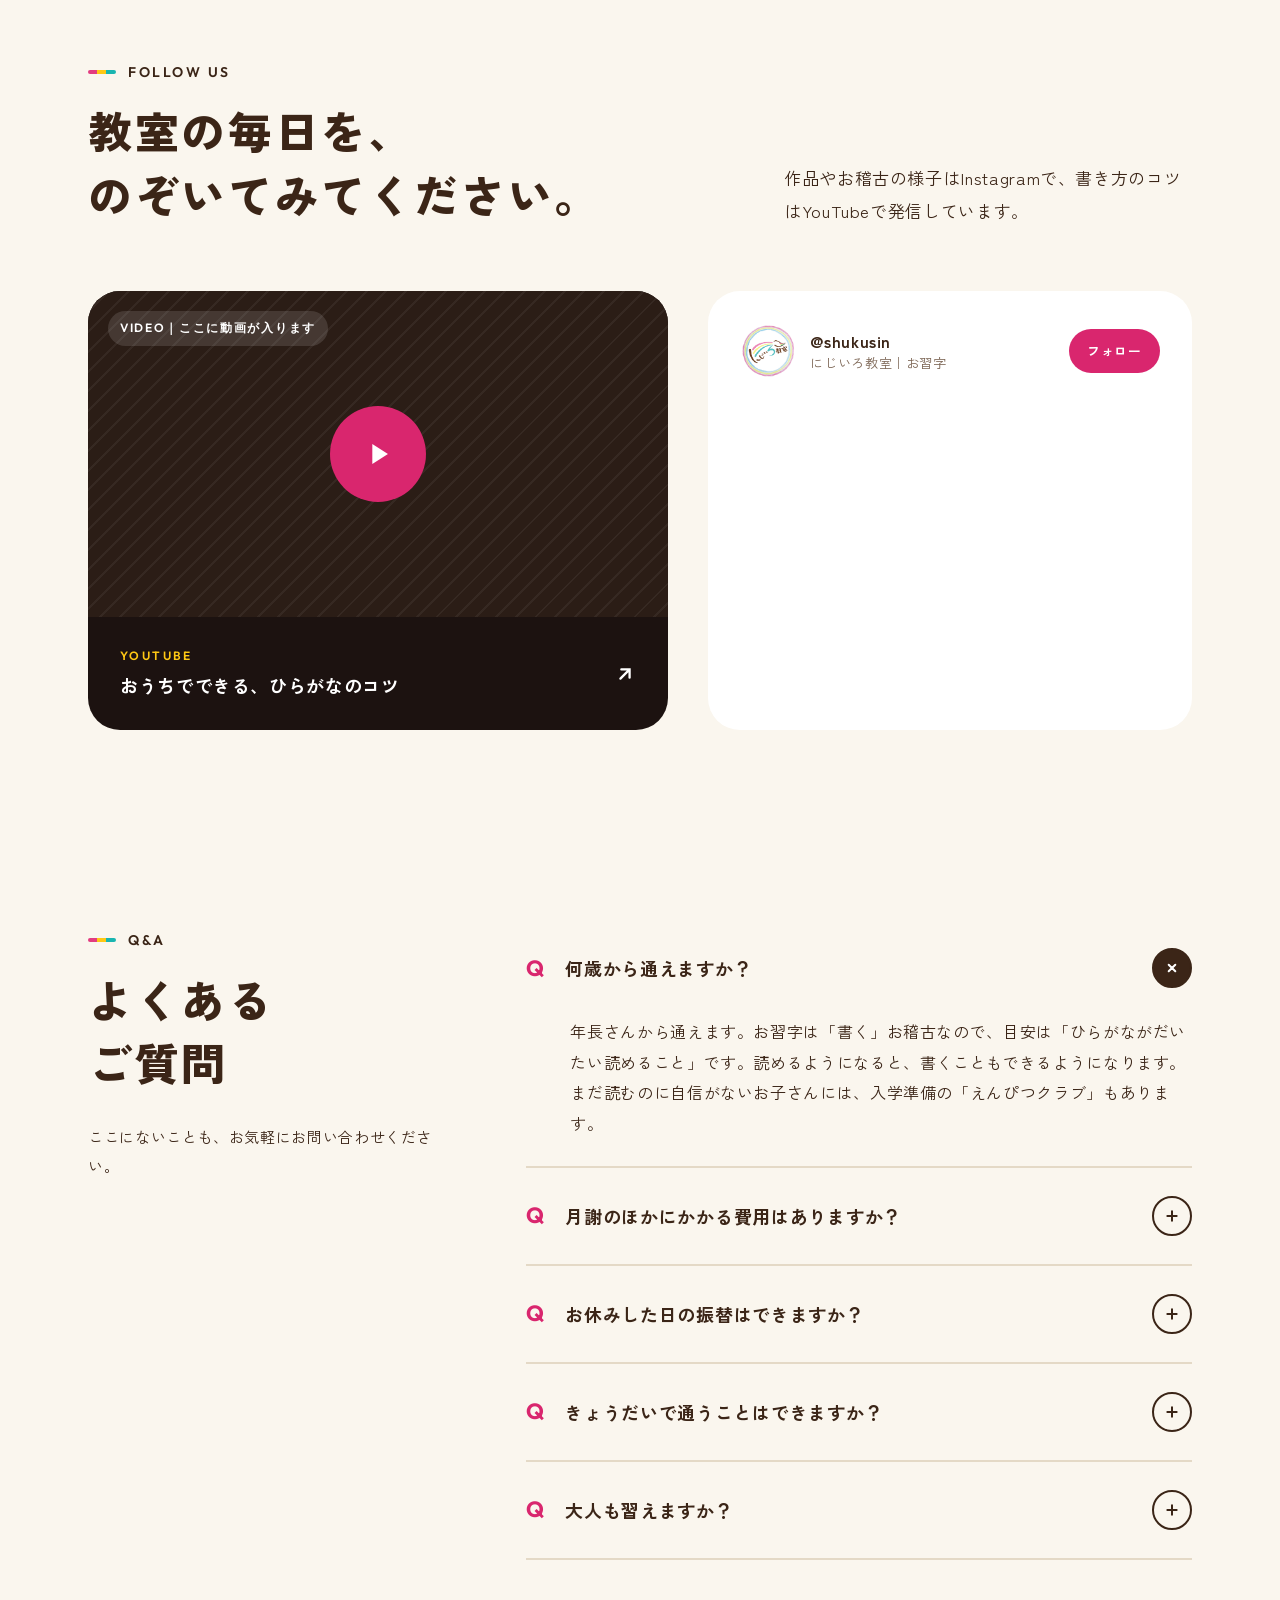
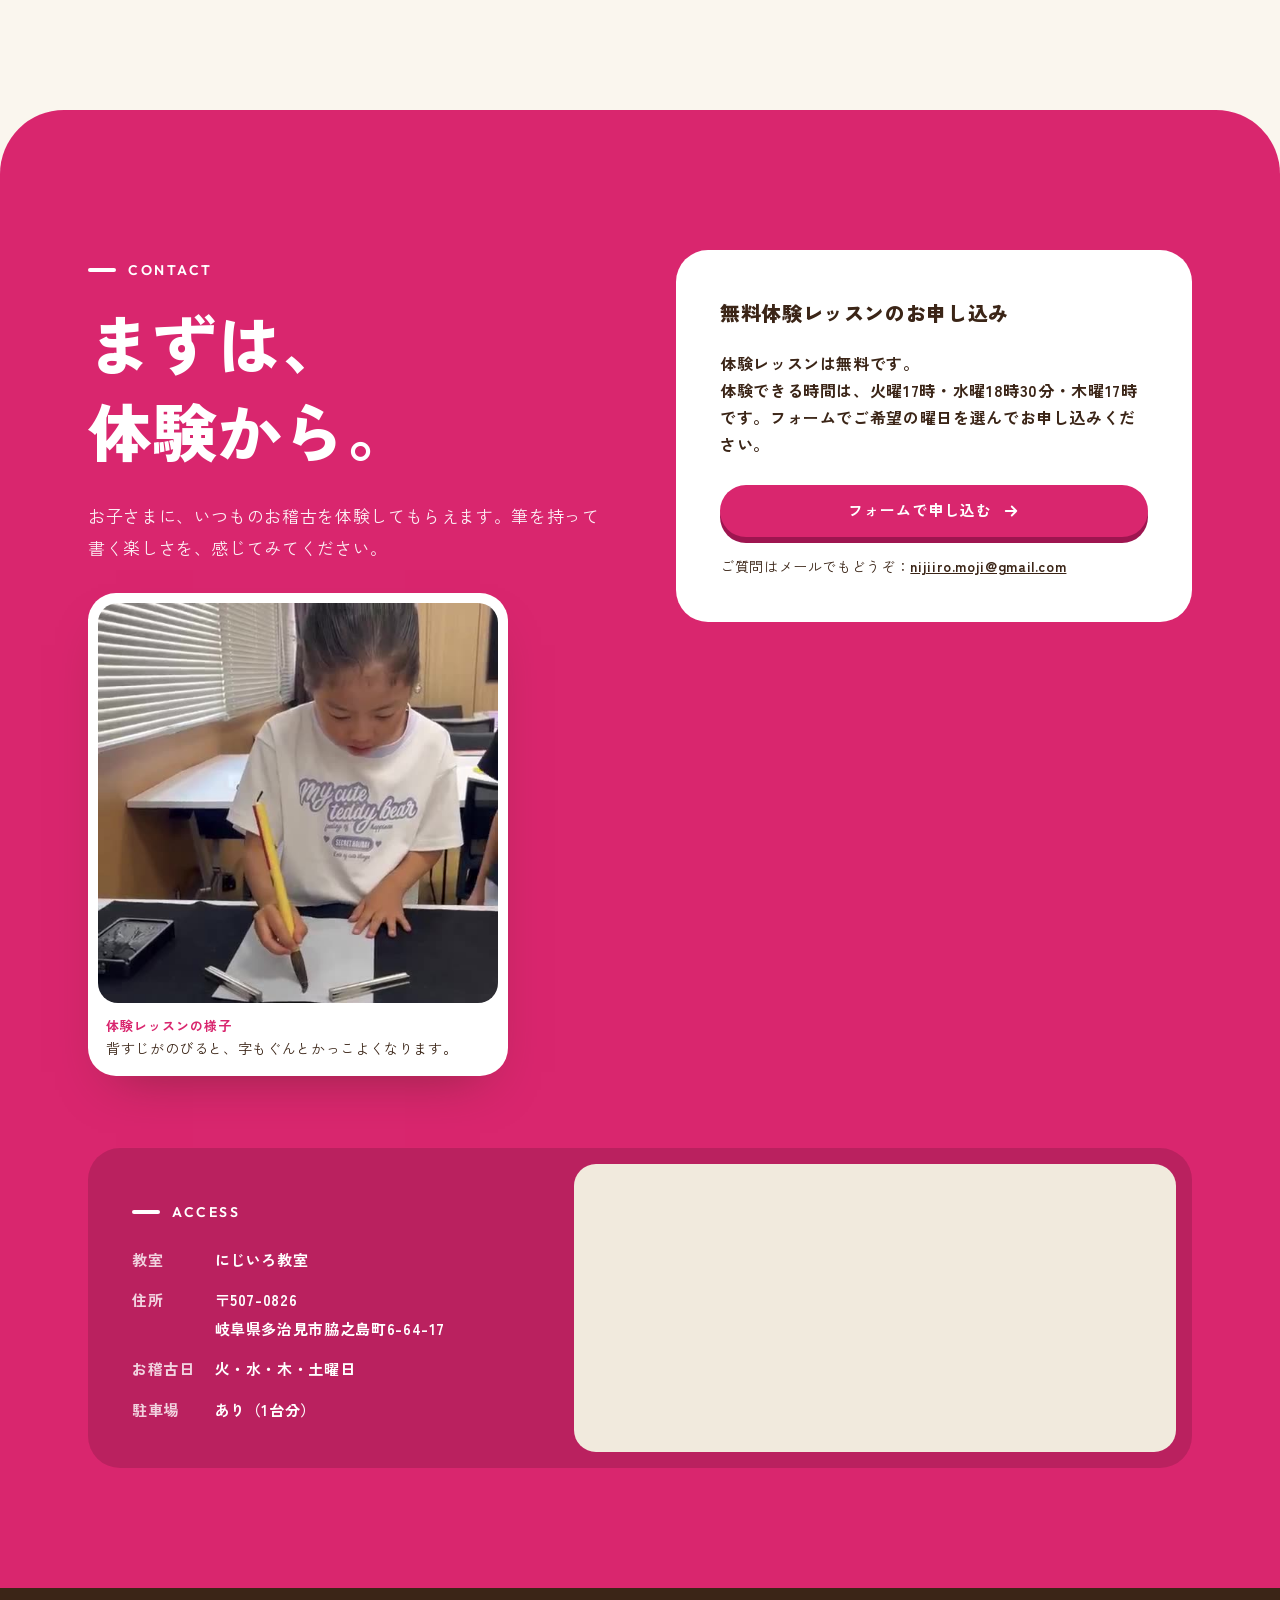
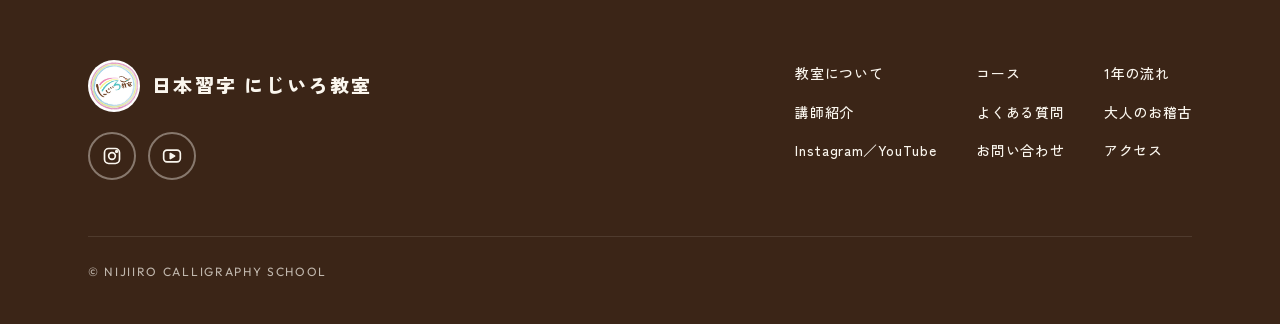
==== commit 2b5e2781: "連絡先メールを nijiiro.moji@gmail.com に変更" ====
--- a/index.html
+++ b/index.html
@@ -5,7 +5,7 @@
 <meta name="viewport" content="width=device-width, initial-scale=1">
 <title>多治見市の習字・書道教室｜日本習字 にじいろ教室</title>
 <meta name="description" content="岐阜県多治見市のお習字・書道教室「日本習字 にじいろ教室」。年長さんから中学生、大人まで。最大8名までの少人数クラスで、日本習字の教材を使って毛筆・硬筆を学べます。">
-<script type="application/ld+json">{"@context": "https://schema.org", "@type": "LocalBusiness", "name": "日本習字 にじいろ教室", "description": "岐阜県多治見市のお習字教室。年長さんから大人まで、日本習字の教材で毛筆・硬筆を学べます。", "url": "https://nijiiro-moji.com/", "image": "https://nijiiro-moji.com/logo.jpg", "email": "info@nijiiro-moji.com", "address": {"@type": "PostalAddress", "postalCode": "507-0826", "addressRegion": "岐阜県", "addressLocality": "多治見市", "streetAddress": "脇之島町6-64-17", "addressCountry": "JP"}, "areaServed": "多治見市", "sameAs": ["https://www.instagram.com/shukusin/", "https://www.youtube.com/@nijiiro-moji", "https://maps.google.com/?cid=4693025129536396576"]}</script>
+<script type="application/ld+json">{"@context": "https://schema.org", "@type": "LocalBusiness", "name": "日本習字 にじいろ教室", "description": "岐阜県多治見市のお習字教室。年長さんから大人まで、日本習字の教材で毛筆・硬筆を学べます。", "url": "https://nijiiro-moji.com/", "image": "https://nijiiro-moji.com/logo.jpg", "email": "nijiiro.moji@gmail.com", "address": {"@type": "PostalAddress", "postalCode": "507-0826", "addressRegion": "岐阜県", "addressLocality": "多治見市", "streetAddress": "脇之島町6-64-17", "addressCountry": "JP"}, "areaServed": "多治見市", "sameAs": ["https://www.instagram.com/shukusin/", "https://www.youtube.com/@nijiiro-moji", "https://maps.google.com/?cid=4693025129536396576"]}</script>
 <link rel="canonical" href="https://nijiiro-moji.com/">
 <meta property="og:type" content="website">
 <meta property="og:site_name" content="日本習字 にじいろ教室">
@@ -377,7 +377,7 @@
         <div style="font-weight: 900; font-size: 20px">無料体験レッスンのお申し込み</div>
         <p style="margin: 0; font-weight: 700; line-height: 1.7">体験レッスンは無料です。<br>体験できる時間は、火曜17時・水曜18時30分・木曜17時です。フォームでご希望の曜日を選んでお申し込みください。</p>
         <a class="btn btn-p" href="https://docs.google.com/forms/d/1VCQdlD4kVTNE2WlCOhVrCdmFxzFXXRWHRSIX7-US5Ac/viewform" target="_blank" rel="noopener" style="align-self: flex-start">フォームで申し込む<svg width="18" height="18" viewBox="0 0 24 24" fill="none" stroke="currentColor" stroke-width="2.5" stroke-linecap="round" stroke-linejoin="round" aria-hidden="true"><path d="M5 12h14M13 6l6 6-6 6"></path></svg></a>
-        <p style="margin: 0; font-size: 14px; line-height: 1.7">ご質問はメールでもどうぞ：<a href="mailto:info@nijiiro-moji.com" style="color: inherit; font-weight: 700">info@nijiiro-moji.com</a></p>
+        <p style="margin: 0; font-size: 14px; line-height: 1.7">ご質問はメールでもどうぞ：<a href="mailto:nijiiro.moji@gmail.com" style="color: inherit; font-weight: 700">nijiiro.moji@gmail.com</a></p>
       </div>
     </div>
     <div class="access rv" id="access" style="scroll-margin-top:96px">
